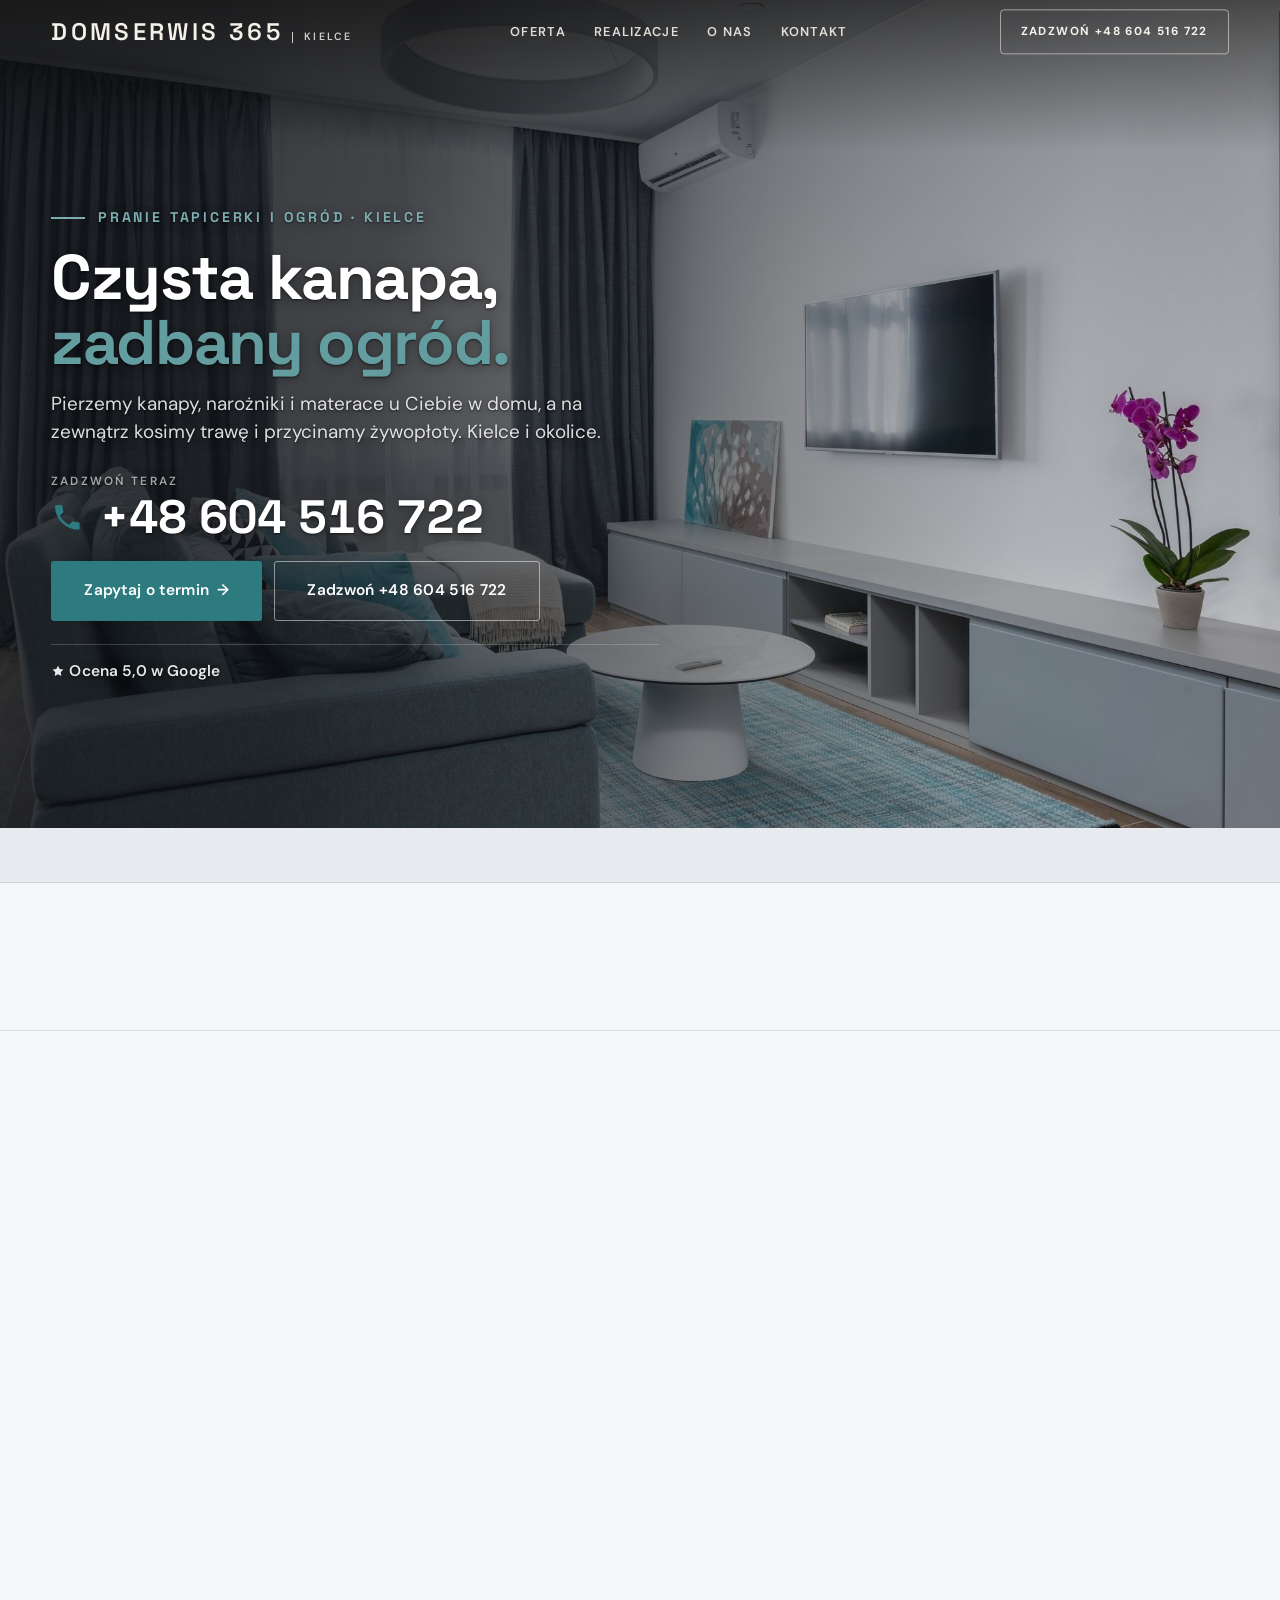
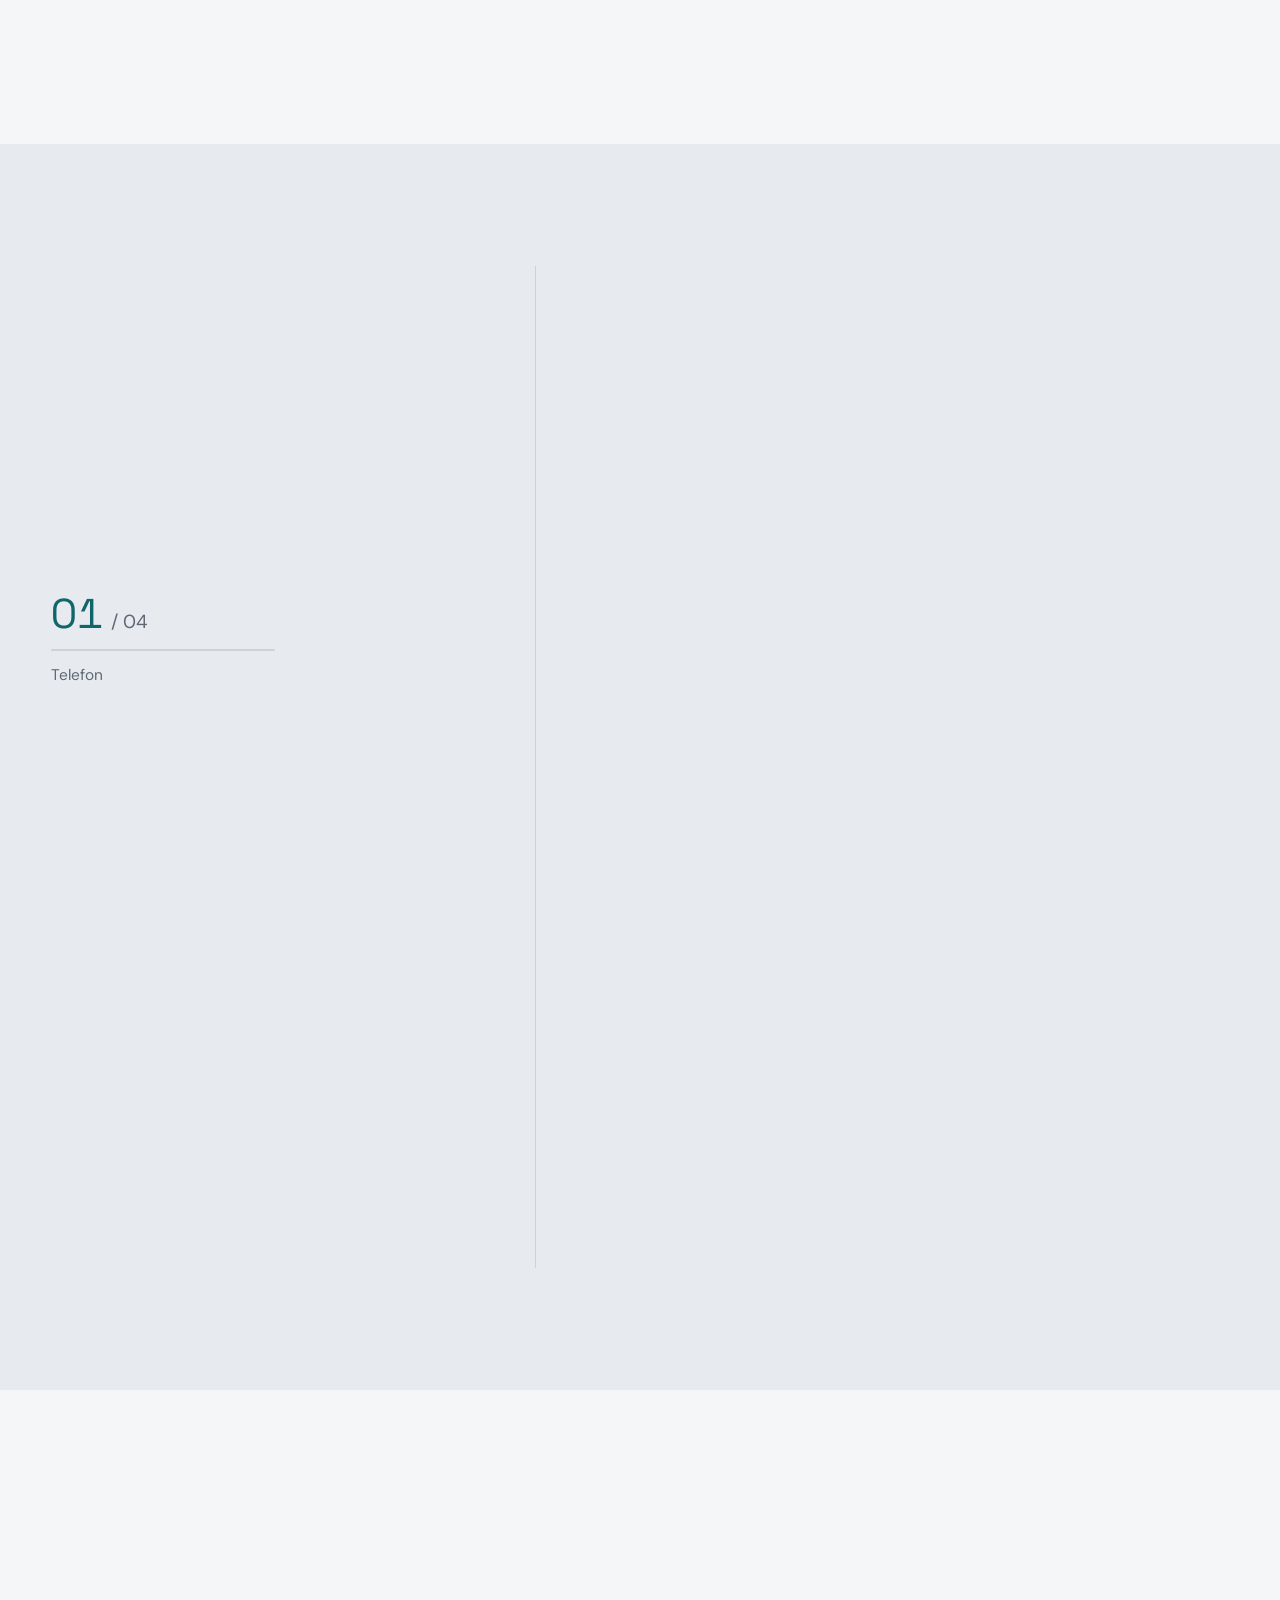
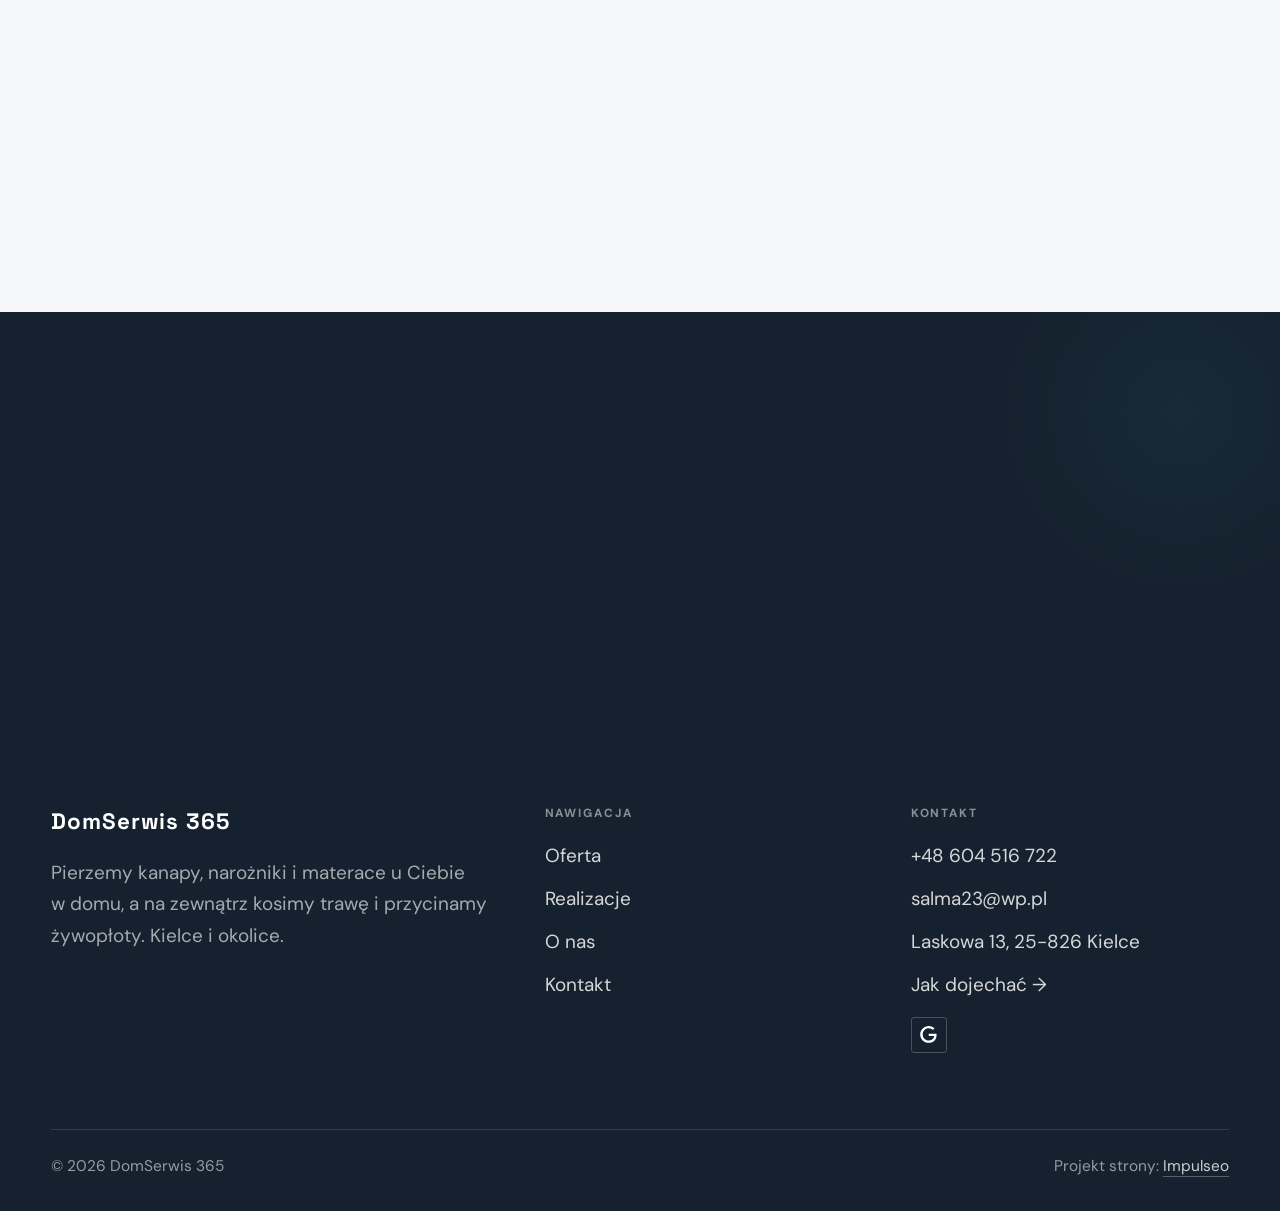
==== index.html @ 8bbe3ed2 "Strona demo: domserwis-365" ====
<!DOCTYPE html>
<html lang="pl">
<head>
<meta charset="UTF-8">
<meta name="viewport" content="width=device-width, initial-scale=1.0">
<title>DomSerwis 365 - Pranie tapicerki i prace w ogrodzie · Kielce</title>
<meta name="description" content="DomSerwis 365 - pranie kanap, narożników i materacy u klienta oraz prace w ogrodzie: koszenie, przycinanie żywopłotów i krzewów. Kielce i okolice. Zadzwoń: 604 516 722.">
<link rel="canonical" href="https://kris20032.github.io/domserwis-365/">
<meta name="robots" content="noindex, nofollow">
<meta property="og:type" content="website">
<meta property="og:locale" content="pl_PL">
<meta property="og:site_name" content="DomSerwis 365">
<meta property="og:title" content="DomSerwis 365 - Pranie tapicerki i prace w ogrodzie · Kielce">
<meta property="og:description" content="DomSerwis 365 - pranie kanap, narożników i materacy u klienta oraz prace w ogrodzie: koszenie, przycinanie żywopłotów i krzewów. Kielce i okolice. Zadzwoń: 604 516 722.">
<meta property="og:url" content="https://kris20032.github.io/domserwis-365/">
<meta property="og:image" content="https://kris20032.github.io/domserwis-365/img/og.jpg">
<meta property="og:image:width" content="1200">
<meta property="og:image:height" content="630">
<meta name="twitter:card" content="summary_large_image">
<script type="application/ld+json">{"@context": "https://schema.org", "@type": "LocalBusiness", "name": "DomSerwis 365", "url": "https://kris20032.github.io/domserwis-365/", "telephone": "+48604516722", "image": "https://kris20032.github.io/domserwis-365/img/og.jpg", "areaServed": "Kielce", "sameAs": ["https://maps.google.com/?cid=12738530790801094435&g_mp=Cidnb29nbGUubWFwcy5wbGFjZXMudjEuUGxhY2VzLlNlYXJjaFRleHQQAhgEIAA"]}</script>
<link rel="preconnect" href="https://fonts.googleapis.com">
<link rel="preconnect" href="https://fonts.gstatic.com" crossorigin>
<link href="https://fonts.googleapis.com/css2?family=Space+Grotesk:wght@500;600;700&family=DM+Sans:opsz,wght@9..40,400;9..40,500;9..40,600&display=swap" rel="stylesheet">
<link rel="stylesheet" href="assets/styles.css?v=c9c92ebf">
</head>
<body>

<header class="nav">
  <div class="wrap nav-inner">
    <a class="brand" href="index.html"><span class="name">DomSerwis 365</span><span class="sub">Kielce</span></a>
    <nav class="nav-links">
      <a href="oferta.html">Oferta</a>
      <a href="realizacje.html">Realizacje</a>
      <a href="o-nas.html">O nas</a>
      <a href="kontakt.html">Kontakt</a>
      <a href="tel:+48604516722" class="btn btn-accent">Zadzwoń +48 604 516 722</a>
    </nav>
    <button class="nav-toggle" aria-label="Menu"><span></span><span></span><span></span></button>
  </div>
</header>

<main>
<section class="hero-fach">
  <img class="hf-photo" src="img/hero.jpg" fetchpriority="high" data-rotate="img/g1.jpg|img/g2.jpg" alt="DomSerwis 365" width="1814" height="1178">
  <div class="hf-panel">
    <div class="hf-inner">
      <span class="hf-kicker">Pranie tapicerki i ogród · Kielce</span>
      <h1 class="hf-title">Czysta kanapa, <em>zadbany ogród.</em></h1>
      <p class="hf-lead">Pierzemy kanapy, narożniki i materace u Ciebie w domu, a na zewnątrz kosimy trawę i przycinamy żywopłoty. Kielce i okolice.</p>
      <a class="hf-phone" href="tel:+48604516722"><span class="hf-phone-lab">Zadzwoń teraz</span><span class="hf-phone-num"><svg class="ico-tel" width="16" height="16" viewBox="0 0 24 24" fill="none" aria-hidden="true"><path d="M6.6 10.8a15.5 15.5 0 0 0 6.6 6.6l2.2-2.2a1 1 0 0 1 1-.24 11.4 11.4 0 0 0 3.6.58 1 1 0 0 1 1 1V20a1 1 0 0 1-1 1A17 17 0 0 1 3 4a1 1 0 0 1 1-1h3.5a1 1 0 0 1 1 1c0 1.25.2 2.46.58 3.6a1 1 0 0 1-.25 1l-2.23 2.2Z" fill="currentColor"/></svg> +48 604 516 722</span></a>
      <div class="hf-actions">
        <a href="kontakt.html" class="btn btn-accent">Zapytaj o termin <span class="arr">→</span></a>
        <a href="tel:+48604516722" class="btn btn-ghost hf-ghost">Zadzwoń +48 604 516 722</a>
      </div>
      <div class="hf-trust"><svg class="ico-star" width="14" height="14" viewBox="0 0 24 24" style="vertical-align:-2px" aria-hidden="true"><path d="M12 2.8l2.85 5.8 6.4.93-4.63 4.5 1.1 6.37L12 17.4l-5.72 3 1.1-6.37-4.63-4.5 6.4-.93L12 2.8Z" fill="currentColor"/></svg> Ocena 5,0 w Google</div>
    </div>
  </div>
</section>
<section class="fach-promise">
  <div class="wrap">
    <ul class="fp-row reveal"><li>Dojazd: Kielce i okolice</li><li>Cena przed pracą</li><li>Tapicerka i ogród</li></ul>
  </div>
</section>
<section class="opinie-mini" aria-label="Opinie klientów">
  <div class="wrap">
    <div class="om-row">
      <div class="om-item reveal"><blockquote>„Kanapa wyczyszczona dokładnie - a zadanie nie było łatwe, bo naszemu psiakowi przydarzyło sie kilka wpadek…”</blockquote><span class="om-autor">Justyna Burkiewicz</span></div>
      <div class="om-item reveal"><blockquote>„Polecam usługi ogrodnicze Pana Mateusza.”</blockquote><span class="om-autor">Danuta Stępniewska</span></div>
    </div>
  </div>
</section>
<section class="gateways-band">
  <div class="wrap">
    <div class="gateways">
      <a href="oferta.html" class="gateway reveal"><img src="img/g3.jpg" alt="Kanapy i narożniki" loading="lazy" width="1840" height="1218" decoding="async"><span class="g-ttl">Kanapy i narożniki</span></a>
      <a href="oferta.html" class="gateway reveal"><img src="img/g4.jpg" alt="Koszenie trawy" loading="lazy" width="1880" height="1253" decoding="async"><span class="g-ttl">Koszenie trawy</span></a>
      <a href="oferta.html" class="gateway reveal"><img src="img/g5.jpg" alt="Materace" loading="lazy" width="1880" height="1255" decoding="async"><span class="g-ttl">Materace</span></a>
    </div>
  </div>
</section>
<section class="proces proces-os fachowcy">
  <div class="wrap proc-grid">
    <div class="proc-side">
      <div class="head reveal">
        <span class="eyebrow">Jak pracujemy</span>
        <h2>Wiesz, na czym stoisz - na każdym etapie</h2>
        <p>Od pierwszego telefonu do odbioru roboty - krok po kroku.</p>
      </div>
      <div class="proc-count" aria-hidden="true"><span class="pc-cur">01</span><span class="pc-all">/ 04</span></div>
      <div class="proc-bar" aria-hidden="true"><i></i></div>
      <p class="proc-now" aria-hidden="true">Telefon</p>
    </div>
    <ol class="proces-line">
      <li class="reveal"><span class="pno">01</span><h3>Telefon</h3><p>Mówisz, co trzeba uprać albo jaki jest ogród. Pytamy o rozmiar i stan.</p></li>
      <li class="reveal"><span class="pno">02</span><h3>Cena i termin</h3><p>Podajemy cenę przed pracą i umawiamy dzień, który Ci pasuje.</p></li>
      <li class="reveal"><span class="pno">03</span><h3>Praca na miejscu</h3><p>Przyjeżdżamy ze sprzętem. Nic nie trzeba wynosić ani przygotowywać.</p></li>
      <li class="reveal"><span class="pno">04</span><h3>Odbiór</h3><p>Sprawdzasz efekt razem z nami. Jak coś trzeba poprawić, poprawiamy od razu.</p></li>
    </ol>
  </div>
</section>
<section>
  <div class="wrap">
    <div class="head reveal">
      <span class="eyebrow">Realizacje</span>
      <h2>Tapicerka i ogród</h2>
      <p>Tak wygląda to, czym się zajmujemy: czyste meble w domu i zadbana zieleń przed domem.</p>
    </div>
    <div class="gallery">
      <div class="tile t-two3 reveal"><img src="img/g6.jpg" alt="DomSerwis 365" loading="lazy" width="1776" height="1122" decoding="async"></div>
      <div class="tile t-third reveal"><img src="img/g7.jpg" alt="DomSerwis 365" loading="lazy" width="1880" height="1253" decoding="async"></div>
      <div class="tile t-third reveal"><img src="img/g8.jpg" alt="DomSerwis 365" loading="lazy" width="1880" height="1253" decoding="async"></div>
      <div class="tile t-third reveal"><img src="img/g9.jpg" alt="DomSerwis 365" loading="lazy" width="1880" height="1253" decoding="async"></div>
      <div class="tile t-third reveal"><img src="img/g10.jpg" alt="DomSerwis 365" loading="lazy" width="1880" height="1253" decoding="async"></div>
    </div>
    <div style="margin-top:var(--space-7)" class="reveal"><a href="realizacje.html" class="btn btn-accent">Pełna galeria <span class="arr">→</span></a></div>
  </div>
</section>
<section class="fach-uslugi">
  <div class="wrap">
    <div class="head reveal">
      <span class="eyebrow">Oferta</span>
      <h2>W domu i wokół domu</h2>
      <p>Zakres prac, jaki robimy najczęściej - pełny opis i wycenę znajdziesz niżej.</p>
    </div>
    <ul class="fu-list">
      <li class="fu-row reveal"><div class="fu-name">Kanapy i narożniki</div><div class="fu-desc">Pranie na miejscu, w Twoim salonie. Siedziska odzyskują kolor, a materiał przestaje być szary i lepki w dotyku.</div><a class="fu-cta" href="kontakt.html">Wycena <span class="arr">→</span></a></li>
      <li class="fu-row reveal"><div class="fu-name">Koszenie trawy</div><div class="fu-desc">Trawnik przy domu albo zarośnięta działka. Jednorazowo albo regularnie przez cały sezon.</div><a class="fu-cta" href="kontakt.html">Wycena <span class="arr">→</span></a></li>
      <li class="fu-row reveal"><div class="fu-name">Materace</div><div class="fu-desc">Kurz, pot i plamy schodzą razem z brudem z głębi materaca. Mówimy, ile potrwa schnięcie, zanim zaczniemy.</div><a class="fu-cta" href="kontakt.html">Wycena <span class="arr">→</span></a></li>
      <li class="fu-row reveal"><div class="fu-name">Żywopłoty i krzewy</div><div class="fu-desc">Przycinanie żywopłotów i krzewów na równo. Ścięte gałęzie zbieramy z trawnika.</div><a class="fu-cta" href="kontakt.html">Wycena <span class="arr">→</span></a></li>
      <li class="fu-row reveal"><div class="fu-name">Plamy i zapachy po zwierzętach</div><div class="fu-desc">Pies albo kot zrobił swoje na sofie? Takie zlecenia znamy.</div><a class="fu-cta" href="kontakt.html">Wycena <span class="arr">→</span></a></li>
      <li class="fu-row reveal"><div class="fu-name">Fotele i krzesła</div><div class="fu-desc">Fotele, krzesła z jadalni i pufy. Komplet robimy za jednym przyjazdem.</div><a class="fu-cta" href="kontakt.html">Wycena <span class="arr">→</span></a></li>
    </ul>
    <div style="margin-top:var(--space-7)" class="reveal"><a href="oferta.html" class="btn btn-ghost">Pełna oferta <span class="arr">→</span></a></div>
  </div>
</section>
<section class="stopklatka" aria-hidden="true">
  <div class="stk-bg" style="background-image:url(img/g12.jpg)"></div>
</section>
<section class="opinie">
  <div class="wrap">
    <div class="head center reveal">
      <span class="eyebrow">Opinie</span>
      <h2>Co mówią klienci</h2>
    </div>
    <p class="op-meta reveal"><span class="g-badge"><svg class="gb-ico" viewBox="0 0 24 24" width="18" height="18" aria-hidden="true"><path fill="#4285F4" d="M22.56 12.25c0-.78-.07-1.53-.2-2.25H12v4.26h5.92c-.26 1.37-1.04 2.53-2.21 3.31v2.77h3.57c2.08-1.92 3.28-4.74 3.28-8.09z"/><path fill="#34A853" d="M12 23c2.97 0 5.46-.98 7.28-2.66l-3.57-2.77c-.98.66-2.23 1.06-3.71 1.06-2.86 0-5.29-1.93-6.16-4.53H2.18v2.84C3.99 20.53 7.7 23 12 23z"/><path fill="#FBBC05" d="M5.84 14.09c-.22-.66-.35-1.36-.35-2.09s.13-1.43.35-2.09V7.07H2.18C1.43 8.55 1 10.22 1 12s.43 3.45 1.18 4.93l2.85-2.22.81-.62z"/><path fill="#EA4335" d="M12 5.38c1.62 0 3.06.56 4.21 1.64l3.15-3.15C17.45 2.09 14.97 1 12 1 7.7 1 3.99 3.47 2.18 7.07l3.66 2.84c.87-2.6 3.3-4.53 6.16-4.53z"/></svg><b class="gb-ocena">5,0</b><svg class="gb-stars" viewBox="0 0 90 18" width="74" height="14.8" aria-hidden="true"><g fill="currentColor" opacity=".26"><path transform="translate(0,0)" d="M9 1.6l2.2 4.46 4.92.72-3.56 3.47.84 4.9L9 12.74l-4.4 2.31.84-4.9L1.88 6.68l4.92-.72L9 1.6Z"/><path transform="translate(18,0)" d="M9 1.6l2.2 4.46 4.92.72-3.56 3.47.84 4.9L9 12.74l-4.4 2.31.84-4.9L1.88 6.68l4.92-.72L9 1.6Z"/><path transform="translate(36,0)" d="M9 1.6l2.2 4.46 4.92.72-3.56 3.47.84 4.9L9 12.74l-4.4 2.31.84-4.9L1.88 6.68l4.92-.72L9 1.6Z"/><path transform="translate(54,0)" d="M9 1.6l2.2 4.46 4.92.72-3.56 3.47.84 4.9L9 12.74l-4.4 2.31.84-4.9L1.88 6.68l4.92-.72L9 1.6Z"/><path transform="translate(72,0)" d="M9 1.6l2.2 4.46 4.92.72-3.56 3.47.84 4.9L9 12.74l-4.4 2.31.84-4.9L1.88 6.68l4.92-.72L9 1.6Z"/></g><clipPath id="gs1000"><rect x="0" y="0" width="90.0" height="18"/></clipPath><g fill="#FBBC04" clip-path="url(#gs1000)"><path transform="translate(0,0)" d="M9 1.6l2.2 4.46 4.92.72-3.56 3.47.84 4.9L9 12.74l-4.4 2.31.84-4.9L1.88 6.68l4.92-.72L9 1.6Z"/><path transform="translate(18,0)" d="M9 1.6l2.2 4.46 4.92.72-3.56 3.47.84 4.9L9 12.74l-4.4 2.31.84-4.9L1.88 6.68l4.92-.72L9 1.6Z"/><path transform="translate(36,0)" d="M9 1.6l2.2 4.46 4.92.72-3.56 3.47.84 4.9L9 12.74l-4.4 2.31.84-4.9L1.88 6.68l4.92-.72L9 1.6Z"/><path transform="translate(54,0)" d="M9 1.6l2.2 4.46 4.92.72-3.56 3.47.84 4.9L9 12.74l-4.4 2.31.84-4.9L1.88 6.68l4.92-.72L9 1.6Z"/><path transform="translate(72,0)" d="M9 1.6l2.2 4.46 4.92.72-3.56 3.47.84 4.9L9 12.74l-4.4 2.31.84-4.9L1.88 6.68l4.92-.72L9 1.6Z"/></g></svg><span class="gb-txt">w Google</span></span></p>
    <p class="op-meta reveal"><a class="op-google" href="https://maps.google.com/?cid=12738530790801094435&amp;g_mp=Cidnb29nbGUubWFwcy5wbGFjZXMudjEuUGxhY2VzLlNlYXJjaFRleHQQAhgEIAA" target="_blank" rel="noopener"><svg class="op-g-ico" viewBox="0 0 24 24" width="17" height="17" aria-hidden="true"><path fill="#4285F4" d="M22.56 12.25c0-.78-.07-1.53-.2-2.25H12v4.26h5.92c-.26 1.37-1.04 2.53-2.21 3.31v2.77h3.57c2.08-1.92 3.28-4.74 3.28-8.09z"/><path fill="#34A853" d="M12 23c2.97 0 5.46-.98 7.28-2.66l-3.57-2.77c-.98.66-2.23 1.06-3.71 1.06-2.86 0-5.29-1.93-6.16-4.53H2.18v2.84C3.99 20.53 7.7 23 12 23z"/><path fill="#FBBC05" d="M5.84 14.09c-.22-.66-.35-1.36-.35-2.09s.13-1.43.35-2.09V7.07H2.18C1.43 8.55 1 10.22 1 12s.43 3.45 1.18 4.93l2.85-2.22.81-.62z"/><path fill="#EA4335" d="M12 5.38c1.62 0 3.06.56 4.21 1.64l3.15-3.15C17.45 2.09 14.97 1 12 1 7.7 1 3.99 3.47 2.18 7.07l3.66 2.84c.87-2.6 3.3-4.53 6.16-4.53z"/></svg><span>Zobacz opinie w Google</span><span class="arr">→</span></a></p>
    <div class="opinie-grid">
      <figure class="op-card reveal"><span class="op-star"><svg class="ico-star" width="14" height="14" viewBox="0 0 24 24" style="vertical-align:-2px" aria-hidden="true"><path d="M12 2.8l2.85 5.8 6.4.93-4.63 4.5 1.1 6.37L12 17.4l-5.72 3 1.1-6.37-4.63-4.5 6.4-.93L12 2.8Z" fill="currentColor"/></svg><svg class="ico-star" width="14" height="14" viewBox="0 0 24 24" style="vertical-align:-2px" aria-hidden="true"><path d="M12 2.8l2.85 5.8 6.4.93-4.63 4.5 1.1 6.37L12 17.4l-5.72 3 1.1-6.37-4.63-4.5 6.4-.93L12 2.8Z" fill="currentColor"/></svg><svg class="ico-star" width="14" height="14" viewBox="0 0 24 24" style="vertical-align:-2px" aria-hidden="true"><path d="M12 2.8l2.85 5.8 6.4.93-4.63 4.5 1.1 6.37L12 17.4l-5.72 3 1.1-6.37-4.63-4.5 6.4-.93L12 2.8Z" fill="currentColor"/></svg><svg class="ico-star" width="14" height="14" viewBox="0 0 24 24" style="vertical-align:-2px" aria-hidden="true"><path d="M12 2.8l2.85 5.8 6.4.93-4.63 4.5 1.1 6.37L12 17.4l-5.72 3 1.1-6.37-4.63-4.5 6.4-.93L12 2.8Z" fill="currentColor"/></svg><svg class="ico-star" width="14" height="14" viewBox="0 0 24 24" style="vertical-align:-2px" aria-hidden="true"><path d="M12 2.8l2.85 5.8 6.4.93-4.63 4.5 1.1 6.37L12 17.4l-5.72 3 1.1-6.37-4.63-4.5 6.4-.93L12 2.8Z" fill="currentColor"/></svg></span><blockquote>Kanapa wyczyszczona dokładnie - a zadanie nie było łatwe, bo naszemu psiakowi przydarzyło sie kilka wpadek (aka obsikał sofę :D).</blockquote><span class="op-autor">Justyna Burkiewicz</span></figure>
      <figure class="op-card reveal"><span class="op-star"><svg class="ico-star" width="14" height="14" viewBox="0 0 24 24" style="vertical-align:-2px" aria-hidden="true"><path d="M12 2.8l2.85 5.8 6.4.93-4.63 4.5 1.1 6.37L12 17.4l-5.72 3 1.1-6.37-4.63-4.5 6.4-.93L12 2.8Z" fill="currentColor"/></svg><svg class="ico-star" width="14" height="14" viewBox="0 0 24 24" style="vertical-align:-2px" aria-hidden="true"><path d="M12 2.8l2.85 5.8 6.4.93-4.63 4.5 1.1 6.37L12 17.4l-5.72 3 1.1-6.37-4.63-4.5 6.4-.93L12 2.8Z" fill="currentColor"/></svg><svg class="ico-star" width="14" height="14" viewBox="0 0 24 24" style="vertical-align:-2px" aria-hidden="true"><path d="M12 2.8l2.85 5.8 6.4.93-4.63 4.5 1.1 6.37L12 17.4l-5.72 3 1.1-6.37-4.63-4.5 6.4-.93L12 2.8Z" fill="currentColor"/></svg><svg class="ico-star" width="14" height="14" viewBox="0 0 24 24" style="vertical-align:-2px" aria-hidden="true"><path d="M12 2.8l2.85 5.8 6.4.93-4.63 4.5 1.1 6.37L12 17.4l-5.72 3 1.1-6.37-4.63-4.5 6.4-.93L12 2.8Z" fill="currentColor"/></svg><svg class="ico-star" width="14" height="14" viewBox="0 0 24 24" style="vertical-align:-2px" aria-hidden="true"><path d="M12 2.8l2.85 5.8 6.4.93-4.63 4.5 1.1 6.37L12 17.4l-5.72 3 1.1-6.37-4.63-4.5 6.4-.93L12 2.8Z" fill="currentColor"/></svg></span><blockquote>Polecam usługi ogrodnicze Pana Mateusza. Dobrze wykonana praca za przystepną cenę.</blockquote><span class="op-autor">Danuta Stępniewska</span></figure>
    </div>
  </div>
</section>
<section class="cta">
  <div class="wrap">
    <div class="reveal">
      <span class="eyebrow">Współpraca</span>
      <h2>Potrzebujesz fachowca? Wycenimy za darmo.</h2>
      <p>Odezwij się - umówimy oględziny i usłyszysz konkretną kwotę. Za darmo.</p>
    </div>
    <div class="cta-actions reveal">
      <a href="kontakt.html" class="btn btn-light">Zapytaj o termin <span class="arr">→</span></a>
      <a href="tel:+48604516722" class="btn btn-ghost btn-ghost-cta">+48 604 516 722</a>
    </div>
  </div>
</section>
</main>

<footer>
  <div class="wrap">
    <div class="foot-grid">
      <div class="foot-brand">
        <div class="name">DomSerwis 365</div>
        <p>Pierzemy kanapy, narożniki i materace u Ciebie w domu, a na zewnątrz kosimy trawę i przycinamy żywopłoty. Kielce i okolice.</p>
      </div>
      <div class="foot-col">
        <h4>Nawigacja</h4>
        <a href="oferta.html">Oferta</a>
        <a href="realizacje.html">Realizacje</a>
        <a href="o-nas.html">O nas</a>
        <a href="kontakt.html">Kontakt</a>
      </div>
      <div class="foot-col">
        <h4>Kontakt</h4>
        <a href="tel:+48604516722">+48 604 516 722</a>
        <a href="mailto:salma23@wp.pl">salma23@wp.pl</a>
        <p>Laskowa 13, 25-826 Kielce</p>
        <a href="https://maps.google.com/?cid=12738530790801094435&g_mp=Cidnb29nbGUubWFwcy5wbGFjZXMudjEuUGxhY2VzLlNlYXJjaFRleHQQAhgEIAA" target="_blank" rel="noopener">Jak dojechać →</a>
      <div class="foot-soc">
        <a class="soc" href="https://maps.google.com/?cid=12738530790801094435&g_mp=Cidnb29nbGUubWFwcy5wbGFjZXMudjEuUGxhY2VzLlNlYXJjaFRleHQQAhgEIAA" target="_blank" rel="noopener" aria-label="Google - DomSerwis 365"><svg viewBox="0 0 24 24" aria-hidden="true" focusable="false"><path d="M12.48 10.92v3.28h7.84c-.24 1.84-.853 3.187-1.787 4.133-1.147 1.147-2.933 2.4-6.053 2.4-4.827 0-8.6-3.893-8.6-8.72s3.773-8.72 8.6-8.72c2.6 0 4.507 1.027 5.907 2.347l2.307-2.307C18.747 1.44 16.133 0 12.48 0 5.867 0 .307 5.387.307 12s5.56 12 12.173 12c3.573 0 6.267-1.173 8.373-3.36 2.16-2.16 2.84-5.213 2.84-7.667 0-.76-.053-1.467-.173-2.053H12.48z" fill="currentColor"/></svg></a>
      </div>
      </div>
    </div>
    <div class="foot-bot">
      <span>© 2026 DomSerwis 365</span>
      <span>Projekt strony: <a class="foot-credit" href="https://impulseo.pl" target="_blank" rel="noopener">Impulseo</a></span>
    </div>
  </div>
</footer>
<div class="sticky-call"><a class="sc-call" href="tel:+48604516722"><svg class="ico-tel" width="16" height="16" viewBox="0 0 24 24" fill="none" aria-hidden="true"><path d="M6.6 10.8a15.5 15.5 0 0 0 6.6 6.6l2.2-2.2a1 1 0 0 1 1-.24 11.4 11.4 0 0 0 3.6.58 1 1 0 0 1 1 1V20a1 1 0 0 1-1 1A17 17 0 0 1 3 4a1 1 0 0 1 1-1h3.5a1 1 0 0 1 1 1c0 1.25.2 2.46.58 3.6a1 1 0 0 1-.25 1l-2.23 2.2Z" fill="currentColor"/></svg> Zadzwoń</a><a class="sc-quote" href="kontakt.html">Zapytaj o termin</a></div>
<div class="demo-wazne" data-do="2026-11-19" data-cykl="3" hidden><svg class="dw-ico" width="13" height="13" viewBox="0 0 24 24" fill="none" aria-hidden="true"><circle cx="12" cy="12" r="8.6" stroke="currentColor" stroke-width="1.8"/><path d="M12 7.2V12l3.3 2" stroke="currentColor" stroke-width="1.8" stroke-linecap="round"/></svg><span class="dw-txt"></span></div>

<script src="assets/main.js"></script>
</body>
</html>
---- assets/styles.css ----
/* ============================================================
   STOLBASZ — premium, architektoniczny B2B fit-out
   Jasna paleta, zero brązu. System wg premium-web-craft.
   Projekt strony: Impulseo (impulseo.pl)
   ============================================================ */

:root{
  /* PALETA — jasna, architektoniczna, chłodna */
  --paper:#F4F6F8;          /* główne tło */
  --paper-2:#E7EBEF;        /* sekcje alternatywne (chłodny jasny szary) */
  --paper-3:#E7EBEF;        /* delikatne wypełnienia */
  --ink:#15212E;            /* tekst główny — chłodny grafit */
  --ink-soft:#243443;       /* nagłówki drugorzędne */
  --muted:#6B7785;          /* tekst poboczny */
  --line:rgba(21,33,46,.12);/* hairline */
  --accent:#E8A317;         /* stonowany petrol-slate — jedyny akcent */
  --accent-d:#C9870C;
  --accent-soft:rgba(232,163,23,.10);
  --dark:#15212E;           /* sekcje ciemne (stopka/CTA) */

  /* HOVER ZDJĘĆ — JEDEN standard dla całego silnika (decyzja K. 04.08.2026, artefakt z wariantami).
     AKTUALNE (K.+Szymon 09.08.2026, wybór z artefaktu 6 wariantów): zoom 1.05 przy 1.4s -
     przy tak długim czasie mocniejszy kadr NIE skacze, tylko „oddycha". Poprzedni standard
     (1.02 / .55s z 04.08) odbierany jako dynamiczny i szybki.
     Spoczynek lekko przygaszony, ale TYLKO tam, gdzie jest mysz (@media hover:hover) —
     na telefonie zdjęcia zostają w pełnej jasności. */
  --img-zoom:1.05;                   /* K.+Szymon 09.08: wariant F z artefaktu porównawczego */
  --img-rest:brightness(.95) saturate(.99);
  --img-hot:brightness(1.06) saturate(1.05);
  --img-dur:1.4s;                    /* K.+Szymon 09.08 (wariant F): powoli = elegancko */
  --img-ease:cubic-bezier(.16,.84,.44,1);  /* miękki ogon, efekt „oddychania" */

  /* ODSTĘPY — skala 4/8 */
  --space-1:4px; --space-2:8px; --space-3:12px; --space-4:16px; --space-5:24px;
  --space-6:32px; --space-7:48px; --space-8:64px; --space-9:96px; --space-10:128px;

  /* TYPOGRAFIA — fluid clamp() (skala podbita 16.07.2026: większe, czytelniejsze litery — uwaga Adama) */
  --text-sm:clamp(.9rem,.87rem + .12vw,1rem);
  --text-base:clamp(1.08rem,1.04rem + .18vw,1.2rem);
  --text-lg:clamp(1.24rem,1.15rem + .34vw,1.44rem);
  --text-h3:clamp(1.34rem,1.22rem + .55vw,1.66rem);
  --text-h2:clamp(2.1rem,1.66rem + 2.1vw,3.1rem);
  --text-h1:clamp(2.9rem,2.1rem + 4vw,5.1rem);

  /* PROMIENIE — architektoniczne, raczej ostre */
  --r-sm:3px; --r-md:6px; --r-lg:10px;

  /* RUCH */
  --ease:cubic-bezier(.25,.46,.45,.94); --dur:.24s;

  /* CIENIE — miękkie, warstwowe */
  --sh-sm:0 1px 2px rgba(16,24,32,.04), 0 2px 8px rgba(16,24,32,.05);
  --sh-md:0 2px 6px rgba(16,24,32,.05), 0 12px 28px -8px rgba(16,24,32,.12);
  --sh-lg:0 6px 14px rgba(16,24,32,.07), 0 26px 56px -18px rgba(16,24,32,.22);

  --hairline:1px solid var(--line);

  --font-display:'Space Grotesk','Inter',sans-serif;
  --font-body:'DM Sans','Inter',sans-serif;
}

*{box-sizing:border-box;margin:0;padding:0}
html{scroll-behavior:smooth}
body{
  font-family:var(--font-body);
  font-size:var(--text-base);
  line-height:1.65;
  color:var(--ink);
  background:var(--paper);
  -webkit-font-smoothing:antialiased;
  text-rendering:optimizeLegibility;
}
img{max-width:100%;height:auto;display:block}  /* height:auto = width/height z atrybutów trzyma proporcje (TOP#12) */
a{color:inherit;text-decoration:none}

.wrap{width:min(92%,1180px);margin-inline:auto}
section{padding-block:clamp(52px,6.5vw,96px)}

h1,h2,h3{font-family:var(--font-display);font-weight:700;line-height:1.08;letter-spacing:-.02em;color:var(--ink)}
h1{font-size:var(--text-h1);letter-spacing:-.035em}
h2{font-size:var(--text-h2);letter-spacing:-.025em}
h3{font-size:var(--text-h3)}
/* MIARA — długość wiersza. WCAG 2.2 SC 1.4.8: max 80 znaków; Butterick: 45–90.
   68ch daje realnie 72–78 znaków polskiego tekstu, czyli z zapasem pod granicą.
   Wcześniej limit miał TYLKO <p> — <li>, <blockquote> i <dd> nie miały żadnego,
   i to jedyny powód, dla którego 23 bloki na dwóch oddanych stronach jadą po
   83–106 znaków w wierszu (pomiar 07.08.2026, bramka `miara`).
   ⚠️ Listy i definicje ograniczamy TYLKO bez klasy: `ul`/`ol` z klasą to u nas
   układ (siatki kafli, menu), a nie tekst ciągły — tam miarę wyznacza układ. */
/* 60ch, nie 68ch (K. 10.08): po zmianie fontów na węższe kroje (DM Sans i spółka)
   w 68ch mieściło się ~90 znaków - bramka pikselowa słusznie zgłaszała przekroczenie
   granicy 80. Pomiar na żywej przeglądarce: 60ch = 90 znaków, 53ch = ~78 znaków, czyli normę WCAG 1.4.8. */
:root{ --miara:53ch }
p{max-width:min(100%,var(--miara))}
blockquote,
ul:not([class])>li, ol:not([class])>li,
dl:not([class])>dd{max-width:min(100%,var(--miara))}

/* ⚠️ Świadomie BEZ wyjątku `.tile p,.card p,.svc p{max-width:none}`, choć nasuwa się sam:
   te akapity BYŁY już ograniczone (stare `p{max-width:65ch}`), więc „wyjątek" nie odblokowałby
   niczego nowego — tylko ROZLUŹNIŁ stan sprzed zmiany na wszystkich demach naraz.
   `figcaption` żadna z reguł wyżej nie dotyczy, więc też nie potrzebuje zwolnienia. */

/* ŁAMANIE. `balance` wyrównuje długości wierszy w nagłówku, `pretty` pilnuje ostatniego
   wiersza akapitu, żeby nie został w nim jeden wyraz. Obsługiwane od Chrome 117 /
   Safari 17.5; starsze przeglądarki po prostu ignorują tę własność.
   `text-wrap:pretty` nie występowało dotąd ANI RAZ w silniku ani w repo klientów. */
h1,h2,h3,.lead,.lede{text-wrap:balance}
p,li,blockquote,dd{text-wrap:pretty}

.eyebrow{
  font-family:var(--font-body);
  font-size:var(--text-sm);
  font-weight:600;
  letter-spacing:.18em;
  text-transform:uppercase;
  color:var(--accent);
  display:inline-flex;align-items:center;gap:var(--space-3);
}
/* flex:none + margin-top = kreska trzyma się PIERWSZEJ linii. Wcześniej align-items:center
   centrowało ją względem całego bloku i przy zawinięciu (długi kicker typu
   „…WNĘTRZ · LESZNO · OD 2019") druga linia lądowała z brzydkim wcięciem. */
.eyebrow{align-items:flex-start}
.eyebrow>*,.eyebrow{text-wrap:balance}   /* dlugi kicker lamal sie na sierote typu samo „2019" w drugiej linii */
.eyebrow::before{content:"";width:28px;height:1px;background:var(--accent);display:inline-block;flex:none;margin-top:.62em}

.muted{color:var(--muted)}
.lead{font-size:var(--text-lg);line-height:1.55;color:var(--ink-soft);max-width:50ch}

/* ---------- BUTTONS ---------- */
.btn{
  display:inline-flex;align-items:center;gap:var(--space-2);
  font-weight:600;font-size:var(--text-sm);letter-spacing:.02em;
  padding:var(--space-4) var(--space-6);
  border-radius:var(--r-sm);
  transition:transform var(--dur) var(--ease),box-shadow var(--dur) var(--ease),background var(--dur) var(--ease);
  cursor:pointer;border:1px solid transparent;
}
.btn-accent{background:var(--accent);color:#fff;box-shadow:var(--sh-sm)}
.btn-accent:hover{background:var(--accent-d);transform:translateY(-2px);box-shadow:var(--sh-md)}
.btn-accent:active{transform:translateY(0);box-shadow:var(--sh-sm)}
.btn-ghost{background:transparent;color:var(--ink);border-color:var(--line)}
.btn-ghost:hover{border-color:var(--accent);color:var(--accent);transform:translateY(-2px)}
.btn-light{background:#fff;color:var(--ink);box-shadow:var(--sh-sm)}
.btn-light:hover{transform:translateY(-2px);box-shadow:var(--sh-md)}
.btn .arr{transition:transform var(--dur) var(--ease)}
.btn:hover .arr{transform:translateX(4px)}

/* ---------- NAV ---------- */
.nav{
  position:sticky;top:0;z-index:50;
  background:color-mix(in srgb,var(--paper) 88%,transparent);
  backdrop-filter:saturate(140%) blur(10px);
  border-bottom:var(--hairline);
}
.nav-inner{display:flex;align-items:center;justify-content:space-between;gap:var(--space-5);height:72px}
/* ANTY-NACHODZENIE (K. 05.08.2026): długa nazwa firmy + przycisk z pełnym numerem nie mieściły się w pasku
   i flex ściskał linki PONIŻEJ ich treści - "Kontakt" wchodził na ramkę "Zadzwoń +48 ...". Teraz ustępuje
   nazwa marki (skrót wielokropkiem), a menu i przycisk nigdy się nie kurczą ani nie zachodzą na siebie. */
.brand{display:flex;flex-direction:column;line-height:1;min-width:0;flex:0 1 auto}
.brand .name{font-family:var(--font-display);font-weight:800;font-size:1.35rem;letter-spacing:.04em;white-space:nowrap;overflow:hidden;text-overflow:ellipsis}
.brand .sub{font-size:.62rem;letter-spacing:.34em;text-transform:uppercase;color:var(--muted);margin-top:5px;white-space:nowrap;overflow:hidden;text-overflow:ellipsis}
.nav-links{display:flex;align-items:center;gap:var(--space-6);flex:0 0 auto}
.nav-links a{font-size:var(--text-sm);font-weight:500;color:var(--ink-soft);position:relative;padding-block:4px;white-space:nowrap;transition:color var(--dur) var(--ease)}
.nav-links a::after{content:"";position:absolute;left:0;bottom:0;width:0;height:1.5px;background:var(--accent);transition:width var(--dur) var(--ease)}
.nav-links a:hover,.nav-links a.active{color:var(--ink)}
.nav-links a:hover::after,.nav-links a.active::after{width:100%}
.nav-links .btn{padding:var(--space-2) var(--space-5)}
/* przyciski w nav: właściwy kolor (przebij .nav-links a) + bez podkreślenia */
.nav-links a.btn-accent{color:#fff}
.nav-links a.btn-ghost,.nav-links a.btn-light{color:var(--ink)}
/* CTA w pasku: NIE podkreślenie spod linków menu, ale ten sam przelatujący błysk,
   co na wszystkich innych przyciskach (zgłoszenie K. 13.08.2026 - „na hero jest efekt
   światła przechodzącego przez przycisk, na navbarze go nie ma, a mają być identyczne").
   Reguła `.nav-links a::after` jest silniejsza od `.btn::after`, więc trzeba jej
   geometrię wyzerować i wpisać połysk z nazwy - samo `display:none` gasiło efekt. */
.nav-links a.btn::after{
  display:block;content:"";position:absolute;inset:0;z-index:-1;pointer-events:none;
  width:auto;height:auto;border-radius:inherit;   /* kasuje geometrię podkreślenia (width:0;height:1.5px) */
  background:linear-gradient(100deg,transparent 32%,rgba(255,255,255,.20) 50%,transparent 68%);
  translate:-120% 0}
@media (prefers-reduced-motion:no-preference){
  .nav-links a.btn:hover::after{translate:120% 0;transition:translate .75s var(--mt-ease,cubic-bezier(.16,.84,.44,1))}
}
.nav-toggle{display:none;background:none;border:none;cursor:pointer;flex-direction:column;gap:5px;padding:8px}
.nav-toggle span{width:24px;height:2px;background:var(--ink);transition:var(--dur)}
/* Ciasny zakres MIĘDZY menu mobilnym a pełnym pulpitem: zbijamy odstępy i nazwę marki,
   żeby wszystko zmieściło się naturalnie, zanim w ogóle dojdzie do skracania wielokropkiem. */
@media(max-width:1280px) and (min-width:921px){
  .nav-links{gap:var(--space-4)}
  .nav-links .btn{padding:var(--space-2) var(--space-4)}
  .brand .name{font-size:1.15rem}
}

/* ---------- HERO (split) ---------- */
.hero{position:relative;overflow:hidden;border-bottom:var(--hairline)}
.hero-grid{display:grid;grid-template-columns:1.05fr .95fr;gap:clamp(24px,4vw,60px);align-items:center;
  padding-block:clamp(36px,4.5vw,64px)}
.hero-copy .eyebrow{margin-bottom:var(--space-5)}
.hero-copy h1{margin-bottom:var(--space-5)}
.hero-copy .lead{margin-bottom:var(--space-7)}
.hero-actions{display:flex;flex-wrap:wrap;gap:var(--space-4)}
.hero-art{position:relative;aspect-ratio:4/3;border-radius:var(--r-lg);overflow:hidden;box-shadow:var(--sh-lg)}
.hero-art img{width:100%;height:100%;object-fit:cover}
.hero-art::after{content:"";position:absolute;inset:0;background:linear-gradient(180deg,transparent 55%,rgba(18,24,28,.28))}
.hero-badge{position:absolute;left:var(--space-5);bottom:var(--space-5);z-index:2;
  background:rgba(252,252,251,.94);backdrop-filter:blur(4px);
  border-radius:var(--r-md);padding:var(--space-4) var(--space-5);box-shadow:var(--sh-md);max-width:78%}
.hero-badge strong{display:block;font-family:var(--font-display);font-size:1rem;letter-spacing:-.01em}
.hero-badge span{font-size:var(--text-sm);color:var(--muted)}

/* ---------- HERO duży / kinowy (strona główna) ---------- */
.hero-cine{position:relative;min-height:clamp(560px,82vh,840px);min-height:clamp(560px,82svh,840px);display:flex;align-items:center;overflow:hidden;border-bottom:var(--hairline)}
.hero-cine>img{position:absolute;inset:0;width:100%;height:100%;object-fit:cover;z-index:0}
.hero-cine::after{content:"";position:absolute;inset:0;z-index:1;
  background:linear-gradient(95deg,rgba(13,18,23,.86) 0%,rgba(13,18,23,.64) 32%,rgba(13,18,23,.24) 62%,rgba(13,18,23,.04) 100%)}
.hero-cine .wrap{position:relative;z-index:2;padding-block:var(--space-8)}
.hero-cine .hero-copy{max-width:660px}
.hero-cine .eyebrow{color:#fff;margin-bottom:var(--space-5)}
.hero-cine .eyebrow::before{background:#fff}
.hero-cine h1{color:#fff;margin-bottom:var(--space-5);font-size:clamp(2.9rem,2rem + 4.4vw,5.2rem);text-wrap:balance}
.hero-cine .lead{color:rgba(255,255,255,.92);max-width:48ch;margin-bottom:var(--space-7)}
.hero-cine .hero-actions{display:flex;flex-wrap:wrap;gap:var(--space-4)}
/* NISKIE OKNO (laptop z dokiem i paskami przeglądarki ma ~700-780 px wysokości widoku):
   H1 do 5.2rem + długi lead nie mieściły się i przyciski wypadały POD krawędź ekranu -
   klient widział stronę bez ani jednego CTA. Skalujemy w dół, zamiast przycinać treść. */
@media(min-width:821px) and (max-height:820px){
  .hero-cine{min-height:clamp(520px,94svh,780px)}
  .hero-cine .wrap{padding-block:var(--space-6)}
  .hero-cine h1{font-size:clamp(2.2rem,1.5rem + 2.6vw,3.6rem);margin-bottom:var(--space-4)}
  .hero-cine .eyebrow{margin-bottom:var(--space-4)}
  .hero-cine .lead{margin-bottom:var(--space-5);max-width:44ch}
}
@media(max-width:680px){
  .hero-cine{min-height:clamp(520px,76vh,640px);min-height:clamp(520px,76svh,640px);align-items:flex-end}
  .hero-cine::after{background:linear-gradient(0deg,rgba(13,18,23,.9) 6%,rgba(13,18,23,.45) 55%,rgba(13,18,23,.25) 100%)}
  .hero-cine .wrap{padding-bottom:var(--space-9)}
  /* TELEFON (~90% oglądających): lead potrafił zająć 8 linii i zepchnąć CTA poza pierwszy ekran.
     Zwężamy interlinię i skalę - treści nie ucinamy, bo to ona sprzedaje. */
  .hero-cine .lead{font-size:.98rem;line-height:1.5;margin-bottom:var(--space-5)}
  .hero-cine .eyebrow{font-size:.72rem;letter-spacing:.13em;margin-bottom:var(--space-4)}
  .hero-cine .eyebrow::before{width:20px}
  .hero-cine h1{margin-bottom:var(--space-4)}
}

/* full-bleed hero variant (podstrony) */
.pagehead{position:relative;min-height:46vh;min-height:46svh;display:flex;align-items:flex-end;overflow:hidden;border-bottom:var(--hairline)}
.pagehead img{position:absolute;inset:0;width:100%;height:100%;object-fit:cover}
/* 10.08.2026 (decyzja K.): mocniejsze przyciemnienie + cień pod tekstem. Bramka mierzyła na
   nagłówkach podstron 3,38-3,43:1 przy wymaganych 4,5 — jasne zdjęcie (hala, śnieg, niebo)
   podchodziło pod biały tekst. Zdjęcia klientów są różne, więc kontrast musi dawać WARSTWA,
   a nie szczęśliwy dobór kadru. */
.pagehead::after{content:"";position:absolute;inset:0;background:linear-gradient(180deg,rgba(18,24,28,.40),rgba(18,24,28,.76))}
.pagehead .wrap{position:relative;z-index:2;padding-block:var(--space-9);color:#fff}
.pagehead h1{color:#fff;max-width:18ch;text-shadow:0 2px 16px rgba(0,0,0,.55)}
.pagehead .eyebrow{color:#fff}
.pagehead .eyebrow::before{background:#fff}
.pagehead p{color:rgba(255,255,255,.92);margin-top:var(--space-4);max-width:54ch;text-shadow:0 1px 12px rgba(0,0,0,.5)}

/* ---------- STRIP (pasek skrótów / liczby) ---------- */
.strip{background:var(--dark);color:#fff}
/* PASEK HASEŁ — standard 04.08.2026 (decyzja K.): 5 haseł w JEDNYM rzędzie, tekst WYŚRODKOWANY,
   węższe marginesy boczne niż reszta strony (pasek ma iść szerzej), równe wysokości kolumn. */
.strip .wrap{width:min(96%,1440px);display:grid;grid-template-columns:repeat(5,1fr);
  gap:var(--space-5);padding-block:var(--space-7);align-items:stretch}
.strip .item .k{font-family:var(--font-display);font-size:clamp(1.05rem,.82rem + .85vw,1.55rem);
  font-weight:800;letter-spacing:-.02em;color:#fff;line-height:1.18;text-wrap:balance}
.strip .item .v{font-size:var(--text-sm);color:rgba(255,255,255,.66);margin-top:var(--space-2);line-height:1.4}
.strip .item{border-left:2px solid var(--accent);padding-inline:var(--space-4);
  text-align:center;display:flex;flex-direction:column;justify-content:center}
/* liczba kolumn = liczba haseł, żeby ostatnie nie zostawało samo w drugim rzędzie.
   Klasę n-N nadaje multipage.py; domyślnie (bez klasy) pasek jest 5-kolumnowy. */
.strip.n-2 .wrap{grid-template-columns:repeat(2,1fr)}
.strip.n-3 .wrap{grid-template-columns:repeat(3,1fr)}
.strip.n-4 .wrap{grid-template-columns:repeat(4,1fr);gap:var(--space-6)}
.strip.n-4 .item .k{font-size:clamp(1.3rem,1rem + 1.1vw,2rem)}
.strip.n-6 .wrap{grid-template-columns:repeat(6,1fr);gap:var(--space-4)}
.strip.n-6 .item .k{font-size:clamp(.98rem,.8rem + .7vw,1.35rem)}
/* równe łamanie: zamiast "długa linia + jedno słowo" obie linie zbliżonej długości */
.strip .item .k{text-wrap:balance}

/* ---------- SECTION HEAD ---------- */
.head{max-width:48rem;margin-bottom:var(--space-8)}
.head.center{margin-inline:auto;text-align:center}
.head .eyebrow{margin-bottom:var(--space-4)}
.head h2{margin-bottom:var(--space-4)}
.head p{color:var(--muted);font-size:var(--text-lg);line-height:1.55}
.head.center p{margin-inline:auto}

/* ---------- INTRO SPLIT ---------- */
.split{display:grid;grid-template-columns:.92fr 1.08fr;gap:clamp(28px,5vw,80px);align-items:center}
.split.rev{grid-template-columns:1.08fr .92fr}
.split.rev .split-art{order:-1}
.split-art{position:relative;aspect-ratio:5/4;border-radius:var(--r-lg);overflow:hidden;box-shadow:var(--sh-lg)}
.split-art img{width:100%;height:100%;object-fit:cover}
.split-copy h2{margin-bottom:var(--space-5)}
.split-copy p+p{margin-top:var(--space-4)}
.split-copy .btn{margin-top:var(--space-6)}

/* ---------- SERVICES (zakres) ---------- */
.svc-grid{display:grid;grid-template-columns:repeat(auto-fit,minmax(280px,1fr));gap:var(--space-5)}
.svc{background:#fff;border:var(--hairline);border-radius:var(--r-md);padding:var(--space-7) var(--space-6);
  transition:transform var(--dur) var(--ease),box-shadow var(--dur) var(--ease),border-color var(--dur) var(--ease);
  position:relative;overflow:hidden}
.svc::before{content:"";position:absolute;left:0;top:0;width:3px;height:0;background:var(--accent);transition:height var(--dur) var(--ease)}
.svc:hover{transform:translateY(-4px);box-shadow:var(--sh-md);border-color:transparent}
.svc:hover::before{height:100%}
.svc .ic{font-family:var(--font-display);font-size:.8rem;font-weight:700;letter-spacing:.12em;color:var(--accent);margin-bottom:var(--space-4)}
.svc h3{margin-bottom:var(--space-3);font-size:1.22rem}
.svc p{color:var(--muted);font-size:var(--text-base);line-height:1.6}

/* big detailed service rows */
.svc-row{display:grid;grid-template-columns:.8fr 1.2fr;gap:clamp(20px,4vw,60px);align-items:center;padding-block:var(--space-8)}
.svc-row+.svc-row{border-top:var(--hairline)}
.svc-row.rev{grid-template-columns:1.2fr .8fr}
/* Naprzemienny układ wierszy oferty: co drugi wiersz ma zdjęcie po PRAWEJ.
   Było `order:-1` — martwy kod, bo zdjęcie i tak jest pierwszym dzieckiem w HTML,
   więc wszystkie wiersze wyglądały identycznie (zdjęcie zawsze z lewej), a `rev`
   zmieniało tylko szerokość kolumn. Znalezione 29.07.2026 przy różnicowaniu kierunków
   animacji (pomiar pozycji: art.mid 390/502 przy row.mid 756 — zawsze lewa strona). */
.svc-row.rev .svc-row-art{order:2}
.svc-row-art{aspect-ratio:4/3;border-radius:var(--r-md);overflow:hidden;box-shadow:var(--sh-md)}
.svc-row-art img{width:100%;height:100%;object-fit:cover}
.svc-row h3{font-size:1.5rem;margin-bottom:var(--space-4)}
.svc-row .num{font-family:var(--font-display);font-size:.85rem;font-weight:700;letter-spacing:.14em;color:var(--accent);display:block;margin-bottom:var(--space-3)}
.svc-row ul{list-style:none;margin-top:var(--space-4);display:flex;flex-direction:column;gap:var(--space-2)}
.svc-row li{position:relative;padding-left:var(--space-5);color:var(--muted);font-size:var(--text-base)}
.svc-row li::before{content:"";position:absolute;left:0;top:.62em;width:8px;height:1px;background:var(--accent)}

/* ---------- GALLERY (realizacje) ---------- */
.gallery{display:grid;grid-template-columns:repeat(12,1fr);gap:var(--space-4);grid-auto-rows:200px}
/* GALERIA MASONRY — pionowe zdjęcia (portrety beauty/wellness) bez przycinania: kolumny, height auto */
.gallery-masonry{column-count:3;column-gap:var(--space-4)}
@media(max-width:900px){.gallery-masonry{column-count:2}}
@media(max-width:560px){.gallery-masonry{column-count:1}}
.gallery-masonry .m-tile{break-inside:avoid;margin:0 0 var(--space-4);padding:0;position:relative;overflow:hidden;border-radius:var(--r-md);border:1px solid var(--line)}
.gallery-masonry .m-tile img{width:100%;height:auto;display:block}
.gallery-masonry .m-tile .cap{position:absolute;left:0;right:0;bottom:0;padding:var(--space-4);color:#fff;background:linear-gradient(0deg,rgba(0,0,0,.55),transparent);font-size:var(--text-sm)}
.gallery-masonry .m-tile .cap small{display:block;font-weight:400;opacity:.78;letter-spacing:.04em;text-transform:uppercase;font-size:.66rem;margin-top:3px}
.tile{position:relative;overflow:hidden;border-radius:var(--r-md);box-shadow:var(--sh-sm);
  transition:transform var(--dur) var(--ease),box-shadow var(--dur) var(--ease)}
.tile img{width:100%;height:100%;object-fit:cover;
  transition:transform var(--img-dur) var(--img-ease),filter var(--img-dur) var(--img-ease)}
.tile:hover{box-shadow:var(--sh-md)}
.tile .cap{position:absolute;left:0;right:0;bottom:0;padding:var(--space-5) var(--space-4) var(--space-4);
  /* mocniejszy spad + cien pod tekstem: na JASNYCH zdjeciach klienta (biale fronty, sciany)
     slaby gradient dawal kontrast ~1.5:1 zamiast wymaganych 3.6:1 (bramka wygladu, 10.08.2026) */
  background:linear-gradient(transparent 10%,rgba(18,24,28,.55) 40%,rgba(18,24,28,.88) 68%,rgba(18,24,28,.99));color:#fff;
  text-shadow:0 1px 2px rgba(0,0,0,.85),0 2px 10px rgba(0,0,0,.55);
  font-size:var(--text-sm);font-weight:600;letter-spacing:.01em;
  opacity:0;transform:translateY(8px);transition:var(--dur) var(--ease)}
.tile:hover .cap{opacity:1;transform:translateY(0)}
.tile .cap small{display:block;font-weight:400;opacity:.78;letter-spacing:.04em;text-transform:uppercase;font-size:.66rem;margin-top:3px}
/* bento spans */
.t-wide{grid-column:span 6}
.t-tall{grid-column:span 6;grid-row:span 2}
.t-std{grid-column:span 6}
.t-third{grid-column:span 4}
.t-two3{grid-column:span 8}

/* ---------- TRUST / WIARYGODNOŚĆ ---------- */
.trust{background:var(--paper-2)}
.trust-grid{display:grid;grid-template-columns:repeat(auto-fit,minmax(240px,1fr));gap:var(--space-5);margin-top:var(--space-7)}
.trust-card{background:#fff;border-radius:var(--r-md);padding:var(--space-7) var(--space-6);box-shadow:var(--sh-sm);border-top:3px solid var(--accent)}
.trust-card .big{font-family:var(--font-display);font-size:clamp(1.8rem,1.3rem + 1.6vw,2.6rem);font-weight:800;letter-spacing:-.02em;color:var(--ink);line-height:1}
.trust-card h3{font-size:1.12rem;margin:var(--space-3) 0 var(--space-2)}
.trust-card p{color:var(--muted);font-size:var(--text-base);line-height:1.55}

/* ---------- CTA band ---------- */
.cta{background:var(--dark);color:#fff;position:relative;overflow:hidden}
/* telefon w CTA: na ciemnym tle biały (domyślnie), rodziny z JASNYM tłem CTA
   nadpisują to u siebie - wcześniej kolor siedział w stylu inline i wygrywał z rodziną. */
.cta .btn-ghost-cta{color:#fff;border-color:rgba(255,255,255,.3)}
.cta .wrap{display:grid;grid-template-columns:1.4fr .6fr;gap:var(--space-7);align-items:center;position:relative;z-index:2}
.cta h2{color:#fff;max-width:20ch}
.cta p{color:rgba(255,255,255,.74);margin-top:var(--space-4)}
.cta-actions{display:flex;flex-direction:column;gap:var(--space-3);align-items:flex-start}
.cta::before{content:"";position:absolute;right:-80px;top:-80px;width:360px;height:360px;border-radius:50%;
  background:radial-gradient(circle,var(--accent-soft),transparent 70%)}

/* ---------- CONTACT ---------- */
.contact-grid{display:grid;grid-template-columns:.85fr 1.15fr;gap:clamp(28px,4vw,56px);align-items:start}
.info-list{display:flex;flex-direction:column;gap:var(--space-2)}
.info-row{display:flex;gap:var(--space-4);align-items:flex-start;padding-block:var(--space-4);border-bottom:var(--hairline)}
.info-row .ic{flex:none;width:42px;height:42px;display:grid;place-items:center;border-radius:50%;
  background:var(--accent-soft);color:var(--accent);font-size:1.05rem}
.info-row .lbl{font-size:.72rem;letter-spacing:.14em;text-transform:uppercase;color:var(--muted)}
.info-row .val{font-weight:600;font-size:var(--text-base);margin-top:2px}
.info-row a.val:hover{color:var(--accent)}
.map{border:none;border-radius:var(--r-lg);box-shadow:var(--sh-md);width:100%;height:100%;min-height:380px;filter:grayscale(.2) contrast(1.02)}
.form{background:#fff;border:var(--hairline);border-radius:var(--r-lg);padding:clamp(24px,3vw,40px);box-shadow:var(--sh-sm)}
.form .fld{margin-bottom:var(--space-5)}
.form label{display:block;font-size:var(--text-sm);font-weight:600;margin-bottom:var(--space-2)}
.form input,.form textarea{width:100%;font-family:inherit;font-size:var(--text-base);color:var(--ink);
  padding:var(--space-4);border:var(--hairline);border-radius:var(--r-sm);background:var(--paper);transition:border-color var(--dur)}
.form input:focus,.form textarea:focus{outline:none;border-color:var(--accent);background:#fff}
.form textarea{resize:vertical;min-height:120px}
.form .note{font-size:var(--text-sm);color:var(--muted);margin-top:var(--space-3)}

/* ---------- FOOTER ---------- */
footer{background:var(--dark);color:#fff;padding-block:var(--space-9) var(--space-6)}
.foot-grid{display:grid;grid-template-columns:1.4fr 1fr 1fr;gap:var(--space-7);margin-bottom:var(--space-8)}
.foot-brand .name{font-family:var(--font-display);font-weight:800;font-size:1.4rem;letter-spacing:.04em}
.foot-brand p{color:rgba(255,255,255,.62);margin-top:var(--space-4);font-size:var(--text-base);max-width:38ch}
.foot-col h4{font-size:.74rem;letter-spacing:.16em;text-transform:uppercase;color:rgba(255,255,255,.5);margin-bottom:var(--space-4)}
.foot-col a,.foot-col p{display:block;color:rgba(255,255,255,.82);font-size:var(--text-base);margin-bottom:var(--space-3)}
.foot-col a:hover{color:#fff}
.foot-bot{border-top:1px solid rgba(255,255,255,.12);padding-top:var(--space-5);display:flex;justify-content:space-between;flex-wrap:wrap;gap:var(--space-3);
  font-size:var(--text-sm);color:rgba(255,255,255,.55)}
.foot-bot a:hover{color:#fff}
/* Podpis w stopce = klikalny link do impulseo.pl (31.07.2026). Ma być WIDOCZNIE klikalny,
   ale nie krzyczeć - stąd sam kolor jaśniejszy + delikatne podkreślenie na najeździe. */
.foot-bot a.foot-credit{color:rgba(255,255,255,.78);text-decoration:none;border-bottom:1px solid rgba(255,255,255,.28)}
.foot-bot a.foot-credit:hover{color:#fff;border-bottom-color:#fff}

/* ---------- REVEAL ---------- */
.reveal{opacity:0;transform:translateY(22px);transition:opacity .6s var(--ease),transform .6s var(--ease)}
.reveal.in{opacity:1;transform:none}

/* ---------- RESPONSIVE ---------- */
@media(max-width:920px){
  .hero-grid,.split,.split.rev,.svc-row,.svc-row.rev,.cta .wrap,.contact-grid,.foot-grid{grid-template-columns:1fr}
  .split.rev .split-art,.svc-row.rev .svc-row-art{order:0}
  .hero-art{aspect-ratio:16/10;max-height:420px}
  .strip .wrap,.strip.n-2 .wrap,.strip.n-3 .wrap,.strip.n-4 .wrap,.strip.n-6 .wrap{grid-template-columns:repeat(2,1fr);gap:var(--space-6)}
  .strip .item .k,.strip.n-6 .item .k{font-size:clamp(1.3rem,1.1rem + 1vw,2rem)}
  .gallery{grid-auto-rows:180px}
  .t-wide,.t-tall,.t-std,.t-third,.t-two3{grid-column:span 6}
  .t-tall{grid-row:span 1}
  .cta-actions{flex-direction:row;flex-wrap:wrap}
  .foot-grid{gap:var(--space-6)}
}
@media(max-width:680px){
  .nav-links{position:fixed;inset:72px 0 auto 0;background:var(--paper);flex-direction:column;align-items:stretch;
    gap:0;padding:var(--space-4) 6%;border-bottom:var(--hairline);box-shadow:var(--sh-md);
    transform:translateY(-120%);transition:transform var(--dur) var(--ease)}
  .nav-links.open{transform:translateY(0)}
  .nav-links a{padding-block:var(--space-4);border-bottom:var(--hairline)}
  .nav-links .btn{margin-top:var(--space-3);justify-content:center}
  .nav-toggle{display:flex}
  .strip .wrap,.strip.n-2 .wrap,.strip.n-3 .wrap,.strip.n-4 .wrap,.strip.n-6 .wrap{grid-template-columns:1fr}
  .gallery{grid-template-columns:repeat(6,1fr)}
  .foot-grid{grid-template-columns:1fr}
}
@media(prefers-reduced-motion:reduce){
  /* audyt 09.08 TOP#14: samo skrócenie duration przy animacji INFINITE = stroboskop
     (pętla .01ms miga ekranem); iteration-count:1 gasi pętlę naprawdę. Pseudoelementy
     też - tła hero (gastro/studio) animują ::before/img, blanket na * ich nie łapał. */
  *,*::before,*::after{animation-duration:.01ms!important;animation-iteration-count:1!important;animation-delay:0s!important;transition:none!important}
  .reveal{opacity:1!important;transform:none!important}
  html{scroll-behavior:auto}
}

/* ============================================================
   PREMIUM LAYER — destylat deep-researchu branż (anty-AI, spokój).
   Zmienne STOLBASZ (--accent/--ink/--paper/--line/--dark). Ruch ledwo
   zauważalny, krzywa cubic-bezier(.16,.84,.44,1); prefers-reduced-motion
   pokryte blanketem wyżej. Karty hairline zamiast cieni = #1 sygnał „nie-AI".
   ============================================================ */

/* więcej oddechu między sekcjami (liderzy: 110-130px) */
section{padding-block:clamp(64px,8vw,128px)}

/* 1) Aksamitny reveal — dłuższa, miękka krzywa zamiast „skoku" */
.reveal{transition:opacity .9s cubic-bezier(.16,.84,.44,1),transform .9s cubic-bezier(.16,.84,.44,1);will-change:opacity,transform}
/* stagger TYLKO w galerii (tam pozycja = porządek dzieci) */
.gallery .reveal:nth-child(2){transition-delay:.07s}
.gallery .reveal:nth-child(3){transition-delay:.14s}
.gallery .reveal:nth-child(4){transition-delay:.21s}
.gallery .reveal:nth-child(5){transition-delay:.28s}
.gallery .reveal:nth-child(6){transition-delay:.35s}

/* 2) Hero STATYCZNY na .hero-cine — Ken Burns CAŁKIEM WYŁĄCZONY 26.06 (3. zgłoszenie Szymona).
   GENEZA: animowanie scale na <img> hero z teksturami (cegły/framugi) re-samplinguje obraz
   klatka po klatce → na części ekranów drobne drganie/shimmer = „heroshot się trzęsie".
   translateY usunięto wcześniej, scale-only + will-change/GPU NIE wystarczyły do GWARANCJI gładkości.
   Krzysztof zażądał pewności („make sure, że błąd się nie pojawi") > efekt. Zero animacji = 0% drgania.
   Delikatny zoom zostaje TYLKO w pełnoekranowych hero gastro/studio (hg-bg/hs-bg — tło, inny
   mechanizm, chwalone, nigdy nie zgłaszane). NIE wracać do KB na .hero-cine bez realnego testu
   na sprzęcie klienta — to ryzyko regresji „trzęsienia”. */
/* BEZPIECZNY "wow" na hero = jednorazowy FADE-IN (opacity), nie zoom.
   opacity nie dotyka bitmapy → gładkie na KAŻDYM zdjęciu/ekranie/GPU, zero ryzyka migotania.
   Geometryczny ruch (scale/translate) na .hero-cine jest ZAKAZANY (bramka pilnuje). */
@keyframes heroFade{from{opacity:0}to{opacity:1}}
.hero-cine>img{transform:none;animation:heroFade 1.1s ease-out both}

/* 3) Akcentowy hairline pod nagłówkiem sekcji, który „rysuje się" przy wejściu */
.head h2{position:relative;padding-bottom:18px}
.head h2::after{content:"";position:absolute;left:0;bottom:0;height:1px;width:0;background:var(--accent);transition:width 1s cubic-bezier(.16,.84,.44,1) .15s}
.head.center h2::after{left:50%;transform:translateX(-50%)}
.head.reveal.in h2::after,.head.center.reveal.in h2::after{width:54px}

/* 4) Karty HAIRLINE zamiast cieni/zaokrągleń (najmocniejszy anty-AI detal) */
.svc{background:transparent;border:1px solid var(--line);border-radius:var(--r-sm);box-shadow:none}
.svc:hover{box-shadow:none;border-color:var(--accent);transform:translateY(-3px)}
.trust-card{background:transparent;box-shadow:none;border:1px solid var(--line);border-top:2px solid var(--accent);border-radius:var(--r-sm)}
.tile{box-shadow:none;border-radius:var(--r-sm)}
.tile:hover{box-shadow:none}

/* 5) Sticky-nav kondensuje się po przewinięciu (sygnał dopracowania) */
.nav{transition:box-shadow .4s ease,background .4s ease}
.nav.is-stuck{box-shadow:0 1px 0 var(--line),0 14px 30px -24px rgba(0,0,0,.45)}
.nav-inner{transition:height .35s var(--ease)}
.nav.is-stuck .nav-inner{height:60px}

/* 6) MANIFESTO — pełnoekranowy cytat-bohater (zastępuje generyczne „Dlaczego my") */
.manifesto{background:var(--paper-2);text-align:center}
.manifesto .wrap{max-width:60rem}
.manifesto p{font-family:var(--font-display);font-style:italic;font-size:clamp(1.6rem,1rem + 2.4vw,2.8rem);line-height:1.32;color:var(--ink-soft);margin-inline:auto;max-width:26ch;position:relative;padding-top:var(--space-8)}
.manifesto p::before{content:"";position:absolute;top:0;left:50%;transform:translateX(-50%);width:54px;height:1px;background:var(--accent)}
.manifesto p span{color:var(--accent);font-style:italic}

/* 7) GATEWAYS — 3 duże bramy-zdjęcia (zamiast paska menu usług) */
.gateways{display:grid;grid-template-columns:repeat(3,1fr);gap:var(--space-4)}
.gateway{position:relative;aspect-ratio:3/4;overflow:hidden;border-radius:var(--r-sm);display:block}
.gateway img{width:100%;height:100%;object-fit:cover;
  transition:transform var(--img-dur) var(--img-ease),filter var(--img-dur) var(--img-ease)}
.gateway::after{content:"";position:absolute;inset:0;background:linear-gradient(180deg,transparent 38%,rgba(18,24,28,.74))}
/* ===== HOVER ZDJĘĆ — jedno miejsce dla WSZYSTKICH kafli ze zdjęciem (K. 04.08.2026) ===== */
@media(hover:hover){
  .tile img,.gateway img,.m-tile img{filter:var(--img-rest)}
  .tile:hover img,
  .gateway:hover img,
  .m-tile:hover img{transform:scale(var(--img-zoom));filter:var(--img-hot)}
}
.m-tile img{transition:transform var(--img-dur) var(--img-ease),filter var(--img-dur) var(--img-ease)}
.gateway .g-ttl{position:absolute;left:0;right:0;bottom:0;z-index:2;padding:var(--space-6) var(--space-5);color:#fff;font-family:var(--font-display);font-size:1.45rem;letter-spacing:-.01em;line-height:1.15}
.gateway .g-ttl small{display:block;font-family:var(--font-body);font-size:var(--text-sm);font-weight:400;opacity:.82;letter-spacing:.03em;margin-top:5px}
@media(max-width:760px){.gateways{grid-template-columns:1fr}.gateway{aspect-ratio:16/10}}

/* 8) LOGO klienta w nagłówku (gdy podane --logo) */
/* 52px domyślnie (feedback Bartka 06.07.2026: 40px ginęło, uwaga padła 3x; ~56px sprawdzone na żywym demie anna-borowiec-makeup) */
.brand-logo{height:64px;width:auto;max-width:300px;object-fit:contain;display:block}
.nav.is-stuck .brand-logo{height:52px}
@media(max-width:680px){.brand-logo{height:46px;max-width:210px}}


/* === RWD: nagłówki na wąskich ekranach (dodane 17.07.2026 razem z fixem clamp) ===
   Po przywróceniu działania clamp() dolna granica --text-h1 (2.9rem) rozpychała
   dokument przy długich polskich słowach na telefonach. Tu ją zjeżdżamy. */
@media (max-width:560px){
  :root{
    --text-h1:clamp(1.9rem, 1.15rem + 4.4vw, 2.7rem);
    --text-h2:clamp(1.5rem, 1rem + 3vw, 2.1rem);
  }
  .hero-cine h1{font-size:clamp(1.9rem, 1.15rem + 4.4vw, 2.7rem)}
  h1,h2{overflow-wrap:break-word}
}

/* GODZINY (godziny_grid z briefu) — dzień po lewej, godziny po prawej. Wcześniej BRAK stylu
   powodował sklejenie "Poniedziałek-Piątek8:00-20:00" (dodane 2026-07-21). Neutralne dla dem bez grafiku. */
.godz{display:flex;flex-direction:column;gap:2px;max-width:440px;margin-top:8px}
.godz-row{display:flex;justify-content:space-between;align-items:baseline;gap:24px;padding:10px 0;border-bottom:1px solid var(--line)}
.godz-row:last-child{border-bottom:0}
.godz-row b{font-weight:600;color:var(--ink)}
.godz-row span{color:var(--muted);white-space:nowrap}

/* === FAQ (lekcja 08.08.2026) ===
   Sekcja faq_klinika() trafia NIE tylko do rodziny „klinika" (multipage.py: także układ FACHOWCY),
   a style leżały wyłącznie w families/klinika.css — u hydraulika/dekarza FAQ renderowało się jako
   goła lista <details> z domyślnym trójkącikiem przeglądarki (wpadka: demo Instalatorstwo Gała).
   Dlatego baza. Rodzina może to nadpisać na wierzchu. */
.faq-list{max-width:48rem;margin:var(--space-8) auto 0;display:flex;flex-direction:column;gap:var(--space-3)}
.faq-item{border:1px solid var(--line);border-radius:var(--r-md);background:var(--paper);padding:var(--space-4) var(--space-5)}
.faq-item summary{font-family:var(--font-display);font-weight:600;color:var(--ink);cursor:pointer;list-style:none;display:flex;justify-content:space-between;gap:1rem}
.faq-item summary::-webkit-details-marker{display:none}
.faq-item summary::after{content:"+";color:var(--accent-d);font-weight:700;font-size:1.2rem;line-height:1}
.faq-item[open] summary::after{content:"-"}
.faq-item p{color:var(--ink-soft);font-size:var(--text-base);line-height:1.6;margin:var(--space-3) 0 0}

/* === LICZBA OPINII PRZY SEKCJI OPINII (08.08.2026, wzorzec irismeble.pl, decyzja K.) ===
   Trzy cytaty bez kontekstu czyta się jak „firma ma trzy opinie". Ta linijka mówi wprost,
   ile ich jest naprawdę - dane i tak przychodzą z reconu i szły dotąd wyłącznie do hero.
   Baza, nie rodzina: sekcja opinii renderuje się we WSZYSTKICH układach, a style opinii
   leżą per rodzina - bez tego u części rodzin linijka byłaby gołym tekstem (ta sama pułapka
   co z FAQ wyżej). Rodzina może nadpisać na wierzchu. */
.op-meta{
  text-align:center;margin:calc(var(--space-3) * -1) 0 var(--space-6);
  color:var(--muted);font-size:var(--text-base);letter-spacing:.01em;
}
.op-meta .ico-star{color:var(--accent-d);margin-right:2px}

/* --- licznik ważności DEMA (pomysł K. 09.08) - tylko wersje pokazowe --- */
.demo-wazne{position:fixed;top:calc(var(--nav-h, 64px) + 14px);right:14px;z-index:95;
  display:inline-flex;align-items:center;gap:.45em;
  background:rgba(21,25,28,.82);color:#fff;font-size:.72rem;font-weight:600;letter-spacing:.01em;
  padding:.42em .8em .42em .62em;border-radius:999px;backdrop-filter:saturate(140%) blur(8px);
  border:1px solid rgba(255,255,255,.14);box-shadow:0 10px 24px -14px rgba(0,0,0,.6);
  pointer-events:none;
  /* NIE pokazuje się przy wejściu (K. 09.08) - wjeżdża dopiero po zejściu z hero */
  opacity:0;transform:translateY(-10px);
  transition:opacity .7s var(--ease),transform .7s var(--ease)}
.demo-wazne.is-on{opacity:1;transform:none}
.demo-wazne .dw-ico{flex:none;opacity:.85}
.demo-wazne b{font-weight:700;font-variant-numeric:tabular-nums;color:#FFD9A3}
.demo-wazne .dw-zeg{font-variant-numeric:tabular-nums;font-feature-settings:"tnum";
  opacity:.72;margin-left:.15em;letter-spacing:.01em}
.demo-wazne.is-pilne{background:rgba(150,32,28,.9);border-color:rgba(255,255,255,.2)}
.demo-wazne .dw-pilne{color:#FFE0DE}
@media(max-width:820px){.demo-wazne{top:auto;bottom:70px;right:10px}}

/* --- pasek mini-opinii pod hero (audyt 09.08 TOP#27) - tylko przy realnych recenzjach --- */
.opinie-mini{padding-block:0;border-bottom:var(--hairline)}
.opinie-mini .om-row{display:grid;grid-template-columns:repeat(3,1fr);gap:var(--space-6);padding-block:var(--space-5)}
.opinie-mini .om-item blockquote{font-size:var(--text-sm);color:var(--ink-soft);line-height:1.5;margin:0}
.opinie-mini .om-autor{display:block;margin-top:var(--space-2);font-size:.78rem;font-weight:600;color:var(--muted);letter-spacing:.04em}
@media(max-width:820px){.opinie-mini .om-row{grid-template-columns:1fr;gap:var(--space-4)}
  .opinie-mini .om-item:nth-child(n+3){display:none}}

/* --- AKCENT-TEKST (audyt 09.08 TOP#11/12, decyzja K.) ---------------------------
   Kolor firmowy jest jasny, dopóki nie musi być literą. --accent zostaje żywy
   (kreski, przyciski, pasek haseł); litera akcentowa na JASNYM tle bierze
   --accent-text (dokleja palette_auto; domyślnie accent-d). Tylko color -
   border/background/pseudo zostają żywe. Ciemna sekcja CTA = wyjątek. */
:root{--accent-text:var(--accent-d)}
.eyebrow, .svc .ic, .svc-row .num, .info-row .ic, .info-row a.val:hover,
.manifesto p span, .faq-item summary::after, .op-meta .ico-star, .op-star,
.fu-cta, .obszar-list li:hover, .btn-ghost:hover, .nav.nav-solid .brand .sub,
.proces-os .pc-cur, .os-on .proces-os .proces-line > li.os-done .pno { color:var(--accent-text) }
.cta .eyebrow { color:var(--accent) }

/* --- dostępność (audyt 09.08 TOP#23, podzbiór bezpieczny) --- */
html{scroll-padding-top:84px}                       /* kotwice nie chowają się pod sticky-nav */
:focus-visible{outline:2px solid var(--accent-text);outline-offset:2px}  /* widoczny fokus tylko z klawiatury */
main{display:block}

/* --- kafelek „Zobacz opinie w Google" (K. 09.08) - znak marki zamiast gołego linku --- */
.op-meta{text-align:center;max-width:none;margin-inline:auto}
.op-google{display:inline-flex;align-items:center;gap:.6em;
  padding:.62em 1.15em;border:1px solid var(--line);border-radius:999px;
  background:var(--paper);color:var(--ink);font-size:var(--text-sm);font-weight:600;
  transition:border-color var(--dur) var(--ease),box-shadow var(--dur) var(--ease),transform var(--dur) var(--ease)}
.op-google .op-g-ico{flex:none}                        /* oficjalny 4-kolorowy znak Google */
.op-google .arr{transition:transform var(--dur) var(--ease)}
.op-google:hover{border-color:var(--accent);box-shadow:var(--sh-sm);transform:translateY(-1px)}
.op-google:hover .arr{transform:translateX(3px)}

/* ============================================================
   HOVER KART I KAFLI - JEDEN STANDARD DLA WSZYSTKICH RODZIN (K. 10.08:
   „każde demo ma wyglądać tak premium"). Wcześniej premium-hover miała tylko
   rodzina fachowców (.fu-row), reszta rodzin renderowała karty bez reakcji.
   Zasada ta sama: reakcja NATYCHMIAST (0s), gaśnięcie łagodne; ledwie widoczne
   tło, kreska akcentu z lewej, strzałka rusza. Zero cieni-poduszek.
   ⛔ Świadomie POMIJAMY kafle ze zdjęciem (.tile/.gateway/.m-tile) - tam działa
   już zoom 1.05/1.4s i dokładanie ramek by go zabiło.
   ============================================================ */
.card, .svc, .gateway-txt, .menu-cat, .prod-card, .pak-card, .faq-item, .obj-tile{
  position:relative;transition:background .22s ease-out,border-color .22s ease-out}
.card::before, .menu-cat::before, .prod-card::before, .pak-card::before{
  content:"";position:absolute;left:0;top:0;bottom:0;width:3px;background:var(--accent);
  transform:scaleY(0);transform-origin:top;transition:transform .09s ease-out;border-radius:2px}
@media(hover:hover){
  .card:hover, .svc:hover, .menu-cat:hover, .prod-card:hover, .pak-card:hover{
    background:color-mix(in srgb,var(--accent) 9%,transparent);
    border-color:color-mix(in srgb,var(--accent) 45%,var(--line));
    transition-duration:0s}
  .card:hover::before, .menu-cat:hover::before,
  .prod-card:hover::before, .pak-card:hover::before{transform:scaleY(1)}
  .card:hover .arr, .svc:hover .arr, .menu-cat:hover .arr{transform:translateX(.3rem)}
}
.card .arr, .svc .arr, .menu-cat .arr{display:inline-block;transition:transform .1s ease-out}

/* ============================================================
   PLAKIETKA OPINII GOOGLE (K. 13.08.2026, wzór od Marcelego)
   Jedna forma we WSZYSTKICH układach hero (hg/hk/hs/ha/hd/tb/kt) zamiast
   gołego tekstu „★ Ocena 4,4 w Google · 7 opinii". Cudza ocena to najmocniejszy
   dowód zaufania na stronie - ma wyglądać jak odznaka, nie jak podpis.
   Tło i obwódka liczone z KOLORU TEKSTU, więc ta sama plakietka działa na
   ciemnym zdjęciu (biały napis → jasna mgiełka) i na jasnej sekcji (ciemny
   napis → delikatny szary). Zero osobnych wariantów do utrzymania.
   ============================================================ */
.g-badge{
  display:inline-flex;align-items:center;gap:.62em;
  padding:.52em 1em;border-radius:999px;
  background:color-mix(in srgb,currentColor 8%,transparent);
  border:1px solid color-mix(in srgb,currentColor 20%,transparent);
  -webkit-backdrop-filter:blur(6px);backdrop-filter:blur(6px);
  font-size:.98rem;line-height:1;font-weight:500;letter-spacing:.01em;
  white-space:nowrap;vertical-align:middle;max-width:100%}
.g-badge .gb-ico,.g-badge .gb-stars{flex:none}
.g-badge .gb-ocena{font-weight:700;font-size:1.08em;letter-spacing:.01em}
.g-badge .gb-txt{opacity:.92}
@media(max-width:560px){
  .g-badge{gap:.45em;padding:.45em .8em;font-size:.86rem}
  .g-badge .gb-stars{width:62px;height:12.4px}
  .g-badge .gb-ico{width:16px;height:16px}
}

/* === rodzina: fachowcy === */
/* ============================================================
   RODZINA: FACHOWCY (hydraulik/elektryk/remont/brukarstwo/ogrodzenia)
   Doklejane NA WIERZCH base.css. Dziedziczy paletę/fonty skórki (trade/elektryk).
   Filozofia: telefon-bohater + zaufanie + „bezpłatna wycena". Spokój, nie krzyk.
   (count-up i podwójny iframe mapy świadomie pominięte - krytyka blueprintu.)
   ============================================================ */

/* --- PROCES - oś „jak pracujemy" (podpis rodziny, czego nie ma w meblach) --- */
.proces{background:var(--paper-2)}
.proces-line{list-style:none;display:grid;grid-template-columns:repeat(4,1fr);gap:var(--space-5);position:relative;margin:0;padding:0}
.proces-line li{position:relative;padding-top:var(--space-7)}
.proces-line li::before{content:"";position:absolute;top:14px;left:0;right:0;height:1px;background:var(--line)}
.proces-line li:last-child::before{right:50%}
.proces-line li:first-child::before{left:50%}
.proces-line li::after{content:"";position:absolute;top:9px;left:calc(50% - 6px);width:11px;height:11px;border-radius:50%;background:var(--accent);box-shadow:0 0 0 4px var(--paper-2)}
.proces-line .pno{font-family:var(--font-display);font-weight:800;font-size:1.5rem;color:var(--accent);letter-spacing:-.02em;display:block;margin-bottom:var(--space-3);text-align:center}
.proces-line h3{font-size:1.1rem;margin-bottom:var(--space-2);text-align:center}
.proces-line p{color:var(--muted);font-size:var(--text-sm);line-height:1.5;text-align:center;max-width:26ch;margin-inline:auto}
@media(max-width:820px){
  .proces-line{grid-template-columns:1fr;gap:0}
  .proces-line li{padding:var(--space-5) 0 var(--space-5) var(--space-7)}
  .proces-line li::before{left:5px;right:auto;top:0;bottom:0;width:1px;height:auto}
  .proces-line li:first-child::before,.proces-line li:last-child::before{left:5px;right:auto}
  .proces-line li::after{top:var(--space-6);left:0}
  .proces-line .pno,.proces-line h3,.proces-line p{text-align:left;margin-inline:0}
}

/* --- OBSZAR DZIAŁANIA - lokalność (chipy z REALNEGO miasta, bez drugiego iframe) --- */
.obszar .head{text-align:center;margin-inline:auto}
.obszar .head .eyebrow{justify-content:center}
.obszar-list{list-style:none;display:flex;flex-wrap:wrap;justify-content:center;gap:var(--space-3);margin:0;padding:0;max-width:60rem;margin-inline:auto}
.obszar-list li{border:1px solid var(--line);border-radius:999px;padding:var(--space-2) var(--space-5);
  font-size:var(--text-sm);font-weight:600;color:var(--ink-soft);transition:border-color .24s var(--ease),color .24s var(--ease)}
.obszar-list li:hover{border-color:var(--accent);color:var(--accent)}
.obszar-list li.is-home{background:var(--accent);border-color:var(--accent);color:#fff}

/* --- STICKY-CALL - dolny pasek mobile (najważniejszy konwerter tej rodziny) --- */
.sticky-call{display:none}
@media(max-width:820px){
  .sticky-call{display:grid;grid-template-columns:1fr 1fr;gap:1px;position:fixed;left:0;right:0;bottom:0;z-index:90;
    background:var(--line);box-shadow:0 -6px 20px -10px rgba(0,0,0,.4);padding-bottom:env(safe-area-inset-bottom,0px);transition:transform .25s ease,opacity .25s ease}
  .sticky-call.schowany{transform:translateY(110%);opacity:0;pointer-events:none}
  .sticky-call a{padding:15px 8px;text-align:center;font-weight:700;font-size:.95rem;letter-spacing:.01em}
  .sc-call{background:var(--accent);color:#fff}
  .sc-quote{background:var(--paper);color:var(--ink)}
  body{padding-bottom:calc(64px + env(safe-area-inset-bottom,0px))}
}

/* --- Blok „Awaria? Dzwoń” (opcjonalny, hydraulik/elektryk) --- */
.awaria{background:var(--dark);color:#fff}
.awaria .wrap{display:flex;flex-wrap:wrap;align-items:center;justify-content:space-between;gap:var(--space-5);padding-block:var(--space-7)}
.awaria h3{color:#fff;font-size:clamp(1.3rem,1rem + 1.2vw,1.8rem)}
.awaria p{color:rgba(255,255,255,.72);margin-top:var(--space-2)}
.awaria .btn-accent{white-space:nowrap}

/* === CERTYFIKATY / CZYM PRACUJEMY (gated: renderuje sie tylko gdy brief poda certy/marki/gwarancja) - mocny lever dla dekarzy === */
.auto-marki .marki-list{display:flex;flex-wrap:wrap;justify-content:center;gap:clamp(.8rem,2.5vw,1.6rem);list-style:none;margin:var(--space-7) 0 0;padding:0}
.auto-marki .marki-list li{font-family:var(--font-display);text-transform:uppercase;letter-spacing:.12em;font-weight:600;
  font-size:clamp(.82rem,1.5vw,1rem);color:var(--ink-soft);padding:.5rem 1rem;border:1px solid var(--line);border-radius:var(--r-sm)}
.marki-gwar{text-align:center;color:var(--muted);font-size:var(--text-sm);margin-top:var(--space-6)}

/* ============================================================
   FAZA 3 - OSOBNY UKŁAD FACHOWCY (research wf_e4ed63db + krytyka z policzonym WCAG). Doklejane na wierzch.
   Tożsamość: ZAUFANIE + DUŻY TELEFON + DOWÓD. Dwublok hero (zdjęcie | lity panel), bezpośrednio, solidnie.
   ============================================================ */

/* --- P0 KONTRAST: bursztyn jako TEKST na jasnym = 2.0 FAIL (policzone). Naprawy (bursztyn->ciemny tekst / ink). --- */
.btn-accent{color:#14171c}                                  /* bursztyn + ciemny tekst = 8.28 PASS */
.sticky-call .sc-call{color:#14171c}                        /* sticky bursztyn + ciemny tekst */
.obszar-list li.is-home{background:var(--ink);border-color:var(--ink);color:#fff}  /* było bursztyn+biel 2.17 -> ink+biel 16.29 */
.proces-line .pno{color:var(--ink-soft)}                    /* numery procesu: było bursztyn 2.0 -> ink-soft (czytelne); kropka osi zostaje bursztyn (grafika) */

/* --- Ikona telefonu (uzywana w hero hf-phone-num; nav styluje silnik NAV NOBU) --- */
.ico-tel{vertical-align:-2px;margin-right:.3em}

/* === HERO FACHOWCY — WARIANT A „PEŁNY EKRAN" (wybór K. 27.07.2026; zastąpił dwublok 46%/54%).
   Powód zmiany: stary dwublok nie dobijał do końca ekranu (zostawał pusty pas nad promise-bar),
   zdjęcie było ucięte w wąski pasek, a dowód (ocena/gwarancja) siedział dopiero niżej w trust-bar.
   Teraz: zdjęcie na pełny ekran + gradient od lewej (tekst czytelny NIE przez wycięty panel,
   tylko przez policzony overlay), gigant-telefon, dowód w pierwszym ekranie.
   Zdjęcie zostaje PIERWSZYM dzieckiem sekcji (blur-guard + mobilny fallback). STATYCZNE, bez Ken Burns.
   Poprzednia wersja: fachowcy.css.bak-20260727-201952-przed-heroA === */
.hero-fach{position:relative;isolation:isolate;display:flex;align-items:center;
  min-height:clamp(560px,92vh,900px);min-height:clamp(560px,92svh,900px)}
.hf-photo{position:absolute;inset:0;width:100%;height:100%;object-fit:cover;display:block;
  background:var(--dark);z-index:-2}                          /* EAGER, bez animacji (zero janku) */
/* Gradient trzyma ciemno DO ~62% szerokości, bo dotąd sięga najdłuższa linia tekstu (.hf-inner 46rem).
   Wcześniejsza wersja jaśniała już od 34% i końcówki linii lądowały na jasnym tle. */
/* 08.08.2026 (lekcja 2026-08-08-010, K.: „czemu hero jest takie ciemne?"): zasłona rozjaśniona.
   Poprzednio 0.95→0.26 przykrywało CAŁY kadr i zdjęcie było ledwo widoczne — a lekcja 2026-08-06-004
   mówi wprost: „nigdy pełne przyciemnienie zdjęcia, zabija kadr". Teraz ciemno tylko POD TEKSTEM
   (lewa część, gdzie stoi .hf-inner), prawa strona prawie odsłonięta. Czytelność napisów dokłada
   text-shadow niżej — cień zamiast koca na całym zdjęciu. */
.hero-fach::after{content:"";position:absolute;inset:0;z-index:-1;
  background:linear-gradient(102deg,rgba(14,17,21,.86) 0%,rgba(14,17,21,.78) 30%,rgba(14,17,21,.52) 55%,rgba(14,17,21,.2) 78%,rgba(14,17,21,.06) 100%)}
/* Cień pod napisami hero — pozwala trzymać zasłonę lekką, a tekst nadal czytelny na jaśniejszym kadrze. */
.hf-kicker,.hf-title,.hf-lead,.hf-phone,.hf-trust{text-shadow:0 1px 2px rgba(0,0,0,.55),0 2px 12px rgba(0,0,0,.35)}
.hf-panel{width:min(92%,1180px);margin-inline:auto;color:#fff;   /* ta sama miara co .wrap w base.css */
  padding:clamp(6.5rem,13vh,9rem) 0 clamp(2.6rem,6vh,3.6rem)}
.hf-inner{max-width:46rem}
/* Akcent SKÓRKI rozjaśniony do czytelności na ciemnym tle. NIE hardkodować bursztynu:
   każda skórka ma swój akcent (elektryk=niebieski, dach=czerwony...), a stały kolor rozjeżdżał
   się z przyciskami. Pierwsza deklaracja = fallback dla przeglądarek bez color-mix.
   Dwa poziomy, bo WCAG stawia różne progi: --accent-lit dla MAŁEGO tekstu (kicker, próg 4.5:1;
   62% daje 7.5 na tle hero), --accent-strong dla DUŻEGO (akcent w H1, próg 3:1; 74% daje 6.1
   i jest wyraźnie widoczny - przy 62% ginął i wyglądał po prostu na biały). Policzone, nie na oko. */
.hero-fach{--accent-lit:rgba(255,255,255,.92);--accent-strong:rgba(255,255,255,.96)}
@supports (color:color-mix(in srgb,red,#fff)){
  .hero-fach{--accent-lit:color-mix(in srgb,var(--accent) 62%,#fff);
             --accent-strong:color-mix(in srgb,var(--accent) 74%,#fff)}
}
.hf-kicker{font-family:var(--font-display);font-weight:700;text-transform:uppercase;letter-spacing:.2em;
  font-size:clamp(.74rem,1.4vw,.88rem);color:var(--accent-lit);display:flex;align-items:center;gap:.8rem}
.hf-kicker::before{content:"";width:34px;height:2px;background:var(--accent-lit);flex:none}
.hf-title{color:#fff;font-family:var(--font-display);font-weight:800;line-height:1.02;letter-spacing:-.022em;
  font-size:clamp(2.3rem,1.6rem + 3.2vw,4.3rem);margin:var(--space-4) 0 var(--space-4);text-wrap:balance}
.hf-title em{font-style:normal;color:var(--accent-strong)}        /* druga część H1 = akcent skórki, rozjaśniony */
.hf-lead{color:rgba(255,255,255,.86);font-size:clamp(1rem,.96rem + .3vw,1.18rem);line-height:1.6;max-width:38rem}
.hf-phone{display:inline-flex;flex-direction:column;gap:.2rem;margin:var(--space-6) 0 var(--space-5);width:fit-content}
.hf-phone-lab{font-size:.74rem;text-transform:uppercase;letter-spacing:.18em;color:rgba(255,255,255,.62);font-weight:600}
.hf-phone-num{font-family:var(--font-display);font-weight:800;color:#fff;font-variant-numeric:tabular-nums;white-space:nowrap;
  font-size:clamp(2rem,1.5rem + 2.4vw,3.05rem);line-height:1;display:inline-flex;align-items:center}
.hf-phone-num .ico-tel{width:.7em;height:.7em;color:var(--accent);margin-right:.35em}   /* ikona bursztyn, cyfry białe */
.hf-phone:hover .hf-phone-num{color:var(--accent-lit)}
.hf-actions{display:flex;flex-wrap:wrap;gap:var(--space-3)}
.hf-ghost{color:#fff;border-color:rgba(255,255,255,.5)}
.hf-trust{margin-top:var(--space-6);padding-top:var(--space-4);border-top:1px solid rgba(255,255,255,.18);
  color:rgba(255,255,255,.9);font-weight:600;font-size:var(--text-sm);letter-spacing:.01em;max-width:38rem}
@media(max-width:820px){
  .hero-fach{min-height:clamp(520px,88svh,760px)}
  /* 08.08.2026: na telefonie było .72→.95, czyli zdjęcia praktycznie nie było widać. Teraz góra kadru
     zostaje odsłonięta, ciemnieje dopiero pod tekstem (tekst na telefonie stoi na dole). */
  .hero-fach::after{background:linear-gradient(178deg,rgba(14,17,21,.28) 0%,rgba(14,17,21,.6) 55%,rgba(14,17,21,.86) 100%)}
  .hf-panel{padding-top:clamp(5.5rem,16vh,7rem)}
  .hf-lead{font-size:1rem}
}
@media(prefers-reduced-motion:reduce){.hero-fach *{animation:none!important}}

/* === PROMISE BAR: zawsze-obecna sygnatura usługowa (anty recon-collapse) === */
.fach-promise{background:var(--paper-2);border-bottom:var(--hairline);padding-block:0}
.fach-promise .wrap{padding-block:var(--space-4)}
.fp-row{list-style:none;margin:0;padding:0;display:flex;flex-wrap:wrap;justify-content:center;align-items:center;gap:clamp(.6rem,2.4vw,2rem)}
.fp-row li{font-family:var(--font-display);font-weight:700;text-transform:uppercase;letter-spacing:.08em;
  font-size:clamp(.72rem,1.3vw,.85rem);color:var(--ink-soft);display:flex;align-items:center}
.fp-row li:not(:last-child)::after{content:"";width:6px;height:6px;border-radius:50%;background:var(--accent);margin-left:clamp(.6rem,2.4vw,2rem)}

/* === TRUST BAR (gated): jasne pasmo, cyfry INK (NIE bursztyn=2.0 FAIL), bursztyn jako kreska pod liczbą === */
.trust-bar{background:var(--paper);border-bottom:var(--hairline)}
.trust-bar .wrap{display:flex;flex-wrap:wrap;align-items:center;justify-content:center;gap:clamp(1rem,3vw,2.6rem);padding-block:var(--space-7)}
.tb-stats{display:flex;flex-wrap:wrap;gap:clamp(1rem,3vw,2.6rem)}
.tb-stat{display:flex;flex-direction:column;align-items:center;text-align:center;padding-bottom:var(--space-2);border-bottom:3px solid var(--accent)}
.tb-num{font-family:var(--font-display);font-weight:800;font-size:clamp(2rem,3vw,2.8rem);line-height:1;color:var(--ink);font-variant-numeric:tabular-nums}
.tb-lab{font-size:.74rem;text-transform:uppercase;letter-spacing:.08em;color:var(--muted);margin-top:.3rem}
.tb-google{font-weight:700;color:var(--ink);font-size:var(--text-base);background:var(--paper-2);border:var(--hairline);border-radius:999px;padding:.5rem 1.1rem;font-variant-numeric:tabular-nums}
.tb-seal{font-family:var(--font-display);font-weight:700;text-transform:uppercase;letter-spacing:.06em;font-size:.85rem;
  color:var(--ink);border:1px solid var(--accent);border-radius:var(--r-sm);padding:.5rem 1rem}

/* === LISTA USŁUG (zamiast bram-nastrojowych): konkret "co + zakres + wycena" === */
.fach-uslugi .fu-list{list-style:none;margin:var(--space-8) 0 0;padding:0;display:flex;flex-direction:column}
.fu-row{display:grid;grid-template-columns:minmax(11rem,1fr) 2fr auto;gap:clamp(1rem,3vw,2.5rem);align-items:center;
  padding-block:var(--space-5);border-top:1px solid var(--line)}
.fu-row:last-child{border-bottom:1px solid var(--line)}
.fu-name{font-family:var(--font-display);font-weight:700;font-size:1.15rem;color:var(--ink)}
.fu-desc{color:var(--muted);font-size:var(--text-sm);line-height:1.55}
.fu-cta{font-weight:700;font-size:var(--text-sm);color:var(--accent-text);white-space:nowrap}
.fu-cta .arr{display:inline-block;transition:transform .1s ease-out}

/* HOVER WIERSZA USŁUGI (K. 09.08: „żeby więcej się działo, ale nie do przesady").
   Cały wiersz jest linkiem, więc reaguje CAŁY: ledwo widoczne rozjaśnienie tła, nazwa
   przesuwa się o włos w stronę czytania, kreska akcentu wjeżdża z lewej, strzałka rusza.
   Zero cieni i ramek - premium to spokojny ruch, nie podświetlony kafel. */
/* reakcja NATYCHMIASTOWA (K. 09.08: „mniejsze opóźnienie") - kursor jest na wierszu,
   więc podświetlenie ma nadążać za palcem; powolne tempo zostaje dla ZDJĘĆ, nie dla UI */
/* Podświetlenie zapala się NATYCHMIAST (0s) i gaśnie łagodnie (.22s) - klasyczny chwyt
   z dobrych interfejsów: reakcja ma wyprzedzać oko, a znikanie nie może mrugać.
   Szybciej już się nie da - to jest zero. */
.fu-row{position:relative;transition:background .22s ease-out}
.fu-row::before{content:"";position:absolute;left:0;top:-1px;bottom:0;width:3px;
  background:var(--accent);transform:scaleY(0);transform-origin:top;
  transition:transform .09s ease-out}
.fu-row .fu-name{transition:transform .1s ease-out,color .1s ease-out}
@media(hover:hover){
  .fu-row:hover{background:color-mix(in srgb,var(--accent) 11%,transparent);transition-duration:0s}
  .fu-row:hover::before{transform:scaleY(1)}
  .fu-row:hover .fu-name{transform:translateX(.42rem)}
  .fu-row:hover .fu-cta{color:var(--accent-text)}
  .fu-row:hover .fu-cta .arr{transform:translateX(.3rem)}
}
.fu-row:focus-within{background:color-mix(in srgb,var(--accent) 11%,transparent)}
.fu-row:focus-within::before{transform:scaleY(1)}
@media(max-width:760px){.fu-row{grid-template-columns:1fr;gap:var(--space-2)}.fu-cta{justify-self:start}}

/* === OPINIE (gated): realne cytaty z reconu === */
.opinie-grid{display:grid;grid-template-columns:repeat(auto-fit,minmax(16rem,1fr));gap:var(--space-6);margin-top:var(--space-8)}
.op-card{margin:0;background:var(--paper);border:1px solid var(--line);border-radius:var(--r-md);padding:var(--space-6);display:flex;flex-direction:column;gap:var(--space-3)}
.op-star{color:var(--accent-d);letter-spacing:.1em;font-size:.95rem}
.op-card blockquote{margin:0;color:var(--ink-soft);font-size:var(--text-base);line-height:1.6}
.op-autor{font-family:var(--font-display);font-weight:700;color:var(--ink);font-size:.95rem}

/* === SUWAK PRZED/PO (kopia z auto.css - CSS nie dziedziczy się między rodzinami; krytyka 5b) === */
.auto-ba .ba-slider{position:relative;--ba-pos:50%;max-width:62rem;margin:var(--space-8) auto 0;aspect-ratio:16/9;
  overflow:hidden;border-radius:var(--r-sm);border:1px solid var(--line);touch-action:none;user-select:none;cursor:ew-resize}
.ba-slider img{position:absolute;inset:0;width:100%;height:100%;object-fit:cover;display:block}
.ba-before-wrap{position:absolute;inset:0;clip-path:inset(0 calc(100% - var(--ba-pos)) 0 0)}
.ba-lab{position:absolute;top:var(--space-4);z-index:3;font-family:var(--font-display);text-transform:uppercase;
  letter-spacing:.1em;font-size:.7rem;color:#fff;background:rgba(10,12,15,.6);padding:.3rem .6rem;border-radius:2px}
.ba-lab-l{left:var(--space-4)}
.ba-lab-r{right:var(--space-4)}
.ba-handle{position:absolute;top:0;bottom:0;left:var(--ba-pos);width:2px;background:var(--accent);transform:translateX(-1px);z-index:4;pointer-events:none}
.ba-handle span{position:absolute;top:50%;left:50%;transform:translate(-50%,-50%);width:38px;height:38px;border-radius:50%;
  background:var(--accent);box-shadow:0 2px 12px rgba(0,0,0,.4);display:flex;align-items:center;justify-content:center}
.ba-handle span::before,.ba-handle span::after{content:"";position:absolute;width:0;height:0;border-block:5px solid transparent}
.ba-handle span::before{left:9px;border-right:6px solid #14171c}
.ba-handle span::after{right:9px;border-left:6px solid #14171c}
.ba-podpis{text-align:center;color:var(--muted);font-size:var(--text-sm);margin-top:var(--space-5)}

/* ============================================================
   SEKCJA OBJAWÓW "Co się dzieje?" (audyt 09.08 TOP#31, klepnięta przez K.).
   Kafle-objawy pod paskiem obietnic; GATED na pack["objawy"].
   ZERO wypełnień kolorem - akcent tylko jako kreska i strzałka.
   Dół 0: odstęp do pasa zdjęć robi padding kolejnej sekcji.
   ============================================================ */
.objawy{padding-block:clamp(48px,6vw,80px) 0}
.objawy .obj-grid{display:grid;grid-template-columns:repeat(3,1fr);gap:var(--space-4)}
.obj-tile{display:flex;flex-direction:column;gap:var(--space-4);
  min-height:6.6rem;padding:var(--space-5);
  background:#fff;border:1px solid var(--line);border-radius:var(--r-md);
  color:var(--ink);text-decoration:none;
  transition:border-color var(--dur) var(--ease),box-shadow var(--dur) var(--ease),transform var(--dur) var(--ease)}
.obj-tile::before{content:"";width:22px;height:1px;background:var(--accent);flex:none;
  transition:width var(--dur) var(--ease)}
.ot-row{margin-top:auto;display:flex;align-items:flex-end;justify-content:space-between;gap:var(--space-4)}
.ot-name{font-family:var(--font-display);font-weight:700;font-size:1.08rem;line-height:1.25;
  letter-spacing:-.01em;text-wrap:balance}
.ot-arr{flex:none;color:var(--accent-text);font-size:1.05rem;line-height:1.25;
  transition:transform var(--dur) var(--ease)}
.obj-tile:hover{border-color:var(--accent);box-shadow:var(--sh-sm);transform:translateY(-2px)}
.obj-tile:hover::before{width:100%}   /* K. 09.08: kreska ma przejechać cały kafel, nie drgnąć */
.obj-tile:hover .ot-arr{transform:translateX(4px)}
.obj-tile:focus-visible{outline:2px solid var(--accent);outline-offset:3px}
@media(max-width:900px){
  .objawy .obj-grid{grid-template-columns:repeat(2,1fr)}
  .obj-tile{min-height:6.4rem}
}

/* === NAV NOBU (silnik): fachowcy === */
.nav{position:fixed;left:0;right:0;backdrop-filter:none;border-bottom:1px solid transparent;z-index:100;transition:transform .35s var(--ease),background .35s ease,box-shadow .35s ease}
.nav.nav-hidden{transform:translateY(-100%)}
.nav.is-stuck{background:transparent;box-shadow:none;border-bottom-color:transparent}
.nav.is-stuck .nav-inner{height:64px}
.nav .brand{flex-direction:row;align-items:baseline;gap:.6rem;line-height:1}
.nav .brand .name{font-family:var(--font-display);font-weight:600;font-size:1.5rem;text-transform:uppercase;letter-spacing:.14em}
.nav .brand .sub{margin-top:0;padding-left:.65rem;border-left:1px solid currentColor;font-size:.66rem;font-weight:600;letter-spacing:.22em;text-transform:uppercase}
.nav .nav-links a{font-size:.8rem;font-weight:600;text-transform:uppercase;letter-spacing:.1em;padding-block:6px}
.nav .nav-links a::after{height:1px}
.nav .nav-links a.btn-accent{font-size:.73rem;font-weight:700;text-transform:uppercase;letter-spacing:.12em;padding:.5rem 1.1rem;border-radius:4px;box-shadow:none}
.nav .nav-links a.btn-accent{background:var(--accent);border:1px solid var(--accent);color:#14171c}
.nav .nav-links a.btn-accent:hover{background:var(--accent);border-color:var(--accent);color:#14171c;filter:brightness(1.07)}
.nav{background:transparent}
.nav::after{content:"";position:absolute;left:0;right:0;top:0;height:150px;z-index:-1;pointer-events:none;transition:opacity .35s ease;background:linear-gradient(180deg,rgba(8,6,4,.55) 0%,rgba(8,6,4,0) 100%)}
.nav.nav-solid::after{opacity:0}
.nav .brand .name{color:#f5f1ea}
.nav .brand .sub{color:rgba(245,241,234,.82)}
.nav .nav-links a:not(.btn-accent){color:rgba(245,241,234,.9)}
.nav .nav-links a:not(.btn-accent):hover,.nav .nav-links a.active:not(.btn-accent){color:#fff}
.nav .nav-links a:not(.btn-accent)::after{background:#fff}
.nav .nav-toggle span{background:#f5f1ea}
.nav.nav-solid{background:color-mix(in srgb,var(--paper) 94%,transparent);backdrop-filter:saturate(140%) blur(10px);border-bottom:var(--hairline)}
.nav.nav-solid .brand .name{color:var(--ink)}
.nav.nav-solid .brand .sub{color:var(--accent-d)}
.nav.nav-solid .nav-links a:not(.btn-accent){color:var(--ink-soft)}
.nav.nav-solid .nav-links a:not(.btn-accent):hover,.nav.nav-solid .nav-links a.active:not(.btn-accent){color:var(--ink)}
.nav.nav-solid .nav-links a:not(.btn-accent)::after{background:var(--accent-d)}
.nav.nav-solid .nav-toggle span{background:var(--ink)}
.nav.nav-solid.nav-hidden{background:transparent;box-shadow:none;border-bottom-color:transparent}
@media(min-width:681px){
.nav .nav-inner{position:relative;height:64px}
.nav .nav-links{flex:1;justify-content:center;gap:clamp(1rem,2.2vw,1.9rem);padding-right:15.5rem}
.nav .nav-links a.btn-accent{position:absolute;right:0;top:50%;transform:translateY(-50%);--klocek-stoi:translateY(-50%);margin:0}
.nav:not(.nav-solid) .nav-links a.btn-accent{background:transparent;border-color:rgba(245,241,234,.55);color:#f5f1ea}
.nav:not(.nav-solid) .nav-links a.btn-accent:hover{background:var(--accent);border-color:var(--accent);color:#14171c;transform:translateY(-50%)}
}
@media(max-width:680px){
.nav .nav-links:not(.open){transform:translateY(-160%);visibility:hidden}
.nav .nav-links.open{visibility:visible}
.nav .brand .name{font-size:1.12rem;letter-spacing:.1em;line-height:1.15}
.nav .brand .sub{display:none}
.nav .brand{min-width:0;overflow:hidden;padding-right:.6rem}
.nav .nav-links{background:var(--paper)}
.nav .nav-links a:not(.btn-accent){color:var(--ink-soft)}
.nav .nav-links a:not(.btn-accent):hover,.nav .nav-links a.active:not(.btn-accent){color:var(--ink)}
}
@media(max-width:430px){
.nav .brand .name{font-size:.95rem;letter-spacing:.06em}
}

/* === WARSTWA PREMIUM (silnik, 08.08.2026) === */
/* ============================================================
   OŚ PROCESU „PREMIUM" + OKNO NA NIERUCHOME TŁO + ODZNAKI + POWRÓT NA GÓRĘ
   (08.08.2026 — wdrożenie decyzji K. z warsztatu ruchu II)

   ⚠️ TEN PLIK JEST DOKLEJANY **PO** PLIKU RODZINY.
   Powód: strukturę `.proces-line` stylują cztery rodziny (fachowcy, dom, klinika,
   studio) jako poziomy rząd kart. Nowy układ musi je nadpisać, a base.css ładuje
   się PRZED rodziną, więc tam by przegrał. Kolejność w multipage.py:
       base.css → rodzina → TEN PLIK → motion.css → hero-fit.css

   ZASADA BEZPIECZEŃSTWA (jak w całej warstwie ruchu):
   stany „ukryte" nadaje WYŁĄCZNIE JavaScript przez klasę na <html>. Bez skryptu
   albo przy jego błędzie strona wygląda jak przed tą zmianą — nigdy pusty ekran.
   ============================================================ */

/* ---------------- 1) OŚ PROCESU ---------------- */
.proces-os .proc-grid{
  display:grid;grid-template-columns:34% 1fr;gap:var(--space-8);align-items:start;
}
.proces-os .proc-side{position:sticky;top:calc(72px + var(--space-6))}
.proces-os .proc-side .head{text-align:left;margin:0}
.proces-os .proc-side .head h2{margin-bottom:var(--space-3)}
.proces-os .proc-side .head p{margin:0}

.proces-os .proc-count{display:flex;align-items:baseline;gap:var(--space-2);margin-top:var(--space-6)}
.proces-os .pc-cur{
  font-family:var(--font-display);font-size:2.6rem;line-height:1;color:var(--accent-d);
  font-variant-numeric:tabular-nums;
}
.proces-os .pc-all{font-size:var(--text-base);color:var(--muted);font-variant-numeric:tabular-nums}
.proces-os .proc-bar{
  height:2px;background:var(--line);border-radius:2px;overflow:hidden;
  max-width:14rem;margin-top:var(--space-3);
}
.proces-os .proc-bar > i{display:block;height:100%;width:0;background:var(--accent-d)}
.proces-os .proc-now{
  color:var(--muted);font-size:var(--text-sm);margin:var(--space-3) 0 0;min-height:2.4em;
}

/* ⚠️ TWARDY RESET OZDOBNIKÓW RODZINY (naprawa po teście 08.08.2026, demo hydraulika)
   Rodziny nie tylko układają kroki w rząd — DORYSOWUJĄ do nich własną grafikę:
   fachowcy.css ma poziomą kreskę (li::before), kropkę na osi (li::after), środkowanie
   tekstu i `.pno` jako wielki numer nad tytułem. Po nałożeniu pionowej osi zostawało
   z tego pobojowisko: numery w kółkach po lewej, a tytuły wyśrodkowane po prawej
   z wiszącymi kropkami i liniami.
   Nadpisujemy z `!important`, bo to jedyny sposób, żeby ta warstwa wygrała z CZTEREMA
   rodzinami naraz (fachowcy, dom, klinika, studio), a każda dorysowuje coś innego.
   Zasięg jest wąski — wyłącznie wnętrze `.proces-os`. */
.proces-os .proces-line > li::before,
.proces-os .proces-line > li::after{content:none !important;display:none !important}
.proces-os .proces-line > li{padding:0 !important;position:relative}
.proces-os .proces-line > li .pno,
.proces-os .proces-line > li h3,
.proces-os .proces-line > li p{text-align:left !important;margin-inline:0 !important;max-width:min(100%,var(--miara)) !important}
.proces-os .proces-line > li .pno{
  font-family:var(--font-body,inherit) !important;font-weight:500 !important;
  font-size:var(--text-sm) !important;letter-spacing:0 !important;margin-bottom:0 !important;
}

/* lista: z poziomego rzędu rodziny na pionową oś */
/* DROGA PRZEWIJANIA NA KROK (K. 09.08: „przy scrollu mega szybko przeskakuje").
   NIE spowalniamy animacji - podświetlenie musi trzymać się palca, inaczej strona
   sprawia wrażenie zacinającej się. Zamiast tego każdy krok dostaje własny kawałek
   ekranu do przewinięcia: 4 kroki x ~34vh = ~1,4 ekranu zamiast jednego machnięcia.
   Tylko duży ekran - na telefonie sticky-kolumna i tak jest wyłączona, a rozciąganie
   sekcji zamieniłoby ją w tunel. */
.proces-os .proces-line{
  display:flex;flex-direction:column;gap:var(--space-5);
  position:relative;margin:0;padding:0;list-style:none;counter-reset:none;
  grid-template-columns:none;
}
.proces-os .proces-line:before{
  content:"";position:absolute;left:1.19rem;top:1.2rem;bottom:1.2rem;width:1px;background:var(--line);
}
/* nakładka: ta sama linia, ale w kolorze akcentu, dociągnięta do aktywnego kroku.
   Wysokość ustawia skrypt (--os-fill) - oś POKAZUJE postęp zamiast tylko podświetlać kropkę. */
.proces-os .proces-line:after{
  content:"";position:absolute;left:1.19rem;top:1.2rem;width:1px;background:var(--accent);
  height:var(--os-fill, 0%);transition:height .7s cubic-bezier(.16,.84,.44,1);
  opacity:.85;pointer-events:none;
}
.proces-os .proces-line > li{
  display:grid;grid-template-columns:2.4rem 1fr;gap:var(--space-4);align-items:start;
  background:none;border:0;padding:0;margin:0;box-shadow:none;
}
.proces-os .proces-line > li .pno{
  grid-row:1 / span 3;width:2.4rem;height:2.4rem;border-radius:50%;
  display:flex;align-items:center;justify-content:center;
  background:var(--paper);border:1px solid var(--line);color:var(--muted);
  font-size:var(--text-sm);font-variant-numeric:tabular-nums;position:relative;z-index:1;
  top:auto;left:auto;right:auto;bottom:auto;transform:none;
}
.proces-os .proces-line > li h3,
.proces-os .proces-line > li p{grid-column:2;margin:0}
.proces-os .proces-line > li h3{margin-bottom:var(--space-2)}
.proces-os .proces-line > li p{color:var(--ink-soft);max-width:min(100%,var(--miara))}

/* karta kroku — tło i ramka na kolumnie treści, nie na całym <li> */
.proces-os .proces-line > li h3,
.proces-os .proces-line > li p{padding-left:0}
.proces-os .proces-line > li > h3{
  padding-top:.15rem;
}

/* ---- stany sterowane skryptem (klasa .os-on na <html>) ---- */
.os-on .proces-os .proces-line > li{
  opacity:.3;
  transition:opacity .8s cubic-bezier(.16,.84,.44,1);
}
/* krok przeczytany zostaje czytelny, ale ustępuje aktywnemu - hierarchia zamiast migotania */
.os-on .proces-os .proces-line > li.os-seen{opacity:.62}
.os-on .proces-os .proces-line > li.os-live{opacity:1}
.os-on .proces-os .proces-line > li h3,
.os-on .proces-os .proces-line > li p{
  transform:translateX(var(--os-dx, 1.4rem));
  transition:transform .65s cubic-bezier(.16,.84,.44,1);
}
.os-on .proces-os .proces-line > li.os-seen{opacity:1}
.os-on .proces-os .proces-line > li.os-seen h3,
.os-on .proces-os .proces-line > li.os-seen p{transform:translateX(0)}
.os-on .proces-os .proces-line > li.os-live .pno{
  background:var(--accent-d);border-color:var(--accent-d);color:var(--paper);
  transition:background .45s ease,color .45s ease,border-color .45s ease;
}
.os-on .proces-os .proces-line > li.os-done .pno{border-color:var(--accent-d);color:var(--accent-d)}
.os-on .proces-os .proc-bar > i{transition:width .45s cubic-bezier(.16,.84,.44,1)}

@media (min-width:901px){
  /* Droga przewijania na krok - ale treść ZAWSZE razem z numerem (błąd 09.08: kropka
     przyklejona do środka ekranu odrywała się od swojego nagłówka = chaos).
     Zapas robimy padding-bottom pod treścią, nie rozpychaniem wiersza. */
  .proces-os .proces-line{gap:0}
  .proces-os .proces-line > li{padding-bottom:clamp(150px, 26vh, 280px) !important}
  .proces-os .proces-line > li:last-child{padding-bottom:0 !important}
}
@media (max-width:900px){
  .proces-os .proc-grid{grid-template-columns:1fr;gap:var(--space-6)}
  .proces-os .proc-side{position:static}          /* przyklejony tytuł zjadałby górę ekranu */
  .proces-os .proc-count{margin-top:var(--space-4)}
  .proces-os .proc-now{display:none}
  .os-on .proces-os .proces-line > li h3,
  .os-on .proces-os .proces-line > li p{transform:none}   /* wjazd z boków tylko na dużym ekranie */
}
@media (prefers-reduced-motion:reduce){
  .os-on .proces-os .proces-line > li{opacity:1}
  .os-on .proces-os .proces-line > li h3,
  .os-on .proces-os .proces-line > li p{transform:none}
}

/* ---------------- 2) OKNO NA NIERUCHOME TŁO ----------------
   `clip-path` na sekcji tworzy kontekst przycinający, więc dziecko `position:fixed`
   przykleja się do OKNA PRZEGLĄDARKI, ale rysuje się wyłącznie w obrębie sekcji.
   ⛔ NIE `background-attachment:fixed` (tak robi irismeble.pl) — to nie działa na iOS,
   a dema oglądane są głównie na telefonie. */
.stopklatka{
  position:relative;height:min(78vh,620px);overflow:hidden;
  clip-path:inset(0);            /* to jest cały mechanizm — nie usuwać */
  background:var(--ink);
  margin:var(--space-10) 0;
}
.stopklatka .stk-bg{
  position:fixed;inset:0;background-size:cover;background-position:center;
  will-change:transform;
}
.stopklatka .stk-cap{
  position:absolute;left:0;right:0;bottom:0;margin:0;
  padding:var(--space-6) var(--space-6) var(--space-5);
  color:#fff;font-family:var(--font-display);font-size:var(--text-lg);
  background:linear-gradient(0deg,rgba(0,0,0,.55),transparent);
}
/* Telefon: pełna wysokość okna wyglądałaby jak przypadkowa pusta przerwa między sekcjami. */
@media (max-width:700px){ .stopklatka{height:52vh;margin:var(--space-8) 0} }
/* Bezpiecznik: gdy ktoś kiedyś doda transform na przodku sekcji, przyszpilenie się gubi
   i zdjęcie „ucieka". Wtedy lepiej mieć zwykłe, nieruchome tło niż rozjechany kadr. */
@supports not (clip-path: inset(0)){
  .stopklatka .stk-bg{position:absolute}
}

/* ---------------- 3) ODZNAKI / WYRÓŻNIENIA ---------------- */
.odznaki{padding:var(--space-9) 0}
.odznaki .odz-row{
  list-style:none;margin:0;padding:0;
  display:flex;flex-wrap:wrap;justify-content:center;align-items:center;
  gap:var(--space-8) var(--space-10);
}
.odznaki .odz img{
  display:block;height:5.2rem;width:auto;max-width:11rem;object-fit:contain;
}
/* ⛔ Bez wyblakłego szarego filtra, jaki ma irismeble.pl — odznaka to najmocniejszy
   dowód, jaki firma ma; przygaszona marnuje się (decyzja K. 08.08.2026). */
@media (max-width:700px){
  .odznaki{padding:var(--space-7) 0}
  .odznaki .odz-row{gap:var(--space-6)}
  .odznaki .odz img{height:4rem}
}

/* ---------------- 4) IKONY SPOŁECZNOŚCIOWE W STOPCE ---------------- */
.foot-soc{display:flex;gap:var(--space-3);margin-top:var(--space-4)}
.foot-soc .soc{
  width:2.25rem;height:2.25rem;border-radius:var(--r-sm);
  display:inline-flex;align-items:center;justify-content:center;
  border:1px solid rgba(255,255,255,.22);color:inherit;
  transition:border-color .2s ease,transform .2s ease,background .2s ease;
}
.foot-soc .soc svg{width:1.05rem;height:1.05rem;display:block}
.foot-soc .soc:hover{border-color:var(--accent);background:rgba(255,255,255,.06);transform:translateY(-1px)}
.foot-soc .soc:focus-visible{outline:2px solid var(--accent);outline-offset:2px}

/* ---------------- 5) POWRÓT NA GÓRĘ ---------------- */
.to-top{
  position:fixed;right:var(--space-5);bottom:var(--space-5);z-index:40;
  width:2.75rem;height:2.75rem;border-radius:var(--r-sm);
  display:flex;align-items:center;justify-content:center;
  background:var(--paper);color:var(--ink);border:1px solid var(--line);
  box-shadow:0 4px 16px rgba(0,0,0,.14);cursor:pointer;
  opacity:0;visibility:hidden;transform:translateY(6px);
  transition:opacity .25s ease,transform .25s ease,visibility .25s;
}
.to-top.show{opacity:1;visibility:visible;transform:translateY(0)}
.to-top svg{width:1.1rem;height:1.1rem}
.to-top:hover{border-color:var(--accent)}
.to-top:focus-visible{outline:2px solid var(--accent);outline-offset:2px}
/* Nie wolno zasłonić przyklejonego paska „Zadzwoń" na telefonie — tam siada wyżej. */
@media (max-width:680px){
  body:has(.sticky-call) .to-top,
  body:has(.sticky-reserve) .to-top{bottom:calc(var(--space-5) + 4.5rem)}
}

/* ---------------- 6) NAZWA FIRMY NA PIERWSZYM EKRANIE ----------------
   Wariant „nazwa ustępuje miejsca" (wybór K. z warsztatu ruchu II):
   nazwa wchodzi duża, po chwili siada do swojego rozmiaru i robi miejsce
   nagłówkowi sprzedażowemu. Marka i sprzedaż mieszczą się w jednym ekranie.

   Rozmiar zależy od DŁUGOŚCI nazwy (klasę wylicza multipage.py: bm-l / bm-m / bm-s),
   a nazwy dłuższe niż 30 znaków nie dostają tej sekcji wcale — patrz brandmark().
   Skalowanie dotyczy TEKSTU, nie zdjęcia: zakaz ruchu geometrycznego na .hero-cine>img
   (shimmer na teksturach) pozostaje nienaruszony. */
.hero-cine .brandmark{
  display:block;line-height:.95;margin:0 0 var(--space-4);
  font-family:var(--font-display);font-weight:600;color:#fff;
  text-shadow:0 2px 30px rgba(0,0,0,.38);
  letter-spacing:.14em;
}
.hero-cine .brandmark .bm-line{display:block;overflow:hidden}
.hero-cine .brandmark .bm-line > span{display:block}
.hero-cine .brandmark.bm-l{font-size:clamp(2.4rem,7.4vw,5.2rem)}
.hero-cine .brandmark.bm-m{font-size:clamp(1.9rem,5.2vw,3.6rem);letter-spacing:.1em}
.hero-cine .brandmark.bm-s{font-size:clamp(1.5rem,3.6vw,2.4rem);letter-spacing:.07em}
/* Bardzo wąskie ekrany: nazwa musi się złamać, a nie wyjechać poza kadr. */
.hero-cine .brandmark{overflow-wrap:anywhere}

/* stany startowe nadaje TYLKO skrypt (klasa .bm-on na <html>) */
.bm-on .hero-cine .brandmark{opacity:0;transform:scale(1.42);transform-origin:left center}
.bm-on .hero-cine .hero-copy .eyebrow,
.bm-on .hero-cine .hero-copy h1,
.bm-on .hero-cine .hero-copy .lead,
.bm-on .hero-cine .hero-copy .hero-actions{opacity:0}
.bm-on .hero-cine .brandmark.bm-in{
  opacity:1;transform:scale(1);
  transition:opacity .6s ease, transform 1s cubic-bezier(.16,.84,.44,1) .38s;
}
.bm-on .hero-cine .brandmark.bm-in ~ .eyebrow{opacity:1;transition:opacity .6s ease .9s}
.bm-on .hero-cine .brandmark.bm-in ~ h1{opacity:1;transition:opacity .6s ease 1s}
.bm-on .hero-cine .brandmark.bm-in ~ .lead{opacity:1;transition:opacity .6s ease 1.1s}
.bm-on .hero-cine .brandmark.bm-in ~ .hero-actions{opacity:1;transition:opacity .6s ease 1.2s}
@media (prefers-reduced-motion:reduce){
  .bm-on .hero-cine .brandmark{opacity:1;transform:none}
  .bm-on .hero-cine .hero-copy > *{opacity:1 !important;transition:none !important}
}

/* ============================================================
   1b) MECHANIKA PREMIUM DLA RODZIN Z WŁASNYM KSZTAŁTEM PROCESU
   (10.08.2026 — zgłoszenie K. po demie Patris: „czemu nie ma tego procesu,
   który ustaliliśmy w weekend?")

   Rodziny AUTO (poziomy rząd kart) i DOM (wiersze katalogowe) mają kształty
   dobrane celowo, żeby dema nie wyglądały jak rodzeństwo — więc nie przerabiamy
   ich na pionową oś. Dostają za to to samo, co robi oś premium: licznik kroków,
   pasek postępu, nazwę aktywnego etapu i zapalanie kroków przy przewijaniu.
   Sterowanie: `.os-mech` + `[data-os-steps]` w proces-os.js (tryb poziomy).

   Bezpiecznik bez zmian: stan „przygaszony" wchodzi WYŁĄCZNIE z klasą `.os-on`,
   którą nadaje JS. Bez skryptu sekcja wygląda dokładnie jak przed tą zmianą.
   ============================================================ */
.os-mech .proc-count{display:flex;align-items:baseline;gap:var(--space-2);margin-top:var(--space-5)}
.os-mech .pc-cur{
  font-family:var(--font-display);font-size:2.1rem;line-height:1;color:var(--accent-d);
  font-variant-numeric:tabular-nums;
}
.os-mech .pc-all{font-size:var(--text-base);color:var(--muted);font-variant-numeric:tabular-nums}
.os-mech .proc-bar{
  height:2px;background:var(--line);border-radius:2px;overflow:hidden;
  max-width:14rem;margin-top:var(--space-3);
}
.os-mech .proc-bar > i{display:block;height:100%;width:0;background:var(--accent-d);
  transition:width .5s cubic-bezier(.16,.84,.44,1)}
.os-mech .proc-now{color:var(--muted);font-size:var(--text-sm);margin:var(--space-3) 0 0;min-height:1.6em}

/* kroki: wjazd i przygaszenie tych jeszcze nieobejrzanych — bez ruszania siatki */
.os-on .os-mech [data-os-steps] > li{
  opacity:.45;transform:translateY(1rem);
  transition:opacity .55s cubic-bezier(.16,.84,.44,1),transform .55s cubic-bezier(.16,.84,.44,1);
  transition-delay:calc(var(--os-i,0) * 90ms);   /* kaskada: karty zapalają się po kolei */
}
.os-on .os-mech [data-os-steps] > li.os-seen{opacity:1;transform:none}
.os-on .os-mech [data-os-steps] > li.os-live .ap-no,
.os-on .os-mech [data-os-steps] > li.os-live .dp-no{color:var(--accent-d)}

/* SYGNATURA: kreska nad krokiem dopełnia się akcentem, gdy krok wchodzi na ekran.
   Obie rodziny mają ją już w swoim arkuszu (auto 42%, dom 38%) — tu tylko ożywa. */
.os-on .os-mech [data-os-steps] > li::before{
  transition:width .6s cubic-bezier(.16,.84,.44,1);
}
.os-on .os-mech [data-os-steps] > li.os-seen::before{width:100%}

@media (prefers-reduced-motion: reduce){
  .os-on .os-mech [data-os-steps] > li{opacity:1;transform:none;transition:none}
  .os-on .os-mech [data-os-steps] > li::before{transition:none}
  .os-mech .proc-bar > i{transition:none}
}


/* === MOTION LAYER v2 (silnik) === */
/* ============================================================
   MOTION LAYER v2 — warstwa RUCHU wspólna dla wszystkich rodzin (2026-07-26)
   ------------------------------------------------------------
   PO CO: dema były technicznie poprawne, ale statyczne („za mało efektowne",
   K. 26.07). Ta warstwa dokłada to, co dziś odróżnia stronę premium od
   porządnej: maskowane wejście nagłówków, zdjęcia odsłaniane kurtyną + zoom-out,
   parallax sterowany scrollem (CSS scroll-driven, zero JS w pętli scrolla),
   płynne przejścia MIĘDZY podstronami (View Transitions), stagger siatek.

   ZASADY BEZPIECZEŃSTWA (wynikają z realnych wpadek — NIE łamać):
   1. ⛔ ZERO ruchu geometrycznego na `.hero-cine>img` — skalowanie teksturowanej
      bitmapy = shimmer („heroshot się trzęsie", 3x Szymon). Hero rusza się TYLKO
      tekstem i tylko raz. Bramka predeploy tego pilnuje.
   2. Stan początkowy (ukrycie) ustawia ZAWSZE JavaScript przez klasę `.mt-on`
      na <html>. Bez JS / przy błędzie JS strona wygląda dokładnie jak przed tą
      warstwą — nigdy pusty ekran (wpadka Zmalovane 29.06).
   3. Używamy osobnych właściwości `scale:` / `translate:` zamiast `transform:` —
      dzięki temu wejście NIE kasuje istniejących hoverów (które jadą na transform).
   4. Każdy efekt „drogi" (parallax) tylko desktop + tylko gdy przeglądarka umie
      scroll-driven animations. Mobile dostaje sam fade/mask (bateria, jank).
   5. prefers-reduced-motion wyłącza wszystko (blanket w base.css + własne guardy).
   ============================================================ */

:root{
  --mt-ease:cubic-bezier(.16,.84,.44,1);
  --mt-step:70ms;          /* odstęp między kolejnymi elementami siatki */
}

/* ---------- 1) STAGGER — kolejne elementy siatki wchodzą po sobie ----------
   JS ustawia --i (numer w grupie). Podbita specyficzność (:nth-child(n)) bije
   sztywne delaye galerii z base.css, nie ruszając tamtego pliku. */
.reveal{transition-delay:calc(var(--i,0) * var(--mt-step))}
.gallery .reveal:nth-child(n),
.gateways .reveal:nth-child(n),
.svc-grid .reveal:nth-child(n){transition-delay:calc(var(--i,0) * var(--mt-step))}

/* dłuższy, bardziej „aksamitny" dojazd + delikatny zoom-out całej karty */
.mt-on .reveal{transition-duration:1s,1s}

/* ---------- 2) NAGŁÓWKI — wjazd linia po linii zza maski ----------
   JS dzieli tekst na realne linie (po pomiarze) i owija w .mt-line>i.
   Efekt „szuflady": litery wjeżdżają z dołu, obcięte krawędzią linii. */
/* 27.07.2026: zapas .08em był za mały - JS mierzy linie ZANIM doładuje się webfont, więc po
   podmianie fontu tekst rośnie i maska ucina dolną część linii (na telefonie widać było ucięte
   „pomiaru po montaż." nachodzące na akapit). Większy zapas + maska znika po wjeździe,
   bo wtedy nie jest już do niczego potrzebna. */
.mt-lines .mt-line{display:block;overflow:hidden;padding-bottom:.2em;margin-bottom:-.2em}
.mt-lines.mt-in .mt-line{animation:mt-unmask 0s linear 1.4s forwards}
@keyframes mt-unmask{to{overflow:visible}}
.mt-lines .mt-line > i{
  display:block;font-style:inherit;
  translate:0 108%;
  transition:translate 1.05s var(--mt-ease) var(--mt-d,0s);
}
.mt-lines.mt-in .mt-line > i{translate:0 0}

/* wariant awaryjny (nagłówek ma zagnieżdżony markup → nie dzielimy na linie) */
.mt-fade{opacity:0;translate:0 18px;transition:opacity .9s var(--mt-ease) var(--mt-d,0s),translate .9s var(--mt-ease) var(--mt-d,0s)}
.mt-fade.mt-in{opacity:1;translate:0 0}

/* ---------- 3) ZDJĘCIA — odsłanianie „kurtyną" + zoom-out do naturalnej skali ----
   clip-path jedzie od dołu do góry, jednocześnie obraz schodzi z 1.10 do 1.
   Uwaga: `scale:` (nie transform) → hover .tile:hover img{transform:scale(var(--img-zoom))}
   nadal działa i nie kłóci się z wejściem (standard hoveru: base.css, K. 04.08.2026). */
.mt-on .mt-ph > img,
.mt-on .mt-ph > picture > img{
  clip-path:inset(0 0 100% 0);
  scale:1.10;
  transition:clip-path 1.15s var(--mt-ease) var(--mt-d,0s),
             scale 1.6s var(--mt-ease) var(--mt-d,0s),
             /* BEZ tych dwóch linii deklaracja kasowała przejście hovera z base.css
                i powiększenie skakało NATYCHMIAST (znalezione 09.08 przez K. na żywym
                demie: w artefakcie płynnie, na stronie nie - różnicą była ta warstwa). */
             transform var(--img-dur) var(--img-ease),
             filter var(--img-dur) var(--img-ease);
}
.mt-on .mt-ph.in > img,
.mt-on .in .mt-ph > img,
.mt-on .mt-ph.mt-in > img,
.mt-on .mt-ph.in > picture > img,
.mt-on .in .mt-ph > picture > img{clip-path:inset(0 0 0 0);scale:1}

/* ---------- 3b) KIERUNEK KURTYNY — RÓŻNICOWANY (29.07.2026, pomysł K.) ----------
   Było: KAŻDE zdjęcie na stronie odsłaniało się identycznie, z góry w dół. Przy 15 zdjęciach
   ten sam ruch 15 razy czyta się jak szablon.

   Research (Emil Kowalski „The Magic of Clip Path" + praktyka scroll-reveal):
   reveal ma być ODSŁONIĘCIEM treści, nie ozdobą — więc kierunek nie może być losowy.
   Losowanie przy każdym wejściu sprawia, że ta sama sekcja zachowuje się inaczej po powrocie
   i strona robi się nerwowa. Dlatego kierunek wynika Z UKŁADU (deterministycznie):

   • zdjęcie OBOK TEKSTU (split/oferta)  → kurtyna pozioma, jedzie OD STRONY TEKSTU ku zdjęciu:
     oko już tam wędruje, więc ruch kontynuuje czytanie zamiast z nim walczyć;
   • KAFLE W SIATCE  → lustrzanie: lewa kolumna odsłania się od lewej, prawa od prawej,
     środek pionowo. Siatka „otwiera się" na zewnątrz, zamiast 6 razy powtórzyć ten sam gest;
   • pojedyncze zdjęcie w treści → pionowo (zgodnie z kierunkiem przewijania).

   Jedna scena = jeden spójny system, nigdy 4 różne kierunki obok siebie.
   Technicznie: tylko clip-path + scale (kompozytor, bez layoutu), ten sam czas i easing
   co dotąd — zmienia się WYŁĄCZNIE oś. */
.mt-on .mt-ph[data-dir="right"] > img,
.mt-on .mt-ph[data-dir="right"] > picture > img{clip-path:inset(0 100% 0 0)}   /* widać najpierw lewą krawędź */
.mt-on .mt-ph[data-dir="left"] > img,
.mt-on .mt-ph[data-dir="left"] > picture > img{clip-path:inset(0 0 0 100%)}    /* widać najpierw prawą krawędź */
.mt-on .mt-ph[data-dir="up"] > img,
.mt-on .mt-ph[data-dir="up"] > picture > img{clip-path:inset(100% 0 0 0)}      /* wychodzi z dołu do góry */
.mt-on .mt-ph[data-dir] .in > img,
.mt-on .mt-ph[data-dir].in > img,
.mt-on .in .mt-ph[data-dir] > img,
.mt-on .mt-ph[data-dir].mt-in > img,
.mt-on .mt-ph[data-dir].in > picture > img,
.mt-on .in .mt-ph[data-dir] > picture > img{clip-path:inset(0 0 0 0)}
/* dryf skali w OSI kurtyny — obraz „dojeżdża" w tę samą stronę, w którą się odsłania.
   Bez tego pozioma kurtyna przy pionowym zoomie wygląda jak dwa niezgrane ruchy. */
.mt-on .mt-ph[data-dir="right"] > img{transform-origin:left center}
.mt-on .mt-ph[data-dir="left"] > img{transform-origin:right center}
.mt-on .mt-ph[data-dir="up"] > img{transform-origin:center bottom}

/* podpis kafla — delikatnie widoczny od razu, pełny na hover (mniej „martwych" kafli) */
.mt-on .tile .cap{opacity:.001}
.mt-on .tile.in .cap{opacity:.9;translate:0 0;transform:none}
.mt-on .tile.in:hover .cap{opacity:1}

/* ---------- 4) PARALLAX — sterowany scrollem, natywnym CSS (bez JS) ----------
   animation-timeline:view() = przeglądarka sama liczy postęp elementu w oknie.
   Zero listenerów scrolla → zero janku. Desktop only, tylko gdy wspierane. */
@supports (animation-timeline: view()){
  @media (prefers-reduced-motion:no-preference) and (min-width:900px){
    /* 🔴 NAZWANA OŚ JEST KONIECZNA (zmierzone 22.08.2026 na demie meble-wieczorek).
       `animation-timeline: view()` bierze NAJBLIŻSZY kontener przewijania przodka SUBIEKTU.
       Subiektem jest tutaj <img>, a jego najbliższym przodkiem jest `.mt-para` z
       `overflow:hidden` — czyli sam jest kontenerem przewijania i NIGDY się nie przewija.
       Skutek: postęp animacji stał zamrożony na 49,99% niezależnie od pozycji strony,
       więc parallax kafli NIE DZIAŁAŁ w żadnym demie od 26.07.2026 (widać było tylko
       stałe przesunięcie o -7%, które braliśmy za „delikatny ruch").
       Nazwana oś zakłada się na `.mt-para`, a JEJ kontenerem przewijania jest już dokument.
       ⚠️ Ta sama pułapka dotyczy KAŻDEGO `view()` wewnątrz `overflow:hidden` — zanim
       dodasz nową animację na osi przewijania, zmierz `getAnimations()[0].currentTime`. */
    .mt-para{overflow:hidden;view-timeline-name:--mt-para-okno}
    .mt-para > img{
      height:114%;
      position:relative;top:-7%;
      animation:mtPara linear both;
      animation-timeline:--mt-para-okno;
      animation-range:cover 0% cover 100%;
      will-change:translate;
    }
    @keyframes mtPara{from{translate:0 -4.5%}to{translate:0 4.5%}}

    /* sekcje wchodzą z lekkim „oddechem" — zanika przy wyjeździe z ekranu */
    .mt-breathe{
      animation:mtBreathe linear both;
      animation-timeline:view();
      animation-range:entry 0% entry 70%;
    }
    @keyframes mtBreathe{from{opacity:.35}to{opacity:1}}
  }
}

/* ---------- 4b) ŻYWY NAGŁÓWEK — przenikanie kadrów ----------
   Warstwy leżą DOKŁADNIE na zdjęciu hero i różnią się tylko przezroczystością.
   ⛔ Żadnego scale/translate — to skalowanie bitmapy dawało migotanie na teksturach.
   Warstwy wstawia JS; bez niego nic się nie dzieje i nagłówek jest statyczny jak dotąd. */
.mt-hero-layer{
  position:absolute;inset:0;width:100%;height:100%;
  object-fit:cover;object-position:inherit;
  opacity:0;transition:opacity 1.6s ease-in-out;
  pointer-events:none;z-index:1;
}
/* ⚠️ KONIECZNE: warstwa jest zwykłym <img> wewnątrz hero, więc łapie ją reguła
   `.hero-cine > img{animation:heroFade both}` z base.css. Animacja CSS ma pierwszeństwo przed
   zwykłymi deklaracjami — trzymała przezroczystość na klatce startowej i przenikanie nie działało.
   Zdejmujemy JEDYNIE to jednorazowe pojawienie się (heroFade), celowo BEZ !important, żeby
   rodziny z delikatnym zoomem tła (gastro/auto/dom/studio) mogły go warstwie przekazać. */
.hero-cine > img.mt-hero-layer{animation:none}
.mt-hero-layer.mt-show{opacity:1}
/* gdy pokazujemy kadr z rotacji, oryginalne zdjęcie zostaje pod spodem (nigdy nie znika
   całkowicie — gdyby warstwa nie doszła, pod spodem zawsze jest pełne zdjęcie) */
img[data-rotate].mt-under{opacity:1}
/* treść nagłówka musi zostać NAD warstwami */
.hero-cine > .wrap,.hero-cine .hero-copy,
.hg-copy,.ha-copy,.hd-copy,.hs-copy,.hf-copy,.hk-copy,.hero-spa .wrap{position:relative;z-index:3}
/* 🔴 FIX 31.07.2026 (zgłoszenie K. na demie M4M): przy zmianie kadru ZNIKAŁ napis w nagłówku.
   Powód: warstwa rotacji miała z-index:1, czyli leżała NAD przyciemnieniem (z-index:-1) i - w
   rodzinie „fachowcy" - nad panelem z tekstem (.hf-panel nie miał własnego z-index, więc szedł
   normalnym flow). Efekt: kadr się pojawiał i zasłaniał tytuł, kadr znikał i tytuł wracał.
   Naprawa jest dwustronna, żeby nie zależeć od jednej reguły:
   1) warstwa ląduje DOKŁADNIE tam, gdzie zdjęcie tła danej rodziny (z-index:-2),
   2) wszystkie kontenery treści nagłówka dostają twardy z-index:3.
   Skutek: zmieniają się WYŁĄCZNIE zdjęcia w tle, napis stoi nieruchomo cały czas.
   (hero-cine nie ruszamy - tam img ma z-index:0, a ::after/wrap leżą wyżej i działało dobrze.) */
.hero-fach > img.mt-hero-layer,.hero-gastro > img.mt-hero-layer,.hero-auto > img.mt-hero-layer,
.hero-dom > img.mt-hero-layer,.hero-studio > img.mt-hero-layer{z-index:-2}
.hf-panel,.hf-inner,.hd-panel,.hk-panel,.ha-inner,.hs-inner,.hg-inner{position:relative;z-index:3}
@media(prefers-reduced-motion:reduce){
  .mt-hero-layer{display:none}
}

/* ---------- 5) PRZEJŚCIA MIĘDZY PODSTRONAMI (View Transitions) ----------
   Klik w menu przestaje być białym mignięciem — strony przenikają, a pasek
   nawigacji zostaje w miejscu (nazwany element). Przeglądarki bez wsparcia
   nawigują normalnie — zero ryzyka. */
@view-transition{navigation:auto}
@media (prefers-reduced-motion:no-preference){
  ::view-transition-old(root){animation:mtVtOut .26s ease both}
  ::view-transition-new(root){animation:mtVtIn .42s var(--mt-ease) both}
  @keyframes mtVtOut{from{opacity:1}to{opacity:0}}
  @keyframes mtVtIn{from{opacity:0}to{opacity:1}}
}
.nav{view-transition-name:mt-nav}
footer{view-transition-name:mt-foot}

/* ---------- 6) PASEK POSTĘPU CZYTANIA — 2px w kolorze marki ----------
   Też scroll-driven (bez JS). Wstawiany przez JS tylko gdy przeglądarka umie. */
.mt-progress{
  position:fixed;top:0;left:0;z-index:60;
  height:2px;width:100%;
  background:var(--accent);
  transform-origin:0 50%;
  scale:0 1;
  pointer-events:none;
}
@supports (animation-timeline: scroll()){
  .mt-progress{animation:mtProg linear both;animation-timeline:scroll(root block)}
  @keyframes mtProg{from{scale:0 1}to{scale:1 1}}
}

/* ---------- 7) PRZYCISKI — przelot światła + magnes (JS) ----------
   Nakładka jest przezroczysta i przelotowa → NIE zmienia kontrastu tekstu
   (kontrasty WCAG policzone dla wszystkich rodzin zostają w mocy). */
.btn{position:relative;overflow:hidden;isolation:isolate}
.btn::after{
  content:"";position:absolute;inset:0;z-index:-1;pointer-events:none;
  background:linear-gradient(100deg,transparent 32%,rgba(255,255,255,.20) 50%,transparent 68%);
  translate:-120% 0;
}
@media (prefers-reduced-motion:no-preference){
  .btn:hover::after{translate:120% 0;transition:translate .75s var(--mt-ease)}
}
.btn{transition:transform var(--dur) var(--ease),box-shadow var(--dur) var(--ease),
               background var(--dur) var(--ease),translate .25s ease-out}

/* ---------- 8) LINKI NAWIGACJI / LISTY — mikro-detale ---------- */
.mt-on .svc,.mt-on .trust-card{transition:transform .5s var(--mt-ease),border-color .35s ease,box-shadow .35s ease}
.mt-on .svc:hover{transform:translateY(-4px)}

/* kotwice nie chowają się pod przyklejonym paskiem */
:target,[id]{scroll-margin-top:96px}

/* ---------- 9) LICZBY (count-up) ---------- */
.mt-num{font-variant-numeric:tabular-nums}

/* ---------- 9b) ZWALNIANIE WARSTW GPU (27.07 — zgłoszenie „zamula na komputerze") ----------
   `.reveal{will-change:opacity,transform}` z base.css każe przeglądarce trzymać dla KAŻDEGO
   pojawiającego się elementu osobną warstwę w pamięci karty graficznej. Deklaracja jest stała —
   warstwa nigdy nie jest zwalniana, więc na typowej podstronie wisi ich ~26 przy ~157 elementach.
   Na komputerze ze zintegrowaną grafiką to realny koszt (pamięć + praca kompozytora).
   Element, który już wjechał, nie będzie się więcej animował → warstwa jest zbędna.
   ⚠️ KLUCZOWE: NIE wolno tego wiązać z klasą `.in` — ona pojawia się w chwili STARTU przejścia,
   więc zdjęlibyśmy warstwę dokładnie wtedy, gdy jest potrzebna. Klasę `mt-settled` dokłada JS
   dopiero po `transitionend`, czyli gdy ruch faktycznie się skończył. Brak JS = zostaje jak było. */
.reveal.mt-settled{will-change:auto}
.mt-settled > img,.mt-settled > picture > img{will-change:auto}

/* ---------- 10) WYŁĄCZNIK GLOBALNY ----------
   Gdy user woli mniej ruchu — zdejmujemy wszystko, łącznie ze scroll-driven
   (blanket z base.css nie obejmuje animation-timeline). */
@media (prefers-reduced-motion:reduce){
  .mt-lines .mt-line > i{translate:0 0}
  .mt-fade{opacity:1;translate:0 0}
  .mt-on .mt-ph > img,.mt-on .mt-ph > picture > img{clip-path:none;scale:1}
  .mt-para > img{animation:none;height:100%;top:0}
  .mt-breathe{animation:none}
  .mt-progress{display:none}
  .mt-on .tile .cap{opacity:0}
}


/* === JEDNA ANIMACJA NA KLOCKACH (silnik, 13.08.2026) === */
/* ============================================================
   JEDNA ANIMACJA NA WSZYSTKICH KLOCKACH — silnik dem
   Wdrożone 13.08.2026 (decyzja K.), wzorzec przeniesiony z dema
   Stolarstwo Drewniok, gdzie powstał pod trzema zgłoszeniami z rzędu.

   PO CO TEN PLIK ISTNIEJE
   Agata zgłosiła trzy razy to samo: „tylko przycisk w prawym górnym rogu ma
   tę animację, wszystkie klocki mają mieć taką samą". Dwie pierwsze poprawki
   nie trafiły, bo porównywałem WYGLĄD PO najechaniu (kolor, obwódka, cień) —
   a te się zgadzały. Różniła się ANIMACJA, czyli droga do tego wyglądu.
   Pomiar na przeglądarce pokazał, że na jednej stronie żyły naraz:
     • przyciski w hero      0,72 s + przelot światła
     • karty                 0,35 s + podskok o 4 px, bez światła
     • CTA w pasku górnym    0,24 s, bez światła (bo `.nav-links a::after`
                             to podkreślenie linków menu i bije `.btn::after`)
     • numer telefonu        0 s (skok koloru)
   Świeże demo prosto z silnika miało 7 różnych reakcji na 14 klockach.
   Oko tego nie zsumuje — dlatego pilnuje tego bramka `hover_diag.mjs`.

   ZASADA
   Klocek STOI W MIEJSCU i się podświetla — jednym tempem, z tym samym
   przelotem światła. Nic nie podskakuje, nic nie wyjeżdża.

   ⛔ ŚWIADOMIE POZA WZORCEM: kafle ze zdjęciem (.tile/.gateway/.m-tile).
      Tam działa powolny zoom 1,05 / 1,4 s (standard z 09.08) — to kadr,
      nie klocek, i dokładanie mu ramek zabiłoby efekt.

   ⚠️ KOLEJNOŚĆ: plik MUSI być doklejany PO motion.css, bo to warstwa ruchu
      dokłada kartom podskok i własne tempo (`.mt-on .svc` i pokrewne).
      Wpięty w multipage.py zaraz za blokiem MOTION LAYER.
   ============================================================ */

:root{
  --cta-dur:.72s;                              /* było ~0,25 s — stąd wrażenie „szarpania" */
  --cta-ease:cubic-bezier(.16,.84,.44,1);
  --reveal-dur:1s;                             /* czas ODSŁANIANIA przy przewijaniu (warstwa ruchu) */
}

/* ---------- 1) JEDNO TEMPO ----------
   Każdy klocek dostaje ten sam czas i tę samą krzywą. Selektory z `.mt-on`
   i `.nav .nav-links` są tu nie przez przypadek: te dwa miejsca miały własne,
   mocniejsze reguły tempa i to one wyłamywały się z reszty.

   ⚠️ `opacity` i `transform` MUSZĄ zostać na liście, choć hover ich nie rusza.
   Pisząc `transition` nadpisujemy CAŁĄ listę własności — a te dwie odpowiadają
   za ODSŁANIANIE karty przy przewijaniu (`.reveal`). Pierwsza wersja tego pliku
   ich nie miała i karty zaczęły wskakiwać skokowo, zamiast się wyłaniać
   (wykryte pomiarem tego samego dnia: transition-property bez opacity). */
.btn,
.card,.svc,.menu-cat,.prod-card,.pak-card,.faq-item,.obj-tile,
.gateway-txt,.trust-card,.op-google,
.sticky-reserve a,
.nav .nav-links a.btn,
.mt-on .svc,.mt-on .trust-card,.mt-on .card,
.mt-on .menu-cat,.mt-on .prod-card,.mt-on .pak-card{
  transition:box-shadow var(--cta-dur) var(--cta-ease),
             border-color var(--cta-dur) var(--cta-ease),
             filter var(--cta-dur) var(--cta-ease),
             background var(--cta-dur) var(--cta-ease),
             color var(--cta-dur) var(--cta-ease),
             opacity var(--reveal-dur) var(--cta-ease),
             transform var(--reveal-dur) var(--cta-ease)}

/* Warstwa ruchu ustawia `.mt-on .reveal{transition-duration:1s,1s}` — specyficzność 0,2,0,
   czyli WIĘCEJ niż selektor klasy klocka. Skutkiem był hover trwający 1 s zamiast 0,72 s
   na każdym klocku, który jest odsłaniany przy przewijaniu (czyli na większości kart).
   Powtarzamy tu czasy w tej samej kolejności co lista własności wyżej. */
.mt-on .card,.mt-on .svc,.mt-on .menu-cat,.mt-on .prod-card,.mt-on .pak-card,
.mt-on .faq-item,.mt-on .obj-tile,.mt-on .gateway-txt,.mt-on .trust-card,
.mt-on .op-google,.mt-on .btn{
  transition-duration:var(--cta-dur),var(--cta-dur),var(--cta-dur),var(--cta-dur),
                      var(--cta-dur),var(--reveal-dur),var(--reveal-dur)}
/* numer telefonu w wierszu kontaktowym zmieniał kolor natychmiast (0 s) —
   jedyne miejsce, gdzie coś jeszcze „strzelało" */
.info-row a.val{transition:color var(--cta-dur) var(--cta-ease)}

/* ---------- 2) NIC SIĘ NIE RUSZA ----------
   Podskok kart dokładała warstwa ruchu (`.mt-on .svc:hover`), unoszenie
   przycisków — base.css (`translateY(-2px)`). Oba gasimy w jednym miejscu. */
.btn:hover,.btn:focus-visible,
.card:hover,.svc:hover,.menu-cat:hover,.prod-card:hover,.pak-card:hover,
.faq-item:hover,.obj-tile:hover,.gateway-txt:hover,.trust-card:hover,
.op-google:hover,.op-google:focus-visible,
.sticky-reserve a:hover,
.mt-on .svc:hover{transform:var(--klocek-stoi,none);translate:0 0}
/* strzałki i kreska z lewej krawędzi karty też stoją — każde z nich było
   osobną, drugą animacją na tym samym klocku */
.btn:hover .arr,.btn:focus-visible .arr,
.card:hover .arr,.svc:hover .arr,.menu-cat:hover .arr,
.op-google:hover .arr,.gateway-txt:hover .arr,
.sticky-reserve a:hover .ico-tel{transform:none}
.card:hover::before,.menu-cat:hover::before,
.prod-card:hover::before,.pak-card:hover::before{transform:scaleY(0)}
.svc:hover::before{height:0}

/* ---------- 3) JEDEN STAN PODŚWIETLENIA ----------
   Wypełnienie ciemnym wariantem akcentu + biały napis + pierścień + cień.
   `--accent-d` jest z definicji CIEMNY, więc to nie jest „jaskrawa
   płaszczyzna" z zakazu K. z 05.08 — biały tekst na nim ma pełny kontrast. */
@media(hover:hover){
  .btn:hover,.btn:focus-visible,
  .btn-on-dark:hover,.btn-on-dark:focus-visible,
  .cta .btn:hover,.cta .btn:focus-visible,
  .nav .nav-links a.btn:hover,.nav .nav-links a.btn:focus-visible,
  .nav .nav-links a.btn-accent:hover,.nav .nav-links a.btn-accent:focus-visible,
  .sticky-reserve a:hover,.sticky-reserve a:focus-visible,
  .card:hover,.svc:hover,.menu-cat:hover,.prod-card:hover,.pak-card:hover,
  .faq-item:hover,.obj-tile:hover,.gateway-txt:hover,.trust-card:hover,
  .op-google:hover,.op-google:focus-visible{
    background:var(--accent-d);
    border-color:var(--accent-d);
    color:#fff;
    filter:brightness(1.1);
    box-shadow:0 0 0 3px var(--accent-soft),0 8px 20px -14px rgba(0,0,0,.5)}
  /* cała treść klocka idzie za kolorem napisu — inaczej ciemny tekst zostaje
     na ciemnym tle i karta robi się nieczytelna */
  .btn:hover .arr,.btn:focus-visible .arr,
  .sticky-reserve a:hover .ico-tel,
  .card:hover *,.svc:hover *,.menu-cat:hover *,.prod-card:hover *,
  .pak-card:hover *,.faq-item:hover *,.obj-tile:hover *,
  .gateway-txt:hover *,.trust-card:hover *,.op-google:hover *{
    color:#fff;border-color:rgba(255,255,255,.35)}
  /* znak Google jest 4-kolorowy z definicji — jego NIE przemalowujemy */
  .op-google:hover .op-g-ico *,
  .g-badge .gb-ico *{color:inherit}
}
/* spoczynek klocka obrysowanego na ciemnym zdjęciu */
.btn-on-dark{color:#fff;border-color:rgba(255,255,255,.45)}

/* ---------- 3b) TEN SAM PUNKT WYJŚCIA, NIE TYLKO TEN SAM CEL ----------
   Warstwa nawigacji (NAV NOBU) dawała CTA w pasku ciemniejszy wariant akcentu
   JUŻ W SPOCZYNKU. Skutek: przy najechaniu wszystkie inne przyciski zmieniały
   kolor z `--accent` na `--accent-d`, a ten jedynie jaśniał — czyli znowu
   „inna animacja", tyle że tym razem schowana w stanie wyjściowym, nie w hoverze.
   Wyrównujemy start: pasek zaczyna tam, gdzie reszta. */
.nav .nav-links a.btn-accent{background:var(--accent);border-color:var(--accent)}
/* Wariant „outline": na ciemnym hero CTA w pasku jest przezroczysty z białą obwódką
   (to świadome — inaczej zniknąłby na zdjęciu). Jego hover wypełniał się jednak
   JAŚNIEJSZYM `--accent`, gdy cała reszta klocków jedzie na `--accent-d`. Spoczynek
   zostaje bez zmian, wyrównujemy tylko kolor docelowy. Selektor musi mieć 0,4,1,
   bo tyle ma reguła nawigacji, którą przebijamy. */
.nav:not(.nav-solid) .nav-links a.btn-accent:hover,
.nav:not(.nav-solid) .nav-links a.btn-accent:focus-visible{
  background:var(--accent-d);border-color:var(--accent-d)}

/* ---------- 4) TEN SAM PRZELOT ŚWIATŁA ----------
   Motion layer dawał go tylko `.btn`. Karty go nie miały, a CTA w pasku miał
   go WYGASZONY, bo `.nav-links a::after` (podkreślenie linków menu) jest
   silniejsze od `.btn::after` — trzeba wyzerować jego geometrię i wpisać
   połysk z nazwy. Samo `display:none` gasiło efekt (tak było do 13.08). */
.nav .nav-links a.btn::after{
  display:block;content:"";position:absolute;inset:0;z-index:-1;pointer-events:none;
  width:auto;height:auto;border-radius:inherit;   /* kasuje width:0;height:1.5px podkreślenia */
  background:linear-gradient(100deg,transparent 32%,rgba(255,255,255,.20) 50%,transparent 68%);
  translate:-120% 0}
.card,.svc,.menu-cat,.prod-card,.pak-card,.trust-card,.gateway-txt,
.faq-item,.obj-tile,.op-google{
  position:relative;overflow:hidden;isolation:isolate}
.card::after,.svc::after,.menu-cat::after,.prod-card::after,.pak-card::after,
.trust-card::after,.gateway-txt::after,.obj-tile::after,.op-google::after{
  content:"";position:absolute;inset:0;z-index:-1;pointer-events:none;
  background:linear-gradient(100deg,transparent 32%,rgba(255,255,255,.20) 50%,transparent 68%);
  translate:-120% 0}
@media (prefers-reduced-motion:no-preference){
  .nav .nav-links a.btn:hover::after,
  .card:hover::after,.svc:hover::after,.menu-cat:hover::after,
  .prod-card:hover::after,.pak-card:hover::after,.trust-card:hover::after,
  .gateway-txt:hover::after,.obj-tile:hover::after,.op-google:hover::after{
    translate:120% 0;transition:translate .75s var(--mt-ease,cubic-bezier(.16,.84,.44,1))}
}

/* ---------- 4b) KARTY ZE ZDJĘCIEM W RODZINACH ----------
   `.doc` (wellness, klinika), `.dom-card` (dom), `.artist` (studio) to karty
   z fotografią w środku. Należą do standardu KAFLA ZE ZDJĘCIEM (powolny zoom
   1,05 / 1,4 s z 09.08), więc świadomie NIE dostają wypełnienia akcentem —
   zalanie kolorem zabiłoby zdjęcie, po które ta karta w ogóle istnieje.
   Ale PODSKOK już nie: unoszenie o 3-5 px to ta sama trzecia animacja, którą
   usunęliśmy wszędzie indziej, i nie jest częścią standardu kafla. */
.doc:hover,.dom-card:hover,.artist:hover{transform:var(--klocek-stoi,none);translate:0 0}

/* ---------- 5) DROBIAZG, KTÓRY WRACAŁ ----------
   CTA w pasku brał 4 px odstępu z reguły dla linków menu (bije `.btn`
   specyficznością) i napis kleił się do krawędzi — lekcja 2026-08-06-012. */
.nav .nav-links a.btn{padding:12px 20px}


/* === HERO-FIT (29.07.2026) — hero DOPASOWUJE SIĘ do wysokości okna =========================
   Zgłoszenie K. 29.07: na jego laptopie przyciski CTA w hero były ucięte dolną krawędzią
   (Modern House). Pomiar headless (1512x879 → realny widok 792 px): dolna krawędź CTA
   wypadała 123 px POD ekranem. Nawet przy maksymalnym oknie (982) było -20 px.

   DLACZEGO POPRZEDNI FIX NIE DZIAŁAŁ: 27.07 dołożyliśmy @media(max-height:820px) — próg.
   Widok K. ma ~792-895 px, czyli TUŻ NAD progiem → reguła w ogóle się nie włączała.
   Progi są kruche: każdy inny laptop/dok/pasek zakładek przesuwa granicę.

   ROZWIĄZANIE: zero progów. Każdy rozmiar, który decyduje o wysokości hero (typografia,
   odstępy, padding), dostaje `min(dotychczasowa-wartość, X svh)` — czyli na wysokim ekranie
   nic się nie zmienia, a im niższe okno, tym płynniej mniejsze. Treści NIE ucinamy.

   Doklejane na SAM KONIEC styles.css (po motion) → wygrywa kaskadę, nie rusza reguł w miejscu.
   Weryfikacja: tools-retrofit/measure_fold.py (mierzy zapas pod CTA dla 720/800/879/982). */

/* ---------- HERO KINOWY (strona główna, rodziny „editorial") ---------- */
.hero-cine .wrap{padding-block:min(var(--space-8),4svh)}
.hero-cine .eyebrow{margin-bottom:min(var(--space-5),2svh)}
.hero-cine h1{font-size:min(clamp(2.9rem,2rem + 4.4vw,5.2rem),7.6svh);
  margin-bottom:min(var(--space-5),2.4svh)}
.hero-cine .lead{font-size:min(1.125rem,2.3svh);line-height:1.55;
  margin-bottom:min(var(--space-7),3.2svh)}

/* ---------- HERO FACHOWCY — wariant A (pełny ekran) ---------- */
.hf-panel{padding-top:min(clamp(6.5rem,13vh,9rem),11svh);
  padding-bottom:min(clamp(2.6rem,6vh,3.6rem),4svh)}
.hf-title{font-size:min(clamp(2.3rem,1.6rem + 3.2vw,4.3rem),7svh);
  margin-top:min(var(--space-4),1.8svh);margin-bottom:min(var(--space-4),1.8svh)}
.hf-lead{font-size:min(1.18rem,2.3svh);line-height:1.5}
.hf-phone{margin-top:min(var(--space-6),2.8svh);margin-bottom:min(var(--space-5),2.2svh)}
.hf-phone-num{font-size:min(clamp(2rem,1.5rem + 2.4vw,3.05rem),5.2svh)}
.hf-trust{margin-top:min(var(--space-6),2.6svh);padding-top:min(var(--space-4),1.6svh)}

/* Telefon: tam liczy się czytelność, nie upychanie — skalowanie wysokością wyłączone,
   bo przy 844 px wysokości ekranu svh-limity zaczęłyby zmniejszać tekst bez potrzeby. */
@media(max-width:680px){
  .hero-cine h1{font-size:clamp(1.9rem,1.15rem + 4.4vw,2.7rem)}
  .hero-cine .lead{font-size:.98rem}
  .hf-title{font-size:clamp(2.1rem,1.6rem + 3.2vw,3rem)}
  .hf-lead{font-size:1rem}
  .hf-phone-num{font-size:clamp(1.9rem,1.5rem + 2.4vw,2.5rem)}
}
/* === /HERO-FIT === */

/* ---------- ZNAK FIRMOWY W HERO (08.08.2026) ----------
   Musi być TUTAJ, a nie tylko w proces-os.css: ten plik doklejamy na samym końcu i tylko on
   wiąże rozmiary z wysokością okna. Pomiar na demie ADIVER: hero z nazwą urosło do 1087 px
   przy oknie 893 px i przycisk wypadł pod krawędź — czyli wróciła wpadka, dla której hero-fit
   w ogóle powstał. `min(..., Xsvh)` sprawia, że na niskim ekranie nazwa maleje razem z resztą.
   Nazwa NIE ŁAMIE SIĘ na dwie linie (to zjadało kolejne 80 px) — przy dłuższych po prostu maleje. */
.hero-cine .brandmark{
  margin-bottom:min(var(--space-5),2.6svh);
  white-space:nowrap;
}
/* Rozmiar CELOWO mniejszy od nagłówka. Pierwsza wersja dała 62 px przy nagłówku 60 px —
   dwa napisy tej samej wagi jeden nad drugim, więc oko nie wiedziało, co czytać najpierw.
   Znak firmowy ma się przedstawiać, a sprzedawać ma nagłówek pod nim. */
.hero-cine .brandmark.bm-l{font-size:min(clamp(1.7rem,1.1rem + 2.2vw,2.7rem),5svh)}
.hero-cine .brandmark.bm-m{font-size:min(clamp(1.45rem,1rem + 1.7vw,2.2rem),4.2svh)}
.hero-cine .brandmark.bm-s{font-size:min(clamp(1.2rem,.9rem + 1.2vw,1.7rem),3.4svh)}
/* Wąski telefon: nazwa ma prawo się złamać, ale wtedy jest już mała. */
@media (max-width:560px){
  .hero-cine .brandmark{white-space:normal;overflow-wrap:anywhere}
}


/* === szary tekst dociągnięty do czytelności (WCAG 4.5 na wszystkich tłach) === */
:root{--muted:#5F6976;}

/* === akcent-tekst: --accent zostaje żywy (#E8A317, 2.00:1 na #F4F6F8), litera na jasnym tle bierze #845907 === */
:root{--accent-text:#845907;}
.btn-accent{color:#14171c}
.nav .nav-links a.btn-accent{color:#14171c}
.btn-accent[data-accent-d],.cta-d .btn-accent{color:#14171c}

/* === rozróżnienie palety: morski głęboki (odtworzona z rejestru) ===
   Blokada powtórzeń (13.08.2026): ten sam odcień nie idzie do kolejnych
   klientów pod rząd. Wybór zapisany w palety-uzyte.json, więc przebudowa
   tego dema odtworzy DOKŁADNIE ten kolor. */
:root{--accent:#2D7A7F;--accent-d:#10666B;--accent-soft:rgba(45,122,127,.10);--gold:#2D7A7F;}
.btn-accent{color:#fff}
.nav .nav-links a.btn-accent{color:#fff}
.btn-accent[data-accent-d],.cta-d .btn-accent{color:#fff}
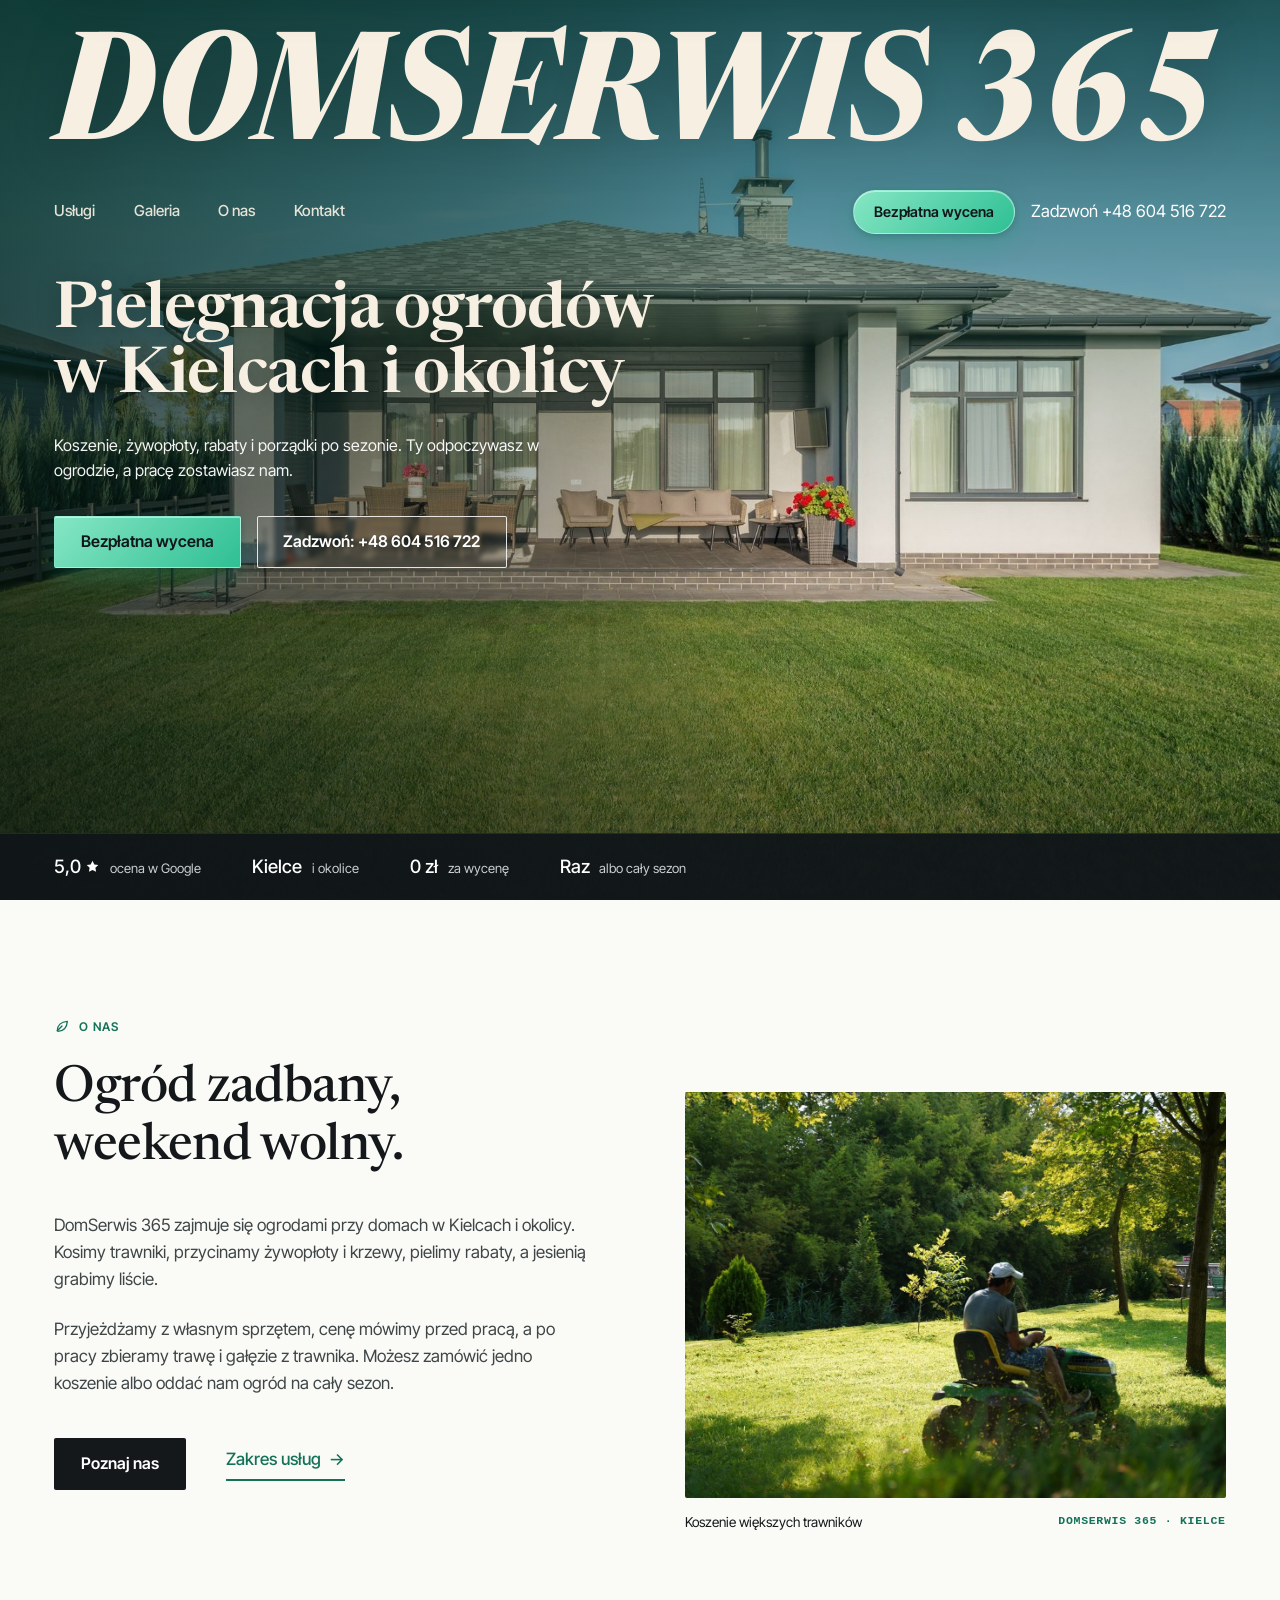
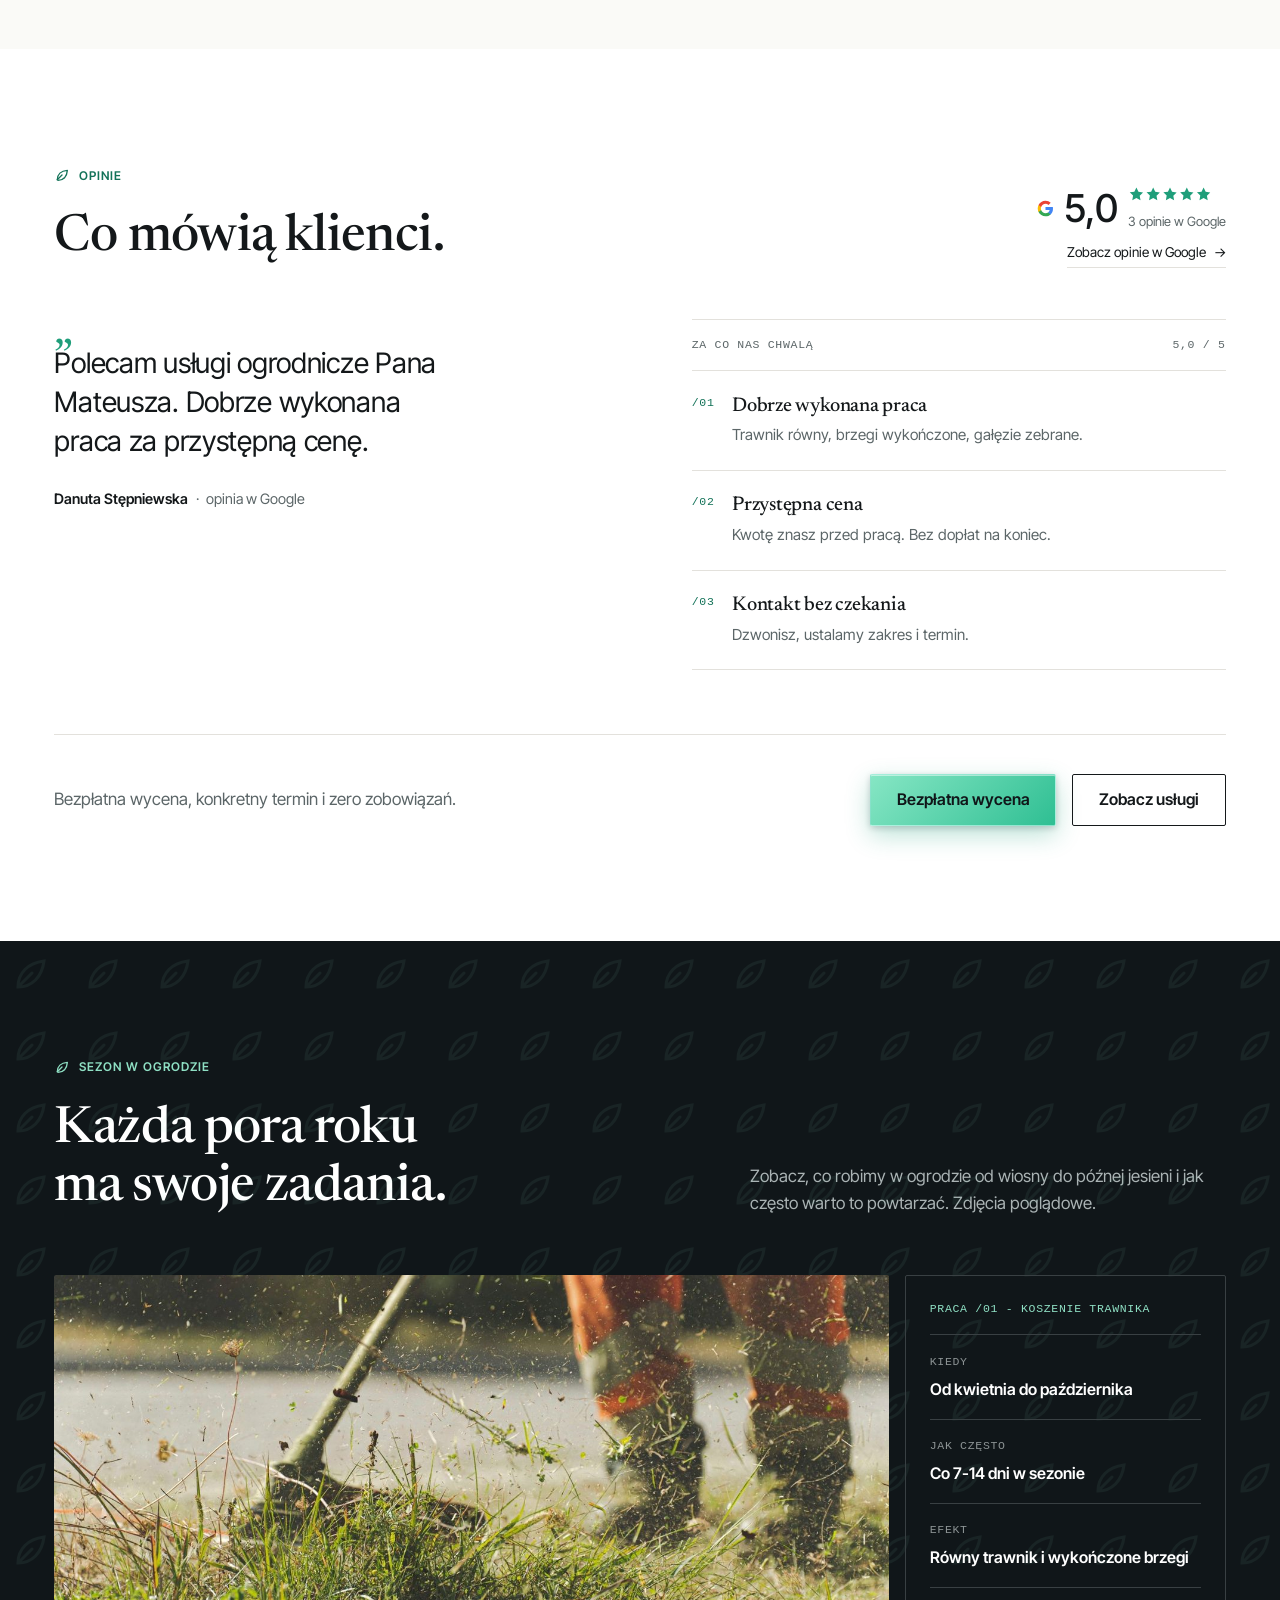
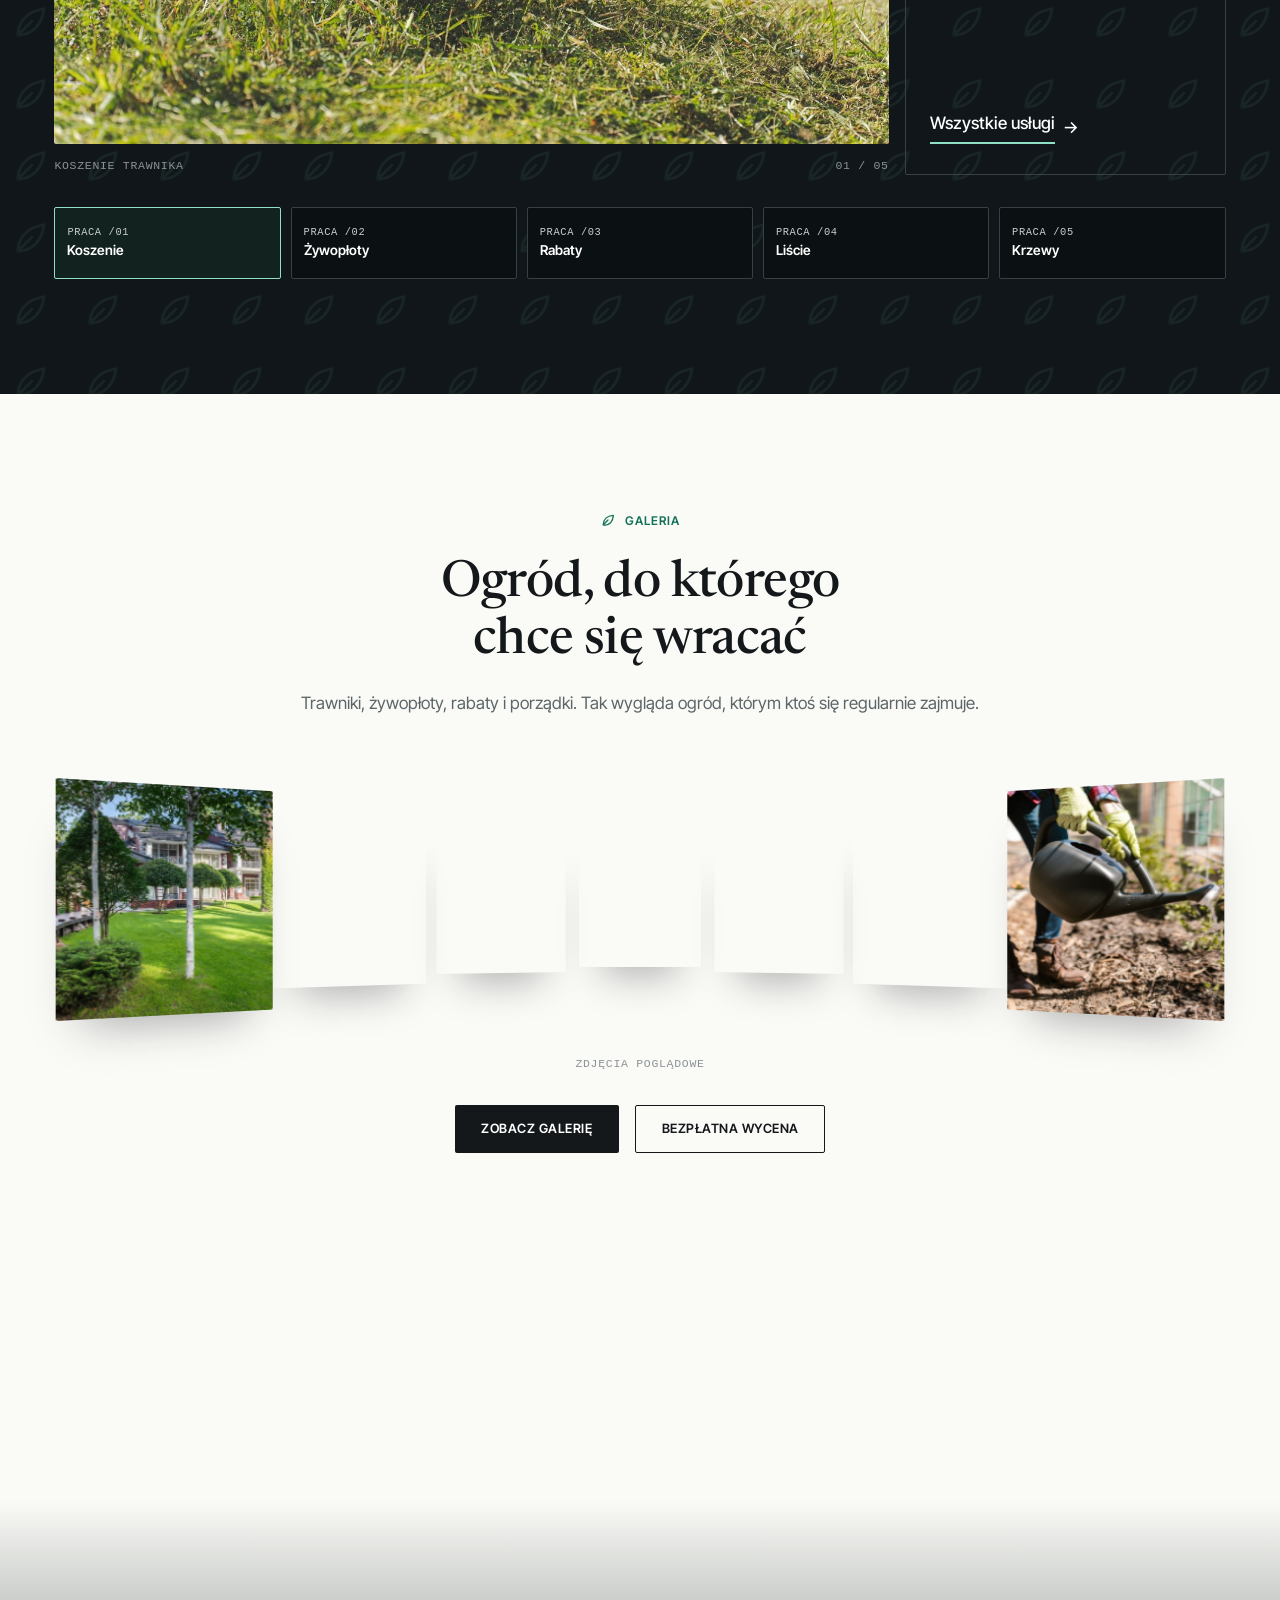
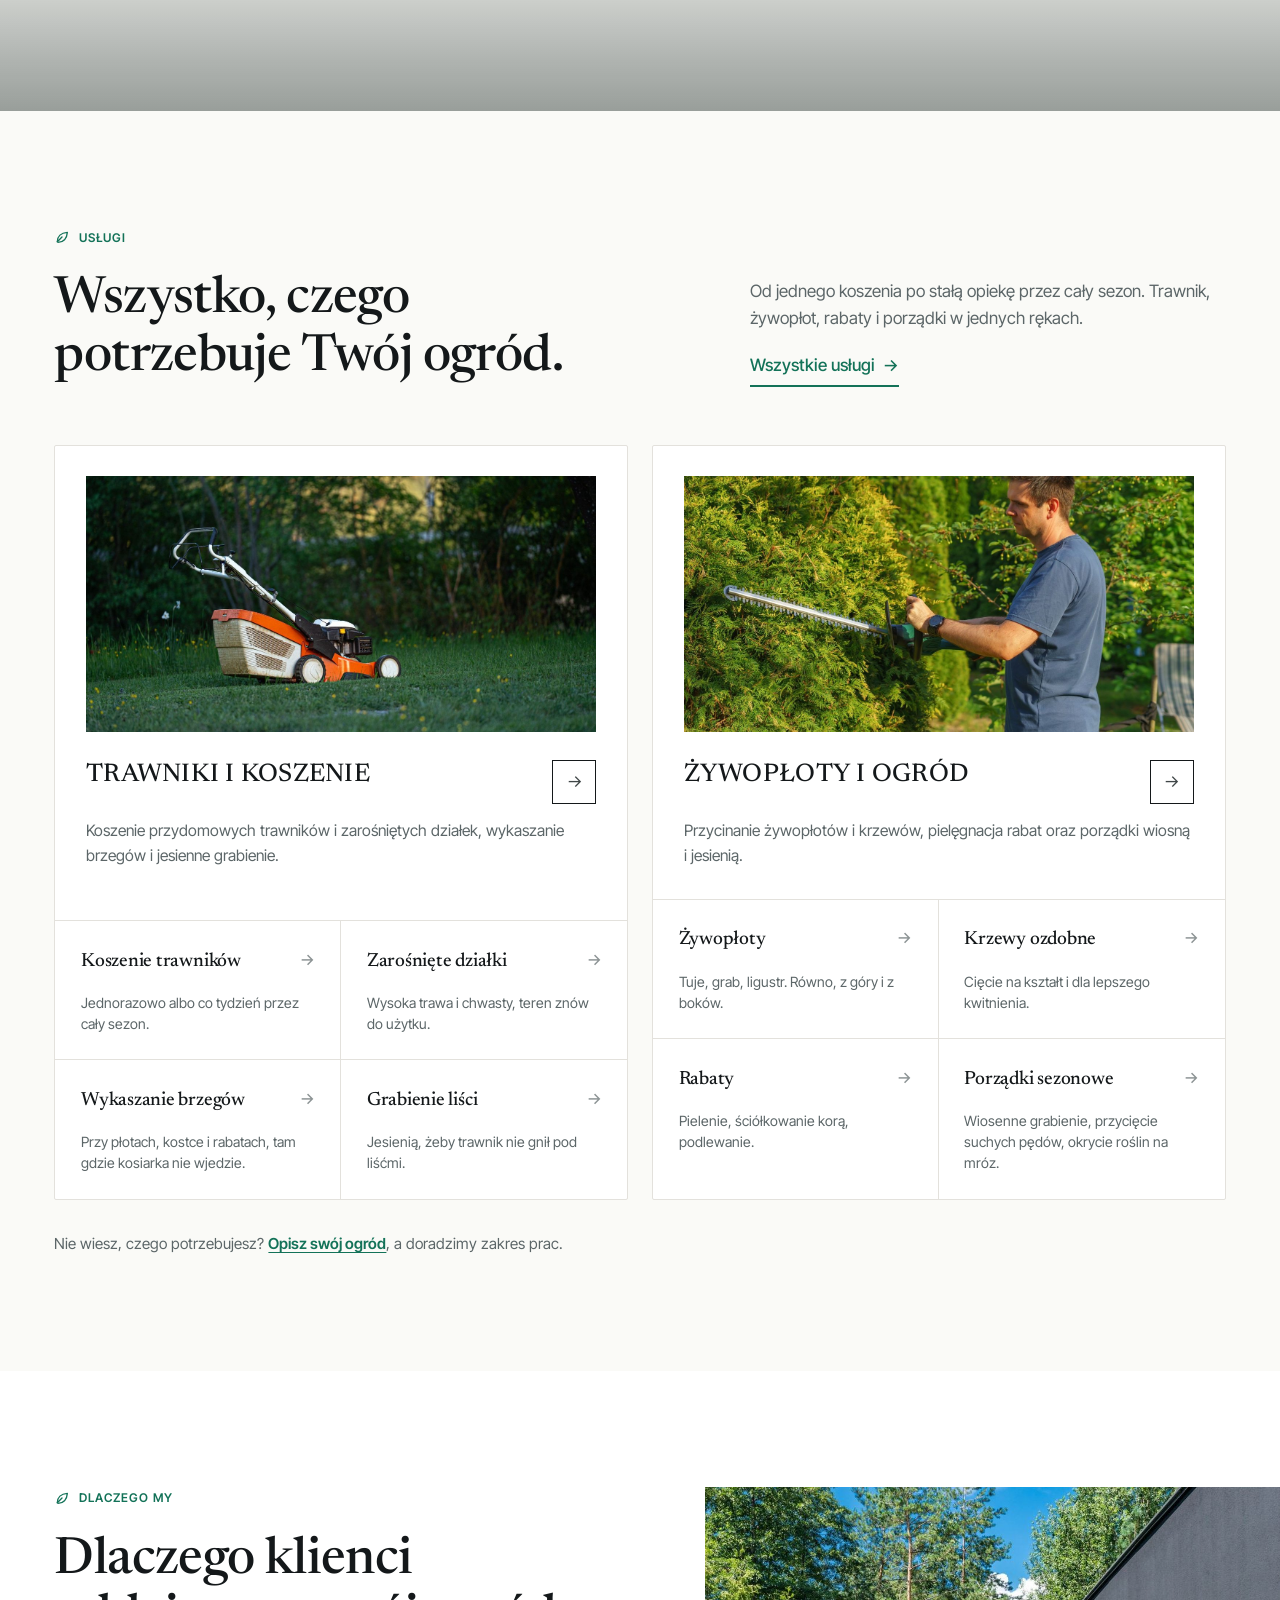
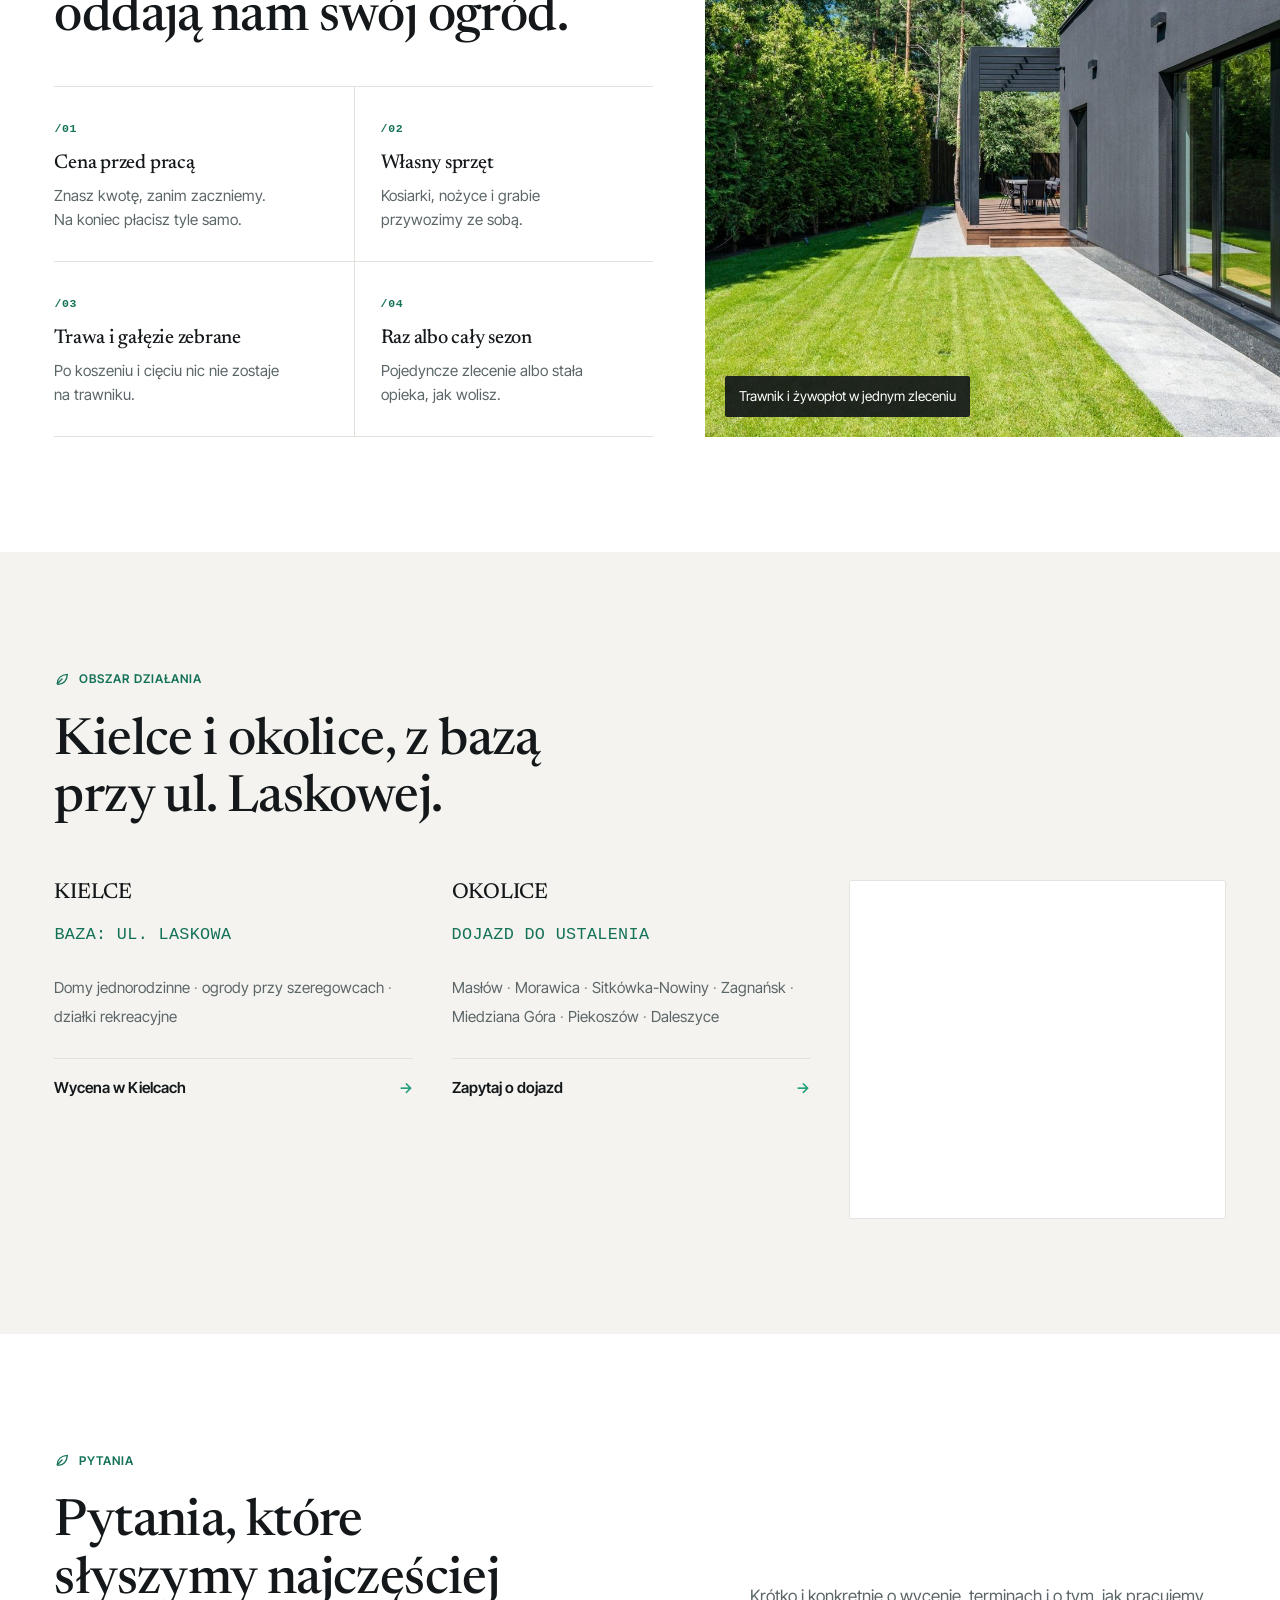
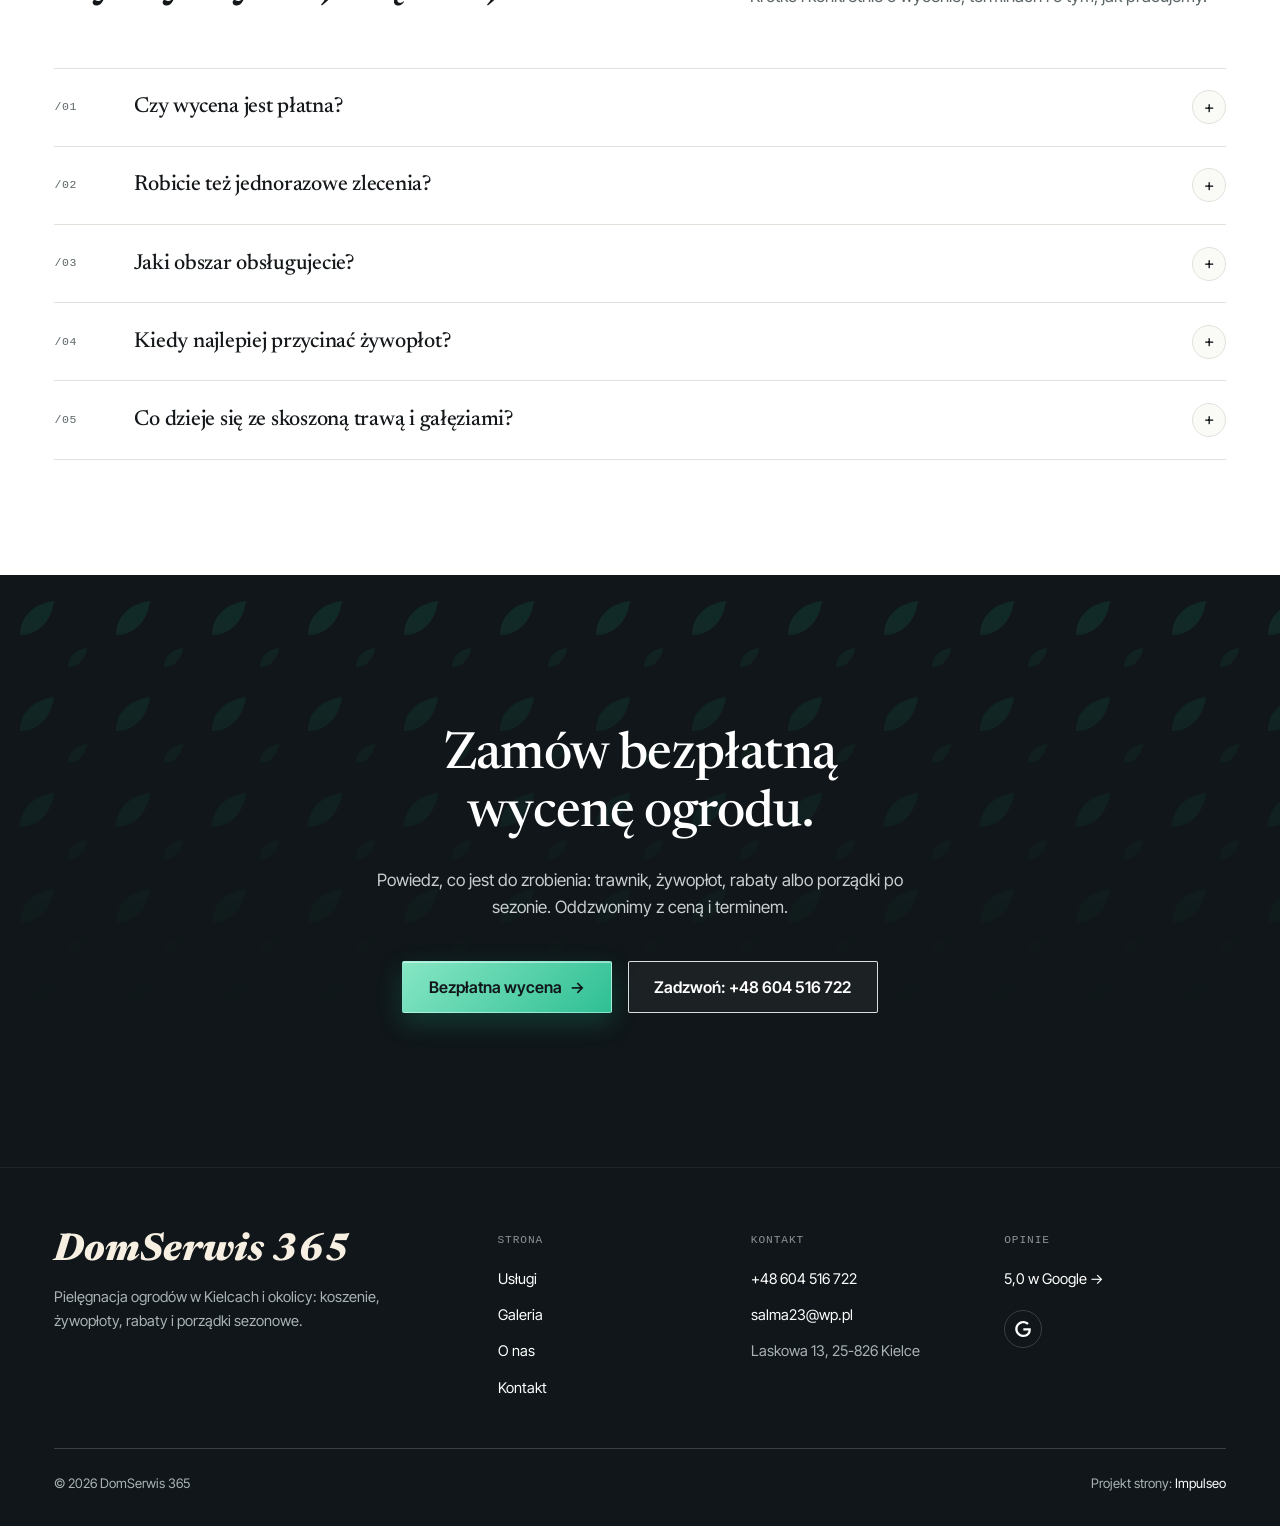
==== commit 27e90253: "[claude-edit][cmt:9bafcc78-ddf8-45a7-b27e-87520785b340] Demo przebudowane w stylu swellroofing.com p" ====
--- a/index.html
+++ b/index.html
@@ -3,202 +3,277 @@
 <head>
 <meta charset="UTF-8">
 <meta name="viewport" content="width=device-width, initial-scale=1.0">
-<title>DomSerwis 365 - Pranie tapicerki i prace w ogrodzie · Kielce</title>
-<meta name="description" content="DomSerwis 365 - pranie kanap, narożników i materacy u klienta oraz prace w ogrodzie: koszenie, przycinanie żywopłotów i krzewów. Kielce i okolice. Zadzwoń: 604 516 722.">
-<link rel="canonical" href="https://kris20032.github.io/domserwis-365/">
+<title>DomSerwis 365 - Pielęgnacja ogrodów · Kielce</title>
+<meta name="description" content="DomSerwis 365 - pielęgnacja ogrodów w Kielcach i okolicy: koszenie trawników, przycinanie żywopłotów i krzewów, rabaty, porządki sezonowe. Bezpłatna wycena: 604 516 722.">
+<link rel="canonical" href="https://impulseo-pl.github.io/domserwis-365/">
 <meta name="robots" content="noindex, nofollow">
+<meta name="theme-color" content="#101619">
 <meta property="og:type" content="website">
 <meta property="og:locale" content="pl_PL">
 <meta property="og:site_name" content="DomSerwis 365">
-<meta property="og:title" content="DomSerwis 365 - Pranie tapicerki i prace w ogrodzie · Kielce">
-<meta property="og:description" content="DomSerwis 365 - pranie kanap, narożników i materacy u klienta oraz prace w ogrodzie: koszenie, przycinanie żywopłotów i krzewów. Kielce i okolice. Zadzwoń: 604 516 722.">
-<meta property="og:url" content="https://kris20032.github.io/domserwis-365/">
-<meta property="og:image" content="https://kris20032.github.io/domserwis-365/img/og.jpg">
+<meta property="og:title" content="DomSerwis 365 - Pielęgnacja ogrodów · Kielce">
+<meta property="og:description" content="DomSerwis 365 - pielęgnacja ogrodów w Kielcach i okolicy: koszenie trawników, przycinanie żywopłotów i krzewów, rabaty, porządki sezonowe. Bezpłatna wycena: 604 516 722.">
+<meta property="og:url" content="https://impulseo-pl.github.io/domserwis-365/">
+<meta property="og:image" content="https://impulseo-pl.github.io/domserwis-365/img/og.jpg">
 <meta property="og:image:width" content="1200">
 <meta property="og:image:height" content="630">
 <meta name="twitter:card" content="summary_large_image">
-<script type="application/ld+json">{"@context": "https://schema.org", "@type": "LocalBusiness", "name": "DomSerwis 365", "url": "https://kris20032.github.io/domserwis-365/", "telephone": "+48604516722", "image": "https://kris20032.github.io/domserwis-365/img/og.jpg", "areaServed": "Kielce", "sameAs": ["https://maps.google.com/?cid=12738530790801094435&g_mp=Cidnb29nbGUubWFwcy5wbGFjZXMudjEuUGxhY2VzLlNlYXJjaFRleHQQAhgEIAA"]}</script>
+<script type="application/ld+json">{"@context":"https://schema.org","@type":"LocalBusiness","name":"DomSerwis 365","url":"https://impulseo-pl.github.io/domserwis-365/","telephone":"+48604516722","email":"salma23@wp.pl","image":"https://impulseo-pl.github.io/domserwis-365/img/og.jpg","address":{"@type":"PostalAddress","streetAddress":"Laskowa 13","postalCode":"25-826","addressLocality":"Kielce","addressCountry":"PL"},"areaServed":"Kielce","aggregateRating":{"@type":"AggregateRating","ratingValue":"5","reviewCount":"3"},"sameAs":["https://maps.google.com/?cid=12738530790801094435"]}</script>
 <link rel="preconnect" href="https://fonts.googleapis.com">
 <link rel="preconnect" href="https://fonts.gstatic.com" crossorigin>
-<link href="https://fonts.googleapis.com/css2?family=Space+Grotesk:wght@500;600;700&family=DM+Sans:opsz,wght@9..40,400;9..40,500;9..40,600&display=swap" rel="stylesheet">
-<link rel="stylesheet" href="assets/styles.css?v=c9c92ebf">
+<link href="https://fonts.googleapis.com/css2?family=Inter+Tight:wght@400;500;600;700&amp;family=Newsreader:ital,opsz,wght@0,6..72,400..800;1,6..72,400..800&amp;display=swap" rel="stylesheet">
+<link rel="stylesheet" href="assets/styles.css?v=sw1">
 </head>
 <body>
-
-<header class="nav">
-  <div class="wrap nav-inner">
-    <a class="brand" href="index.html"><span class="name">DomSerwis 365</span><span class="sub">Kielce</span></a>
-    <nav class="nav-links">
-      <a href="oferta.html">Oferta</a>
-      <a href="realizacje.html">Realizacje</a>
-      <a href="o-nas.html">O nas</a>
-      <a href="kontakt.html">Kontakt</a>
-      <a href="tel:+48604516722" class="btn btn-accent">Zadzwoń +48 604 516 722</a>
-    </nav>
-    <button class="nav-toggle" aria-label="Menu"><span></span><span></span><span></span></button>
+<header class="float-nav" aria-label="Nawigacja">
+  <a class="brand" href="index.html">DomSerwis 365</a>
+  <nav class="links"><a href="oferta.html">Usługi</a><a href="realizacje.html">Galeria</a><a href="o-nas.html">O nas</a><a href="kontakt.html">Kontakt</a></nav>
+  <div class="right">
+    <a class="phone" href="tel:+48604516722">+48 604 516 722</a>
+    <a class="btn btn-accent btn-pill" href="kontakt.html">Bezpłatna wycena</a>
+    <button class="menu-btn" type="button" data-menu-open aria-label="Otwórz menu">Menu</button>
   </div>
 </header>
+<div class="mobile-menu" role="dialog" aria-label="Menu">
+  <div class="mm-top"><span class="mm-title">DomSerwis 365</span><button class="menu-btn" style="display:inline-flex" type="button" data-menu-close>Zamknij</button></div>
+  <nav><a href="index.html">Start <span class="arr">→</span></a><a href="oferta.html">Usługi <span class="arr">→</span></a><a href="realizacje.html">Galeria <span class="arr">→</span></a><a href="o-nas.html">O nas <span class="arr">→</span></a><a href="kontakt.html">Kontakt <span class="arr">→</span></a></nav>
+  <div class="mm-cta"><a class="btn btn-accent" href="kontakt.html">Bezpłatna wycena</a><a class="btn btn-outline-light" href="tel:+48604516722">Zadzwoń +48 604 516 722</a></div>
+</div>
 
 <main>
-<section class="hero-fach">
-  <img class="hf-photo" src="img/hero.jpg" fetchpriority="high" data-rotate="img/g1.jpg|img/g2.jpg" alt="DomSerwis 365" width="1814" height="1178">
-  <div class="hf-panel">
-    <div class="hf-inner">
-      <span class="hf-kicker">Pranie tapicerki i ogród · Kielce</span>
-      <h1 class="hf-title">Czysta kanapa, <em>zadbany ogród.</em></h1>
-      <p class="hf-lead">Pierzemy kanapy, narożniki i materace u Ciebie w domu, a na zewnątrz kosimy trawę i przycinamy żywopłoty. Kielce i okolice.</p>
-      <a class="hf-phone" href="tel:+48604516722"><span class="hf-phone-lab">Zadzwoń teraz</span><span class="hf-phone-num"><svg class="ico-tel" width="16" height="16" viewBox="0 0 24 24" fill="none" aria-hidden="true"><path d="M6.6 10.8a15.5 15.5 0 0 0 6.6 6.6l2.2-2.2a1 1 0 0 1 1-.24 11.4 11.4 0 0 0 3.6.58 1 1 0 0 1 1 1V20a1 1 0 0 1-1 1A17 17 0 0 1 3 4a1 1 0 0 1 1-1h3.5a1 1 0 0 1 1 1c0 1.25.2 2.46.58 3.6a1 1 0 0 1-.25 1l-2.23 2.2Z" fill="currentColor"/></svg> +48 604 516 722</span></a>
-      <div class="hf-actions">
-        <a href="kontakt.html" class="btn btn-accent">Zapytaj o termin <span class="arr">→</span></a>
-        <a href="tel:+48604516722" class="btn btn-ghost hf-ghost">Zadzwoń +48 604 516 722</a>
-      </div>
-      <div class="hf-trust"><svg class="ico-star" width="14" height="14" viewBox="0 0 24 24" style="vertical-align:-2px" aria-hidden="true"><path d="M12 2.8l2.85 5.8 6.4.93-4.63 4.5 1.1 6.37L12 17.4l-5.72 3 1.1-6.37-4.63-4.5 6.4-.93L12 2.8Z" fill="currentColor"/></svg> Ocena 5,0 w Google</div>
-    </div>
-  </div>
-</section>
-<section class="fach-promise">
-  <div class="wrap">
-    <ul class="fp-row reveal"><li>Dojazd: Kielce i okolice</li><li>Cena przed pracą</li><li>Tapicerka i ogród</li></ul>
-  </div>
-</section>
-<section class="opinie-mini" aria-label="Opinie klientów">
-  <div class="wrap">
-    <div class="om-row">
-      <div class="om-item reveal"><blockquote>„Kanapa wyczyszczona dokładnie - a zadanie nie było łatwe, bo naszemu psiakowi przydarzyło sie kilka wpadek…”</blockquote><span class="om-autor">Justyna Burkiewicz</span></div>
-      <div class="om-item reveal"><blockquote>„Polecam usługi ogrodnicze Pana Mateusza.”</blockquote><span class="om-autor">Danuta Stępniewska</span></div>
-    </div>
-  </div>
-</section>
-<section class="gateways-band">
-  <div class="wrap">
-    <div class="gateways">
-      <a href="oferta.html" class="gateway reveal"><img src="img/g3.jpg" alt="Kanapy i narożniki" loading="lazy" width="1840" height="1218" decoding="async"><span class="g-ttl">Kanapy i narożniki</span></a>
-      <a href="oferta.html" class="gateway reveal"><img src="img/g4.jpg" alt="Koszenie trawy" loading="lazy" width="1880" height="1253" decoding="async"><span class="g-ttl">Koszenie trawy</span></a>
-      <a href="oferta.html" class="gateway reveal"><img src="img/g5.jpg" alt="Materace" loading="lazy" width="1880" height="1255" decoding="async"><span class="g-ttl">Materace</span></a>
-    </div>
-  </div>
-</section>
-<section class="proces proces-os fachowcy">
-  <div class="wrap proc-grid">
-    <div class="proc-side">
-      <div class="head reveal">
-        <span class="eyebrow">Jak pracujemy</span>
-        <h2>Wiesz, na czym stoisz - na każdym etapie</h2>
-        <p>Od pierwszego telefonu do odbioru roboty - krok po kroku.</p>
-      </div>
-      <div class="proc-count" aria-hidden="true"><span class="pc-cur">01</span><span class="pc-all">/ 04</span></div>
-      <div class="proc-bar" aria-hidden="true"><i></i></div>
-      <p class="proc-now" aria-hidden="true">Telefon</p>
-    </div>
-    <ol class="proces-line">
-      <li class="reveal"><span class="pno">01</span><h3>Telefon</h3><p>Mówisz, co trzeba uprać albo jaki jest ogród. Pytamy o rozmiar i stan.</p></li>
-      <li class="reveal"><span class="pno">02</span><h3>Cena i termin</h3><p>Podajemy cenę przed pracą i umawiamy dzień, który Ci pasuje.</p></li>
-      <li class="reveal"><span class="pno">03</span><h3>Praca na miejscu</h3><p>Przyjeżdżamy ze sprzętem. Nic nie trzeba wynosić ani przygotowywać.</p></li>
-      <li class="reveal"><span class="pno">04</span><h3>Odbiór</h3><p>Sprawdzasz efekt razem z nami. Jak coś trzeba poprawić, poprawiamy od razu.</p></li>
-    </ol>
-  </div>
-</section>
-<section>
-  <div class="wrap">
-    <div class="head reveal">
-      <span class="eyebrow">Realizacje</span>
-      <h2>Tapicerka i ogród</h2>
-      <p>Tak wygląda to, czym się zajmujemy: czyste meble w domu i zadbana zieleń przed domem.</p>
-    </div>
-    <div class="gallery">
-      <div class="tile t-two3 reveal"><img src="img/g6.jpg" alt="DomSerwis 365" loading="lazy" width="1776" height="1122" decoding="async"></div>
-      <div class="tile t-third reveal"><img src="img/g7.jpg" alt="DomSerwis 365" loading="lazy" width="1880" height="1253" decoding="async"></div>
-      <div class="tile t-third reveal"><img src="img/g8.jpg" alt="DomSerwis 365" loading="lazy" width="1880" height="1253" decoding="async"></div>
-      <div class="tile t-third reveal"><img src="img/g9.jpg" alt="DomSerwis 365" loading="lazy" width="1880" height="1253" decoding="async"></div>
-      <div class="tile t-third reveal"><img src="img/g10.jpg" alt="DomSerwis 365" loading="lazy" width="1880" height="1253" decoding="async"></div>
-    </div>
-    <div style="margin-top:var(--space-7)" class="reveal"><a href="realizacje.html" class="btn btn-accent">Pełna galeria <span class="arr">→</span></a></div>
-  </div>
-</section>
-<section class="fach-uslugi">
-  <div class="wrap">
-    <div class="head reveal">
-      <span class="eyebrow">Oferta</span>
-      <h2>W domu i wokół domu</h2>
-      <p>Zakres prac, jaki robimy najczęściej - pełny opis i wycenę znajdziesz niżej.</p>
-    </div>
-    <ul class="fu-list">
-      <li class="fu-row reveal"><div class="fu-name">Kanapy i narożniki</div><div class="fu-desc">Pranie na miejscu, w Twoim salonie. Siedziska odzyskują kolor, a materiał przestaje być szary i lepki w dotyku.</div><a class="fu-cta" href="kontakt.html">Wycena <span class="arr">→</span></a></li>
-      <li class="fu-row reveal"><div class="fu-name">Koszenie trawy</div><div class="fu-desc">Trawnik przy domu albo zarośnięta działka. Jednorazowo albo regularnie przez cały sezon.</div><a class="fu-cta" href="kontakt.html">Wycena <span class="arr">→</span></a></li>
-      <li class="fu-row reveal"><div class="fu-name">Materace</div><div class="fu-desc">Kurz, pot i plamy schodzą razem z brudem z głębi materaca. Mówimy, ile potrwa schnięcie, zanim zaczniemy.</div><a class="fu-cta" href="kontakt.html">Wycena <span class="arr">→</span></a></li>
-      <li class="fu-row reveal"><div class="fu-name">Żywopłoty i krzewy</div><div class="fu-desc">Przycinanie żywopłotów i krzewów na równo. Ścięte gałęzie zbieramy z trawnika.</div><a class="fu-cta" href="kontakt.html">Wycena <span class="arr">→</span></a></li>
-      <li class="fu-row reveal"><div class="fu-name">Plamy i zapachy po zwierzętach</div><div class="fu-desc">Pies albo kot zrobił swoje na sofie? Takie zlecenia znamy.</div><a class="fu-cta" href="kontakt.html">Wycena <span class="arr">→</span></a></li>
-      <li class="fu-row reveal"><div class="fu-name">Fotele i krzesła</div><div class="fu-desc">Fotele, krzesła z jadalni i pufy. Komplet robimy za jednym przyjazdem.</div><a class="fu-cta" href="kontakt.html">Wycena <span class="arr">→</span></a></li>
+<section class="hero" aria-labelledby="hero-title">
+  <img class="hero-bg" src="img/hero.jpg" alt="Zadbany trawnik i ogród przy domu" width="1880" height="1278" fetchpriority="high">
+  <a class="hero-word" href="index.html" aria-label="DomSerwis 365 - strona główna">
+    <svg viewBox="0 0 1000 118" role="img" aria-hidden="true"><text x="2" y="100" font-size="128" textLength="994" lengthAdjust="spacingAndGlyphs">DOMSERWIS 365</text></svg>
+  </a>
+  <div class="hero-nav">
+    <nav class="links" aria-label="Główna"><a href="oferta.html">Usługi</a><a href="realizacje.html">Galeria</a><a href="o-nas.html">O nas</a><a href="kontakt.html">Kontakt</a></nav>
+    <div class="right">
+      <a class="btn btn-accent btn-pill" href="kontakt.html">Bezpłatna wycena</a>
+      <a class="phone" href="tel:+48604516722">Zadzwoń +48 604 516 722</a>
+      <button class="menu-btn" type="button" data-menu-open aria-label="Otwórz menu">Menu</button>
+    </div>
+  </div>
+  <div class="hero-body">
+    <div class="hero-copy">
+      <h1 id="hero-title">Pielęgnacja ogrodów w Kielcach i okolicy</h1>
+      <p class="hero-lead">Koszenie, żywopłoty, rabaty i porządki po sezonie. Ty odpoczywasz w ogrodzie, a pracę zostawiasz nam.</p>
+      <div class="hero-actions">
+        <a class="btn btn-accent" href="kontakt.html">Bezpłatna wycena</a>
+        <a class="btn btn-outline-light" href="tel:+48604516722">Zadzwoń: +48 604 516 722</a>
+      </div>
+    </div>
+  </div>
+  <div class="trust-strip">
+    <ul>
+      <li><b>5,0 <svg class="star" viewBox="0 0 24 24" aria-hidden="true"><path d="M12 2.8l2.85 5.8 6.4.93-4.63 4.5 1.1 6.37L12 17.4l-5.72 3 1.1-6.37-4.63-4.5 6.4-.93L12 2.8Z" fill="currentColor"/></svg></b>ocena w Google</li>
+      <li><b>Kielce</b>i okolice</li>
+      <li><b>0 zł</b>za wycenę</li>
+      <li><b>Raz</b>albo cały sezon</li>
     </ul>
-    <div style="margin-top:var(--space-7)" class="reveal"><a href="oferta.html" class="btn btn-ghost">Pełna oferta <span class="arr">→</span></a></div>
-  </div>
-</section>
-<section class="stopklatka" aria-hidden="true">
-  <div class="stk-bg" style="background-image:url(img/g12.jpg)"></div>
-</section>
-<section class="opinie">
-  <div class="wrap">
-    <div class="head center reveal">
-      <span class="eyebrow">Opinie</span>
-      <h2>Co mówią klienci</h2>
-    </div>
-    <p class="op-meta reveal"><span class="g-badge"><svg class="gb-ico" viewBox="0 0 24 24" width="18" height="18" aria-hidden="true"><path fill="#4285F4" d="M22.56 12.25c0-.78-.07-1.53-.2-2.25H12v4.26h5.92c-.26 1.37-1.04 2.53-2.21 3.31v2.77h3.57c2.08-1.92 3.28-4.74 3.28-8.09z"/><path fill="#34A853" d="M12 23c2.97 0 5.46-.98 7.28-2.66l-3.57-2.77c-.98.66-2.23 1.06-3.71 1.06-2.86 0-5.29-1.93-6.16-4.53H2.18v2.84C3.99 20.53 7.7 23 12 23z"/><path fill="#FBBC05" d="M5.84 14.09c-.22-.66-.35-1.36-.35-2.09s.13-1.43.35-2.09V7.07H2.18C1.43 8.55 1 10.22 1 12s.43 3.45 1.18 4.93l2.85-2.22.81-.62z"/><path fill="#EA4335" d="M12 5.38c1.62 0 3.06.56 4.21 1.64l3.15-3.15C17.45 2.09 14.97 1 12 1 7.7 1 3.99 3.47 2.18 7.07l3.66 2.84c.87-2.6 3.3-4.53 6.16-4.53z"/></svg><b class="gb-ocena">5,0</b><svg class="gb-stars" viewBox="0 0 90 18" width="74" height="14.8" aria-hidden="true"><g fill="currentColor" opacity=".26"><path transform="translate(0,0)" d="M9 1.6l2.2 4.46 4.92.72-3.56 3.47.84 4.9L9 12.74l-4.4 2.31.84-4.9L1.88 6.68l4.92-.72L9 1.6Z"/><path transform="translate(18,0)" d="M9 1.6l2.2 4.46 4.92.72-3.56 3.47.84 4.9L9 12.74l-4.4 2.31.84-4.9L1.88 6.68l4.92-.72L9 1.6Z"/><path transform="translate(36,0)" d="M9 1.6l2.2 4.46 4.92.72-3.56 3.47.84 4.9L9 12.74l-4.4 2.31.84-4.9L1.88 6.68l4.92-.72L9 1.6Z"/><path transform="translate(54,0)" d="M9 1.6l2.2 4.46 4.92.72-3.56 3.47.84 4.9L9 12.74l-4.4 2.31.84-4.9L1.88 6.68l4.92-.72L9 1.6Z"/><path transform="translate(72,0)" d="M9 1.6l2.2 4.46 4.92.72-3.56 3.47.84 4.9L9 12.74l-4.4 2.31.84-4.9L1.88 6.68l4.92-.72L9 1.6Z"/></g><clipPath id="gs1000"><rect x="0" y="0" width="90.0" height="18"/></clipPath><g fill="#FBBC04" clip-path="url(#gs1000)"><path transform="translate(0,0)" d="M9 1.6l2.2 4.46 4.92.72-3.56 3.47.84 4.9L9 12.74l-4.4 2.31.84-4.9L1.88 6.68l4.92-.72L9 1.6Z"/><path transform="translate(18,0)" d="M9 1.6l2.2 4.46 4.92.72-3.56 3.47.84 4.9L9 12.74l-4.4 2.31.84-4.9L1.88 6.68l4.92-.72L9 1.6Z"/><path transform="translate(36,0)" d="M9 1.6l2.2 4.46 4.92.72-3.56 3.47.84 4.9L9 12.74l-4.4 2.31.84-4.9L1.88 6.68l4.92-.72L9 1.6Z"/><path transform="translate(54,0)" d="M9 1.6l2.2 4.46 4.92.72-3.56 3.47.84 4.9L9 12.74l-4.4 2.31.84-4.9L1.88 6.68l4.92-.72L9 1.6Z"/><path transform="translate(72,0)" d="M9 1.6l2.2 4.46 4.92.72-3.56 3.47.84 4.9L9 12.74l-4.4 2.31.84-4.9L1.88 6.68l4.92-.72L9 1.6Z"/></g></svg><span class="gb-txt">w Google</span></span></p>
-    <p class="op-meta reveal"><a class="op-google" href="https://maps.google.com/?cid=12738530790801094435&amp;g_mp=Cidnb29nbGUubWFwcy5wbGFjZXMudjEuUGxhY2VzLlNlYXJjaFRleHQQAhgEIAA" target="_blank" rel="noopener"><svg class="op-g-ico" viewBox="0 0 24 24" width="17" height="17" aria-hidden="true"><path fill="#4285F4" d="M22.56 12.25c0-.78-.07-1.53-.2-2.25H12v4.26h5.92c-.26 1.37-1.04 2.53-2.21 3.31v2.77h3.57c2.08-1.92 3.28-4.74 3.28-8.09z"/><path fill="#34A853" d="M12 23c2.97 0 5.46-.98 7.28-2.66l-3.57-2.77c-.98.66-2.23 1.06-3.71 1.06-2.86 0-5.29-1.93-6.16-4.53H2.18v2.84C3.99 20.53 7.7 23 12 23z"/><path fill="#FBBC05" d="M5.84 14.09c-.22-.66-.35-1.36-.35-2.09s.13-1.43.35-2.09V7.07H2.18C1.43 8.55 1 10.22 1 12s.43 3.45 1.18 4.93l2.85-2.22.81-.62z"/><path fill="#EA4335" d="M12 5.38c1.62 0 3.06.56 4.21 1.64l3.15-3.15C17.45 2.09 14.97 1 12 1 7.7 1 3.99 3.47 2.18 7.07l3.66 2.84c.87-2.6 3.3-4.53 6.16-4.53z"/></svg><span>Zobacz opinie w Google</span><span class="arr">→</span></a></p>
+  </div>
+</section>
+
+<section id="o-nas" class="sec bg-paper">
+  <div class="wrap about-grid">
+    <div class="reveal">
+      <span class="eyebrow"><svg viewBox="0 0 24 24" aria-hidden="true"><path d="M5 19c0-8 5.5-13.5 15-14-.6 9.4-6 15-14 15" fill="none" stroke="currentColor" stroke-width="2" stroke-linecap="round" stroke-linejoin="round"/><path d="M5 19l7-7" fill="none" stroke="currentColor" stroke-width="2" stroke-linecap="round"/></svg>O nas</span>
+      <h2>Ogród zadbany, weekend wolny.</h2>
+      <div class="about-text">
+        <p>DomSerwis 365 zajmuje się ogrodami przy domach w Kielcach i okolicy. Kosimy trawniki, przycinamy żywopłoty i krzewy, pielimy rabaty, a jesienią grabimy liście.</p>
+        <p>Przyjeżdżamy z własnym sprzętem, cenę mówimy przed pracą, a po pracy zbieramy trawę i gałęzie z trawnika. Możesz zamówić jedno koszenie albo oddać nam ogród na cały sezon.</p>
+      </div>
+      <div class="about-actions">
+        <a class="btn btn-dark" href="o-nas.html">Poznaj nas</a>
+        <a class="link-arrow" href="oferta.html">Zakres usług <span class="arr">→</span></a>
+      </div>
+    </div>
+    <figure class="photo-fig reveal">
+      <img src="img/about.jpg" alt="Koszenie dużego trawnika traktorkiem" width="1400" height="933" loading="lazy" decoding="async">
+      <figcaption><span>Koszenie większych trawników</span><span class="mono">DomSerwis 365 · Kielce</span></figcaption>
+    </figure>
+  </div>
+</section>
+
+<section class="opinie" aria-labelledby="op-title">
+  <div class="wrap">
+    <div class="op-top reveal">
+      <div><span class="eyebrow"><svg viewBox="0 0 24 24" aria-hidden="true"><path d="M5 19c0-8 5.5-13.5 15-14-.6 9.4-6 15-14 15" fill="none" stroke="currentColor" stroke-width="2" stroke-linecap="round" stroke-linejoin="round"/><path d="M5 19l7-7" fill="none" stroke="currentColor" stroke-width="2" stroke-linecap="round"/></svg>Opinie</span><h2 id="op-title">Co mówią klienci.</h2></div>
+      <p class="op-meta"><span class="g-badge"><svg viewBox="0 0 24 24" width="17" height="17" aria-hidden="true"><path fill="#4285F4" d="M22.56 12.25c0-.78-.07-1.53-.2-2.25H12v4.26h5.92c-.26 1.37-1.04 2.53-2.21 3.31v2.77h3.57c2.08-1.92 3.28-4.74 3.28-8.09z"/><path fill="#34A853" d="M12 23c2.97 0 5.46-.98 7.28-2.66l-3.57-2.77c-.98.66-2.23 1.06-3.71 1.06-2.86 0-5.29-1.93-6.16-4.53H2.18v2.84C3.99 20.53 7.7 23 12 23z"/><path fill="#FBBC05" d="M5.84 14.09c-.22-.66-.35-1.36-.35-2.09s.13-1.43.35-2.09V7.07H2.18C1.43 8.55 1 10.22 1 12s.43 3.45 1.18 4.93l2.85-2.22.81-.62z"/><path fill="#EA4335" d="M12 5.38c1.62 0 3.06.56 4.21 1.64l3.15-3.15C17.45 2.09 14.97 1 12 1 7.7 1 3.99 3.47 2.18 7.07l3.66 2.84c.87-2.6 3.3-4.53 6.16-4.53z"/></svg><b class="gb-ocena">5,0</b><span><svg class="gb-stars" viewBox="0 0 90 18" width="84" height="17" aria-hidden="true"><g fill="currentColor"><path transform="translate(0,0)" d="M9 1.6l2.2 4.46 4.92.72-3.56 3.47.84 4.9L9 12.74l-4.4 2.31.84-4.9L1.88 6.68l4.92-.72L9 1.6Z"/><path transform="translate(18,0)" d="M9 1.6l2.2 4.46 4.92.72-3.56 3.47.84 4.9L9 12.74l-4.4 2.31.84-4.9L1.88 6.68l4.92-.72L9 1.6Z"/><path transform="translate(36,0)" d="M9 1.6l2.2 4.46 4.92.72-3.56 3.47.84 4.9L9 12.74l-4.4 2.31.84-4.9L1.88 6.68l4.92-.72L9 1.6Z"/><path transform="translate(54,0)" d="M9 1.6l2.2 4.46 4.92.72-3.56 3.47.84 4.9L9 12.74l-4.4 2.31.84-4.9L1.88 6.68l4.92-.72L9 1.6Z"/><path transform="translate(72,0)" d="M9 1.6l2.2 4.46 4.92.72-3.56 3.47.84 4.9L9 12.74l-4.4 2.31.84-4.9L1.88 6.68l4.92-.72L9 1.6Z"/></g></svg><span class="gb-txt">3 opinie w Google</span></span></span>
+        <a class="op-google" href="https://maps.google.com/?cid=12738530790801094435&amp;g_mp=Cidnb29nbGUubWFwcy5wbGFjZXMudjEuUGxhY2VzLlNlYXJjaFRleHQQAhgEIAA" target="_blank" rel="noopener">Zobacz opinie w Google <span class="arr">→</span></a></p>
+    </div>
     <div class="opinie-grid">
-      <figure class="op-card reveal"><span class="op-star"><svg class="ico-star" width="14" height="14" viewBox="0 0 24 24" style="vertical-align:-2px" aria-hidden="true"><path d="M12 2.8l2.85 5.8 6.4.93-4.63 4.5 1.1 6.37L12 17.4l-5.72 3 1.1-6.37-4.63-4.5 6.4-.93L12 2.8Z" fill="currentColor"/></svg><svg class="ico-star" width="14" height="14" viewBox="0 0 24 24" style="vertical-align:-2px" aria-hidden="true"><path d="M12 2.8l2.85 5.8 6.4.93-4.63 4.5 1.1 6.37L12 17.4l-5.72 3 1.1-6.37-4.63-4.5 6.4-.93L12 2.8Z" fill="currentColor"/></svg><svg class="ico-star" width="14" height="14" viewBox="0 0 24 24" style="vertical-align:-2px" aria-hidden="true"><path d="M12 2.8l2.85 5.8 6.4.93-4.63 4.5 1.1 6.37L12 17.4l-5.72 3 1.1-6.37-4.63-4.5 6.4-.93L12 2.8Z" fill="currentColor"/></svg><svg class="ico-star" width="14" height="14" viewBox="0 0 24 24" style="vertical-align:-2px" aria-hidden="true"><path d="M12 2.8l2.85 5.8 6.4.93-4.63 4.5 1.1 6.37L12 17.4l-5.72 3 1.1-6.37-4.63-4.5 6.4-.93L12 2.8Z" fill="currentColor"/></svg><svg class="ico-star" width="14" height="14" viewBox="0 0 24 24" style="vertical-align:-2px" aria-hidden="true"><path d="M12 2.8l2.85 5.8 6.4.93-4.63 4.5 1.1 6.37L12 17.4l-5.72 3 1.1-6.37-4.63-4.5 6.4-.93L12 2.8Z" fill="currentColor"/></svg></span><blockquote>Kanapa wyczyszczona dokładnie - a zadanie nie było łatwe, bo naszemu psiakowi przydarzyło sie kilka wpadek (aka obsikał sofę :D).</blockquote><span class="op-autor">Justyna Burkiewicz</span></figure>
-      <figure class="op-card reveal"><span class="op-star"><svg class="ico-star" width="14" height="14" viewBox="0 0 24 24" style="vertical-align:-2px" aria-hidden="true"><path d="M12 2.8l2.85 5.8 6.4.93-4.63 4.5 1.1 6.37L12 17.4l-5.72 3 1.1-6.37-4.63-4.5 6.4-.93L12 2.8Z" fill="currentColor"/></svg><svg class="ico-star" width="14" height="14" viewBox="0 0 24 24" style="vertical-align:-2px" aria-hidden="true"><path d="M12 2.8l2.85 5.8 6.4.93-4.63 4.5 1.1 6.37L12 17.4l-5.72 3 1.1-6.37-4.63-4.5 6.4-.93L12 2.8Z" fill="currentColor"/></svg><svg class="ico-star" width="14" height="14" viewBox="0 0 24 24" style="vertical-align:-2px" aria-hidden="true"><path d="M12 2.8l2.85 5.8 6.4.93-4.63 4.5 1.1 6.37L12 17.4l-5.72 3 1.1-6.37-4.63-4.5 6.4-.93L12 2.8Z" fill="currentColor"/></svg><svg class="ico-star" width="14" height="14" viewBox="0 0 24 24" style="vertical-align:-2px" aria-hidden="true"><path d="M12 2.8l2.85 5.8 6.4.93-4.63 4.5 1.1 6.37L12 17.4l-5.72 3 1.1-6.37-4.63-4.5 6.4-.93L12 2.8Z" fill="currentColor"/></svg><svg class="ico-star" width="14" height="14" viewBox="0 0 24 24" style="vertical-align:-2px" aria-hidden="true"><path d="M12 2.8l2.85 5.8 6.4.93-4.63 4.5 1.1 6.37L12 17.4l-5.72 3 1.1-6.37-4.63-4.5 6.4-.93L12 2.8Z" fill="currentColor"/></svg></span><blockquote>Polecam usługi ogrodnicze Pana Mateusza. Dobrze wykonana praca za przystepną cenę.</blockquote><span class="op-autor">Danuta Stępniewska</span></figure>
-    </div>
-  </div>
-</section>
+      <figure class="op-card big reveal">
+        <span class="q" aria-hidden="true">„</span>
+        <blockquote>Polecam usługi ogrodnicze Pana Mateusza. Dobrze wykonana praca za przystępną cenę.</blockquote>
+        <figcaption class="op-autor"><b>Danuta Stępniewska</b><span>·</span><span>opinia w Google</span></figcaption>
+      </figure>
+      <div class="op-side reveal">
+        <div class="mono"><span>Za co nas chwalą</span><span>5,0 / 5</span></div>
+        <div class="op-point"><span class="mono">/01</span><div><h3>Dobrze wykonana praca</h3><p>Trawnik równy, brzegi wykończone, gałęzie zebrane.</p></div></div>
+        <div class="op-point"><span class="mono">/02</span><div><h3>Przystępna cena</h3><p>Kwotę znasz przed pracą. Bez dopłat na koniec.</p></div></div>
+        <div class="op-point"><span class="mono">/03</span><div><h3>Kontakt bez czekania</h3><p>Dzwonisz, ustalamy zakres i termin.</p></div></div>
+      </div>
+    </div>
+    <div class="mid-cta reveal">
+      <p>Bezpłatna wycena, konkretny termin i zero zobowiązań.</p>
+      <div class="acts"><a class="btn btn-accent" href="kontakt.html">Bezpłatna wycena</a><a class="btn btn-outline" href="oferta.html">Zobacz usługi</a></div>
+    </div>
+  </div>
+</section>
+
+<section class="sec on-dark season" data-season>
+  <div class="wrap">
+    <div class="sec-head reveal">
+      <div><span class="eyebrow light"><svg viewBox="0 0 24 24" aria-hidden="true"><path d="M5 19c0-8 5.5-13.5 15-14-.6 9.4-6 15-14 15" fill="none" stroke="currentColor" stroke-width="2" stroke-linecap="round" stroke-linejoin="round"/><path d="M5 19l7-7" fill="none" stroke="currentColor" stroke-width="2" stroke-linecap="round"/></svg>Sezon w ogrodzie</span><h2>Każda pora roku ma swoje zadania.</h2></div>
+      <p class="side">Zobacz, co robimy w ogrodzie od wiosny do późnej jesieni i jak często warto to powtarzać. Zdjęcia poglądowe.</p>
+    </div>
+    <div class="season-grid reveal">
+      <div>
+        <div class="stage"><img class="on" src="img/tab-koszenie.jpg" alt="Koszenie trawnika" loading="lazy" width="1400" height="933" decoding="async"><img src="img/tab-zywoploty.jpg" alt="Przycinanie żywopłotu" loading="lazy" width="1400" height="933" decoding="async"><img src="img/tab-rabaty.jpg" alt="Pielęgnacja rabat" loading="lazy" width="1400" height="933" decoding="async"><img src="img/tab-liscie.jpg" alt="Jesienne grabienie" loading="lazy" width="1400" height="933" decoding="async"><img src="img/tab-krzewy.jpg" alt="Cięcie krzewów" loading="lazy" width="1400" height="933" decoding="async"></div>
+        <div class="stage-cap mono"><span data-cap>Koszenie trawnika</span><span data-count>01 / 05</span></div>
+      </div>
+      <div class="info">
+        <div data-panel>
+          <div class="ttl mono">Praca /01 - Koszenie trawnika</div>
+          <dl><dt class="mono">Kiedy</dt><dd>Od kwietnia do października</dd><dt class="mono">Jak często</dt><dd>Co 7-14 dni w sezonie</dd><dt class="mono">Efekt</dt><dd>Równy trawnik i wykończone brzegi</dd></dl>
+        </div><div data-panel hidden>
+          <div class="ttl mono">Praca /02 - Przycinanie żywopłotu</div>
+          <dl><dt class="mono">Kiedy</dt><dd>Maj-czerwiec i koniec lata</dd><dt class="mono">Jak często</dt><dd>1-2 razy w roku</dd><dt class="mono">Efekt</dt><dd>Równa linia z góry i z boków</dd></dl>
+        </div><div data-panel hidden>
+          <div class="ttl mono">Praca /03 - Pielęgnacja rabat</div>
+          <dl><dt class="mono">Kiedy</dt><dd>Od wiosny do jesieni</dd><dt class="mono">Jak często</dt><dd>Raz w miesiącu lub częściej</dd><dt class="mono">Efekt</dt><dd>Czyste rabaty, świeża kora</dd></dl>
+        </div><div data-panel hidden>
+          <div class="ttl mono">Praca /04 - Jesienne grabienie</div>
+          <dl><dt class="mono">Kiedy</dt><dd>Październik-listopad</dd><dt class="mono">Jak często</dt><dd>1-3 razy jesienią</dd><dt class="mono">Efekt</dt><dd>Trawnik bez liści przed zimą</dd></dl>
+        </div><div data-panel hidden>
+          <div class="ttl mono">Praca /05 - Cięcie krzewów</div>
+          <dl><dt class="mono">Kiedy</dt><dd>Zależnie od gatunku</dd><dt class="mono">Jak często</dt><dd>Raz w roku</dd><dt class="mono">Efekt</dt><dd>Zdrowy kształt i lepsze kwitnienie</dd></dl>
+        </div>
+        <a class="link-arrow" href="oferta.html"><span>Wszystkie usługi</span> <span class="arr">→</span></a>
+      </div>
+      <div class="thumbs" role="group" aria-label="Wybierz pracę"><button class="thumb on" type="button" data-cap="Koszenie trawnika" aria-pressed="true"><span><small>PRACA /01</small><b>Koszenie</b></span></button><button class="thumb" type="button" data-cap="Przycinanie żywopłotu" aria-pressed="false"><span><small>PRACA /02</small><b>Żywopłoty</b></span></button><button class="thumb" type="button" data-cap="Pielęgnacja rabat" aria-pressed="false"><span><small>PRACA /03</small><b>Rabaty</b></span></button><button class="thumb" type="button" data-cap="Jesienne grabienie" aria-pressed="false"><span><small>PRACA /04</small><b>Liście</b></span></button><button class="thumb" type="button" data-cap="Cięcie krzewów" aria-pressed="false"><span><small>PRACA /05</small><b>Krzewy</b></span></button></div>
+    </div>
+  </div>
+</section>
+
+<section class="ribbon">
+  <div class="wrap center-head reveal">
+    <span class="eyebrow"><svg viewBox="0 0 24 24" aria-hidden="true"><path d="M5 19c0-8 5.5-13.5 15-14-.6 9.4-6 15-14 15" fill="none" stroke="currentColor" stroke-width="2" stroke-linecap="round" stroke-linejoin="round"/><path d="M5 19l7-7" fill="none" stroke="currentColor" stroke-width="2" stroke-linecap="round"/></svg>Galeria</span>
+    <h2>Ogród, do którego chce się wracać</h2>
+    <p>Trawniki, żywopłoty, rabaty i porządki. Tak wygląda ogród, którym ktoś się regularnie zajmuje.</p>
+  </div>
+  <div class="ribbon-track reveal" aria-label="Zdjęcia ogrodów"><figure class="rc"><img src="img/r1.jpg" alt="Zadbany ogród przy domu" loading="lazy" width="1400" height="933" decoding="async"></figure><figure class="rc"><img src="img/r2.jpg" alt="Trawnik przed tarasem" loading="lazy" width="1400" height="933" decoding="async"></figure><figure class="rc"><img src="img/r3.jpg" alt="Grabienie liści jesienią" loading="lazy" width="1400" height="933" decoding="async"></figure><figure class="rc"><img src="img/r4.jpg" alt="Ogród przy domu w lesie" loading="lazy" width="1400" height="933" decoding="async"></figure><figure class="rc"><img src="img/r5.jpg" alt="Sadzenie drzewka" loading="lazy" width="1400" height="933" decoding="async"></figure><figure class="rc"><img src="img/r6.jpg" alt="Przycinanie żywopłotu nożycami" loading="lazy" width="1400" height="933" decoding="async"></figure><figure class="rc"><img src="img/r7.jpg" alt="Podlewanie rabaty" loading="lazy" width="1400" height="933" decoding="async"></figure></div>
+  <p class="ribbon-note mono">Zdjęcia poglądowe</p>
+  <div class="wrap acts"><a class="btn btn-dark" href="realizacje.html">Zobacz galerię</a><a class="btn btn-outline" href="kontakt.html">Bezpłatna wycena</a></div>
+</section>
+
+<section class="stopklatka" aria-hidden="true"><div class="stk-bg" style="background-image:url(img/pas.jpg)"></div></section>
+
+<section class="sec bg-paper">
+  <div class="wrap">
+    <div class="sec-head reveal">
+      <div><span class="eyebrow"><svg viewBox="0 0 24 24" aria-hidden="true"><path d="M5 19c0-8 5.5-13.5 15-14-.6 9.4-6 15-14 15" fill="none" stroke="currentColor" stroke-width="2" stroke-linecap="round" stroke-linejoin="round"/><path d="M5 19l7-7" fill="none" stroke="currentColor" stroke-width="2" stroke-linecap="round"/></svg>Usługi</span><h2>Wszystko, czego potrzebuje Twój ogród.</h2></div>
+      <div class="side"><p>Od jednego koszenia po stałą opiekę przez cały sezon. Trawnik, żywopłot, rabaty i porządki w jednych rękach.</p><a class="link-arrow" href="oferta.html">Wszystkie usługi <span class="arr">→</span></a></div>
+    </div>
+    <div class="svc-grid">
+      <article class="svc reveal">
+        <div class="svc-top">
+          <img src="img/usl-koszenie.jpg" alt="Kosiarka na trawniku" width="1400" height="933" loading="lazy" decoding="async">
+          <div class="svc-title"><h3>Trawniki i koszenie</h3><a class="box" href="oferta.html" aria-label="Trawniki i koszenie - szczegóły">→</a></div>
+          <p>Koszenie przydomowych trawników i zarośniętych działek, wykaszanie brzegów i jesienne grabienie.</p>
+        </div>
+        <div class="svc-list"><a href="oferta.html"><h4>Koszenie trawników<span>→</span></h4><p>Jednorazowo albo co tydzień przez cały sezon.</p></a><a href="oferta.html"><h4>Zarośnięte działki<span>→</span></h4><p>Wysoka trawa i chwasty, teren znów do użytku.</p></a><a href="oferta.html"><h4>Wykaszanie brzegów<span>→</span></h4><p>Przy płotach, kostce i rabatach, tam gdzie kosiarka nie wjedzie.</p></a><a href="oferta.html"><h4>Grabienie liści<span>→</span></h4><p>Jesienią, żeby trawnik nie gnił pod liśćmi.</p></a></div>
+      </article>
+      <article class="svc reveal">
+        <div class="svc-top">
+          <img src="img/usl-zywoploty.jpg" alt="Przycinanie żywopłotu z tui" width="1400" height="933" loading="lazy" decoding="async">
+          <div class="svc-title"><h3>Żywopłoty i ogród</h3><a class="box" href="oferta.html" aria-label="Żywopłoty i ogród - szczegóły">→</a></div>
+          <p>Przycinanie żywopłotów i krzewów, pielęgnacja rabat oraz porządki wiosną i jesienią.</p>
+        </div>
+        <div class="svc-list"><a href="oferta.html"><h4>Żywopłoty<span>→</span></h4><p>Tuje, grab, ligustr. Równo, z góry i z boków.</p></a><a href="oferta.html"><h4>Krzewy ozdobne<span>→</span></h4><p>Cięcie na kształt i dla lepszego kwitnienia.</p></a><a href="oferta.html"><h4>Rabaty<span>→</span></h4><p>Pielenie, ściółkowanie korą, podlewanie.</p></a><a href="oferta.html"><h4>Porządki sezonowe<span>→</span></h4><p>Wiosenne grabienie, przycięcie suchych pędów, okrycie roślin na mróz.</p></a></div>
+      </article>
+    </div>
+    <p class="svc-foot reveal">Nie wiesz, czego potrzebujesz? <a href="kontakt.html">Opisz swój ogród</a>, a doradzimy zakres prac.</p>
+  </div>
+</section>
+
+<section class="sec bg-white" style="overflow:clip">
+  <div class="wrap why-grid">
+    <div class="reveal">
+      <span class="eyebrow"><svg viewBox="0 0 24 24" aria-hidden="true"><path d="M5 19c0-8 5.5-13.5 15-14-.6 9.4-6 15-14 15" fill="none" stroke="currentColor" stroke-width="2" stroke-linecap="round" stroke-linejoin="round"/><path d="M5 19l7-7" fill="none" stroke="currentColor" stroke-width="2" stroke-linecap="round"/></svg>Dlaczego my</span>
+      <h2>Dlaczego klienci oddają nam swój ogród.</h2>
+      <div class="why-list">
+        <div><span class="mono">/01</span><h3>Cena przed pracą</h3><p>Znasz kwotę, zanim zaczniemy. Na koniec płacisz tyle samo.</p></div>
+        <div><span class="mono">/02</span><h3>Własny sprzęt</h3><p>Kosiarki, nożyce i grabie przywozimy ze sobą.</p></div>
+        <div><span class="mono">/03</span><h3>Trawa i gałęzie zebrane</h3><p>Po koszeniu i cięciu nic nie zostaje na trawniku.</p></div>
+        <div><span class="mono">/04</span><h3>Raz albo cały sezon</h3><p>Pojedyncze zlecenie albo stała opieka, jak wolisz.</p></div>
+      </div>
+    </div>
+    <figure class="why-photo reveal">
+      <img src="img/why.jpg" alt="Równo skoszony trawnik przy żywopłocie z tui" width="1400" height="935" loading="lazy" decoding="async">
+      <figcaption>Trawnik i żywopłot w jednym zleceniu</figcaption>
+    </figure>
+  </div>
+</section>
+
+<section class="sec bg-sunken">
+  <div class="wrap">
+    <div class="reveal"><span class="eyebrow"><svg viewBox="0 0 24 24" aria-hidden="true"><path d="M5 19c0-8 5.5-13.5 15-14-.6 9.4-6 15-14 15" fill="none" stroke="currentColor" stroke-width="2" stroke-linecap="round" stroke-linejoin="round"/><path d="M5 19l7-7" fill="none" stroke="currentColor" stroke-width="2" stroke-linecap="round"/></svg>Obszar działania</span><h2 style="max-width:22ch;margin-bottom:clamp(2.5rem,4vw,3.5rem)">Kielce i okolice, z bazą przy ul. Laskowej.</h2></div>
+    <div class="area-grid">
+      <div class="area-col reveal">
+        <h3>Kielce</h3>
+        <span class="tel">Baza: ul. Laskowa</span>
+        <p class="places"><span>Domy jednorodzinne</span><span>ogrody przy szeregowcach</span><span>działki rekreacyjne</span></p>
+        <a class="go" href="kontakt.html">Wycena w Kielcach <span class="arr">→</span></a>
+      </div>
+      <div class="area-col reveal">
+        <h3>Okolice</h3>
+        <span class="tel">Dojazd do ustalenia</span>
+        <p class="places"><span>Masłów</span><span>Morawica</span><span>Sitkówka-Nowiny</span><span>Zagnańsk</span><span>Miedziana Góra</span><span>Piekoszów</span><span>Daleszyce</span></p>
+        <a class="go" href="kontakt.html">Zapytaj o dojazd <span class="arr">→</span></a>
+      </div>
+      <iframe class="map reveal" title="DomSerwis 365 - Kielce" src="https://maps.google.com/maps?q=50.8378272%2C20.5356446&amp;z=11&amp;output=embed" loading="lazy" referrerpolicy="no-referrer-when-downgrade"></iframe>
+    </div>
+  </div>
+</section>
+
+<section class="sec bg-white">
+  <div class="wrap">
+    <div class="sec-head reveal">
+      <div><span class="eyebrow"><svg viewBox="0 0 24 24" aria-hidden="true"><path d="M5 19c0-8 5.5-13.5 15-14-.6 9.4-6 15-14 15" fill="none" stroke="currentColor" stroke-width="2" stroke-linecap="round" stroke-linejoin="round"/><path d="M5 19l7-7" fill="none" stroke="currentColor" stroke-width="2" stroke-linecap="round"/></svg>Pytania</span><h2>Pytania, które słyszymy najczęściej</h2></div>
+      <p class="side">Krótko i konkretnie o wycenie, terminach i o tym, jak pracujemy.</p>
+    </div>
+    <div class="faq-list"><details class="reveal"><summary><span class="mono">/01</span><h3>Czy wycena jest płatna?</h3><span class="pl" aria-hidden="true">+</span></summary><p class="ans">Nie. Mówisz, co jest do zrobienia, a my podajemy cenę przed rozpoczęciem pracy. Przy większym ogrodzie umawiamy się na oględziny na miejscu.</p></details><details class="reveal"><summary><span class="mono">/02</span><h3>Robicie też jednorazowe zlecenia?</h3><span class="pl" aria-hidden="true">+</span></summary><p class="ans">Tak. Możemy przyjechać raz, na przykład przed rodzinną imprezą albo po zimie, albo zająć się ogrodem regularnie przez cały sezon.</p></details><details class="reveal"><summary><span class="mono">/03</span><h3>Jaki obszar obsługujecie?</h3><span class="pl" aria-hidden="true">+</span></summary><p class="ans">Kielce i okoliczne miejscowości. Jeśli mieszkasz dalej, zadzwoń. Ustalimy, czy dojazd ma sens.</p></details><details class="reveal"><summary><span class="mono">/04</span><h3>Kiedy najlepiej przycinać żywopłot?</h3><span class="pl" aria-hidden="true">+</span></summary><p class="ans">Najczęściej dwa razy w roku: na przełomie maja i czerwca oraz pod koniec lata. Dokładny termin zależy od gatunku, podpowiemy go przy wycenie.</p></details><details class="reveal"><summary><span class="mono">/05</span><h3>Co dzieje się ze skoszoną trawą i gałęziami?</h3><span class="pl" aria-hidden="true">+</span></summary><p class="ans">Zbieramy je z trawnika i rabat. Jak chcesz, zostawiamy je w umówionym miejscu na kompost.</p></details></div>
+  </div>
+</section>
+
 <section class="cta">
-  <div class="wrap">
-    <div class="reveal">
-      <span class="eyebrow">Współpraca</span>
-      <h2>Potrzebujesz fachowca? Wycenimy za darmo.</h2>
-      <p>Odezwij się - umówimy oględziny i usłyszysz konkretną kwotę. Za darmo.</p>
-    </div>
-    <div class="cta-actions reveal">
-      <a href="kontakt.html" class="btn btn-light">Zapytaj o termin <span class="arr">→</span></a>
-      <a href="tel:+48604516722" class="btn btn-ghost btn-ghost-cta">+48 604 516 722</a>
-    </div>
-  </div>
-</section>
+  <div class="wrap reveal">
+    <h2>Zamów bezpłatną wycenę ogrodu.</h2>
+    <p>Powiedz, co jest do zrobienia: trawnik, żywopłot, rabaty albo porządki po sezonie. Oddzwonimy z ceną i terminem.</p>
+    <div class="acts"><a class="btn btn-accent" href="kontakt.html">Bezpłatna wycena <span class="arr">→</span></a><a class="btn btn-outline-light" href="tel:+48604516722">Zadzwoń: +48 604 516 722</a></div>
+  </div>
+</section>
+
 </main>
-
 <footer>
   <div class="wrap">
     <div class="foot-grid">
       <div class="foot-brand">
         <div class="name">DomSerwis 365</div>
-        <p>Pierzemy kanapy, narożniki i materace u Ciebie w domu, a na zewnątrz kosimy trawę i przycinamy żywopłoty. Kielce i okolice.</p>
-      </div>
-      <div class="foot-col">
-        <h4>Nawigacja</h4>
-        <a href="oferta.html">Oferta</a>
-        <a href="realizacje.html">Realizacje</a>
-        <a href="o-nas.html">O nas</a>
-        <a href="kontakt.html">Kontakt</a>
-      </div>
-      <div class="foot-col">
-        <h4>Kontakt</h4>
-        <a href="tel:+48604516722">+48 604 516 722</a>
-        <a href="mailto:salma23@wp.pl">salma23@wp.pl</a>
-        <p>Laskowa 13, 25-826 Kielce</p>
-        <a href="https://maps.google.com/?cid=12738530790801094435&g_mp=Cidnb29nbGUubWFwcy5wbGFjZXMudjEuUGxhY2VzLlNlYXJjaFRleHQQAhgEIAA" target="_blank" rel="noopener">Jak dojechać →</a>
-      <div class="foot-soc">
-        <a class="soc" href="https://maps.google.com/?cid=12738530790801094435&g_mp=Cidnb29nbGUubWFwcy5wbGFjZXMudjEuUGxhY2VzLlNlYXJjaFRleHQQAhgEIAA" target="_blank" rel="noopener" aria-label="Google - DomSerwis 365"><svg viewBox="0 0 24 24" aria-hidden="true" focusable="false"><path d="M12.48 10.92v3.28h7.84c-.24 1.84-.853 3.187-1.787 4.133-1.147 1.147-2.933 2.4-6.053 2.4-4.827 0-8.6-3.893-8.6-8.72s3.773-8.72 8.6-8.72c2.6 0 4.507 1.027 5.907 2.347l2.307-2.307C18.747 1.44 16.133 0 12.48 0 5.867 0 .307 5.387.307 12s5.56 12 12.173 12c3.573 0 6.267-1.173 8.373-3.36 2.16-2.16 2.84-5.213 2.84-7.667 0-.76-.053-1.467-.173-2.053H12.48z" fill="currentColor"/></svg></a>
-      </div>
-      </div>
-    </div>
-    <div class="foot-bot">
-      <span>© 2026 DomSerwis 365</span>
-      <span>Projekt strony: <a class="foot-credit" href="https://impulseo.pl" target="_blank" rel="noopener">Impulseo</a></span>
-    </div>
+        <p>Pielęgnacja ogrodów w Kielcach i okolicy: koszenie, żywopłoty, rabaty i porządki sezonowe.</p>
+      </div>
+      <div class="foot-col"><h4>Strona</h4><a href="oferta.html">Usługi</a><a href="realizacje.html">Galeria</a><a href="o-nas.html">O nas</a><a href="kontakt.html">Kontakt</a></div>
+      <div class="foot-col"><h4>Kontakt</h4><a href="tel:+48604516722">+48 604 516 722</a><a href="mailto:salma23@wp.pl">salma23@wp.pl</a><span>Laskowa 13, 25-826 Kielce</span></div>
+      <div class="foot-col"><h4>Opinie</h4><a href="https://maps.google.com/?cid=12738530790801094435&amp;g_mp=Cidnb29nbGUubWFwcy5wbGFjZXMudjEuUGxhY2VzLlNlYXJjaFRleHQQAhgEIAA" target="_blank" rel="noopener">5,0 w Google <span class="arr">→</span></a>
+        <div class="foot-soc"><a class="soc" href="https://maps.google.com/?cid=12738530790801094435&amp;g_mp=Cidnb29nbGUubWFwcy5wbGFjZXMudjEuUGxhY2VzLlNlYXJjaFRleHQQAhgEIAA" target="_blank" rel="noopener" aria-label="Google - DomSerwis 365"><svg viewBox="0 0 24 24" aria-hidden="true" focusable="false"><path d="M12.48 10.92v3.28h7.84c-.24 1.84-.853 3.187-1.787 4.133-1.147 1.147-2.933 2.4-6.053 2.4-4.827 0-8.6-3.893-8.6-8.72s3.773-8.72 8.6-8.72c2.6 0 4.507 1.027 5.907 2.347l2.307-2.307C18.747 1.44 16.133 0 12.48 0 5.867 0 .307 5.387.307 12s5.56 12 12.173 12c3.573 0 6.267-1.173 8.373-3.36 2.16-2.16 2.84-5.213 2.84-7.667 0-.76-.053-1.467-.173-2.053H12.48z" fill="currentColor"/></svg></a></div></div>
+    </div>
+    <div class="foot-bot"><span>© 2026 DomSerwis 365</span><span>Projekt strony: <a class="foot-credit" href="https://impulseo.pl" target="_blank" rel="noopener">Impulseo</a></span></div>
   </div>
 </footer>
-<div class="sticky-call"><a class="sc-call" href="tel:+48604516722"><svg class="ico-tel" width="16" height="16" viewBox="0 0 24 24" fill="none" aria-hidden="true"><path d="M6.6 10.8a15.5 15.5 0 0 0 6.6 6.6l2.2-2.2a1 1 0 0 1 1-.24 11.4 11.4 0 0 0 3.6.58 1 1 0 0 1 1 1V20a1 1 0 0 1-1 1A17 17 0 0 1 3 4a1 1 0 0 1 1-1h3.5a1 1 0 0 1 1 1c0 1.25.2 2.46.58 3.6a1 1 0 0 1-.25 1l-2.23 2.2Z" fill="currentColor"/></svg> Zadzwoń</a><a class="sc-quote" href="kontakt.html">Zapytaj o termin</a></div>
+<div class="sticky-call"><a class="sc-call" href="tel:+48604516722"><svg width="16" height="16" viewBox="0 0 24 24" fill="none" aria-hidden="true"><path d="M6.6 10.8a15.5 15.5 0 0 0 6.6 6.6l2.2-2.2a1 1 0 0 1 1-.24 11.4 11.4 0 0 0 3.6.58 1 1 0 0 1 1 1V20a1 1 0 0 1-1 1A17 17 0 0 1 3 4a1 1 0 0 1 1-1h3.5a1 1 0 0 1 1 1c0 1.25.2 2.46.58 3.6a1 1 0 0 1-.25 1l-2.23 2.2Z" fill="currentColor"/></svg> Zadzwoń</a><a class="sc-quote" href="kontakt.html">Bezpłatna wycena</a></div>
 <div class="demo-wazne" data-do="2026-11-19" data-cykl="3" hidden><svg class="dw-ico" width="13" height="13" viewBox="0 0 24 24" fill="none" aria-hidden="true"><circle cx="12" cy="12" r="8.6" stroke="currentColor" stroke-width="1.8"/><path d="M12 7.2V12l3.3 2" stroke="currentColor" stroke-width="1.8" stroke-linecap="round"/></svg><span class="dw-txt"></span></div>
-
 <script src="assets/main.js"></script>
 </body>
 </html>
--- a/assets/styles.css
+++ b/assets/styles.css
@@ -1,1858 +1,433 @@
-/* ============================================================
-   STOLBASZ — premium, architektoniczny B2B fit-out
-   Jasna paleta, zero brązu. System wg premium-web-craft.
-   Projekt strony: Impulseo (impulseo.pl)
-   ============================================================ */
-
+/* DomSerwis 365 - demo w stylu "editorial contractor": papier + atrament + zielony akcent,
+   szeryfowe nagłówki (Newsreader), bezszeryfowy tekst (Inter Tight), etykiety mono. */
 :root{
-  /* PALETA — jasna, architektoniczna, chłodna */
-  --paper:#F4F6F8;          /* główne tło */
-  --paper-2:#E7EBEF;        /* sekcje alternatywne (chłodny jasny szary) */
-  --paper-3:#E7EBEF;        /* delikatne wypełnienia */
-  --ink:#15212E;            /* tekst główny — chłodny grafit */
-  --ink-soft:#243443;       /* nagłówki drugorzędne */
-  --muted:#6B7785;          /* tekst poboczny */
-  --line:rgba(21,33,46,.12);/* hairline */
-  --accent:#E8A317;         /* stonowany petrol-slate — jedyny akcent */
-  --accent-d:#C9870C;
-  --accent-soft:rgba(232,163,23,.10);
-  --dark:#15212E;           /* sekcje ciemne (stopka/CTA) */
-
-  /* HOVER ZDJĘĆ — JEDEN standard dla całego silnika (decyzja K. 04.08.2026, artefakt z wariantami).
-     AKTUALNE (K.+Szymon 09.08.2026, wybór z artefaktu 6 wariantów): zoom 1.05 przy 1.4s -
-     przy tak długim czasie mocniejszy kadr NIE skacze, tylko „oddycha". Poprzedni standard
-     (1.02 / .55s z 04.08) odbierany jako dynamiczny i szybki.
-     Spoczynek lekko przygaszony, ale TYLKO tam, gdzie jest mysz (@media hover:hover) —
-     na telefonie zdjęcia zostają w pełnej jasności. */
-  --img-zoom:1.05;                   /* K.+Szymon 09.08: wariant F z artefaktu porównawczego */
-  --img-rest:brightness(.95) saturate(.99);
-  --img-hot:brightness(1.06) saturate(1.05);
-  --img-dur:1.4s;                    /* K.+Szymon 09.08 (wariant F): powoli = elegancko */
-  --img-ease:cubic-bezier(.16,.84,.44,1);  /* miękki ogon, efekt „oddychania" */
-
-  /* ODSTĘPY — skala 4/8 */
-  --space-1:4px; --space-2:8px; --space-3:12px; --space-4:16px; --space-5:24px;
-  --space-6:32px; --space-7:48px; --space-8:64px; --space-9:96px; --space-10:128px;
-
-  /* TYPOGRAFIA — fluid clamp() (skala podbita 16.07.2026: większe, czytelniejsze litery — uwaga Adama) */
-  --text-sm:clamp(.9rem,.87rem + .12vw,1rem);
-  --text-base:clamp(1.08rem,1.04rem + .18vw,1.2rem);
-  --text-lg:clamp(1.24rem,1.15rem + .34vw,1.44rem);
-  --text-h3:clamp(1.34rem,1.22rem + .55vw,1.66rem);
-  --text-h2:clamp(2.1rem,1.66rem + 2.1vw,3.1rem);
-  --text-h1:clamp(2.9rem,2.1rem + 4vw,5.1rem);
-
-  /* PROMIENIE — architektoniczne, raczej ostre */
-  --r-sm:3px; --r-md:6px; --r-lg:10px;
-
-  /* RUCH */
-  --ease:cubic-bezier(.25,.46,.45,.94); --dur:.24s;
-
-  /* CIENIE — miękkie, warstwowe */
-  --sh-sm:0 1px 2px rgba(16,24,32,.04), 0 2px 8px rgba(16,24,32,.05);
-  --sh-md:0 2px 6px rgba(16,24,32,.05), 0 12px 28px -8px rgba(16,24,32,.12);
-  --sh-lg:0 6px 14px rgba(16,24,32,.07), 0 26px 56px -18px rgba(16,24,32,.22);
-
-  --hairline:1px solid var(--line);
-
-  --font-display:'Space Grotesk','Inter',sans-serif;
-  --font-body:'DM Sans','Inter',sans-serif;
+  --ink:#14181a;--ink-deep:#101619;--ink-panel:#151b1d;--ink-body:#3f4647;
+  --slate:#5c6668;--slate-soft:#8c9394;--rule-dark:#394043;
+  --paper:#fafaf7;--paper-sunken:#f4f3ef;--hairline:#e3e1dc;--white:#fff;--cream:#f6efe2;
+  --accent:#1f9e7a;--accent-d:#157a5f;--accent-text:#137258;--accent-soft:#e6f3ee;
+  --btn-grad:linear-gradient(135deg,#86e6c4,#2fbf93);
+  --btn-shadow:inset 0 1px 0 #ffffff7a,0 2px 6px #0417192e,0 9px 24px #1f9e7a4d;
+  --glass:linear-gradient(135deg,#0f2a22d6 0%,#07170fc4 58%,#0b1f18cc 100%);
+  --glass-shadow:0 1px 0 #ffffff24 inset,0 2px 8px #0417191f,0 16px 40px #04171929;
+  --f-display:"Newsreader",Georgia,serif;
+  --f-sans:"Inter Tight",system-ui,-apple-system,"Segoe UI",sans-serif;
+  --f-mono:ui-monospace,SFMono-Regular,Menlo,Consolas,monospace;
+  --container:1340px;--gutter:clamp(1.25rem,4.25vw,4.75rem);
+  --section:clamp(5rem,9vw,9rem);
+  --r-sm:2px;--r-lg:12px;
+  --shadow-e1:0 1px 2px #14181a0d,0 2px 8px #14181a0a;
+  --shadow-e2:0 4px 10px #14181a0f,0 14px 32px #14181a14;
+  --ease:cubic-bezier(.23,1,.32,1);--ease-reveal:cubic-bezier(.16,1,.3,1);
+  --nav-h:68px;
 }
-
-*{box-sizing:border-box;margin:0;padding:0}
-html{scroll-behavior:smooth}
-body{
-  font-family:var(--font-body);
-  font-size:var(--text-base);
-  line-height:1.65;
-  color:var(--ink);
-  background:var(--paper);
-  -webkit-font-smoothing:antialiased;
-  text-rendering:optimizeLegibility;
-}
-img{max-width:100%;height:auto;display:block}  /* height:auto = width/height z atrybutów trzyma proporcje (TOP#12) */
+*,*::before,*::after{box-sizing:border-box}
+html{-webkit-text-size-adjust:100%;scroll-behavior:smooth}
+body{margin:0;background:var(--paper);color:var(--ink-body);font-family:var(--f-sans);
+  font-size:clamp(1.0625rem,.9vw,1.125rem);line-height:1.6;-webkit-font-smoothing:antialiased;
+  text-rendering:optimizeLegibility}
+img{max-width:100%;display:block}
 a{color:inherit;text-decoration:none}
-
-.wrap{width:min(92%,1180px);margin-inline:auto}
-section{padding-block:clamp(52px,6.5vw,96px)}
-
-h1,h2,h3{font-family:var(--font-display);font-weight:700;line-height:1.08;letter-spacing:-.02em;color:var(--ink)}
-h1{font-size:var(--text-h1);letter-spacing:-.035em}
-h2{font-size:var(--text-h2);letter-spacing:-.025em}
-h3{font-size:var(--text-h3)}
-/* MIARA — długość wiersza. WCAG 2.2 SC 1.4.8: max 80 znaków; Butterick: 45–90.
-   68ch daje realnie 72–78 znaków polskiego tekstu, czyli z zapasem pod granicą.
-   Wcześniej limit miał TYLKO <p> — <li>, <blockquote> i <dd> nie miały żadnego,
-   i to jedyny powód, dla którego 23 bloki na dwóch oddanych stronach jadą po
-   83–106 znaków w wierszu (pomiar 07.08.2026, bramka `miara`).
-   ⚠️ Listy i definicje ograniczamy TYLKO bez klasy: `ul`/`ol` z klasą to u nas
-   układ (siatki kafli, menu), a nie tekst ciągły — tam miarę wyznacza układ. */
-/* 60ch, nie 68ch (K. 10.08): po zmianie fontów na węższe kroje (DM Sans i spółka)
-   w 68ch mieściło się ~90 znaków - bramka pikselowa słusznie zgłaszała przekroczenie
-   granicy 80. Pomiar na żywej przeglądarce: 60ch = 90 znaków, 53ch = ~78 znaków, czyli normę WCAG 1.4.8. */
-:root{ --miara:53ch }
-p{max-width:min(100%,var(--miara))}
-blockquote,
-ul:not([class])>li, ol:not([class])>li,
-dl:not([class])>dd{max-width:min(100%,var(--miara))}
-
-/* ⚠️ Świadomie BEZ wyjątku `.tile p,.card p,.svc p{max-width:none}`, choć nasuwa się sam:
-   te akapity BYŁY już ograniczone (stare `p{max-width:65ch}`), więc „wyjątek" nie odblokowałby
-   niczego nowego — tylko ROZLUŹNIŁ stan sprzed zmiany na wszystkich demach naraz.
-   `figcaption` żadna z reguł wyżej nie dotyczy, więc też nie potrzebuje zwolnienia. */
-
-/* ŁAMANIE. `balance` wyrównuje długości wierszy w nagłówku, `pretty` pilnuje ostatniego
-   wiersza akapitu, żeby nie został w nim jeden wyraz. Obsługiwane od Chrome 117 /
-   Safari 17.5; starsze przeglądarki po prostu ignorują tę własność.
-   `text-wrap:pretty` nie występowało dotąd ANI RAZ w silniku ani w repo klientów. */
-h1,h2,h3,.lead,.lede{text-wrap:balance}
-p,li,blockquote,dd{text-wrap:pretty}
-
-.eyebrow{
-  font-family:var(--font-body);
-  font-size:var(--text-sm);
-  font-weight:600;
-  letter-spacing:.18em;
-  text-transform:uppercase;
-  color:var(--accent);
-  display:inline-flex;align-items:center;gap:var(--space-3);
-}
-/* flex:none + margin-top = kreska trzyma się PIERWSZEJ linii. Wcześniej align-items:center
-   centrowało ją względem całego bloku i przy zawinięciu (długi kicker typu
-   „…WNĘTRZ · LESZNO · OD 2019") druga linia lądowała z brzydkim wcięciem. */
-.eyebrow{align-items:flex-start}
-.eyebrow>*,.eyebrow{text-wrap:balance}   /* dlugi kicker lamal sie na sierote typu samo „2019" w drugiej linii */
-.eyebrow::before{content:"";width:28px;height:1px;background:var(--accent);display:inline-block;flex:none;margin-top:.62em}
-
-.muted{color:var(--muted)}
-.lead{font-size:var(--text-lg);line-height:1.55;color:var(--ink-soft);max-width:50ch}
-
-/* ---------- BUTTONS ---------- */
-.btn{
-  display:inline-flex;align-items:center;gap:var(--space-2);
-  font-weight:600;font-size:var(--text-sm);letter-spacing:.02em;
-  padding:var(--space-4) var(--space-6);
-  border-radius:var(--r-sm);
-  transition:transform var(--dur) var(--ease),box-shadow var(--dur) var(--ease),background var(--dur) var(--ease);
-  cursor:pointer;border:1px solid transparent;
-}
-.btn-accent{background:var(--accent);color:#fff;box-shadow:var(--sh-sm)}
-.btn-accent:hover{background:var(--accent-d);transform:translateY(-2px);box-shadow:var(--sh-md)}
-.btn-accent:active{transform:translateY(0);box-shadow:var(--sh-sm)}
-.btn-ghost{background:transparent;color:var(--ink);border-color:var(--line)}
-.btn-ghost:hover{border-color:var(--accent);color:var(--accent);transform:translateY(-2px)}
-.btn-light{background:#fff;color:var(--ink);box-shadow:var(--sh-sm)}
-.btn-light:hover{transform:translateY(-2px);box-shadow:var(--sh-md)}
-.btn .arr{transition:transform var(--dur) var(--ease)}
-.btn:hover .arr{transform:translateX(4px)}
-
-/* ---------- NAV ---------- */
-.nav{
-  position:sticky;top:0;z-index:50;
-  background:color-mix(in srgb,var(--paper) 88%,transparent);
-  backdrop-filter:saturate(140%) blur(10px);
-  border-bottom:var(--hairline);
-}
-.nav-inner{display:flex;align-items:center;justify-content:space-between;gap:var(--space-5);height:72px}
-/* ANTY-NACHODZENIE (K. 05.08.2026): długa nazwa firmy + przycisk z pełnym numerem nie mieściły się w pasku
-   i flex ściskał linki PONIŻEJ ich treści - "Kontakt" wchodził na ramkę "Zadzwoń +48 ...". Teraz ustępuje
-   nazwa marki (skrót wielokropkiem), a menu i przycisk nigdy się nie kurczą ani nie zachodzą na siebie. */
-.brand{display:flex;flex-direction:column;line-height:1;min-width:0;flex:0 1 auto}
-.brand .name{font-family:var(--font-display);font-weight:800;font-size:1.35rem;letter-spacing:.04em;white-space:nowrap;overflow:hidden;text-overflow:ellipsis}
-.brand .sub{font-size:.62rem;letter-spacing:.34em;text-transform:uppercase;color:var(--muted);margin-top:5px;white-space:nowrap;overflow:hidden;text-overflow:ellipsis}
-.nav-links{display:flex;align-items:center;gap:var(--space-6);flex:0 0 auto}
-.nav-links a{font-size:var(--text-sm);font-weight:500;color:var(--ink-soft);position:relative;padding-block:4px;white-space:nowrap;transition:color var(--dur) var(--ease)}
-.nav-links a::after{content:"";position:absolute;left:0;bottom:0;width:0;height:1.5px;background:var(--accent);transition:width var(--dur) var(--ease)}
-.nav-links a:hover,.nav-links a.active{color:var(--ink)}
-.nav-links a:hover::after,.nav-links a.active::after{width:100%}
-.nav-links .btn{padding:var(--space-2) var(--space-5)}
-/* przyciski w nav: właściwy kolor (przebij .nav-links a) + bez podkreślenia */
-.nav-links a.btn-accent{color:#fff}
-.nav-links a.btn-ghost,.nav-links a.btn-light{color:var(--ink)}
-/* CTA w pasku: NIE podkreślenie spod linków menu, ale ten sam przelatujący błysk,
-   co na wszystkich innych przyciskach (zgłoszenie K. 13.08.2026 - „na hero jest efekt
-   światła przechodzącego przez przycisk, na navbarze go nie ma, a mają być identyczne").
-   Reguła `.nav-links a::after` jest silniejsza od `.btn::after`, więc trzeba jej
-   geometrię wyzerować i wpisać połysk z nazwy - samo `display:none` gasiło efekt. */
-.nav-links a.btn::after{
-  display:block;content:"";position:absolute;inset:0;z-index:-1;pointer-events:none;
-  width:auto;height:auto;border-radius:inherit;   /* kasuje geometrię podkreślenia (width:0;height:1.5px) */
-  background:linear-gradient(100deg,transparent 32%,rgba(255,255,255,.20) 50%,transparent 68%);
-  translate:-120% 0}
-@media (prefers-reduced-motion:no-preference){
-  .nav-links a.btn:hover::after{translate:120% 0;transition:translate .75s var(--mt-ease,cubic-bezier(.16,.84,.44,1))}
-}
-.nav-toggle{display:none;background:none;border:none;cursor:pointer;flex-direction:column;gap:5px;padding:8px}
-.nav-toggle span{width:24px;height:2px;background:var(--ink);transition:var(--dur)}
-/* Ciasny zakres MIĘDZY menu mobilnym a pełnym pulpitem: zbijamy odstępy i nazwę marki,
-   żeby wszystko zmieściło się naturalnie, zanim w ogóle dojdzie do skracania wielokropkiem. */
-@media(max-width:1280px) and (min-width:921px){
-  .nav-links{gap:var(--space-4)}
-  .nav-links .btn{padding:var(--space-2) var(--space-4)}
-  .brand .name{font-size:1.15rem}
-}
-
-/* ---------- HERO (split) ---------- */
-.hero{position:relative;overflow:hidden;border-bottom:var(--hairline)}
-.hero-grid{display:grid;grid-template-columns:1.05fr .95fr;gap:clamp(24px,4vw,60px);align-items:center;
-  padding-block:clamp(36px,4.5vw,64px)}
-.hero-copy .eyebrow{margin-bottom:var(--space-5)}
-.hero-copy h1{margin-bottom:var(--space-5)}
-.hero-copy .lead{margin-bottom:var(--space-7)}
-.hero-actions{display:flex;flex-wrap:wrap;gap:var(--space-4)}
-.hero-art{position:relative;aspect-ratio:4/3;border-radius:var(--r-lg);overflow:hidden;box-shadow:var(--sh-lg)}
-.hero-art img{width:100%;height:100%;object-fit:cover}
-.hero-art::after{content:"";position:absolute;inset:0;background:linear-gradient(180deg,transparent 55%,rgba(18,24,28,.28))}
-.hero-badge{position:absolute;left:var(--space-5);bottom:var(--space-5);z-index:2;
-  background:rgba(252,252,251,.94);backdrop-filter:blur(4px);
-  border-radius:var(--r-md);padding:var(--space-4) var(--space-5);box-shadow:var(--sh-md);max-width:78%}
-.hero-badge strong{display:block;font-family:var(--font-display);font-size:1rem;letter-spacing:-.01em}
-.hero-badge span{font-size:var(--text-sm);color:var(--muted)}
-
-/* ---------- HERO duży / kinowy (strona główna) ---------- */
-.hero-cine{position:relative;min-height:clamp(560px,82vh,840px);min-height:clamp(560px,82svh,840px);display:flex;align-items:center;overflow:hidden;border-bottom:var(--hairline)}
-.hero-cine>img{position:absolute;inset:0;width:100%;height:100%;object-fit:cover;z-index:0}
-.hero-cine::after{content:"";position:absolute;inset:0;z-index:1;
-  background:linear-gradient(95deg,rgba(13,18,23,.86) 0%,rgba(13,18,23,.64) 32%,rgba(13,18,23,.24) 62%,rgba(13,18,23,.04) 100%)}
-.hero-cine .wrap{position:relative;z-index:2;padding-block:var(--space-8)}
-.hero-cine .hero-copy{max-width:660px}
-.hero-cine .eyebrow{color:#fff;margin-bottom:var(--space-5)}
-.hero-cine .eyebrow::before{background:#fff}
-.hero-cine h1{color:#fff;margin-bottom:var(--space-5);font-size:clamp(2.9rem,2rem + 4.4vw,5.2rem);text-wrap:balance}
-.hero-cine .lead{color:rgba(255,255,255,.92);max-width:48ch;margin-bottom:var(--space-7)}
-.hero-cine .hero-actions{display:flex;flex-wrap:wrap;gap:var(--space-4)}
-/* NISKIE OKNO (laptop z dokiem i paskami przeglądarki ma ~700-780 px wysokości widoku):
-   H1 do 5.2rem + długi lead nie mieściły się i przyciski wypadały POD krawędź ekranu -
-   klient widział stronę bez ani jednego CTA. Skalujemy w dół, zamiast przycinać treść. */
-@media(min-width:821px) and (max-height:820px){
-  .hero-cine{min-height:clamp(520px,94svh,780px)}
-  .hero-cine .wrap{padding-block:var(--space-6)}
-  .hero-cine h1{font-size:clamp(2.2rem,1.5rem + 2.6vw,3.6rem);margin-bottom:var(--space-4)}
-  .hero-cine .eyebrow{margin-bottom:var(--space-4)}
-  .hero-cine .lead{margin-bottom:var(--space-5);max-width:44ch}
-}
-@media(max-width:680px){
-  .hero-cine{min-height:clamp(520px,76vh,640px);min-height:clamp(520px,76svh,640px);align-items:flex-end}
-  .hero-cine::after{background:linear-gradient(0deg,rgba(13,18,23,.9) 6%,rgba(13,18,23,.45) 55%,rgba(13,18,23,.25) 100%)}
-  .hero-cine .wrap{padding-bottom:var(--space-9)}
-  /* TELEFON (~90% oglądających): lead potrafił zająć 8 linii i zepchnąć CTA poza pierwszy ekran.
-     Zwężamy interlinię i skalę - treści nie ucinamy, bo to ona sprzedaje. */
-  .hero-cine .lead{font-size:.98rem;line-height:1.5;margin-bottom:var(--space-5)}
-  .hero-cine .eyebrow{font-size:.72rem;letter-spacing:.13em;margin-bottom:var(--space-4)}
-  .hero-cine .eyebrow::before{width:20px}
-  .hero-cine h1{margin-bottom:var(--space-4)}
-}
-
-/* full-bleed hero variant (podstrony) */
-.pagehead{position:relative;min-height:46vh;min-height:46svh;display:flex;align-items:flex-end;overflow:hidden;border-bottom:var(--hairline)}
-.pagehead img{position:absolute;inset:0;width:100%;height:100%;object-fit:cover}
-/* 10.08.2026 (decyzja K.): mocniejsze przyciemnienie + cień pod tekstem. Bramka mierzyła na
-   nagłówkach podstron 3,38-3,43:1 przy wymaganych 4,5 — jasne zdjęcie (hala, śnieg, niebo)
-   podchodziło pod biały tekst. Zdjęcia klientów są różne, więc kontrast musi dawać WARSTWA,
-   a nie szczęśliwy dobór kadru. */
-.pagehead::after{content:"";position:absolute;inset:0;background:linear-gradient(180deg,rgba(18,24,28,.40),rgba(18,24,28,.76))}
-.pagehead .wrap{position:relative;z-index:2;padding-block:var(--space-9);color:#fff}
-.pagehead h1{color:#fff;max-width:18ch;text-shadow:0 2px 16px rgba(0,0,0,.55)}
-.pagehead .eyebrow{color:#fff}
-.pagehead .eyebrow::before{background:#fff}
-.pagehead p{color:rgba(255,255,255,.92);margin-top:var(--space-4);max-width:54ch;text-shadow:0 1px 12px rgba(0,0,0,.5)}
-
-/* ---------- STRIP (pasek skrótów / liczby) ---------- */
-.strip{background:var(--dark);color:#fff}
-/* PASEK HASEŁ — standard 04.08.2026 (decyzja K.): 5 haseł w JEDNYM rzędzie, tekst WYŚRODKOWANY,
-   węższe marginesy boczne niż reszta strony (pasek ma iść szerzej), równe wysokości kolumn. */
-.strip .wrap{width:min(96%,1440px);display:grid;grid-template-columns:repeat(5,1fr);
-  gap:var(--space-5);padding-block:var(--space-7);align-items:stretch}
-.strip .item .k{font-family:var(--font-display);font-size:clamp(1.05rem,.82rem + .85vw,1.55rem);
-  font-weight:800;letter-spacing:-.02em;color:#fff;line-height:1.18;text-wrap:balance}
-.strip .item .v{font-size:var(--text-sm);color:rgba(255,255,255,.66);margin-top:var(--space-2);line-height:1.4}
-.strip .item{border-left:2px solid var(--accent);padding-inline:var(--space-4);
-  text-align:center;display:flex;flex-direction:column;justify-content:center}
-/* liczba kolumn = liczba haseł, żeby ostatnie nie zostawało samo w drugim rzędzie.
-   Klasę n-N nadaje multipage.py; domyślnie (bez klasy) pasek jest 5-kolumnowy. */
-.strip.n-2 .wrap{grid-template-columns:repeat(2,1fr)}
-.strip.n-3 .wrap{grid-template-columns:repeat(3,1fr)}
-.strip.n-4 .wrap{grid-template-columns:repeat(4,1fr);gap:var(--space-6)}
-.strip.n-4 .item .k{font-size:clamp(1.3rem,1rem + 1.1vw,2rem)}
-.strip.n-6 .wrap{grid-template-columns:repeat(6,1fr);gap:var(--space-4)}
-.strip.n-6 .item .k{font-size:clamp(.98rem,.8rem + .7vw,1.35rem)}
-/* równe łamanie: zamiast "długa linia + jedno słowo" obie linie zbliżonej długości */
-.strip .item .k{text-wrap:balance}
-
-/* ---------- SECTION HEAD ---------- */
-.head{max-width:48rem;margin-bottom:var(--space-8)}
-.head.center{margin-inline:auto;text-align:center}
-.head .eyebrow{margin-bottom:var(--space-4)}
-.head h2{margin-bottom:var(--space-4)}
-.head p{color:var(--muted);font-size:var(--text-lg);line-height:1.55}
-.head.center p{margin-inline:auto}
-
-/* ---------- INTRO SPLIT ---------- */
-.split{display:grid;grid-template-columns:.92fr 1.08fr;gap:clamp(28px,5vw,80px);align-items:center}
-.split.rev{grid-template-columns:1.08fr .92fr}
-.split.rev .split-art{order:-1}
-.split-art{position:relative;aspect-ratio:5/4;border-radius:var(--r-lg);overflow:hidden;box-shadow:var(--sh-lg)}
-.split-art img{width:100%;height:100%;object-fit:cover}
-.split-copy h2{margin-bottom:var(--space-5)}
-.split-copy p+p{margin-top:var(--space-4)}
-.split-copy .btn{margin-top:var(--space-6)}
-
-/* ---------- SERVICES (zakres) ---------- */
-.svc-grid{display:grid;grid-template-columns:repeat(auto-fit,minmax(280px,1fr));gap:var(--space-5)}
-.svc{background:#fff;border:var(--hairline);border-radius:var(--r-md);padding:var(--space-7) var(--space-6);
-  transition:transform var(--dur) var(--ease),box-shadow var(--dur) var(--ease),border-color var(--dur) var(--ease);
-  position:relative;overflow:hidden}
-.svc::before{content:"";position:absolute;left:0;top:0;width:3px;height:0;background:var(--accent);transition:height var(--dur) var(--ease)}
-.svc:hover{transform:translateY(-4px);box-shadow:var(--sh-md);border-color:transparent}
-.svc:hover::before{height:100%}
-.svc .ic{font-family:var(--font-display);font-size:.8rem;font-weight:700;letter-spacing:.12em;color:var(--accent);margin-bottom:var(--space-4)}
-.svc h3{margin-bottom:var(--space-3);font-size:1.22rem}
-.svc p{color:var(--muted);font-size:var(--text-base);line-height:1.6}
-
-/* big detailed service rows */
-.svc-row{display:grid;grid-template-columns:.8fr 1.2fr;gap:clamp(20px,4vw,60px);align-items:center;padding-block:var(--space-8)}
-.svc-row+.svc-row{border-top:var(--hairline)}
-.svc-row.rev{grid-template-columns:1.2fr .8fr}
-/* Naprzemienny układ wierszy oferty: co drugi wiersz ma zdjęcie po PRAWEJ.
-   Było `order:-1` — martwy kod, bo zdjęcie i tak jest pierwszym dzieckiem w HTML,
-   więc wszystkie wiersze wyglądały identycznie (zdjęcie zawsze z lewej), a `rev`
-   zmieniało tylko szerokość kolumn. Znalezione 29.07.2026 przy różnicowaniu kierunków
-   animacji (pomiar pozycji: art.mid 390/502 przy row.mid 756 — zawsze lewa strona). */
-.svc-row.rev .svc-row-art{order:2}
-.svc-row-art{aspect-ratio:4/3;border-radius:var(--r-md);overflow:hidden;box-shadow:var(--sh-md)}
-.svc-row-art img{width:100%;height:100%;object-fit:cover}
-.svc-row h3{font-size:1.5rem;margin-bottom:var(--space-4)}
-.svc-row .num{font-family:var(--font-display);font-size:.85rem;font-weight:700;letter-spacing:.14em;color:var(--accent);display:block;margin-bottom:var(--space-3)}
-.svc-row ul{list-style:none;margin-top:var(--space-4);display:flex;flex-direction:column;gap:var(--space-2)}
-.svc-row li{position:relative;padding-left:var(--space-5);color:var(--muted);font-size:var(--text-base)}
-.svc-row li::before{content:"";position:absolute;left:0;top:.62em;width:8px;height:1px;background:var(--accent)}
-
-/* ---------- GALLERY (realizacje) ---------- */
-.gallery{display:grid;grid-template-columns:repeat(12,1fr);gap:var(--space-4);grid-auto-rows:200px}
-/* GALERIA MASONRY — pionowe zdjęcia (portrety beauty/wellness) bez przycinania: kolumny, height auto */
-.gallery-masonry{column-count:3;column-gap:var(--space-4)}
-@media(max-width:900px){.gallery-masonry{column-count:2}}
-@media(max-width:560px){.gallery-masonry{column-count:1}}
-.gallery-masonry .m-tile{break-inside:avoid;margin:0 0 var(--space-4);padding:0;position:relative;overflow:hidden;border-radius:var(--r-md);border:1px solid var(--line)}
-.gallery-masonry .m-tile img{width:100%;height:auto;display:block}
-.gallery-masonry .m-tile .cap{position:absolute;left:0;right:0;bottom:0;padding:var(--space-4);color:#fff;background:linear-gradient(0deg,rgba(0,0,0,.55),transparent);font-size:var(--text-sm)}
-.gallery-masonry .m-tile .cap small{display:block;font-weight:400;opacity:.78;letter-spacing:.04em;text-transform:uppercase;font-size:.66rem;margin-top:3px}
-.tile{position:relative;overflow:hidden;border-radius:var(--r-md);box-shadow:var(--sh-sm);
-  transition:transform var(--dur) var(--ease),box-shadow var(--dur) var(--ease)}
-.tile img{width:100%;height:100%;object-fit:cover;
-  transition:transform var(--img-dur) var(--img-ease),filter var(--img-dur) var(--img-ease)}
-.tile:hover{box-shadow:var(--sh-md)}
-.tile .cap{position:absolute;left:0;right:0;bottom:0;padding:var(--space-5) var(--space-4) var(--space-4);
-  /* mocniejszy spad + cien pod tekstem: na JASNYCH zdjeciach klienta (biale fronty, sciany)
-     slaby gradient dawal kontrast ~1.5:1 zamiast wymaganych 3.6:1 (bramka wygladu, 10.08.2026) */
-  background:linear-gradient(transparent 10%,rgba(18,24,28,.55) 40%,rgba(18,24,28,.88) 68%,rgba(18,24,28,.99));color:#fff;
-  text-shadow:0 1px 2px rgba(0,0,0,.85),0 2px 10px rgba(0,0,0,.55);
-  font-size:var(--text-sm);font-weight:600;letter-spacing:.01em;
-  opacity:0;transform:translateY(8px);transition:var(--dur) var(--ease)}
-.tile:hover .cap{opacity:1;transform:translateY(0)}
-.tile .cap small{display:block;font-weight:400;opacity:.78;letter-spacing:.04em;text-transform:uppercase;font-size:.66rem;margin-top:3px}
-/* bento spans */
-.t-wide{grid-column:span 6}
-.t-tall{grid-column:span 6;grid-row:span 2}
-.t-std{grid-column:span 6}
-.t-third{grid-column:span 4}
-.t-two3{grid-column:span 8}
-
-/* ---------- TRUST / WIARYGODNOŚĆ ---------- */
-.trust{background:var(--paper-2)}
-.trust-grid{display:grid;grid-template-columns:repeat(auto-fit,minmax(240px,1fr));gap:var(--space-5);margin-top:var(--space-7)}
-.trust-card{background:#fff;border-radius:var(--r-md);padding:var(--space-7) var(--space-6);box-shadow:var(--sh-sm);border-top:3px solid var(--accent)}
-.trust-card .big{font-family:var(--font-display);font-size:clamp(1.8rem,1.3rem + 1.6vw,2.6rem);font-weight:800;letter-spacing:-.02em;color:var(--ink);line-height:1}
-.trust-card h3{font-size:1.12rem;margin:var(--space-3) 0 var(--space-2)}
-.trust-card p{color:var(--muted);font-size:var(--text-base);line-height:1.55}
-
-/* ---------- CTA band ---------- */
-.cta{background:var(--dark);color:#fff;position:relative;overflow:hidden}
-/* telefon w CTA: na ciemnym tle biały (domyślnie), rodziny z JASNYM tłem CTA
-   nadpisują to u siebie - wcześniej kolor siedział w stylu inline i wygrywał z rodziną. */
-.cta .btn-ghost-cta{color:#fff;border-color:rgba(255,255,255,.3)}
-.cta .wrap{display:grid;grid-template-columns:1.4fr .6fr;gap:var(--space-7);align-items:center;position:relative;z-index:2}
-.cta h2{color:#fff;max-width:20ch}
-.cta p{color:rgba(255,255,255,.74);margin-top:var(--space-4)}
-.cta-actions{display:flex;flex-direction:column;gap:var(--space-3);align-items:flex-start}
-.cta::before{content:"";position:absolute;right:-80px;top:-80px;width:360px;height:360px;border-radius:50%;
-  background:radial-gradient(circle,var(--accent-soft),transparent 70%)}
-
-/* ---------- CONTACT ---------- */
-.contact-grid{display:grid;grid-template-columns:.85fr 1.15fr;gap:clamp(28px,4vw,56px);align-items:start}
-.info-list{display:flex;flex-direction:column;gap:var(--space-2)}
-.info-row{display:flex;gap:var(--space-4);align-items:flex-start;padding-block:var(--space-4);border-bottom:var(--hairline)}
-.info-row .ic{flex:none;width:42px;height:42px;display:grid;place-items:center;border-radius:50%;
-  background:var(--accent-soft);color:var(--accent);font-size:1.05rem}
-.info-row .lbl{font-size:.72rem;letter-spacing:.14em;text-transform:uppercase;color:var(--muted)}
-.info-row .val{font-weight:600;font-size:var(--text-base);margin-top:2px}
-.info-row a.val:hover{color:var(--accent)}
-.map{border:none;border-radius:var(--r-lg);box-shadow:var(--sh-md);width:100%;height:100%;min-height:380px;filter:grayscale(.2) contrast(1.02)}
-.form{background:#fff;border:var(--hairline);border-radius:var(--r-lg);padding:clamp(24px,3vw,40px);box-shadow:var(--sh-sm)}
-.form .fld{margin-bottom:var(--space-5)}
-.form label{display:block;font-size:var(--text-sm);font-weight:600;margin-bottom:var(--space-2)}
-.form input,.form textarea{width:100%;font-family:inherit;font-size:var(--text-base);color:var(--ink);
-  padding:var(--space-4);border:var(--hairline);border-radius:var(--r-sm);background:var(--paper);transition:border-color var(--dur)}
-.form input:focus,.form textarea:focus{outline:none;border-color:var(--accent);background:#fff}
-.form textarea{resize:vertical;min-height:120px}
-.form .note{font-size:var(--text-sm);color:var(--muted);margin-top:var(--space-3)}
-
-/* ---------- FOOTER ---------- */
-footer{background:var(--dark);color:#fff;padding-block:var(--space-9) var(--space-6)}
-.foot-grid{display:grid;grid-template-columns:1.4fr 1fr 1fr;gap:var(--space-7);margin-bottom:var(--space-8)}
-.foot-brand .name{font-family:var(--font-display);font-weight:800;font-size:1.4rem;letter-spacing:.04em}
-.foot-brand p{color:rgba(255,255,255,.62);margin-top:var(--space-4);font-size:var(--text-base);max-width:38ch}
-.foot-col h4{font-size:.74rem;letter-spacing:.16em;text-transform:uppercase;color:rgba(255,255,255,.5);margin-bottom:var(--space-4)}
-.foot-col a,.foot-col p{display:block;color:rgba(255,255,255,.82);font-size:var(--text-base);margin-bottom:var(--space-3)}
-.foot-col a:hover{color:#fff}
-.foot-bot{border-top:1px solid rgba(255,255,255,.12);padding-top:var(--space-5);display:flex;justify-content:space-between;flex-wrap:wrap;gap:var(--space-3);
-  font-size:var(--text-sm);color:rgba(255,255,255,.55)}
-.foot-bot a:hover{color:#fff}
-/* Podpis w stopce = klikalny link do impulseo.pl (31.07.2026). Ma być WIDOCZNIE klikalny,
-   ale nie krzyczeć - stąd sam kolor jaśniejszy + delikatne podkreślenie na najeździe. */
-.foot-bot a.foot-credit{color:rgba(255,255,255,.78);text-decoration:none;border-bottom:1px solid rgba(255,255,255,.28)}
-.foot-bot a.foot-credit:hover{color:#fff;border-bottom-color:#fff}
-
-/* ---------- REVEAL ---------- */
-.reveal{opacity:0;transform:translateY(22px);transition:opacity .6s var(--ease),transform .6s var(--ease)}
-.reveal.in{opacity:1;transform:none}
-
-/* ---------- RESPONSIVE ---------- */
-@media(max-width:920px){
-  .hero-grid,.split,.split.rev,.svc-row,.svc-row.rev,.cta .wrap,.contact-grid,.foot-grid{grid-template-columns:1fr}
-  .split.rev .split-art,.svc-row.rev .svc-row-art{order:0}
-  .hero-art{aspect-ratio:16/10;max-height:420px}
-  .strip .wrap,.strip.n-2 .wrap,.strip.n-3 .wrap,.strip.n-4 .wrap,.strip.n-6 .wrap{grid-template-columns:repeat(2,1fr);gap:var(--space-6)}
-  .strip .item .k,.strip.n-6 .item .k{font-size:clamp(1.3rem,1.1rem + 1vw,2rem)}
-  .gallery{grid-auto-rows:180px}
-  .t-wide,.t-tall,.t-std,.t-third,.t-two3{grid-column:span 6}
-  .t-tall{grid-row:span 1}
-  .cta-actions{flex-direction:row;flex-wrap:wrap}
-  .foot-grid{gap:var(--space-6)}
-}
-@media(max-width:680px){
-  .nav-links{position:fixed;inset:72px 0 auto 0;background:var(--paper);flex-direction:column;align-items:stretch;
-    gap:0;padding:var(--space-4) 6%;border-bottom:var(--hairline);box-shadow:var(--sh-md);
-    transform:translateY(-120%);transition:transform var(--dur) var(--ease)}
-  .nav-links.open{transform:translateY(0)}
-  .nav-links a{padding-block:var(--space-4);border-bottom:var(--hairline)}
-  .nav-links .btn{margin-top:var(--space-3);justify-content:center}
-  .nav-toggle{display:flex}
-  .strip .wrap,.strip.n-2 .wrap,.strip.n-3 .wrap,.strip.n-4 .wrap,.strip.n-6 .wrap{grid-template-columns:1fr}
-  .gallery{grid-template-columns:repeat(6,1fr)}
-  .foot-grid{grid-template-columns:1fr}
-}
-@media(prefers-reduced-motion:reduce){
-  /* audyt 09.08 TOP#14: samo skrócenie duration przy animacji INFINITE = stroboskop
-     (pętla .01ms miga ekranem); iteration-count:1 gasi pętlę naprawdę. Pseudoelementy
-     też - tła hero (gastro/studio) animują ::before/img, blanket na * ich nie łapał. */
-  *,*::before,*::after{animation-duration:.01ms!important;animation-iteration-count:1!important;animation-delay:0s!important;transition:none!important}
-  .reveal{opacity:1!important;transform:none!important}
-  html{scroll-behavior:auto}
-}
-
-/* ============================================================
-   PREMIUM LAYER — destylat deep-researchu branż (anty-AI, spokój).
-   Zmienne STOLBASZ (--accent/--ink/--paper/--line/--dark). Ruch ledwo
-   zauważalny, krzywa cubic-bezier(.16,.84,.44,1); prefers-reduced-motion
-   pokryte blanketem wyżej. Karty hairline zamiast cieni = #1 sygnał „nie-AI".
-   ============================================================ */
-
-/* więcej oddechu między sekcjami (liderzy: 110-130px) */
-section{padding-block:clamp(64px,8vw,128px)}
-
-/* 1) Aksamitny reveal — dłuższa, miękka krzywa zamiast „skoku" */
-.reveal{transition:opacity .9s cubic-bezier(.16,.84,.44,1),transform .9s cubic-bezier(.16,.84,.44,1);will-change:opacity,transform}
-/* stagger TYLKO w galerii (tam pozycja = porządek dzieci) */
-.gallery .reveal:nth-child(2){transition-delay:.07s}
-.gallery .reveal:nth-child(3){transition-delay:.14s}
-.gallery .reveal:nth-child(4){transition-delay:.21s}
-.gallery .reveal:nth-child(5){transition-delay:.28s}
-.gallery .reveal:nth-child(6){transition-delay:.35s}
-
-/* 2) Hero STATYCZNY na .hero-cine — Ken Burns CAŁKIEM WYŁĄCZONY 26.06 (3. zgłoszenie Szymona).
-   GENEZA: animowanie scale na <img> hero z teksturami (cegły/framugi) re-samplinguje obraz
-   klatka po klatce → na części ekranów drobne drganie/shimmer = „heroshot się trzęsie".
-   translateY usunięto wcześniej, scale-only + will-change/GPU NIE wystarczyły do GWARANCJI gładkości.
-   Krzysztof zażądał pewności („make sure, że błąd się nie pojawi") > efekt. Zero animacji = 0% drgania.
-   Delikatny zoom zostaje TYLKO w pełnoekranowych hero gastro/studio (hg-bg/hs-bg — tło, inny
-   mechanizm, chwalone, nigdy nie zgłaszane). NIE wracać do KB na .hero-cine bez realnego testu
-   na sprzęcie klienta — to ryzyko regresji „trzęsienia”. */
-/* BEZPIECZNY "wow" na hero = jednorazowy FADE-IN (opacity), nie zoom.
-   opacity nie dotyka bitmapy → gładkie na KAŻDYM zdjęciu/ekranie/GPU, zero ryzyka migotania.
-   Geometryczny ruch (scale/translate) na .hero-cine jest ZAKAZANY (bramka pilnuje). */
-@keyframes heroFade{from{opacity:0}to{opacity:1}}
-.hero-cine>img{transform:none;animation:heroFade 1.1s ease-out both}
-
-/* 3) Akcentowy hairline pod nagłówkiem sekcji, który „rysuje się" przy wejściu */
-.head h2{position:relative;padding-bottom:18px}
-.head h2::after{content:"";position:absolute;left:0;bottom:0;height:1px;width:0;background:var(--accent);transition:width 1s cubic-bezier(.16,.84,.44,1) .15s}
-.head.center h2::after{left:50%;transform:translateX(-50%)}
-.head.reveal.in h2::after,.head.center.reveal.in h2::after{width:54px}
-
-/* 4) Karty HAIRLINE zamiast cieni/zaokrągleń (najmocniejszy anty-AI detal) */
-.svc{background:transparent;border:1px solid var(--line);border-radius:var(--r-sm);box-shadow:none}
-.svc:hover{box-shadow:none;border-color:var(--accent);transform:translateY(-3px)}
-.trust-card{background:transparent;box-shadow:none;border:1px solid var(--line);border-top:2px solid var(--accent);border-radius:var(--r-sm)}
-.tile{box-shadow:none;border-radius:var(--r-sm)}
-.tile:hover{box-shadow:none}
-
-/* 5) Sticky-nav kondensuje się po przewinięciu (sygnał dopracowania) */
-.nav{transition:box-shadow .4s ease,background .4s ease}
-.nav.is-stuck{box-shadow:0 1px 0 var(--line),0 14px 30px -24px rgba(0,0,0,.45)}
-.nav-inner{transition:height .35s var(--ease)}
-.nav.is-stuck .nav-inner{height:60px}
-
-/* 6) MANIFESTO — pełnoekranowy cytat-bohater (zastępuje generyczne „Dlaczego my") */
-.manifesto{background:var(--paper-2);text-align:center}
-.manifesto .wrap{max-width:60rem}
-.manifesto p{font-family:var(--font-display);font-style:italic;font-size:clamp(1.6rem,1rem + 2.4vw,2.8rem);line-height:1.32;color:var(--ink-soft);margin-inline:auto;max-width:26ch;position:relative;padding-top:var(--space-8)}
-.manifesto p::before{content:"";position:absolute;top:0;left:50%;transform:translateX(-50%);width:54px;height:1px;background:var(--accent)}
-.manifesto p span{color:var(--accent);font-style:italic}
-
-/* 7) GATEWAYS — 3 duże bramy-zdjęcia (zamiast paska menu usług) */
-.gateways{display:grid;grid-template-columns:repeat(3,1fr);gap:var(--space-4)}
-.gateway{position:relative;aspect-ratio:3/4;overflow:hidden;border-radius:var(--r-sm);display:block}
-.gateway img{width:100%;height:100%;object-fit:cover;
-  transition:transform var(--img-dur) var(--img-ease),filter var(--img-dur) var(--img-ease)}
-.gateway::after{content:"";position:absolute;inset:0;background:linear-gradient(180deg,transparent 38%,rgba(18,24,28,.74))}
-/* ===== HOVER ZDJĘĆ — jedno miejsce dla WSZYSTKICH kafli ze zdjęciem (K. 04.08.2026) ===== */
-@media(hover:hover){
-  .tile img,.gateway img,.m-tile img{filter:var(--img-rest)}
-  .tile:hover img,
-  .gateway:hover img,
-  .m-tile:hover img{transform:scale(var(--img-zoom));filter:var(--img-hot)}
-}
-.m-tile img{transition:transform var(--img-dur) var(--img-ease),filter var(--img-dur) var(--img-ease)}
-.gateway .g-ttl{position:absolute;left:0;right:0;bottom:0;z-index:2;padding:var(--space-6) var(--space-5);color:#fff;font-family:var(--font-display);font-size:1.45rem;letter-spacing:-.01em;line-height:1.15}
-.gateway .g-ttl small{display:block;font-family:var(--font-body);font-size:var(--text-sm);font-weight:400;opacity:.82;letter-spacing:.03em;margin-top:5px}
-@media(max-width:760px){.gateways{grid-template-columns:1fr}.gateway{aspect-ratio:16/10}}
-
-/* 8) LOGO klienta w nagłówku (gdy podane --logo) */
-/* 52px domyślnie (feedback Bartka 06.07.2026: 40px ginęło, uwaga padła 3x; ~56px sprawdzone na żywym demie anna-borowiec-makeup) */
-.brand-logo{height:64px;width:auto;max-width:300px;object-fit:contain;display:block}
-.nav.is-stuck .brand-logo{height:52px}
-@media(max-width:680px){.brand-logo{height:46px;max-width:210px}}
-
-
-/* === RWD: nagłówki na wąskich ekranach (dodane 17.07.2026 razem z fixem clamp) ===
-   Po przywróceniu działania clamp() dolna granica --text-h1 (2.9rem) rozpychała
-   dokument przy długich polskich słowach na telefonach. Tu ją zjeżdżamy. */
-@media (max-width:560px){
-  :root{
-    --text-h1:clamp(1.9rem, 1.15rem + 4.4vw, 2.7rem);
-    --text-h2:clamp(1.5rem, 1rem + 3vw, 2.1rem);
-  }
-  .hero-cine h1{font-size:clamp(1.9rem, 1.15rem + 4.4vw, 2.7rem)}
-  h1,h2{overflow-wrap:break-word}
-}
-
-/* GODZINY (godziny_grid z briefu) — dzień po lewej, godziny po prawej. Wcześniej BRAK stylu
-   powodował sklejenie "Poniedziałek-Piątek8:00-20:00" (dodane 2026-07-21). Neutralne dla dem bez grafiku. */
-.godz{display:flex;flex-direction:column;gap:2px;max-width:440px;margin-top:8px}
-.godz-row{display:flex;justify-content:space-between;align-items:baseline;gap:24px;padding:10px 0;border-bottom:1px solid var(--line)}
-.godz-row:last-child{border-bottom:0}
-.godz-row b{font-weight:600;color:var(--ink)}
-.godz-row span{color:var(--muted);white-space:nowrap}
-
-/* === FAQ (lekcja 08.08.2026) ===
-   Sekcja faq_klinika() trafia NIE tylko do rodziny „klinika" (multipage.py: także układ FACHOWCY),
-   a style leżały wyłącznie w families/klinika.css — u hydraulika/dekarza FAQ renderowało się jako
-   goła lista <details> z domyślnym trójkącikiem przeglądarki (wpadka: demo Instalatorstwo Gała).
-   Dlatego baza. Rodzina może to nadpisać na wierzchu. */
-.faq-list{max-width:48rem;margin:var(--space-8) auto 0;display:flex;flex-direction:column;gap:var(--space-3)}
-.faq-item{border:1px solid var(--line);border-radius:var(--r-md);background:var(--paper);padding:var(--space-4) var(--space-5)}
-.faq-item summary{font-family:var(--font-display);font-weight:600;color:var(--ink);cursor:pointer;list-style:none;display:flex;justify-content:space-between;gap:1rem}
-.faq-item summary::-webkit-details-marker{display:none}
-.faq-item summary::after{content:"+";color:var(--accent-d);font-weight:700;font-size:1.2rem;line-height:1}
-.faq-item[open] summary::after{content:"-"}
-.faq-item p{color:var(--ink-soft);font-size:var(--text-base);line-height:1.6;margin:var(--space-3) 0 0}
-
-/* === LICZBA OPINII PRZY SEKCJI OPINII (08.08.2026, wzorzec irismeble.pl, decyzja K.) ===
-   Trzy cytaty bez kontekstu czyta się jak „firma ma trzy opinie". Ta linijka mówi wprost,
-   ile ich jest naprawdę - dane i tak przychodzą z reconu i szły dotąd wyłącznie do hero.
-   Baza, nie rodzina: sekcja opinii renderuje się we WSZYSTKICH układach, a style opinii
-   leżą per rodzina - bez tego u części rodzin linijka byłaby gołym tekstem (ta sama pułapka
-   co z FAQ wyżej). Rodzina może nadpisać na wierzchu. */
-.op-meta{
-  text-align:center;margin:calc(var(--space-3) * -1) 0 var(--space-6);
-  color:var(--muted);font-size:var(--text-base);letter-spacing:.01em;
-}
-.op-meta .ico-star{color:var(--accent-d);margin-right:2px}
-
-/* --- licznik ważności DEMA (pomysł K. 09.08) - tylko wersje pokazowe --- */
-.demo-wazne{position:fixed;top:calc(var(--nav-h, 64px) + 14px);right:14px;z-index:95;
-  display:inline-flex;align-items:center;gap:.45em;
-  background:rgba(21,25,28,.82);color:#fff;font-size:.72rem;font-weight:600;letter-spacing:.01em;
-  padding:.42em .8em .42em .62em;border-radius:999px;backdrop-filter:saturate(140%) blur(8px);
-  border:1px solid rgba(255,255,255,.14);box-shadow:0 10px 24px -14px rgba(0,0,0,.6);
-  pointer-events:none;
-  /* NIE pokazuje się przy wejściu (K. 09.08) - wjeżdża dopiero po zejściu z hero */
-  opacity:0;transform:translateY(-10px);
+h1,h2,h3,h4{font-family:var(--f-display);color:var(--ink);font-weight:500;margin:0;letter-spacing:-.012em}
+h2{font-size:clamp(2.15rem,4vw,3.925rem);line-height:1.12;max-width:20ch;text-wrap:balance}
+h3{font-size:clamp(1.3rem,1.8vw,1.75rem);line-height:1.2}
+p{margin:0}
+.wrap{width:min(100% - var(--gutter)*2,var(--container));margin-inline:auto}
+section{position:relative}
+
+/* --- etykieta nad nagłówkiem (liść + wersaliki) --- */
+.eyebrow{display:inline-flex;align-items:center;gap:.55rem;font-size:.75rem;font-weight:600;
+  letter-spacing:.08em;text-transform:uppercase;color:var(--accent-text);margin-bottom:1.6rem}
+.eyebrow svg{width:16px;height:16px;flex:none}
+.on-dark .eyebrow,.eyebrow.light{color:#8fe0c4}
+.mono{font-family:var(--f-mono);font-size:.72rem;letter-spacing:.06em;text-transform:uppercase}
+
+/* --- przyciski --- */
+.btn{display:inline-flex;align-items:center;justify-content:center;gap:.55rem;min-height:52px;
+  padding:0 1.6rem;font-family:var(--f-sans);font-weight:600;font-size:1rem;border-radius:var(--r-sm);
+  border:1.5px solid transparent;cursor:pointer;transition:transform .18s var(--ease),background .18s,color .18s,box-shadow .18s;white-space:nowrap}
+.btn:hover{transform:translateY(-1px)}
+.btn-accent{background:var(--btn-grad);color:var(--ink-deep);border-color:#d6fffc80;box-shadow:var(--btn-shadow)}
+.btn-dark{background:var(--ink);color:#fff}
+.btn-dark:hover{background:#000}
+.btn-outline{border-color:currentColor;color:var(--ink);background:transparent}
+.btn-outline-light{border-color:#ffffffd9;color:#fff;background:#ffffff0d;backdrop-filter:blur(2px)}
+.btn-outline-light:hover{background:#ffffff1f}
+.btn-pill{border-radius:700px;min-height:44px;padding:0 1.25rem;font-size:.9rem}
+.link-arrow{display:inline-flex;align-items:center;gap:.5rem;font-weight:500;color:var(--accent-text);
+  padding-bottom:.35rem;border-bottom:2px solid currentColor}
+.link-arrow .arr,.btn .arr{transition:transform .18s var(--ease)}
+.link-arrow:hover .arr,.btn:hover .arr{transform:translateX(3px)}
+
+/* ================= HERO ================= */
+.hero{position:relative;isolation:isolate;display:flex;flex-direction:column;
+  min-height:min(100svh,980px);overflow:clip;background:#123b30;color:var(--cream)}
+.hero-bg{position:absolute;inset:0;width:100%;height:100%;object-fit:cover;object-position:50% 70%;z-index:-2}
+.hero::before{content:"";position:absolute;inset:0;z-index:-1;
+  background:
+    linear-gradient(180deg,#0b3a2fc7 0%,#0e4a3a73 24%,#0e4a3a1f 46%,#06140f00 60%,#06140f80 100%),
+    linear-gradient(90deg,#06140fb3 0%,#06140f59 38%,#06140f00 62%)}
+.hero-word{display:block;width:calc(100% - var(--gutter)*2);margin:clamp(1rem,2.4vh,1.75rem) auto 0;
+  color:var(--cream);filter:drop-shadow(0 6px 24px #0000002e)}
+.hero-word svg{display:block;width:100%;height:auto;overflow:visible}
+.hero-word text{font-family:var(--f-display);font-style:italic;font-weight:800;fill:currentColor;letter-spacing:.01em;font-variant-numeric:lining-nums;font-feature-settings:"lnum"}
+.hero-nav{display:flex;align-items:center;justify-content:space-between;gap:2rem;
+  width:calc(100% - var(--gutter)*2);margin:clamp(.75rem,2.2vh,1.75rem) auto 0;min-height:64px}
+.hero-nav .links{display:flex;gap:clamp(1.25rem,3vw,3.25rem);font-size:.95rem;font-weight:500}
+.hero-nav .links a{opacity:.92;transition:opacity .15s}
+.hero-nav .links a:hover{opacity:1;text-decoration:underline;text-underline-offset:6px}
+.hero-nav .right{display:flex;align-items:center;gap:1rem;margin-left:auto}
+.hero-nav .phone{font-size:1.05rem;color:#fff;white-space:nowrap}
+.menu-btn{display:none;align-items:center;gap:.5rem;background:#ffffff14;border:1px solid #ffffff40;color:#fff;
+  border-radius:700px;padding:.55rem 1rem;font:600 .9rem var(--f-sans);cursor:pointer}
+.hero-body{flex:1;display:flex;align-items:flex-start;width:calc(100% - var(--gutter)*2);margin:0 auto;
+  padding:clamp(1rem,4vh,3rem) 0 clamp(2rem,5vh,3.5rem)}
+.hero-copy{max-width:44rem}
+.hero h1{color:var(--cream);font-weight:600;font-size:clamp(2.6rem,5vw,4.9rem);line-height:1.02;letter-spacing:-.012em;
+  text-shadow:0 2px 24px #00000040;text-wrap:balance}
+.hero-lead{margin-top:1.4rem;max-width:34rem;color:#fff;font-size:clamp(1rem,1.1vw,1.125rem);opacity:.95}
+.hero-actions{display:flex;flex-wrap:wrap;gap:1rem;margin-top:2rem}
+.trust-strip{background:#101619f2;color:#fff;border-top:1px solid #ffffff14}
+.trust-strip ul{list-style:none;margin:0 auto;padding:1.15rem 0;display:flex;flex-wrap:wrap;gap:1rem clamp(1.5rem,4vw,4.5rem);
+  width:calc(100% - var(--gutter)*2);align-items:center}
+.trust-strip li{display:flex;align-items:baseline;gap:.6rem;font-size:.82rem;color:#c9cfcf}
+.trust-strip b{font-size:1.15rem;font-weight:500;color:#fff}
+.trust-strip .star{color:#fff;width:15px;height:15px;vertical-align:-1px}
+
+/* --- pływający pasek nawigacji (pojawia się po zejściu z hero; na podstronach stale) --- */
+.float-nav{position:fixed;z-index:80;top:clamp(.5rem,1.35vw,1rem);left:50%;
+  width:min(100% - var(--gutter)*2,var(--container));height:var(--nav-h);
+  transform:translate(-50%,-140%);transition:transform .38s var(--ease);
+  display:flex;align-items:center;justify-content:space-between;gap:1.5rem;padding:0 .6rem 0 1.4rem;
+  background:var(--glass);box-shadow:var(--glass-shadow);border-radius:700px;color:#fff;
+  backdrop-filter:blur(8px) saturate(140%);-webkit-backdrop-filter:blur(8px) saturate(140%)}
+.float-nav.is-on,.page-inner .float-nav{transform:translate(-50%,0)}
+.float-nav .brand{font-family:var(--f-display);font-style:italic;font-weight:800;font-size:1.45rem;letter-spacing:.01em;
+  color:var(--cream);white-space:nowrap}
+.float-nav .links{display:flex;gap:clamp(1rem,2.4vw,2.5rem);font-size:.92rem;font-weight:500}
+.float-nav .links a{opacity:.88}
+.float-nav .links a:hover,.float-nav .links a[aria-current]{opacity:1;color:#8fe0c4}
+.float-nav .right{display:flex;align-items:center;gap:.9rem}
+.float-nav .phone{font-size:.95rem;white-space:nowrap}
+.mobile-menu{position:fixed;inset:0;z-index:120;background:var(--ink-deep);color:#fff;display:flex;flex-direction:column;
+  padding:1.25rem var(--gutter) 2rem;transform:translateY(-100%);transition:transform .45s var(--ease);visibility:hidden}
+.mobile-menu.open{transform:none;visibility:visible}
+.mobile-menu .mm-top{display:flex;justify-content:space-between;align-items:center}
+.mobile-menu .mm-title{font-family:var(--f-display);font-style:italic;font-weight:800;font-size:1.5rem;color:var(--cream)}
+.mobile-menu nav{display:flex;flex-direction:column;margin-top:2.5rem;border-top:1px solid var(--rule-dark)}
+.mobile-menu nav a{font-family:var(--f-display);font-size:1.9rem;padding:.85rem 0;border-bottom:1px solid var(--rule-dark);
+  display:flex;justify-content:space-between;align-items:center}
+.mobile-menu .mm-cta{margin-top:auto;display:grid;gap:.75rem}
+
+/* ================= SEKCJE ================= */
+.sec{padding:var(--section) 0}
+.bg-paper{background:var(--paper)}.bg-white{background:var(--white)}.bg-sunken{background:var(--paper-sunken)}
+.sec-head{display:grid;grid-template-columns:minmax(0,1.3fr) minmax(0,1fr);gap:2rem clamp(2rem,6vw,7rem);align-items:end;margin-bottom:clamp(2.5rem,4.5vw,4rem)}
+.sec-head .side{color:var(--slate);max-width:30rem}
+.sec-head .side .link-arrow{margin-top:1.25rem}
+.center-head{text-align:center;max-width:46rem;margin:0 auto clamp(2rem,4vw,3rem)}
+.center-head h2{margin-inline:auto}
+.center-head p{color:var(--slate);margin-top:1.25rem}
+
+/* --- O nas --- */
+.about-grid{display:grid;grid-template-columns:minmax(0,1fr) minmax(0,1fr);gap:clamp(2.5rem,7vw,8rem);align-items:start}
+.about-grid h2{margin-bottom:2.25rem;max-width:14ch}
+.about-text p+p{margin-top:1.4rem}
+.about-text{max-width:36rem}
+.about-actions{display:flex;flex-wrap:wrap;align-items:center;gap:1.25rem 2.5rem;margin-top:2.5rem}
+.photo-fig{margin:0}
+.photo-fig img{width:100%;height:auto;aspect-ratio:4/3;object-fit:cover;border-radius:var(--r-sm)}
+.photo-fig figcaption{display:flex;justify-content:space-between;gap:1rem;margin-top:.9rem;font-size:.85rem;color:var(--ink)}
+.photo-fig figcaption .mono{color:var(--accent-text);font-weight:600}
+.about-grid .photo-fig{margin-top:clamp(0rem,6vw,5.5rem)}
+
+/* --- Opinie --- */
+.opinie{background:var(--white);padding:var(--section) 0}
+.op-top{display:grid;grid-template-columns:minmax(0,1fr) auto;gap:2rem;align-items:end;margin-bottom:clamp(2.5rem,4vw,3.5rem)}
+.op-meta{display:flex;flex-direction:column;align-items:flex-end;gap:.6rem;margin:0}
+.g-badge{display:inline-flex;align-items:center;gap:.6rem}
+.g-badge .gb-ocena{font-family:var(--f-sans);font-size:2.4rem;font-weight:500;color:var(--ink);line-height:1}
+.g-badge .gb-stars{color:var(--accent)}
+.g-badge .gb-txt{display:block;font-size:.8rem;color:var(--slate)}
+.op-google{display:inline-flex;align-items:center;gap:.45rem;font-size:.85rem;color:var(--ink);border-bottom:1px solid var(--hairline);padding-bottom:.2rem}
+.op-google:hover{color:var(--accent-text)}
+.opinie-grid{display:grid;grid-template-columns:minmax(0,1.05fr) minmax(0,1fr);gap:clamp(2rem,6vw,7rem);align-items:start}
+.op-card{margin:0}
+.op-card.big .q{font-family:var(--f-display);font-size:3rem;line-height:.6;color:var(--accent);display:block;height:1.6rem}
+.op-card.big blockquote{margin:0;font-size:clamp(1.5rem,2.2vw,2rem);line-height:1.38;color:var(--ink);max-width:24ch;letter-spacing:-.01em}
+.op-autor{display:flex;flex-wrap:wrap;gap:.45rem;align-items:center;margin-top:1.6rem;font-size:.9rem;color:var(--slate)}
+.op-autor b{color:var(--ink);font-weight:600}
+.op-side{border-top:1px solid var(--hairline)}
+.op-side .mono{display:flex;justify-content:space-between;padding:1rem 0;color:var(--slate);border-bottom:1px solid var(--hairline)}
+.op-point{display:grid;grid-template-columns:auto 1fr;gap:1.1rem;padding:1.4rem 0;border-bottom:1px solid var(--hairline)}
+.op-point .mono{padding:0;border:0;color:var(--accent-text)}
+.op-point h3{font-size:1.25rem}
+.op-point p{color:var(--slate);font-size:.95rem;margin-top:.35rem}
+.mid-cta{display:flex;flex-wrap:wrap;align-items:center;justify-content:space-between;gap:1.5rem;
+  margin-top:clamp(3rem,5vw,4.5rem);padding-top:clamp(2rem,3vw,2.5rem);border-top:1px solid var(--hairline)}
+.mid-cta p{color:var(--slate);max-width:26rem}
+.mid-cta .acts{display:flex;flex-wrap:wrap;gap:1rem}
+
+/* --- Ciemna sekcja: sezon w ogrodzie (przełączane karty) --- */
+.on-dark{background:var(--ink-deep);color:#c9cfcf}
+.on-dark h2,.on-dark h3{color:#fff}
+.season{position:relative;overflow:clip}
+.season::before{content:"";position:absolute;inset:0;opacity:.07;pointer-events:none;
+  background-image:url("data:image/svg+xml,%3Csvg xmlns='http://www.w3.org/2000/svg' width='72' height='72' viewBox='0 0 72 72'%3E%3Cpath d='M18 46c0-14 10-24 26-26-2 16-12 26-26 26Zm0 0 14-14' fill='none' stroke='%238fe0c4' stroke-width='3' stroke-linecap='round'/%3E%3C/svg%3E");background-size:72px}
+.season .sec-head .side{color:#aab3b4}
+.season-grid{display:grid;grid-template-columns:minmax(0,2.6fr) minmax(0,1fr);gap:1rem;position:relative}
+.stage{position:relative;aspect-ratio:16/9;overflow:hidden;border-radius:var(--r-sm);background:#0b1012}
+.stage img{position:absolute;inset:0;width:100%;height:100%;object-fit:cover;opacity:0;transition:opacity .6s var(--ease)}
+.stage img.on{opacity:1}
+.stage .tag{position:absolute;left:1rem;top:1rem;background:#101619d9;color:#fff;padding:.45rem .7rem;border-radius:var(--r-sm)}
+.stage-cap{display:flex;justify-content:space-between;margin-top:.8rem;color:#8c9394}
+.info{border:1px solid var(--rule-dark);border-radius:var(--r-sm);padding:1.5rem;display:flex;flex-direction:column}
+.info .ttl{color:#8fe0c4;line-height:1.5;padding-bottom:1.1rem;border-bottom:1px solid var(--rule-dark)}
+.info dl{margin:0}
+.info dt{margin-top:1.1rem;color:#8c9394}
+.info dd{margin:.35rem 0 0;padding-bottom:1rem;border-bottom:1px solid var(--rule-dark);color:#fff;font-weight:600;font-size:1rem}
+.info .link-arrow{margin-top:auto;padding-top:1.5rem;color:#fff;border:0;align-self:flex-start}
+.info .link-arrow span:first-child{border-bottom:2px solid #8fe0c4;padding-bottom:.3rem}
+.thumbs{display:grid;grid-template-columns:repeat(5,minmax(0,1fr));gap:.6rem;margin-top:1rem;grid-column:1/-1}
+.thumb{position:relative;height:72px;border:1px solid var(--rule-dark);border-radius:var(--r-sm);overflow:hidden;cursor:pointer;
+  background:#0b1012;padding:0;text-align:left;color:#fff;font:inherit}
+.thumb img{position:absolute;inset:0;width:100%;height:100%;object-fit:cover;opacity:.45;transition:opacity .2s}
+.thumb span{position:relative;display:block;padding:.6rem .75rem;line-height:1.25}
+.thumb small{display:block;font-family:var(--f-mono);font-size:.65rem;color:#c9cfcf;letter-spacing:.06em}
+.thumb b{font-size:.85rem;font-weight:600}
+.thumb:hover{background:#151d20}
+.thumb.on{border-color:#8fe0c4;background:#12221e}
+.thumb.on img{opacity:.75}
+
+/* --- wstęga zdjęć w perspektywie --- */
+.ribbon{background:var(--paper);padding:var(--section) 0 clamp(4rem,7vw,6rem);overflow:clip}
+.ribbon .acts{display:flex;justify-content:center;flex-wrap:wrap;gap:1rem;margin-top:2rem}
+.ribbon .acts .btn{text-transform:uppercase;font-size:.8rem;letter-spacing:.04em;min-height:48px}
+.ribbon-track{display:flex;align-items:center;justify-content:center;gap:clamp(.5rem,1vw,1.25rem);
+  margin-top:clamp(2.5rem,4vw,3.5rem);perspective:900px;padding:1rem 0 2rem}
+.rc{flex:none;margin:0;border-radius:var(--r-sm);overflow:hidden;box-shadow:0 30px 40px -24px #14181a59;
+  transition:transform .6s var(--ease)}
+.rc img{width:100%;height:100%;object-fit:cover}
+.rc:nth-child(1){width:15vw;height:18vw;transform:rotateY(30deg)}
+.rc:nth-child(2){width:11.5vw;height:13.5vw;transform:rotateY(22deg)}
+.rc:nth-child(3){width:10vw;height:11.5vw;transform:rotateY(12deg)}
+.rc:nth-child(4){width:9.5vw;height:10.5vw;transform:none}
+.rc:nth-child(5){width:10vw;height:11.5vw;transform:rotateY(-12deg)}
+.rc:nth-child(6){width:11.5vw;height:13.5vw;transform:rotateY(-22deg)}
+.rc:nth-child(7){width:15vw;height:18vw;transform:rotateY(-30deg)}
+.ribbon-note{text-align:center;color:var(--slate-soft);margin-top:.5rem}
+
+/* --- okno na nieruchome zdjęcie --- */
+.stopklatka{height:clamp(320px,52vh,560px);clip-path:inset(0);position:relative}
+.stk-bg{position:fixed;inset:0;background-size:cover;background-position:center;z-index:-1}
+.stopklatka::after{content:"";position:absolute;inset:0;background:linear-gradient(180deg,#0000 55%,#06140f66)}
+
+/* --- usługi: dwie duże karty --- */
+.svc-grid{display:grid;grid-template-columns:repeat(2,minmax(0,1fr));gap:1.5rem}
+.svc{background:var(--white);border:1px solid var(--hairline);border-radius:var(--r-sm);display:flex;flex-direction:column;overflow:hidden}
+.svc-top{padding:clamp(1.25rem,2.4vw,2.25rem)}
+.svc-top img{width:100%;height:auto;aspect-ratio:2/1;object-fit:cover}
+.svc-title{display:flex;justify-content:space-between;align-items:flex-start;gap:1rem;margin-top:1.75rem}
+.svc-title h3{text-transform:uppercase;font-size:clamp(1.4rem,2vw,2rem);letter-spacing:.01em}
+.svc-title .box{flex:none;width:44px;height:44px;border:1.5px solid var(--ink);display:grid;place-items:center;transition:background .18s,color .18s}
+.svc:hover .svc-title .box{background:var(--ink);color:#fff}
+.svc-top p{color:var(--slate);margin-top:.9rem;max-width:34rem;font-size:.98rem}
+.svc-list{display:grid;grid-template-columns:repeat(2,minmax(0,1fr));border-top:1px solid var(--hairline);margin-top:auto}
+.svc-list a{padding:1.6rem clamp(1.25rem,2vw,2.25rem);border-bottom:1px solid var(--hairline);display:block;transition:background .18s}
+.svc-list a:nth-child(odd){border-right:1px solid var(--hairline)}
+.svc-list a:nth-last-child(-n+2){border-bottom:0}
+.svc-list a:hover{background:var(--paper)}
+.svc-list h4{display:flex;justify-content:space-between;gap:1rem;font-size:1.2rem;color:var(--ink)}
+.svc-list h4 span{color:var(--slate-soft);font-family:var(--f-sans);font-size:1rem}
+.svc-list p{color:var(--slate);font-size:.88rem;margin-top:.9rem;line-height:1.5}
+.svc-foot{margin-top:2rem;color:var(--slate);font-size:.95rem}
+.svc-foot a{color:var(--accent-text);font-weight:600;text-decoration:underline;text-underline-offset:3px}
+
+/* --- dlaczego my --- */
+.why-grid{display:grid;grid-template-columns:minmax(0,1.15fr) minmax(0,1fr);gap:clamp(2rem,4vw,4rem);align-items:stretch}
+.why-grid h2{margin-bottom:clamp(2rem,3vw,3rem)}
+.why-list{display:grid;grid-template-columns:repeat(2,minmax(0,1fr));border-top:1px solid var(--hairline);border-bottom:1px solid var(--hairline)}
+.why-list div{padding:1.6rem 1.6rem 1.8rem 0}
+.why-list div:nth-child(even){padding-left:1.6rem;border-left:1px solid var(--hairline)}
+.why-list div:nth-child(-n+2){border-bottom:1px solid var(--hairline)}
+.why-list .mono{color:var(--accent-text);font-weight:600}
+.why-list h3{font-size:1.25rem;margin-top:.7rem}
+.why-list p{color:var(--slate);font-size:.95rem;margin-top:.55rem;max-width:26ch}
+.why-photo{position:relative;margin:0 calc(var(--gutter)*-1) 0 0;min-height:420px}
+.why-photo img{position:absolute;inset:0;width:100%;height:100%;object-fit:cover}
+.why-photo figcaption{position:absolute;left:1.25rem;bottom:1.25rem;background:#101619e6;color:#fff;font-size:.85rem;padding:.6rem .9rem;border-radius:var(--r-sm)}
+
+/* --- obszar działania --- */
+.area-grid{display:grid;grid-template-columns:repeat(2,minmax(0,1fr)) minmax(0,1.05fr);gap:clamp(1.5rem,3vw,3rem);align-items:start}
+.area-col h3{text-transform:uppercase;font-size:clamp(1.3rem,1.7vw,1.7rem)}
+.area-col .tel{display:block;font-family:var(--f-mono);font-size:1.05rem;text-transform:uppercase;color:var(--accent-text);margin:1rem 0 1.6rem;letter-spacing:.02em}
+.area-col .places{color:var(--slate);font-size:.95rem;line-height:1.9}
+.area-col .places span::after{content:" · ";color:var(--slate-soft)}
+.area-col .places span:last-child::after{content:""}
+.area-col .go{display:flex;justify-content:space-between;align-items:center;margin-top:1.6rem;padding-top:1.1rem;border-top:1px solid var(--hairline);
+  font-weight:600;color:var(--ink);font-size:.95rem}
+.area-col .go .arr{color:var(--accent)}
+.map{width:100%;aspect-ratio:1/0.9;border:1px solid var(--hairline);border-radius:var(--r-sm);background:var(--white);filter:grayscale(.35) contrast(1.02)}
+
+/* --- FAQ --- */
+.faq-list{border-top:1px solid var(--hairline)}
+.faq-list details{border-bottom:1px solid var(--hairline)}
+.faq-list summary{list-style:none;cursor:pointer;display:grid;grid-template-columns:4.5rem 1fr auto;align-items:center;gap:.5rem;padding:1.35rem 0}
+.faq-list summary::-webkit-details-marker{display:none}
+.faq-list summary .mono{color:var(--slate)}
+.faq-list summary h3{font-size:clamp(1.15rem,1.7vw,1.6rem)}
+.faq-list summary .pl{width:34px;height:34px;border:1px solid var(--hairline);border-radius:50%;display:grid;place-items:center;color:var(--ink);
+  background:var(--paper);transition:transform .25s var(--ease)}
+.faq-list details[open] .pl{transform:rotate(45deg)}
+.faq-list .ans{padding:0 3rem 1.6rem 4.5rem;color:var(--slate);max-width:52rem}
+
+/* --- finałowe CTA --- */
+.cta{position:relative;isolation:isolate;background:var(--ink-deep);color:#c9cfcf;text-align:center;padding:clamp(7rem,12vw,11rem) 0;overflow:clip}
+.cta::before{content:"";position:absolute;inset:0;z-index:-1;opacity:.16;
+  background-image:url("data:image/svg+xml,%3Csvg xmlns='http://www.w3.org/2000/svg' width='96' height='96' viewBox='0 0 96 96'%3E%3Cg fill='%231f9e7a'%3E%3Cpath d='M20 60c0-18 13-31 34-34-3 21-16 34-34 34Z'/%3E%3Cpath d='M68 92c0-10 7-17 19-19-2 12-9 19-19 19Z' opacity='.7'/%3E%3C/g%3E%3C/svg%3E");background-size:96px;
+  -webkit-mask-image:linear-gradient(180deg,#000 0%,#0000 75%);mask-image:linear-gradient(180deg,#000 0%,#0000 75%)}
+.cta h2{color:#fff;margin:0 auto;max-width:18ch}
+.cta p{max-width:34rem;margin:1.5rem auto 0}
+.cta .acts{display:flex;flex-wrap:wrap;justify-content:center;gap:1rem;margin-top:2.5rem}
+
+/* --- stopka --- */
+footer{background:var(--ink-deep);color:#aab3b4;padding:clamp(3rem,5vw,4.5rem) 0 2rem;border-top:1px solid #ffffff10}
+.foot-grid{display:grid;grid-template-columns:minmax(0,1.3fr) repeat(3,minmax(0,.7fr));gap:2rem}
+.foot-brand .name{font-family:var(--f-display);font-style:italic;font-weight:800;font-size:2.4rem;color:var(--cream);line-height:1}
+.foot-brand p{margin-top:1rem;font-size:.92rem;max-width:22rem}
+.foot-col{display:flex;flex-direction:column;gap:.8rem;font-size:.92rem}
+.foot-col h4{font-family:var(--f-mono);font-size:.7rem;letter-spacing:.08em;text-transform:uppercase;color:#8c9394;font-weight:500;margin-bottom:.3rem}
+.foot-col a{color:#fff}
+.foot-col a:hover{color:#8fe0c4}
+.foot-soc{display:flex;gap:.6rem;margin-top:.4rem}
+.soc{width:38px;height:38px;border:1px solid var(--rule-dark);border-radius:50%;display:grid;place-items:center;color:#fff}
+.soc svg{width:16px;height:16px}
+.soc:hover{border-color:#8fe0c4;color:#8fe0c4}
+.foot-bot{display:flex;flex-wrap:wrap;justify-content:space-between;gap:1rem;margin-top:3rem;padding-top:1.5rem;border-top:1px solid var(--rule-dark);font-size:.82rem}
+.foot-credit{color:#fff}
+
+/* --- podstrony --- */
+.page-inner{padding-top:0}
+.pagehead{position:relative;isolation:isolate;min-height:clamp(420px,62vh,620px);min-height:clamp(420px,62svh,620px);display:flex;align-items:flex-end;color:#fff;overflow:clip;background:#123b30}
+.pagehead img{position:absolute;inset:0;width:100%;height:100%;object-fit:cover;z-index:-2}
+.pagehead::before{content:"";position:absolute;inset:0;z-index:-1;
+  background:linear-gradient(180deg,#0b2a22b3 0%,#0b2a2240 40%,#06140fcc 100%)}
+.pagehead .wrap{padding:9rem 0 clamp(3rem,6vw,5rem)}
+.pagehead h1{color:var(--cream);font-weight:600;font-size:clamp(2.6rem,5.2vw,5rem);line-height:1.02;max-width:16ch}
+.pagehead p{margin-top:1.25rem;max-width:36rem;color:#e9eeec;font-size:1.08rem}
+.pagehead .eyebrow{color:#8fe0c4}
+.crumbs{font-family:var(--f-mono);font-size:.7rem;letter-spacing:.08em;text-transform:uppercase;color:#cfe7de;margin-bottom:1.25rem}
+.crumbs a{text-decoration:underline;text-underline-offset:3px}
+
+.svc-rows{border-top:1px solid var(--hairline)}
+.svc-row{display:grid;grid-template-columns:5rem minmax(0,1fr) minmax(0,1.4fr) auto;gap:1.5rem;align-items:start;padding:2rem 0;border-bottom:1px solid var(--hairline)}
+.svc-row .mono{color:var(--accent-text);font-weight:600;padding-top:.5rem}
+.svc-row h3{font-size:clamp(1.4rem,2vw,1.9rem)}
+.svc-row p{color:var(--slate)}
+.svc-row .chips{display:flex;flex-wrap:wrap;gap:.45rem;margin-top:1rem}
+.svc-row .chips span{font-size:.78rem;border:1px solid var(--hairline);border-radius:700px;padding:.3rem .75rem;color:var(--ink);background:var(--white)}
+.svc-row .go{white-space:nowrap;padding-top:.4rem;color:var(--accent-text);font-weight:600}
+
+.masonry{columns:3 320px;column-gap:1rem}
+.masonry figure{margin:0 0 1rem;break-inside:avoid;border-radius:var(--r-sm);overflow:hidden;position:relative}
+.masonry img{width:100%;height:auto}
+.masonry figcaption{position:absolute;left:.75rem;bottom:.75rem;background:#101619d9;color:#fff;padding:.35rem .6rem;border-radius:var(--r-sm)}
+
+.contact-grid{display:grid;grid-template-columns:minmax(0,1fr) minmax(0,1.15fr);gap:clamp(2rem,6vw,6rem);align-items:start}
+.info-list{border-top:1px solid var(--hairline);margin-top:2rem}
+.info-row{display:grid;grid-template-columns:6.5rem 1fr;gap:1rem;padding:1.15rem 0;border-bottom:1px solid var(--hairline)}
+.info-row .mono{color:var(--slate);padding-top:.25rem}
+.info-row .val{color:var(--ink);font-weight:500}
+.info-row a.val{color:var(--accent-text)}
+.form{background:var(--white);border:1px solid var(--hairline);border-radius:var(--r-sm);padding:clamp(1.5rem,3vw,2.5rem);box-shadow:var(--shadow-e1)}
+.fld{margin-bottom:1.1rem}
+.fld label{display:block;font-family:var(--f-mono);font-size:.7rem;letter-spacing:.08em;text-transform:uppercase;color:var(--slate);margin-bottom:.45rem}
+.fld input,.fld textarea,.fld select{width:100%;font:inherit;font-size:1rem;color:var(--ink);background:var(--paper);border:1px solid var(--hairline);
+  border-radius:var(--r-sm);padding:.85rem 1rem;outline:none;transition:border-color .15s,box-shadow .15s}
+.fld textarea{min-height:140px;resize:vertical}
+.fld input:focus,.fld textarea:focus,.fld select:focus{border-color:var(--accent);box-shadow:0 0 0 3px #1f9e7a26}
+.form .note{font-size:.85rem;color:var(--slate);margin-top:1rem}
+
+/* --- animacje wejścia (tylko gdy działa JS) --- */
+.js .reveal{opacity:0;transform:translateY(18px);transition:opacity .76s var(--ease-reveal),transform .76s var(--ease-reveal)}
+.js .reveal.in{opacity:1;transform:none}
+@media (prefers-reduced-motion:reduce){.js .reveal{opacity:1;transform:none;transition:none}html{scroll-behavior:auto}}
+
+/* --- licznik ważności dema --- */
+.demo-wazne{position:fixed;top:calc(var(--nav-h) + 28px);right:14px;z-index:95;display:inline-flex;align-items:center;gap:.45em;
+  background:rgba(16,22,25,.86);color:#fff;font-size:.72rem;font-weight:600;letter-spacing:.01em;padding:.42em .8em .42em .62em;
+  border-radius:999px;backdrop-filter:saturate(140%) blur(8px);border:1px solid rgba(255,255,255,.14);
+  box-shadow:0 10px 24px -14px rgba(0,0,0,.6);pointer-events:none;opacity:0;transform:translateY(-10px);
   transition:opacity .7s var(--ease),transform .7s var(--ease)}
 .demo-wazne.is-on{opacity:1;transform:none}
 .demo-wazne .dw-ico{flex:none;opacity:.85}
-.demo-wazne b{font-weight:700;font-variant-numeric:tabular-nums;color:#FFD9A3}
-.demo-wazne .dw-zeg{font-variant-numeric:tabular-nums;font-feature-settings:"tnum";
-  opacity:.72;margin-left:.15em;letter-spacing:.01em}
-.demo-wazne.is-pilne{background:rgba(150,32,28,.9);border-color:rgba(255,255,255,.2)}
+.demo-wazne b{font-weight:700;font-variant-numeric:tabular-nums;color:#a9f0d6}
+.demo-wazne .dw-zeg{font-variant-numeric:tabular-nums;opacity:.72;margin-left:.15em}
+.demo-wazne.is-pilne{background:rgba(150,32,28,.9)}
 .demo-wazne .dw-pilne{color:#FFE0DE}
-@media(max-width:820px){.demo-wazne{top:auto;bottom:70px;right:10px}}
-
-/* --- pasek mini-opinii pod hero (audyt 09.08 TOP#27) - tylko przy realnych recenzjach --- */
-.opinie-mini{padding-block:0;border-bottom:var(--hairline)}
-.opinie-mini .om-row{display:grid;grid-template-columns:repeat(3,1fr);gap:var(--space-6);padding-block:var(--space-5)}
-.opinie-mini .om-item blockquote{font-size:var(--text-sm);color:var(--ink-soft);line-height:1.5;margin:0}
-.opinie-mini .om-autor{display:block;margin-top:var(--space-2);font-size:.78rem;font-weight:600;color:var(--muted);letter-spacing:.04em}
-@media(max-width:820px){.opinie-mini .om-row{grid-template-columns:1fr;gap:var(--space-4)}
-  .opinie-mini .om-item:nth-child(n+3){display:none}}
-
-/* --- AKCENT-TEKST (audyt 09.08 TOP#11/12, decyzja K.) ---------------------------
-   Kolor firmowy jest jasny, dopóki nie musi być literą. --accent zostaje żywy
-   (kreski, przyciski, pasek haseł); litera akcentowa na JASNYM tle bierze
-   --accent-text (dokleja palette_auto; domyślnie accent-d). Tylko color -
-   border/background/pseudo zostają żywe. Ciemna sekcja CTA = wyjątek. */
-:root{--accent-text:var(--accent-d)}
-.eyebrow, .svc .ic, .svc-row .num, .info-row .ic, .info-row a.val:hover,
-.manifesto p span, .faq-item summary::after, .op-meta .ico-star, .op-star,
-.fu-cta, .obszar-list li:hover, .btn-ghost:hover, .nav.nav-solid .brand .sub,
-.proces-os .pc-cur, .os-on .proces-os .proces-line > li.os-done .pno { color:var(--accent-text) }
-.cta .eyebrow { color:var(--accent) }
-
-/* --- dostępność (audyt 09.08 TOP#23, podzbiór bezpieczny) --- */
-html{scroll-padding-top:84px}                       /* kotwice nie chowają się pod sticky-nav */
-:focus-visible{outline:2px solid var(--accent-text);outline-offset:2px}  /* widoczny fokus tylko z klawiatury */
-main{display:block}
-
-/* --- kafelek „Zobacz opinie w Google" (K. 09.08) - znak marki zamiast gołego linku --- */
-.op-meta{text-align:center;max-width:none;margin-inline:auto}
-.op-google{display:inline-flex;align-items:center;gap:.6em;
-  padding:.62em 1.15em;border:1px solid var(--line);border-radius:999px;
-  background:var(--paper);color:var(--ink);font-size:var(--text-sm);font-weight:600;
-  transition:border-color var(--dur) var(--ease),box-shadow var(--dur) var(--ease),transform var(--dur) var(--ease)}
-.op-google .op-g-ico{flex:none}                        /* oficjalny 4-kolorowy znak Google */
-.op-google .arr{transition:transform var(--dur) var(--ease)}
-.op-google:hover{border-color:var(--accent);box-shadow:var(--sh-sm);transform:translateY(-1px)}
-.op-google:hover .arr{transform:translateX(3px)}
-
-/* ============================================================
-   HOVER KART I KAFLI - JEDEN STANDARD DLA WSZYSTKICH RODZIN (K. 10.08:
-   „każde demo ma wyglądać tak premium"). Wcześniej premium-hover miała tylko
-   rodzina fachowców (.fu-row), reszta rodzin renderowała karty bez reakcji.
-   Zasada ta sama: reakcja NATYCHMIAST (0s), gaśnięcie łagodne; ledwie widoczne
-   tło, kreska akcentu z lewej, strzałka rusza. Zero cieni-poduszek.
-   ⛔ Świadomie POMIJAMY kafle ze zdjęciem (.tile/.gateway/.m-tile) - tam działa
-   już zoom 1.05/1.4s i dokładanie ramek by go zabiło.
-   ============================================================ */
-.card, .svc, .gateway-txt, .menu-cat, .prod-card, .pak-card, .faq-item, .obj-tile{
-  position:relative;transition:background .22s ease-out,border-color .22s ease-out}
-.card::before, .menu-cat::before, .prod-card::before, .pak-card::before{
-  content:"";position:absolute;left:0;top:0;bottom:0;width:3px;background:var(--accent);
-  transform:scaleY(0);transform-origin:top;transition:transform .09s ease-out;border-radius:2px}
-@media(hover:hover){
-  .card:hover, .svc:hover, .menu-cat:hover, .prod-card:hover, .pak-card:hover{
-    background:color-mix(in srgb,var(--accent) 9%,transparent);
-    border-color:color-mix(in srgb,var(--accent) 45%,var(--line));
-    transition-duration:0s}
-  .card:hover::before, .menu-cat:hover::before,
-  .prod-card:hover::before, .pak-card:hover::before{transform:scaleY(1)}
-  .card:hover .arr, .svc:hover .arr, .menu-cat:hover .arr{transform:translateX(.3rem)}
-}
-.card .arr, .svc .arr, .menu-cat .arr{display:inline-block;transition:transform .1s ease-out}
-
-/* ============================================================
-   PLAKIETKA OPINII GOOGLE (K. 13.08.2026, wzór od Marcelego)
-   Jedna forma we WSZYSTKICH układach hero (hg/hk/hs/ha/hd/tb/kt) zamiast
-   gołego tekstu „★ Ocena 4,4 w Google · 7 opinii". Cudza ocena to najmocniejszy
-   dowód zaufania na stronie - ma wyglądać jak odznaka, nie jak podpis.
-   Tło i obwódka liczone z KOLORU TEKSTU, więc ta sama plakietka działa na
-   ciemnym zdjęciu (biały napis → jasna mgiełka) i na jasnej sekcji (ciemny
-   napis → delikatny szary). Zero osobnych wariantów do utrzymania.
-   ============================================================ */
-.g-badge{
-  display:inline-flex;align-items:center;gap:.62em;
-  padding:.52em 1em;border-radius:999px;
-  background:color-mix(in srgb,currentColor 8%,transparent);
-  border:1px solid color-mix(in srgb,currentColor 20%,transparent);
-  -webkit-backdrop-filter:blur(6px);backdrop-filter:blur(6px);
-  font-size:.98rem;line-height:1;font-weight:500;letter-spacing:.01em;
-  white-space:nowrap;vertical-align:middle;max-width:100%}
-.g-badge .gb-ico,.g-badge .gb-stars{flex:none}
-.g-badge .gb-ocena{font-weight:700;font-size:1.08em;letter-spacing:.01em}
-.g-badge .gb-txt{opacity:.92}
-@media(max-width:560px){
-  .g-badge{gap:.45em;padding:.45em .8em;font-size:.86rem}
-  .g-badge .gb-stars{width:62px;height:12.4px}
-  .g-badge .gb-ico{width:16px;height:16px}
-}
-
-/* === rodzina: fachowcy === */
-/* ============================================================
-   RODZINA: FACHOWCY (hydraulik/elektryk/remont/brukarstwo/ogrodzenia)
-   Doklejane NA WIERZCH base.css. Dziedziczy paletę/fonty skórki (trade/elektryk).
-   Filozofia: telefon-bohater + zaufanie + „bezpłatna wycena". Spokój, nie krzyk.
-   (count-up i podwójny iframe mapy świadomie pominięte - krytyka blueprintu.)
-   ============================================================ */
-
-/* --- PROCES - oś „jak pracujemy" (podpis rodziny, czego nie ma w meblach) --- */
-.proces{background:var(--paper-2)}
-.proces-line{list-style:none;display:grid;grid-template-columns:repeat(4,1fr);gap:var(--space-5);position:relative;margin:0;padding:0}
-.proces-line li{position:relative;padding-top:var(--space-7)}
-.proces-line li::before{content:"";position:absolute;top:14px;left:0;right:0;height:1px;background:var(--line)}
-.proces-line li:last-child::before{right:50%}
-.proces-line li:first-child::before{left:50%}
-.proces-line li::after{content:"";position:absolute;top:9px;left:calc(50% - 6px);width:11px;height:11px;border-radius:50%;background:var(--accent);box-shadow:0 0 0 4px var(--paper-2)}
-.proces-line .pno{font-family:var(--font-display);font-weight:800;font-size:1.5rem;color:var(--accent);letter-spacing:-.02em;display:block;margin-bottom:var(--space-3);text-align:center}
-.proces-line h3{font-size:1.1rem;margin-bottom:var(--space-2);text-align:center}
-.proces-line p{color:var(--muted);font-size:var(--text-sm);line-height:1.5;text-align:center;max-width:26ch;margin-inline:auto}
-@media(max-width:820px){
-  .proces-line{grid-template-columns:1fr;gap:0}
-  .proces-line li{padding:var(--space-5) 0 var(--space-5) var(--space-7)}
-  .proces-line li::before{left:5px;right:auto;top:0;bottom:0;width:1px;height:auto}
-  .proces-line li:first-child::before,.proces-line li:last-child::before{left:5px;right:auto}
-  .proces-line li::after{top:var(--space-6);left:0}
-  .proces-line .pno,.proces-line h3,.proces-line p{text-align:left;margin-inline:0}
-}
-
-/* --- OBSZAR DZIAŁANIA - lokalność (chipy z REALNEGO miasta, bez drugiego iframe) --- */
-.obszar .head{text-align:center;margin-inline:auto}
-.obszar .head .eyebrow{justify-content:center}
-.obszar-list{list-style:none;display:flex;flex-wrap:wrap;justify-content:center;gap:var(--space-3);margin:0;padding:0;max-width:60rem;margin-inline:auto}
-.obszar-list li{border:1px solid var(--line);border-radius:999px;padding:var(--space-2) var(--space-5);
-  font-size:var(--text-sm);font-weight:600;color:var(--ink-soft);transition:border-color .24s var(--ease),color .24s var(--ease)}
-.obszar-list li:hover{border-color:var(--accent);color:var(--accent)}
-.obszar-list li.is-home{background:var(--accent);border-color:var(--accent);color:#fff}
-
-/* --- STICKY-CALL - dolny pasek mobile (najważniejszy konwerter tej rodziny) --- */
+
+/* --- pasek kontaktu na telefonie --- */
 .sticky-call{display:none}
-@media(max-width:820px){
-  .sticky-call{display:grid;grid-template-columns:1fr 1fr;gap:1px;position:fixed;left:0;right:0;bottom:0;z-index:90;
-    background:var(--line);box-shadow:0 -6px 20px -10px rgba(0,0,0,.4);padding-bottom:env(safe-area-inset-bottom,0px);transition:transform .25s ease,opacity .25s ease}
-  .sticky-call.schowany{transform:translateY(110%);opacity:0;pointer-events:none}
-  .sticky-call a{padding:15px 8px;text-align:center;font-weight:700;font-size:.95rem;letter-spacing:.01em}
-  .sc-call{background:var(--accent);color:#fff}
-  .sc-quote{background:var(--paper);color:var(--ink)}
-  body{padding-bottom:calc(64px + env(safe-area-inset-bottom,0px))}
-}
-
-/* --- Blok „Awaria? Dzwoń” (opcjonalny, hydraulik/elektryk) --- */
-.awaria{background:var(--dark);color:#fff}
-.awaria .wrap{display:flex;flex-wrap:wrap;align-items:center;justify-content:space-between;gap:var(--space-5);padding-block:var(--space-7)}
-.awaria h3{color:#fff;font-size:clamp(1.3rem,1rem + 1.2vw,1.8rem)}
-.awaria p{color:rgba(255,255,255,.72);margin-top:var(--space-2)}
-.awaria .btn-accent{white-space:nowrap}
-
-/* === CERTYFIKATY / CZYM PRACUJEMY (gated: renderuje sie tylko gdy brief poda certy/marki/gwarancja) - mocny lever dla dekarzy === */
-.auto-marki .marki-list{display:flex;flex-wrap:wrap;justify-content:center;gap:clamp(.8rem,2.5vw,1.6rem);list-style:none;margin:var(--space-7) 0 0;padding:0}
-.auto-marki .marki-list li{font-family:var(--font-display);text-transform:uppercase;letter-spacing:.12em;font-weight:600;
-  font-size:clamp(.82rem,1.5vw,1rem);color:var(--ink-soft);padding:.5rem 1rem;border:1px solid var(--line);border-radius:var(--r-sm)}
-.marki-gwar{text-align:center;color:var(--muted);font-size:var(--text-sm);margin-top:var(--space-6)}
-
-/* ============================================================
-   FAZA 3 - OSOBNY UKŁAD FACHOWCY (research wf_e4ed63db + krytyka z policzonym WCAG). Doklejane na wierzch.
-   Tożsamość: ZAUFANIE + DUŻY TELEFON + DOWÓD. Dwublok hero (zdjęcie | lity panel), bezpośrednio, solidnie.
-   ============================================================ */
-
-/* --- P0 KONTRAST: bursztyn jako TEKST na jasnym = 2.0 FAIL (policzone). Naprawy (bursztyn->ciemny tekst / ink). --- */
-.btn-accent{color:#14171c}                                  /* bursztyn + ciemny tekst = 8.28 PASS */
-.sticky-call .sc-call{color:#14171c}                        /* sticky bursztyn + ciemny tekst */
-.obszar-list li.is-home{background:var(--ink);border-color:var(--ink);color:#fff}  /* było bursztyn+biel 2.17 -> ink+biel 16.29 */
-.proces-line .pno{color:var(--ink-soft)}                    /* numery procesu: było bursztyn 2.0 -> ink-soft (czytelne); kropka osi zostaje bursztyn (grafika) */
-
-/* --- Ikona telefonu (uzywana w hero hf-phone-num; nav styluje silnik NAV NOBU) --- */
-.ico-tel{vertical-align:-2px;margin-right:.3em}
-
-/* === HERO FACHOWCY — WARIANT A „PEŁNY EKRAN" (wybór K. 27.07.2026; zastąpił dwublok 46%/54%).
-   Powód zmiany: stary dwublok nie dobijał do końca ekranu (zostawał pusty pas nad promise-bar),
-   zdjęcie było ucięte w wąski pasek, a dowód (ocena/gwarancja) siedział dopiero niżej w trust-bar.
-   Teraz: zdjęcie na pełny ekran + gradient od lewej (tekst czytelny NIE przez wycięty panel,
-   tylko przez policzony overlay), gigant-telefon, dowód w pierwszym ekranie.
-   Zdjęcie zostaje PIERWSZYM dzieckiem sekcji (blur-guard + mobilny fallback). STATYCZNE, bez Ken Burns.
-   Poprzednia wersja: fachowcy.css.bak-20260727-201952-przed-heroA === */
-.hero-fach{position:relative;isolation:isolate;display:flex;align-items:center;
-  min-height:clamp(560px,92vh,900px);min-height:clamp(560px,92svh,900px)}
-.hf-photo{position:absolute;inset:0;width:100%;height:100%;object-fit:cover;display:block;
-  background:var(--dark);z-index:-2}                          /* EAGER, bez animacji (zero janku) */
-/* Gradient trzyma ciemno DO ~62% szerokości, bo dotąd sięga najdłuższa linia tekstu (.hf-inner 46rem).
-   Wcześniejsza wersja jaśniała już od 34% i końcówki linii lądowały na jasnym tle. */
-/* 08.08.2026 (lekcja 2026-08-08-010, K.: „czemu hero jest takie ciemne?"): zasłona rozjaśniona.
-   Poprzednio 0.95→0.26 przykrywało CAŁY kadr i zdjęcie było ledwo widoczne — a lekcja 2026-08-06-004
-   mówi wprost: „nigdy pełne przyciemnienie zdjęcia, zabija kadr". Teraz ciemno tylko POD TEKSTEM
-   (lewa część, gdzie stoi .hf-inner), prawa strona prawie odsłonięta. Czytelność napisów dokłada
-   text-shadow niżej — cień zamiast koca na całym zdjęciu. */
-.hero-fach::after{content:"";position:absolute;inset:0;z-index:-1;
-  background:linear-gradient(102deg,rgba(14,17,21,.86) 0%,rgba(14,17,21,.78) 30%,rgba(14,17,21,.52) 55%,rgba(14,17,21,.2) 78%,rgba(14,17,21,.06) 100%)}
-/* Cień pod napisami hero — pozwala trzymać zasłonę lekką, a tekst nadal czytelny na jaśniejszym kadrze. */
-.hf-kicker,.hf-title,.hf-lead,.hf-phone,.hf-trust{text-shadow:0 1px 2px rgba(0,0,0,.55),0 2px 12px rgba(0,0,0,.35)}
-.hf-panel{width:min(92%,1180px);margin-inline:auto;color:#fff;   /* ta sama miara co .wrap w base.css */
-  padding:clamp(6.5rem,13vh,9rem) 0 clamp(2.6rem,6vh,3.6rem)}
-.hf-inner{max-width:46rem}
-/* Akcent SKÓRKI rozjaśniony do czytelności na ciemnym tle. NIE hardkodować bursztynu:
-   każda skórka ma swój akcent (elektryk=niebieski, dach=czerwony...), a stały kolor rozjeżdżał
-   się z przyciskami. Pierwsza deklaracja = fallback dla przeglądarek bez color-mix.
-   Dwa poziomy, bo WCAG stawia różne progi: --accent-lit dla MAŁEGO tekstu (kicker, próg 4.5:1;
-   62% daje 7.5 na tle hero), --accent-strong dla DUŻEGO (akcent w H1, próg 3:1; 74% daje 6.1
-   i jest wyraźnie widoczny - przy 62% ginął i wyglądał po prostu na biały). Policzone, nie na oko. */
-.hero-fach{--accent-lit:rgba(255,255,255,.92);--accent-strong:rgba(255,255,255,.96)}
-@supports (color:color-mix(in srgb,red,#fff)){
-  .hero-fach{--accent-lit:color-mix(in srgb,var(--accent) 62%,#fff);
-             --accent-strong:color-mix(in srgb,var(--accent) 74%,#fff)}
-}
-.hf-kicker{font-family:var(--font-display);font-weight:700;text-transform:uppercase;letter-spacing:.2em;
-  font-size:clamp(.74rem,1.4vw,.88rem);color:var(--accent-lit);display:flex;align-items:center;gap:.8rem}
-.hf-kicker::before{content:"";width:34px;height:2px;background:var(--accent-lit);flex:none}
-.hf-title{color:#fff;font-family:var(--font-display);font-weight:800;line-height:1.02;letter-spacing:-.022em;
-  font-size:clamp(2.3rem,1.6rem + 3.2vw,4.3rem);margin:var(--space-4) 0 var(--space-4);text-wrap:balance}
-.hf-title em{font-style:normal;color:var(--accent-strong)}        /* druga część H1 = akcent skórki, rozjaśniony */
-.hf-lead{color:rgba(255,255,255,.86);font-size:clamp(1rem,.96rem + .3vw,1.18rem);line-height:1.6;max-width:38rem}
-.hf-phone{display:inline-flex;flex-direction:column;gap:.2rem;margin:var(--space-6) 0 var(--space-5);width:fit-content}
-.hf-phone-lab{font-size:.74rem;text-transform:uppercase;letter-spacing:.18em;color:rgba(255,255,255,.62);font-weight:600}
-.hf-phone-num{font-family:var(--font-display);font-weight:800;color:#fff;font-variant-numeric:tabular-nums;white-space:nowrap;
-  font-size:clamp(2rem,1.5rem + 2.4vw,3.05rem);line-height:1;display:inline-flex;align-items:center}
-.hf-phone-num .ico-tel{width:.7em;height:.7em;color:var(--accent);margin-right:.35em}   /* ikona bursztyn, cyfry białe */
-.hf-phone:hover .hf-phone-num{color:var(--accent-lit)}
-.hf-actions{display:flex;flex-wrap:wrap;gap:var(--space-3)}
-.hf-ghost{color:#fff;border-color:rgba(255,255,255,.5)}
-.hf-trust{margin-top:var(--space-6);padding-top:var(--space-4);border-top:1px solid rgba(255,255,255,.18);
-  color:rgba(255,255,255,.9);font-weight:600;font-size:var(--text-sm);letter-spacing:.01em;max-width:38rem}
-@media(max-width:820px){
-  .hero-fach{min-height:clamp(520px,88svh,760px)}
-  /* 08.08.2026: na telefonie było .72→.95, czyli zdjęcia praktycznie nie było widać. Teraz góra kadru
-     zostaje odsłonięta, ciemnieje dopiero pod tekstem (tekst na telefonie stoi na dole). */
-  .hero-fach::after{background:linear-gradient(178deg,rgba(14,17,21,.28) 0%,rgba(14,17,21,.6) 55%,rgba(14,17,21,.86) 100%)}
-  .hf-panel{padding-top:clamp(5.5rem,16vh,7rem)}
-  .hf-lead{font-size:1rem}
-}
-@media(prefers-reduced-motion:reduce){.hero-fach *{animation:none!important}}
-
-/* === PROMISE BAR: zawsze-obecna sygnatura usługowa (anty recon-collapse) === */
-.fach-promise{background:var(--paper-2);border-bottom:var(--hairline);padding-block:0}
-.fach-promise .wrap{padding-block:var(--space-4)}
-.fp-row{list-style:none;margin:0;padding:0;display:flex;flex-wrap:wrap;justify-content:center;align-items:center;gap:clamp(.6rem,2.4vw,2rem)}
-.fp-row li{font-family:var(--font-display);font-weight:700;text-transform:uppercase;letter-spacing:.08em;
-  font-size:clamp(.72rem,1.3vw,.85rem);color:var(--ink-soft);display:flex;align-items:center}
-.fp-row li:not(:last-child)::after{content:"";width:6px;height:6px;border-radius:50%;background:var(--accent);margin-left:clamp(.6rem,2.4vw,2rem)}
-
-/* === TRUST BAR (gated): jasne pasmo, cyfry INK (NIE bursztyn=2.0 FAIL), bursztyn jako kreska pod liczbą === */
-.trust-bar{background:var(--paper);border-bottom:var(--hairline)}
-.trust-bar .wrap{display:flex;flex-wrap:wrap;align-items:center;justify-content:center;gap:clamp(1rem,3vw,2.6rem);padding-block:var(--space-7)}
-.tb-stats{display:flex;flex-wrap:wrap;gap:clamp(1rem,3vw,2.6rem)}
-.tb-stat{display:flex;flex-direction:column;align-items:center;text-align:center;padding-bottom:var(--space-2);border-bottom:3px solid var(--accent)}
-.tb-num{font-family:var(--font-display);font-weight:800;font-size:clamp(2rem,3vw,2.8rem);line-height:1;color:var(--ink);font-variant-numeric:tabular-nums}
-.tb-lab{font-size:.74rem;text-transform:uppercase;letter-spacing:.08em;color:var(--muted);margin-top:.3rem}
-.tb-google{font-weight:700;color:var(--ink);font-size:var(--text-base);background:var(--paper-2);border:var(--hairline);border-radius:999px;padding:.5rem 1.1rem;font-variant-numeric:tabular-nums}
-.tb-seal{font-family:var(--font-display);font-weight:700;text-transform:uppercase;letter-spacing:.06em;font-size:.85rem;
-  color:var(--ink);border:1px solid var(--accent);border-radius:var(--r-sm);padding:.5rem 1rem}
-
-/* === LISTA USŁUG (zamiast bram-nastrojowych): konkret "co + zakres + wycena" === */
-.fach-uslugi .fu-list{list-style:none;margin:var(--space-8) 0 0;padding:0;display:flex;flex-direction:column}
-.fu-row{display:grid;grid-template-columns:minmax(11rem,1fr) 2fr auto;gap:clamp(1rem,3vw,2.5rem);align-items:center;
-  padding-block:var(--space-5);border-top:1px solid var(--line)}
-.fu-row:last-child{border-bottom:1px solid var(--line)}
-.fu-name{font-family:var(--font-display);font-weight:700;font-size:1.15rem;color:var(--ink)}
-.fu-desc{color:var(--muted);font-size:var(--text-sm);line-height:1.55}
-.fu-cta{font-weight:700;font-size:var(--text-sm);color:var(--accent-text);white-space:nowrap}
-.fu-cta .arr{display:inline-block;transition:transform .1s ease-out}
-
-/* HOVER WIERSZA USŁUGI (K. 09.08: „żeby więcej się działo, ale nie do przesady").
-   Cały wiersz jest linkiem, więc reaguje CAŁY: ledwo widoczne rozjaśnienie tła, nazwa
-   przesuwa się o włos w stronę czytania, kreska akcentu wjeżdża z lewej, strzałka rusza.
-   Zero cieni i ramek - premium to spokojny ruch, nie podświetlony kafel. */
-/* reakcja NATYCHMIASTOWA (K. 09.08: „mniejsze opóźnienie") - kursor jest na wierszu,
-   więc podświetlenie ma nadążać za palcem; powolne tempo zostaje dla ZDJĘĆ, nie dla UI */
-/* Podświetlenie zapala się NATYCHMIAST (0s) i gaśnie łagodnie (.22s) - klasyczny chwyt
-   z dobrych interfejsów: reakcja ma wyprzedzać oko, a znikanie nie może mrugać.
-   Szybciej już się nie da - to jest zero. */
-.fu-row{position:relative;transition:background .22s ease-out}
-.fu-row::before{content:"";position:absolute;left:0;top:-1px;bottom:0;width:3px;
-  background:var(--accent);transform:scaleY(0);transform-origin:top;
-  transition:transform .09s ease-out}
-.fu-row .fu-name{transition:transform .1s ease-out,color .1s ease-out}
-@media(hover:hover){
-  .fu-row:hover{background:color-mix(in srgb,var(--accent) 11%,transparent);transition-duration:0s}
-  .fu-row:hover::before{transform:scaleY(1)}
-  .fu-row:hover .fu-name{transform:translateX(.42rem)}
-  .fu-row:hover .fu-cta{color:var(--accent-text)}
-  .fu-row:hover .fu-cta .arr{transform:translateX(.3rem)}
-}
-.fu-row:focus-within{background:color-mix(in srgb,var(--accent) 11%,transparent)}
-.fu-row:focus-within::before{transform:scaleY(1)}
-@media(max-width:760px){.fu-row{grid-template-columns:1fr;gap:var(--space-2)}.fu-cta{justify-self:start}}
-
-/* === OPINIE (gated): realne cytaty z reconu === */
-.opinie-grid{display:grid;grid-template-columns:repeat(auto-fit,minmax(16rem,1fr));gap:var(--space-6);margin-top:var(--space-8)}
-.op-card{margin:0;background:var(--paper);border:1px solid var(--line);border-radius:var(--r-md);padding:var(--space-6);display:flex;flex-direction:column;gap:var(--space-3)}
-.op-star{color:var(--accent-d);letter-spacing:.1em;font-size:.95rem}
-.op-card blockquote{margin:0;color:var(--ink-soft);font-size:var(--text-base);line-height:1.6}
-.op-autor{font-family:var(--font-display);font-weight:700;color:var(--ink);font-size:.95rem}
-
-/* === SUWAK PRZED/PO (kopia z auto.css - CSS nie dziedziczy się między rodzinami; krytyka 5b) === */
-.auto-ba .ba-slider{position:relative;--ba-pos:50%;max-width:62rem;margin:var(--space-8) auto 0;aspect-ratio:16/9;
-  overflow:hidden;border-radius:var(--r-sm);border:1px solid var(--line);touch-action:none;user-select:none;cursor:ew-resize}
-.ba-slider img{position:absolute;inset:0;width:100%;height:100%;object-fit:cover;display:block}
-.ba-before-wrap{position:absolute;inset:0;clip-path:inset(0 calc(100% - var(--ba-pos)) 0 0)}
-.ba-lab{position:absolute;top:var(--space-4);z-index:3;font-family:var(--font-display);text-transform:uppercase;
-  letter-spacing:.1em;font-size:.7rem;color:#fff;background:rgba(10,12,15,.6);padding:.3rem .6rem;border-radius:2px}
-.ba-lab-l{left:var(--space-4)}
-.ba-lab-r{right:var(--space-4)}
-.ba-handle{position:absolute;top:0;bottom:0;left:var(--ba-pos);width:2px;background:var(--accent);transform:translateX(-1px);z-index:4;pointer-events:none}
-.ba-handle span{position:absolute;top:50%;left:50%;transform:translate(-50%,-50%);width:38px;height:38px;border-radius:50%;
-  background:var(--accent);box-shadow:0 2px 12px rgba(0,0,0,.4);display:flex;align-items:center;justify-content:center}
-.ba-handle span::before,.ba-handle span::after{content:"";position:absolute;width:0;height:0;border-block:5px solid transparent}
-.ba-handle span::before{left:9px;border-right:6px solid #14171c}
-.ba-handle span::after{right:9px;border-left:6px solid #14171c}
-.ba-podpis{text-align:center;color:var(--muted);font-size:var(--text-sm);margin-top:var(--space-5)}
-
-/* ============================================================
-   SEKCJA OBJAWÓW "Co się dzieje?" (audyt 09.08 TOP#31, klepnięta przez K.).
-   Kafle-objawy pod paskiem obietnic; GATED na pack["objawy"].
-   ZERO wypełnień kolorem - akcent tylko jako kreska i strzałka.
-   Dół 0: odstęp do pasa zdjęć robi padding kolejnej sekcji.
-   ============================================================ */
-.objawy{padding-block:clamp(48px,6vw,80px) 0}
-.objawy .obj-grid{display:grid;grid-template-columns:repeat(3,1fr);gap:var(--space-4)}
-.obj-tile{display:flex;flex-direction:column;gap:var(--space-4);
-  min-height:6.6rem;padding:var(--space-5);
-  background:#fff;border:1px solid var(--line);border-radius:var(--r-md);
-  color:var(--ink);text-decoration:none;
-  transition:border-color var(--dur) var(--ease),box-shadow var(--dur) var(--ease),transform var(--dur) var(--ease)}
-.obj-tile::before{content:"";width:22px;height:1px;background:var(--accent);flex:none;
-  transition:width var(--dur) var(--ease)}
-.ot-row{margin-top:auto;display:flex;align-items:flex-end;justify-content:space-between;gap:var(--space-4)}
-.ot-name{font-family:var(--font-display);font-weight:700;font-size:1.08rem;line-height:1.25;
-  letter-spacing:-.01em;text-wrap:balance}
-.ot-arr{flex:none;color:var(--accent-text);font-size:1.05rem;line-height:1.25;
-  transition:transform var(--dur) var(--ease)}
-.obj-tile:hover{border-color:var(--accent);box-shadow:var(--sh-sm);transform:translateY(-2px)}
-.obj-tile:hover::before{width:100%}   /* K. 09.08: kreska ma przejechać cały kafel, nie drgnąć */
-.obj-tile:hover .ot-arr{transform:translateX(4px)}
-.obj-tile:focus-visible{outline:2px solid var(--accent);outline-offset:3px}
-@media(max-width:900px){
-  .objawy .obj-grid{grid-template-columns:repeat(2,1fr)}
-  .obj-tile{min-height:6.4rem}
-}
-
-/* === NAV NOBU (silnik): fachowcy === */
-.nav{position:fixed;left:0;right:0;backdrop-filter:none;border-bottom:1px solid transparent;z-index:100;transition:transform .35s var(--ease),background .35s ease,box-shadow .35s ease}
-.nav.nav-hidden{transform:translateY(-100%)}
-.nav.is-stuck{background:transparent;box-shadow:none;border-bottom-color:transparent}
-.nav.is-stuck .nav-inner{height:64px}
-.nav .brand{flex-direction:row;align-items:baseline;gap:.6rem;line-height:1}
-.nav .brand .name{font-family:var(--font-display);font-weight:600;font-size:1.5rem;text-transform:uppercase;letter-spacing:.14em}
-.nav .brand .sub{margin-top:0;padding-left:.65rem;border-left:1px solid currentColor;font-size:.66rem;font-weight:600;letter-spacing:.22em;text-transform:uppercase}
-.nav .nav-links a{font-size:.8rem;font-weight:600;text-transform:uppercase;letter-spacing:.1em;padding-block:6px}
-.nav .nav-links a::after{height:1px}
-.nav .nav-links a.btn-accent{font-size:.73rem;font-weight:700;text-transform:uppercase;letter-spacing:.12em;padding:.5rem 1.1rem;border-radius:4px;box-shadow:none}
-.nav .nav-links a.btn-accent{background:var(--accent);border:1px solid var(--accent);color:#14171c}
-.nav .nav-links a.btn-accent:hover{background:var(--accent);border-color:var(--accent);color:#14171c;filter:brightness(1.07)}
-.nav{background:transparent}
-.nav::after{content:"";position:absolute;left:0;right:0;top:0;height:150px;z-index:-1;pointer-events:none;transition:opacity .35s ease;background:linear-gradient(180deg,rgba(8,6,4,.55) 0%,rgba(8,6,4,0) 100%)}
-.nav.nav-solid::after{opacity:0}
-.nav .brand .name{color:#f5f1ea}
-.nav .brand .sub{color:rgba(245,241,234,.82)}
-.nav .nav-links a:not(.btn-accent){color:rgba(245,241,234,.9)}
-.nav .nav-links a:not(.btn-accent):hover,.nav .nav-links a.active:not(.btn-accent){color:#fff}
-.nav .nav-links a:not(.btn-accent)::after{background:#fff}
-.nav .nav-toggle span{background:#f5f1ea}
-.nav.nav-solid{background:color-mix(in srgb,var(--paper) 94%,transparent);backdrop-filter:saturate(140%) blur(10px);border-bottom:var(--hairline)}
-.nav.nav-solid .brand .name{color:var(--ink)}
-.nav.nav-solid .brand .sub{color:var(--accent-d)}
-.nav.nav-solid .nav-links a:not(.btn-accent){color:var(--ink-soft)}
-.nav.nav-solid .nav-links a:not(.btn-accent):hover,.nav.nav-solid .nav-links a.active:not(.btn-accent){color:var(--ink)}
-.nav.nav-solid .nav-links a:not(.btn-accent)::after{background:var(--accent-d)}
-.nav.nav-solid .nav-toggle span{background:var(--ink)}
-.nav.nav-solid.nav-hidden{background:transparent;box-shadow:none;border-bottom-color:transparent}
-@media(min-width:681px){
-.nav .nav-inner{position:relative;height:64px}
-.nav .nav-links{flex:1;justify-content:center;gap:clamp(1rem,2.2vw,1.9rem);padding-right:15.5rem}
-.nav .nav-links a.btn-accent{position:absolute;right:0;top:50%;transform:translateY(-50%);--klocek-stoi:translateY(-50%);margin:0}
-.nav:not(.nav-solid) .nav-links a.btn-accent{background:transparent;border-color:rgba(245,241,234,.55);color:#f5f1ea}
-.nav:not(.nav-solid) .nav-links a.btn-accent:hover{background:var(--accent);border-color:var(--accent);color:#14171c;transform:translateY(-50%)}
-}
-@media(max-width:680px){
-.nav .nav-links:not(.open){transform:translateY(-160%);visibility:hidden}
-.nav .nav-links.open{visibility:visible}
-.nav .brand .name{font-size:1.12rem;letter-spacing:.1em;line-height:1.15}
-.nav .brand .sub{display:none}
-.nav .brand{min-width:0;overflow:hidden;padding-right:.6rem}
-.nav .nav-links{background:var(--paper)}
-.nav .nav-links a:not(.btn-accent){color:var(--ink-soft)}
-.nav .nav-links a:not(.btn-accent):hover,.nav .nav-links a.active:not(.btn-accent){color:var(--ink)}
-}
-@media(max-width:430px){
-.nav .brand .name{font-size:.95rem;letter-spacing:.06em}
-}
-
-/* === WARSTWA PREMIUM (silnik, 08.08.2026) === */
-/* ============================================================
-   OŚ PROCESU „PREMIUM" + OKNO NA NIERUCHOME TŁO + ODZNAKI + POWRÓT NA GÓRĘ
-   (08.08.2026 — wdrożenie decyzji K. z warsztatu ruchu II)
-
-   ⚠️ TEN PLIK JEST DOKLEJANY **PO** PLIKU RODZINY.
-   Powód: strukturę `.proces-line` stylują cztery rodziny (fachowcy, dom, klinika,
-   studio) jako poziomy rząd kart. Nowy układ musi je nadpisać, a base.css ładuje
-   się PRZED rodziną, więc tam by przegrał. Kolejność w multipage.py:
-       base.css → rodzina → TEN PLIK → motion.css → hero-fit.css
-
-   ZASADA BEZPIECZEŃSTWA (jak w całej warstwie ruchu):
-   stany „ukryte" nadaje WYŁĄCZNIE JavaScript przez klasę na <html>. Bez skryptu
-   albo przy jego błędzie strona wygląda jak przed tą zmianą — nigdy pusty ekran.
-   ============================================================ */
-
-/* ---------------- 1) OŚ PROCESU ---------------- */
-.proces-os .proc-grid{
-  display:grid;grid-template-columns:34% 1fr;gap:var(--space-8);align-items:start;
-}
-.proces-os .proc-side{position:sticky;top:calc(72px + var(--space-6))}
-.proces-os .proc-side .head{text-align:left;margin:0}
-.proces-os .proc-side .head h2{margin-bottom:var(--space-3)}
-.proces-os .proc-side .head p{margin:0}
-
-.proces-os .proc-count{display:flex;align-items:baseline;gap:var(--space-2);margin-top:var(--space-6)}
-.proces-os .pc-cur{
-  font-family:var(--font-display);font-size:2.6rem;line-height:1;color:var(--accent-d);
-  font-variant-numeric:tabular-nums;
-}
-.proces-os .pc-all{font-size:var(--text-base);color:var(--muted);font-variant-numeric:tabular-nums}
-.proces-os .proc-bar{
-  height:2px;background:var(--line);border-radius:2px;overflow:hidden;
-  max-width:14rem;margin-top:var(--space-3);
-}
-.proces-os .proc-bar > i{display:block;height:100%;width:0;background:var(--accent-d)}
-.proces-os .proc-now{
-  color:var(--muted);font-size:var(--text-sm);margin:var(--space-3) 0 0;min-height:2.4em;
-}
-
-/* ⚠️ TWARDY RESET OZDOBNIKÓW RODZINY (naprawa po teście 08.08.2026, demo hydraulika)
-   Rodziny nie tylko układają kroki w rząd — DORYSOWUJĄ do nich własną grafikę:
-   fachowcy.css ma poziomą kreskę (li::before), kropkę na osi (li::after), środkowanie
-   tekstu i `.pno` jako wielki numer nad tytułem. Po nałożeniu pionowej osi zostawało
-   z tego pobojowisko: numery w kółkach po lewej, a tytuły wyśrodkowane po prawej
-   z wiszącymi kropkami i liniami.
-   Nadpisujemy z `!important`, bo to jedyny sposób, żeby ta warstwa wygrała z CZTEREMA
-   rodzinami naraz (fachowcy, dom, klinika, studio), a każda dorysowuje coś innego.
-   Zasięg jest wąski — wyłącznie wnętrze `.proces-os`. */
-.proces-os .proces-line > li::before,
-.proces-os .proces-line > li::after{content:none !important;display:none !important}
-.proces-os .proces-line > li{padding:0 !important;position:relative}
-.proces-os .proces-line > li .pno,
-.proces-os .proces-line > li h3,
-.proces-os .proces-line > li p{text-align:left !important;margin-inline:0 !important;max-width:min(100%,var(--miara)) !important}
-.proces-os .proces-line > li .pno{
-  font-family:var(--font-body,inherit) !important;font-weight:500 !important;
-  font-size:var(--text-sm) !important;letter-spacing:0 !important;margin-bottom:0 !important;
-}
-
-/* lista: z poziomego rzędu rodziny na pionową oś */
-/* DROGA PRZEWIJANIA NA KROK (K. 09.08: „przy scrollu mega szybko przeskakuje").
-   NIE spowalniamy animacji - podświetlenie musi trzymać się palca, inaczej strona
-   sprawia wrażenie zacinającej się. Zamiast tego każdy krok dostaje własny kawałek
-   ekranu do przewinięcia: 4 kroki x ~34vh = ~1,4 ekranu zamiast jednego machnięcia.
-   Tylko duży ekran - na telefonie sticky-kolumna i tak jest wyłączona, a rozciąganie
-   sekcji zamieniłoby ją w tunel. */
-.proces-os .proces-line{
-  display:flex;flex-direction:column;gap:var(--space-5);
-  position:relative;margin:0;padding:0;list-style:none;counter-reset:none;
-  grid-template-columns:none;
-}
-.proces-os .proces-line:before{
-  content:"";position:absolute;left:1.19rem;top:1.2rem;bottom:1.2rem;width:1px;background:var(--line);
-}
-/* nakładka: ta sama linia, ale w kolorze akcentu, dociągnięta do aktywnego kroku.
-   Wysokość ustawia skrypt (--os-fill) - oś POKAZUJE postęp zamiast tylko podświetlać kropkę. */
-.proces-os .proces-line:after{
-  content:"";position:absolute;left:1.19rem;top:1.2rem;width:1px;background:var(--accent);
-  height:var(--os-fill, 0%);transition:height .7s cubic-bezier(.16,.84,.44,1);
-  opacity:.85;pointer-events:none;
-}
-.proces-os .proces-line > li{
-  display:grid;grid-template-columns:2.4rem 1fr;gap:var(--space-4);align-items:start;
-  background:none;border:0;padding:0;margin:0;box-shadow:none;
-}
-.proces-os .proces-line > li .pno{
-  grid-row:1 / span 3;width:2.4rem;height:2.4rem;border-radius:50%;
-  display:flex;align-items:center;justify-content:center;
-  background:var(--paper);border:1px solid var(--line);color:var(--muted);
-  font-size:var(--text-sm);font-variant-numeric:tabular-nums;position:relative;z-index:1;
-  top:auto;left:auto;right:auto;bottom:auto;transform:none;
-}
-.proces-os .proces-line > li h3,
-.proces-os .proces-line > li p{grid-column:2;margin:0}
-.proces-os .proces-line > li h3{margin-bottom:var(--space-2)}
-.proces-os .proces-line > li p{color:var(--ink-soft);max-width:min(100%,var(--miara))}
-
-/* karta kroku — tło i ramka na kolumnie treści, nie na całym <li> */
-.proces-os .proces-line > li h3,
-.proces-os .proces-line > li p{padding-left:0}
-.proces-os .proces-line > li > h3{
-  padding-top:.15rem;
-}
-
-/* ---- stany sterowane skryptem (klasa .os-on na <html>) ---- */
-.os-on .proces-os .proces-line > li{
-  opacity:.3;
-  transition:opacity .8s cubic-bezier(.16,.84,.44,1);
-}
-/* krok przeczytany zostaje czytelny, ale ustępuje aktywnemu - hierarchia zamiast migotania */
-.os-on .proces-os .proces-line > li.os-seen{opacity:.62}
-.os-on .proces-os .proces-line > li.os-live{opacity:1}
-.os-on .proces-os .proces-line > li h3,
-.os-on .proces-os .proces-line > li p{
-  transform:translateX(var(--os-dx, 1.4rem));
-  transition:transform .65s cubic-bezier(.16,.84,.44,1);
-}
-.os-on .proces-os .proces-line > li.os-seen{opacity:1}
-.os-on .proces-os .proces-line > li.os-seen h3,
-.os-on .proces-os .proces-line > li.os-seen p{transform:translateX(0)}
-.os-on .proces-os .proces-line > li.os-live .pno{
-  background:var(--accent-d);border-color:var(--accent-d);color:var(--paper);
-  transition:background .45s ease,color .45s ease,border-color .45s ease;
-}
-.os-on .proces-os .proces-line > li.os-done .pno{border-color:var(--accent-d);color:var(--accent-d)}
-.os-on .proces-os .proc-bar > i{transition:width .45s cubic-bezier(.16,.84,.44,1)}
-
-@media (min-width:901px){
-  /* Droga przewijania na krok - ale treść ZAWSZE razem z numerem (błąd 09.08: kropka
-     przyklejona do środka ekranu odrywała się od swojego nagłówka = chaos).
-     Zapas robimy padding-bottom pod treścią, nie rozpychaniem wiersza. */
-  .proces-os .proces-line{gap:0}
-  .proces-os .proces-line > li{padding-bottom:clamp(150px, 26vh, 280px) !important}
-  .proces-os .proces-line > li:last-child{padding-bottom:0 !important}
+
+/* ================= RESPONSYWNOŚĆ ================= */
+@media (max-width:1100px){
+  .hero-nav .links,.float-nav .links{display:none}
+  .menu-btn{display:inline-flex}
+  .area-grid{grid-template-columns:repeat(2,minmax(0,1fr))}
+  .area-grid .map{grid-column:1/-1;aspect-ratio:16/9}
+  .season-grid{grid-template-columns:1fr}
+  .thumbs{grid-column:auto}
 }
 @media (max-width:900px){
-  .proces-os .proc-grid{grid-template-columns:1fr;gap:var(--space-6)}
-  .proces-os .proc-side{position:static}          /* przyklejony tytuł zjadałby górę ekranu */
-  .proces-os .proc-count{margin-top:var(--space-4)}
-  .proces-os .proc-now{display:none}
-  .os-on .proces-os .proces-line > li h3,
-  .os-on .proces-os .proces-line > li p{transform:none}   /* wjazd z boków tylko na dużym ekranie */
+  .sec-head,.about-grid,.opinie-grid,.why-grid,.contact-grid,.op-top{grid-template-columns:1fr}
+  .op-meta{align-items:flex-start}
+  .svc-grid{grid-template-columns:1fr}
+  .why-photo{margin:0;min-height:320px}
+  .foot-grid{grid-template-columns:1fr 1fr}
+  .foot-brand{grid-column:1/-1}
+  .svc-row{grid-template-columns:3.5rem 1fr;gap:.75rem 1rem}
+  .svc-row>p,.svc-row>.go,.svc-row>div:not(.mono){grid-column:2}
+  .ribbon-track{justify-content:flex-start;overflow-x:auto;scroll-snap-type:x mandatory;padding-inline:var(--gutter);perspective:none;
+    scrollbar-width:none}
+  .ribbon-track::-webkit-scrollbar{display:none}
+  .rc,.rc:nth-child(n){width:62vw;height:46vw;transform:none;scroll-snap-align:center}
 }
-@media (prefers-reduced-motion:reduce){
-  .os-on .proces-os .proces-line > li{opacity:1}
-  .os-on .proces-os .proces-line > li h3,
-  .os-on .proces-os .proces-line > li p{transform:none}
+@media (max-width:820px){
+  .demo-wazne{top:auto;bottom:70px;right:10px}
+  .sticky-call{display:grid;grid-template-columns:1fr 1fr;position:fixed;left:0;right:0;bottom:0;z-index:90;
+    padding-bottom:env(safe-area-inset-bottom);background:var(--ink-deep);box-shadow:0 -10px 30px -12px #0006;transition:transform .35s var(--ease),opacity .35s}
+  .sticky-call.schowany{transform:translateY(110%);opacity:0;pointer-events:none}
+  .sticky-call a{display:flex;align-items:center;justify-content:center;gap:.45rem;padding:15px 8px;font-weight:700;font-size:.95rem}
+  .sc-call{background:var(--btn-grad);color:var(--ink-deep)}
+  .sc-quote{color:#fff}
+  body{padding-bottom:calc(54px + env(safe-area-inset-bottom))}
 }
-
-/* ---------------- 2) OKNO NA NIERUCHOME TŁO ----------------
-   `clip-path` na sekcji tworzy kontekst przycinający, więc dziecko `position:fixed`
-   przykleja się do OKNA PRZEGLĄDARKI, ale rysuje się wyłącznie w obrębie sekcji.
-   ⛔ NIE `background-attachment:fixed` (tak robi irismeble.pl) — to nie działa na iOS,
-   a dema oglądane są głównie na telefonie. */
-.stopklatka{
-  position:relative;height:min(78vh,620px);overflow:hidden;
-  clip-path:inset(0);            /* to jest cały mechanizm — nie usuwać */
-  background:var(--ink);
-  margin:var(--space-10) 0;
+@media (max-width:640px){
+  :root{--nav-h:58px}
+  .hero{min-height:auto}
+  .hero-nav{margin-top:.5rem}
+  .hero-nav .right .btn,.hero-nav .phone{display:none}
+  .hero-body{padding-top:1.5rem}
+  .hero h1{font-size:clamp(2.2rem,10vw,2.9rem)}
+  .hero::before{background:linear-gradient(180deg,#0b3a2fd1 0%,#0e4a3a99 40%,#06140f73 70%,#06140fa6 100%)}
+  .hero-actions .btn{flex:1 1 100%}
+  .trust-strip ul{display:grid;grid-template-columns:1fr 1fr;gap:.9rem 1rem}
+  .trust-strip li{flex-direction:column;gap:.1rem}
+  .float-nav{padding:0 .4rem 0 1.1rem}
+  .float-nav .right .btn,.float-nav .phone{display:none}
+  .float-nav .brand{font-size:1.25rem}
+  .thumbs{grid-template-columns:repeat(5,minmax(110px,1fr));overflow-x:auto;scrollbar-width:none}
+  .stage{aspect-ratio:4/3}
+  .svc-list{grid-template-columns:1fr}
+  .svc-list a:nth-child(odd){border-right:0}
+  .svc-list a:nth-last-child(2){border-bottom:1px solid var(--hairline)}
+  .why-list{grid-template-columns:1fr}
+  .why-list div,.why-list div:nth-child(even){padding:1.4rem 0;border-left:0;border-bottom:1px solid var(--hairline)}
+  .why-list div:last-child{border-bottom:0}
+  .area-grid{grid-template-columns:1fr}
+  .faq-list summary{grid-template-columns:2.6rem 1fr auto}
+  .faq-list .ans{padding:0 0 1.4rem 2.6rem}
+  .mid-cta .acts,.cta .acts,.about-actions{width:100%}
+  .mid-cta .btn,.cta .btn{flex:1 1 100%}
+  .info-row{grid-template-columns:1fr;gap:.2rem}
+  .foot-grid{grid-template-columns:1fr}
 }
-.stopklatka .stk-bg{
-  position:fixed;inset:0;background-size:cover;background-position:center;
-  will-change:transform;
-}
-.stopklatka .stk-cap{
-  position:absolute;left:0;right:0;bottom:0;margin:0;
-  padding:var(--space-6) var(--space-6) var(--space-5);
-  color:#fff;font-family:var(--font-display);font-size:var(--text-lg);
-  background:linear-gradient(0deg,rgba(0,0,0,.55),transparent);
-}
-/* Telefon: pełna wysokość okna wyglądałaby jak przypadkowa pusta przerwa między sekcjami. */
-@media (max-width:700px){ .stopklatka{height:52vh;margin:var(--space-8) 0} }
-/* Bezpiecznik: gdy ktoś kiedyś doda transform na przodku sekcji, przyszpilenie się gubi
-   i zdjęcie „ucieka". Wtedy lepiej mieć zwykłe, nieruchome tło niż rozjechany kadr. */
-@supports not (clip-path: inset(0)){
-  .stopklatka .stk-bg{position:absolute}
-}
-
-/* ---------------- 3) ODZNAKI / WYRÓŻNIENIA ---------------- */
-.odznaki{padding:var(--space-9) 0}
-.odznaki .odz-row{
-  list-style:none;margin:0;padding:0;
-  display:flex;flex-wrap:wrap;justify-content:center;align-items:center;
-  gap:var(--space-8) var(--space-10);
-}
-.odznaki .odz img{
-  display:block;height:5.2rem;width:auto;max-width:11rem;object-fit:contain;
-}
-/* ⛔ Bez wyblakłego szarego filtra, jaki ma irismeble.pl — odznaka to najmocniejszy
-   dowód, jaki firma ma; przygaszona marnuje się (decyzja K. 08.08.2026). */
-@media (max-width:700px){
-  .odznaki{padding:var(--space-7) 0}
-  .odznaki .odz-row{gap:var(--space-6)}
-  .odznaki .odz img{height:4rem}
-}
-
-/* ---------------- 4) IKONY SPOŁECZNOŚCIOWE W STOPCE ---------------- */
-.foot-soc{display:flex;gap:var(--space-3);margin-top:var(--space-4)}
-.foot-soc .soc{
-  width:2.25rem;height:2.25rem;border-radius:var(--r-sm);
-  display:inline-flex;align-items:center;justify-content:center;
-  border:1px solid rgba(255,255,255,.22);color:inherit;
-  transition:border-color .2s ease,transform .2s ease,background .2s ease;
-}
-.foot-soc .soc svg{width:1.05rem;height:1.05rem;display:block}
-.foot-soc .soc:hover{border-color:var(--accent);background:rgba(255,255,255,.06);transform:translateY(-1px)}
-.foot-soc .soc:focus-visible{outline:2px solid var(--accent);outline-offset:2px}
-
-/* ---------------- 5) POWRÓT NA GÓRĘ ---------------- */
-.to-top{
-  position:fixed;right:var(--space-5);bottom:var(--space-5);z-index:40;
-  width:2.75rem;height:2.75rem;border-radius:var(--r-sm);
-  display:flex;align-items:center;justify-content:center;
-  background:var(--paper);color:var(--ink);border:1px solid var(--line);
-  box-shadow:0 4px 16px rgba(0,0,0,.14);cursor:pointer;
-  opacity:0;visibility:hidden;transform:translateY(6px);
-  transition:opacity .25s ease,transform .25s ease,visibility .25s;
-}
-.to-top.show{opacity:1;visibility:visible;transform:translateY(0)}
-.to-top svg{width:1.1rem;height:1.1rem}
-.to-top:hover{border-color:var(--accent)}
-.to-top:focus-visible{outline:2px solid var(--accent);outline-offset:2px}
-/* Nie wolno zasłonić przyklejonego paska „Zadzwoń" na telefonie — tam siada wyżej. */
-@media (max-width:680px){
-  body:has(.sticky-call) .to-top,
-  body:has(.sticky-reserve) .to-top{bottom:calc(var(--space-5) + 4.5rem)}
-}
-
-/* ---------------- 6) NAZWA FIRMY NA PIERWSZYM EKRANIE ----------------
-   Wariant „nazwa ustępuje miejsca" (wybór K. z warsztatu ruchu II):
-   nazwa wchodzi duża, po chwili siada do swojego rozmiaru i robi miejsce
-   nagłówkowi sprzedażowemu. Marka i sprzedaż mieszczą się w jednym ekranie.
-
-   Rozmiar zależy od DŁUGOŚCI nazwy (klasę wylicza multipage.py: bm-l / bm-m / bm-s),
-   a nazwy dłuższe niż 30 znaków nie dostają tej sekcji wcale — patrz brandmark().
-   Skalowanie dotyczy TEKSTU, nie zdjęcia: zakaz ruchu geometrycznego na .hero-cine>img
-   (shimmer na teksturach) pozostaje nienaruszony. */
-.hero-cine .brandmark{
-  display:block;line-height:.95;margin:0 0 var(--space-4);
-  font-family:var(--font-display);font-weight:600;color:#fff;
-  text-shadow:0 2px 30px rgba(0,0,0,.38);
-  letter-spacing:.14em;
-}
-.hero-cine .brandmark .bm-line{display:block;overflow:hidden}
-.hero-cine .brandmark .bm-line > span{display:block}
-.hero-cine .brandmark.bm-l{font-size:clamp(2.4rem,7.4vw,5.2rem)}
-.hero-cine .brandmark.bm-m{font-size:clamp(1.9rem,5.2vw,3.6rem);letter-spacing:.1em}
-.hero-cine .brandmark.bm-s{font-size:clamp(1.5rem,3.6vw,2.4rem);letter-spacing:.07em}
-/* Bardzo wąskie ekrany: nazwa musi się złamać, a nie wyjechać poza kadr. */
-.hero-cine .brandmark{overflow-wrap:anywhere}
-
-/* stany startowe nadaje TYLKO skrypt (klasa .bm-on na <html>) */
-.bm-on .hero-cine .brandmark{opacity:0;transform:scale(1.42);transform-origin:left center}
-.bm-on .hero-cine .hero-copy .eyebrow,
-.bm-on .hero-cine .hero-copy h1,
-.bm-on .hero-cine .hero-copy .lead,
-.bm-on .hero-cine .hero-copy .hero-actions{opacity:0}
-.bm-on .hero-cine .brandmark.bm-in{
-  opacity:1;transform:scale(1);
-  transition:opacity .6s ease, transform 1s cubic-bezier(.16,.84,.44,1) .38s;
-}
-.bm-on .hero-cine .brandmark.bm-in ~ .eyebrow{opacity:1;transition:opacity .6s ease .9s}
-.bm-on .hero-cine .brandmark.bm-in ~ h1{opacity:1;transition:opacity .6s ease 1s}
-.bm-on .hero-cine .brandmark.bm-in ~ .lead{opacity:1;transition:opacity .6s ease 1.1s}
-.bm-on .hero-cine .brandmark.bm-in ~ .hero-actions{opacity:1;transition:opacity .6s ease 1.2s}
-@media (prefers-reduced-motion:reduce){
-  .bm-on .hero-cine .brandmark{opacity:1;transform:none}
-  .bm-on .hero-cine .hero-copy > *{opacity:1 !important;transition:none !important}
-}
-
-/* ============================================================
-   1b) MECHANIKA PREMIUM DLA RODZIN Z WŁASNYM KSZTAŁTEM PROCESU
-   (10.08.2026 — zgłoszenie K. po demie Patris: „czemu nie ma tego procesu,
-   który ustaliliśmy w weekend?")
-
-   Rodziny AUTO (poziomy rząd kart) i DOM (wiersze katalogowe) mają kształty
-   dobrane celowo, żeby dema nie wyglądały jak rodzeństwo — więc nie przerabiamy
-   ich na pionową oś. Dostają za to to samo, co robi oś premium: licznik kroków,
-   pasek postępu, nazwę aktywnego etapu i zapalanie kroków przy przewijaniu.
-   Sterowanie: `.os-mech` + `[data-os-steps]` w proces-os.js (tryb poziomy).
-
-   Bezpiecznik bez zmian: stan „przygaszony" wchodzi WYŁĄCZNIE z klasą `.os-on`,
-   którą nadaje JS. Bez skryptu sekcja wygląda dokładnie jak przed tą zmianą.
-   ============================================================ */
-.os-mech .proc-count{display:flex;align-items:baseline;gap:var(--space-2);margin-top:var(--space-5)}
-.os-mech .pc-cur{
-  font-family:var(--font-display);font-size:2.1rem;line-height:1;color:var(--accent-d);
-  font-variant-numeric:tabular-nums;
-}
-.os-mech .pc-all{font-size:var(--text-base);color:var(--muted);font-variant-numeric:tabular-nums}
-.os-mech .proc-bar{
-  height:2px;background:var(--line);border-radius:2px;overflow:hidden;
-  max-width:14rem;margin-top:var(--space-3);
-}
-.os-mech .proc-bar > i{display:block;height:100%;width:0;background:var(--accent-d);
-  transition:width .5s cubic-bezier(.16,.84,.44,1)}
-.os-mech .proc-now{color:var(--muted);font-size:var(--text-sm);margin:var(--space-3) 0 0;min-height:1.6em}
-
-/* kroki: wjazd i przygaszenie tych jeszcze nieobejrzanych — bez ruszania siatki */
-.os-on .os-mech [data-os-steps] > li{
-  opacity:.45;transform:translateY(1rem);
-  transition:opacity .55s cubic-bezier(.16,.84,.44,1),transform .55s cubic-bezier(.16,.84,.44,1);
-  transition-delay:calc(var(--os-i,0) * 90ms);   /* kaskada: karty zapalają się po kolei */
-}
-.os-on .os-mech [data-os-steps] > li.os-seen{opacity:1;transform:none}
-.os-on .os-mech [data-os-steps] > li.os-live .ap-no,
-.os-on .os-mech [data-os-steps] > li.os-live .dp-no{color:var(--accent-d)}
-
-/* SYGNATURA: kreska nad krokiem dopełnia się akcentem, gdy krok wchodzi na ekran.
-   Obie rodziny mają ją już w swoim arkuszu (auto 42%, dom 38%) — tu tylko ożywa. */
-.os-on .os-mech [data-os-steps] > li::before{
-  transition:width .6s cubic-bezier(.16,.84,.44,1);
-}
-.os-on .os-mech [data-os-steps] > li.os-seen::before{width:100%}
-
-@media (prefers-reduced-motion: reduce){
-  .os-on .os-mech [data-os-steps] > li{opacity:1;transform:none;transition:none}
-  .os-on .os-mech [data-os-steps] > li::before{transition:none}
-  .os-mech .proc-bar > i{transition:none}
-}
-
-
-/* === MOTION LAYER v2 (silnik) === */
-/* ============================================================
-   MOTION LAYER v2 — warstwa RUCHU wspólna dla wszystkich rodzin (2026-07-26)
-   ------------------------------------------------------------
-   PO CO: dema były technicznie poprawne, ale statyczne („za mało efektowne",
-   K. 26.07). Ta warstwa dokłada to, co dziś odróżnia stronę premium od
-   porządnej: maskowane wejście nagłówków, zdjęcia odsłaniane kurtyną + zoom-out,
-   parallax sterowany scrollem (CSS scroll-driven, zero JS w pętli scrolla),
-   płynne przejścia MIĘDZY podstronami (View Transitions), stagger siatek.
-
-   ZASADY BEZPIECZEŃSTWA (wynikają z realnych wpadek — NIE łamać):
-   1. ⛔ ZERO ruchu geometrycznego na `.hero-cine>img` — skalowanie teksturowanej
-      bitmapy = shimmer („heroshot się trzęsie", 3x Szymon). Hero rusza się TYLKO
-      tekstem i tylko raz. Bramka predeploy tego pilnuje.
-   2. Stan początkowy (ukrycie) ustawia ZAWSZE JavaScript przez klasę `.mt-on`
-      na <html>. Bez JS / przy błędzie JS strona wygląda dokładnie jak przed tą
-      warstwą — nigdy pusty ekran (wpadka Zmalovane 29.06).
-   3. Używamy osobnych właściwości `scale:` / `translate:` zamiast `transform:` —
-      dzięki temu wejście NIE kasuje istniejących hoverów (które jadą na transform).
-   4. Każdy efekt „drogi" (parallax) tylko desktop + tylko gdy przeglądarka umie
-      scroll-driven animations. Mobile dostaje sam fade/mask (bateria, jank).
-   5. prefers-reduced-motion wyłącza wszystko (blanket w base.css + własne guardy).
-   ============================================================ */
-
-:root{
-  --mt-ease:cubic-bezier(.16,.84,.44,1);
-  --mt-step:70ms;          /* odstęp między kolejnymi elementami siatki */
-}
-
-/* ---------- 1) STAGGER — kolejne elementy siatki wchodzą po sobie ----------
-   JS ustawia --i (numer w grupie). Podbita specyficzność (:nth-child(n)) bije
-   sztywne delaye galerii z base.css, nie ruszając tamtego pliku. */
-.reveal{transition-delay:calc(var(--i,0) * var(--mt-step))}
-.gallery .reveal:nth-child(n),
-.gateways .reveal:nth-child(n),
-.svc-grid .reveal:nth-child(n){transition-delay:calc(var(--i,0) * var(--mt-step))}
-
-/* dłuższy, bardziej „aksamitny" dojazd + delikatny zoom-out całej karty */
-.mt-on .reveal{transition-duration:1s,1s}
-
-/* ---------- 2) NAGŁÓWKI — wjazd linia po linii zza maski ----------
-   JS dzieli tekst na realne linie (po pomiarze) i owija w .mt-line>i.
-   Efekt „szuflady": litery wjeżdżają z dołu, obcięte krawędzią linii. */
-/* 27.07.2026: zapas .08em był za mały - JS mierzy linie ZANIM doładuje się webfont, więc po
-   podmianie fontu tekst rośnie i maska ucina dolną część linii (na telefonie widać było ucięte
-   „pomiaru po montaż." nachodzące na akapit). Większy zapas + maska znika po wjeździe,
-   bo wtedy nie jest już do niczego potrzebna. */
-.mt-lines .mt-line{display:block;overflow:hidden;padding-bottom:.2em;margin-bottom:-.2em}
-.mt-lines.mt-in .mt-line{animation:mt-unmask 0s linear 1.4s forwards}
-@keyframes mt-unmask{to{overflow:visible}}
-.mt-lines .mt-line > i{
-  display:block;font-style:inherit;
-  translate:0 108%;
-  transition:translate 1.05s var(--mt-ease) var(--mt-d,0s);
-}
-.mt-lines.mt-in .mt-line > i{translate:0 0}
-
-/* wariant awaryjny (nagłówek ma zagnieżdżony markup → nie dzielimy na linie) */
-.mt-fade{opacity:0;translate:0 18px;transition:opacity .9s var(--mt-ease) var(--mt-d,0s),translate .9s var(--mt-ease) var(--mt-d,0s)}
-.mt-fade.mt-in{opacity:1;translate:0 0}
-
-/* ---------- 3) ZDJĘCIA — odsłanianie „kurtyną" + zoom-out do naturalnej skali ----
-   clip-path jedzie od dołu do góry, jednocześnie obraz schodzi z 1.10 do 1.
-   Uwaga: `scale:` (nie transform) → hover .tile:hover img{transform:scale(var(--img-zoom))}
-   nadal działa i nie kłóci się z wejściem (standard hoveru: base.css, K. 04.08.2026). */
-.mt-on .mt-ph > img,
-.mt-on .mt-ph > picture > img{
-  clip-path:inset(0 0 100% 0);
-  scale:1.10;
-  transition:clip-path 1.15s var(--mt-ease) var(--mt-d,0s),
-             scale 1.6s var(--mt-ease) var(--mt-d,0s),
-             /* BEZ tych dwóch linii deklaracja kasowała przejście hovera z base.css
-                i powiększenie skakało NATYCHMIAST (znalezione 09.08 przez K. na żywym
-                demie: w artefakcie płynnie, na stronie nie - różnicą była ta warstwa). */
-             transform var(--img-dur) var(--img-ease),
-             filter var(--img-dur) var(--img-ease);
-}
-.mt-on .mt-ph.in > img,
-.mt-on .in .mt-ph > img,
-.mt-on .mt-ph.mt-in > img,
-.mt-on .mt-ph.in > picture > img,
-.mt-on .in .mt-ph > picture > img{clip-path:inset(0 0 0 0);scale:1}
-
-/* ---------- 3b) KIERUNEK KURTYNY — RÓŻNICOWANY (29.07.2026, pomysł K.) ----------
-   Było: KAŻDE zdjęcie na stronie odsłaniało się identycznie, z góry w dół. Przy 15 zdjęciach
-   ten sam ruch 15 razy czyta się jak szablon.
-
-   Research (Emil Kowalski „The Magic of Clip Path" + praktyka scroll-reveal):
-   reveal ma być ODSŁONIĘCIEM treści, nie ozdobą — więc kierunek nie może być losowy.
-   Losowanie przy każdym wejściu sprawia, że ta sama sekcja zachowuje się inaczej po powrocie
-   i strona robi się nerwowa. Dlatego kierunek wynika Z UKŁADU (deterministycznie):
-
-   • zdjęcie OBOK TEKSTU (split/oferta)  → kurtyna pozioma, jedzie OD STRONY TEKSTU ku zdjęciu:
-     oko już tam wędruje, więc ruch kontynuuje czytanie zamiast z nim walczyć;
-   • KAFLE W SIATCE  → lustrzanie: lewa kolumna odsłania się od lewej, prawa od prawej,
-     środek pionowo. Siatka „otwiera się" na zewnątrz, zamiast 6 razy powtórzyć ten sam gest;
-   • pojedyncze zdjęcie w treści → pionowo (zgodnie z kierunkiem przewijania).
-
-   Jedna scena = jeden spójny system, nigdy 4 różne kierunki obok siebie.
-   Technicznie: tylko clip-path + scale (kompozytor, bez layoutu), ten sam czas i easing
-   co dotąd — zmienia się WYŁĄCZNIE oś. */
-.mt-on .mt-ph[data-dir="right"] > img,
-.mt-on .mt-ph[data-dir="right"] > picture > img{clip-path:inset(0 100% 0 0)}   /* widać najpierw lewą krawędź */
-.mt-on .mt-ph[data-dir="left"] > img,
-.mt-on .mt-ph[data-dir="left"] > picture > img{clip-path:inset(0 0 0 100%)}    /* widać najpierw prawą krawędź */
-.mt-on .mt-ph[data-dir="up"] > img,
-.mt-on .mt-ph[data-dir="up"] > picture > img{clip-path:inset(100% 0 0 0)}      /* wychodzi z dołu do góry */
-.mt-on .mt-ph[data-dir] .in > img,
-.mt-on .mt-ph[data-dir].in > img,
-.mt-on .in .mt-ph[data-dir] > img,
-.mt-on .mt-ph[data-dir].mt-in > img,
-.mt-on .mt-ph[data-dir].in > picture > img,
-.mt-on .in .mt-ph[data-dir] > picture > img{clip-path:inset(0 0 0 0)}
-/* dryf skali w OSI kurtyny — obraz „dojeżdża" w tę samą stronę, w którą się odsłania.
-   Bez tego pozioma kurtyna przy pionowym zoomie wygląda jak dwa niezgrane ruchy. */
-.mt-on .mt-ph[data-dir="right"] > img{transform-origin:left center}
-.mt-on .mt-ph[data-dir="left"] > img{transform-origin:right center}
-.mt-on .mt-ph[data-dir="up"] > img{transform-origin:center bottom}
-
-/* podpis kafla — delikatnie widoczny od razu, pełny na hover (mniej „martwych" kafli) */
-.mt-on .tile .cap{opacity:.001}
-.mt-on .tile.in .cap{opacity:.9;translate:0 0;transform:none}
-.mt-on .tile.in:hover .cap{opacity:1}
-
-/* ---------- 4) PARALLAX — sterowany scrollem, natywnym CSS (bez JS) ----------
-   animation-timeline:view() = przeglądarka sama liczy postęp elementu w oknie.
-   Zero listenerów scrolla → zero janku. Desktop only, tylko gdy wspierane. */
-@supports (animation-timeline: view()){
-  @media (prefers-reduced-motion:no-preference) and (min-width:900px){
-    /* 🔴 NAZWANA OŚ JEST KONIECZNA (zmierzone 22.08.2026 na demie meble-wieczorek).
-       `animation-timeline: view()` bierze NAJBLIŻSZY kontener przewijania przodka SUBIEKTU.
-       Subiektem jest tutaj <img>, a jego najbliższym przodkiem jest `.mt-para` z
-       `overflow:hidden` — czyli sam jest kontenerem przewijania i NIGDY się nie przewija.
-       Skutek: postęp animacji stał zamrożony na 49,99% niezależnie od pozycji strony,
-       więc parallax kafli NIE DZIAŁAŁ w żadnym demie od 26.07.2026 (widać było tylko
-       stałe przesunięcie o -7%, które braliśmy za „delikatny ruch").
-       Nazwana oś zakłada się na `.mt-para`, a JEJ kontenerem przewijania jest już dokument.
-       ⚠️ Ta sama pułapka dotyczy KAŻDEGO `view()` wewnątrz `overflow:hidden` — zanim
-       dodasz nową animację na osi przewijania, zmierz `getAnimations()[0].currentTime`. */
-    .mt-para{overflow:hidden;view-timeline-name:--mt-para-okno}
-    .mt-para > img{
-      height:114%;
-      position:relative;top:-7%;
-      animation:mtPara linear both;
-      animation-timeline:--mt-para-okno;
-      animation-range:cover 0% cover 100%;
-      will-change:translate;
-    }
-    @keyframes mtPara{from{translate:0 -4.5%}to{translate:0 4.5%}}
-
-    /* sekcje wchodzą z lekkim „oddechem" — zanika przy wyjeździe z ekranu */
-    .mt-breathe{
-      animation:mtBreathe linear both;
-      animation-timeline:view();
-      animation-range:entry 0% entry 70%;
-    }
-    @keyframes mtBreathe{from{opacity:.35}to{opacity:1}}
-  }
-}
-
-/* ---------- 4b) ŻYWY NAGŁÓWEK — przenikanie kadrów ----------
-   Warstwy leżą DOKŁADNIE na zdjęciu hero i różnią się tylko przezroczystością.
-   ⛔ Żadnego scale/translate — to skalowanie bitmapy dawało migotanie na teksturach.
-   Warstwy wstawia JS; bez niego nic się nie dzieje i nagłówek jest statyczny jak dotąd. */
-.mt-hero-layer{
-  position:absolute;inset:0;width:100%;height:100%;
-  object-fit:cover;object-position:inherit;
-  opacity:0;transition:opacity 1.6s ease-in-out;
-  pointer-events:none;z-index:1;
-}
-/* ⚠️ KONIECZNE: warstwa jest zwykłym <img> wewnątrz hero, więc łapie ją reguła
-   `.hero-cine > img{animation:heroFade both}` z base.css. Animacja CSS ma pierwszeństwo przed
-   zwykłymi deklaracjami — trzymała przezroczystość na klatce startowej i przenikanie nie działało.
-   Zdejmujemy JEDYNIE to jednorazowe pojawienie się (heroFade), celowo BEZ !important, żeby
-   rodziny z delikatnym zoomem tła (gastro/auto/dom/studio) mogły go warstwie przekazać. */
-.hero-cine > img.mt-hero-layer{animation:none}
-.mt-hero-layer.mt-show{opacity:1}
-/* gdy pokazujemy kadr z rotacji, oryginalne zdjęcie zostaje pod spodem (nigdy nie znika
-   całkowicie — gdyby warstwa nie doszła, pod spodem zawsze jest pełne zdjęcie) */
-img[data-rotate].mt-under{opacity:1}
-/* treść nagłówka musi zostać NAD warstwami */
-.hero-cine > .wrap,.hero-cine .hero-copy,
-.hg-copy,.ha-copy,.hd-copy,.hs-copy,.hf-copy,.hk-copy,.hero-spa .wrap{position:relative;z-index:3}
-/* 🔴 FIX 31.07.2026 (zgłoszenie K. na demie M4M): przy zmianie kadru ZNIKAŁ napis w nagłówku.
-   Powód: warstwa rotacji miała z-index:1, czyli leżała NAD przyciemnieniem (z-index:-1) i - w
-   rodzinie „fachowcy" - nad panelem z tekstem (.hf-panel nie miał własnego z-index, więc szedł
-   normalnym flow). Efekt: kadr się pojawiał i zasłaniał tytuł, kadr znikał i tytuł wracał.
-   Naprawa jest dwustronna, żeby nie zależeć od jednej reguły:
-   1) warstwa ląduje DOKŁADNIE tam, gdzie zdjęcie tła danej rodziny (z-index:-2),
-   2) wszystkie kontenery treści nagłówka dostają twardy z-index:3.
-   Skutek: zmieniają się WYŁĄCZNIE zdjęcia w tle, napis stoi nieruchomo cały czas.
-   (hero-cine nie ruszamy - tam img ma z-index:0, a ::after/wrap leżą wyżej i działało dobrze.) */
-.hero-fach > img.mt-hero-layer,.hero-gastro > img.mt-hero-layer,.hero-auto > img.mt-hero-layer,
-.hero-dom > img.mt-hero-layer,.hero-studio > img.mt-hero-layer{z-index:-2}
-.hf-panel,.hf-inner,.hd-panel,.hk-panel,.ha-inner,.hs-inner,.hg-inner{position:relative;z-index:3}
-@media(prefers-reduced-motion:reduce){
-  .mt-hero-layer{display:none}
-}
-
-/* ---------- 5) PRZEJŚCIA MIĘDZY PODSTRONAMI (View Transitions) ----------
-   Klik w menu przestaje być białym mignięciem — strony przenikają, a pasek
-   nawigacji zostaje w miejscu (nazwany element). Przeglądarki bez wsparcia
-   nawigują normalnie — zero ryzyka. */
-@view-transition{navigation:auto}
-@media (prefers-reduced-motion:no-preference){
-  ::view-transition-old(root){animation:mtVtOut .26s ease both}
-  ::view-transition-new(root){animation:mtVtIn .42s var(--mt-ease) both}
-  @keyframes mtVtOut{from{opacity:1}to{opacity:0}}
-  @keyframes mtVtIn{from{opacity:0}to{opacity:1}}
-}
-.nav{view-transition-name:mt-nav}
-footer{view-transition-name:mt-foot}
-
-/* ---------- 6) PASEK POSTĘPU CZYTANIA — 2px w kolorze marki ----------
-   Też scroll-driven (bez JS). Wstawiany przez JS tylko gdy przeglądarka umie. */
-.mt-progress{
-  position:fixed;top:0;left:0;z-index:60;
-  height:2px;width:100%;
-  background:var(--accent);
-  transform-origin:0 50%;
-  scale:0 1;
-  pointer-events:none;
-}
-@supports (animation-timeline: scroll()){
-  .mt-progress{animation:mtProg linear both;animation-timeline:scroll(root block)}
-  @keyframes mtProg{from{scale:0 1}to{scale:1 1}}
-}
-
-/* ---------- 7) PRZYCISKI — przelot światła + magnes (JS) ----------
-   Nakładka jest przezroczysta i przelotowa → NIE zmienia kontrastu tekstu
-   (kontrasty WCAG policzone dla wszystkich rodzin zostają w mocy). */
-.btn{position:relative;overflow:hidden;isolation:isolate}
-.btn::after{
-  content:"";position:absolute;inset:0;z-index:-1;pointer-events:none;
-  background:linear-gradient(100deg,transparent 32%,rgba(255,255,255,.20) 50%,transparent 68%);
-  translate:-120% 0;
-}
-@media (prefers-reduced-motion:no-preference){
-  .btn:hover::after{translate:120% 0;transition:translate .75s var(--mt-ease)}
-}
-.btn{transition:transform var(--dur) var(--ease),box-shadow var(--dur) var(--ease),
-               background var(--dur) var(--ease),translate .25s ease-out}
-
-/* ---------- 8) LINKI NAWIGACJI / LISTY — mikro-detale ---------- */
-.mt-on .svc,.mt-on .trust-card{transition:transform .5s var(--mt-ease),border-color .35s ease,box-shadow .35s ease}
-.mt-on .svc:hover{transform:translateY(-4px)}
-
-/* kotwice nie chowają się pod przyklejonym paskiem */
-:target,[id]{scroll-margin-top:96px}
-
-/* ---------- 9) LICZBY (count-up) ---------- */
-.mt-num{font-variant-numeric:tabular-nums}
-
-/* ---------- 9b) ZWALNIANIE WARSTW GPU (27.07 — zgłoszenie „zamula na komputerze") ----------
-   `.reveal{will-change:opacity,transform}` z base.css każe przeglądarce trzymać dla KAŻDEGO
-   pojawiającego się elementu osobną warstwę w pamięci karty graficznej. Deklaracja jest stała —
-   warstwa nigdy nie jest zwalniana, więc na typowej podstronie wisi ich ~26 przy ~157 elementach.
-   Na komputerze ze zintegrowaną grafiką to realny koszt (pamięć + praca kompozytora).
-   Element, który już wjechał, nie będzie się więcej animował → warstwa jest zbędna.
-   ⚠️ KLUCZOWE: NIE wolno tego wiązać z klasą `.in` — ona pojawia się w chwili STARTU przejścia,
-   więc zdjęlibyśmy warstwę dokładnie wtedy, gdy jest potrzebna. Klasę `mt-settled` dokłada JS
-   dopiero po `transitionend`, czyli gdy ruch faktycznie się skończył. Brak JS = zostaje jak było. */
-.reveal.mt-settled{will-change:auto}
-.mt-settled > img,.mt-settled > picture > img{will-change:auto}
-
-/* ---------- 10) WYŁĄCZNIK GLOBALNY ----------
-   Gdy user woli mniej ruchu — zdejmujemy wszystko, łącznie ze scroll-driven
-   (blanket z base.css nie obejmuje animation-timeline). */
-@media (prefers-reduced-motion:reduce){
-  .mt-lines .mt-line > i{translate:0 0}
-  .mt-fade{opacity:1;translate:0 0}
-  .mt-on .mt-ph > img,.mt-on .mt-ph > picture > img{clip-path:none;scale:1}
-  .mt-para > img{animation:none;height:100%;top:0}
-  .mt-breathe{animation:none}
-  .mt-progress{display:none}
-  .mt-on .tile .cap{opacity:0}
-}
-
-
-/* === JEDNA ANIMACJA NA KLOCKACH (silnik, 13.08.2026) === */
-/* ============================================================
-   JEDNA ANIMACJA NA WSZYSTKICH KLOCKACH — silnik dem
-   Wdrożone 13.08.2026 (decyzja K.), wzorzec przeniesiony z dema
-   Stolarstwo Drewniok, gdzie powstał pod trzema zgłoszeniami z rzędu.
-
-   PO CO TEN PLIK ISTNIEJE
-   Agata zgłosiła trzy razy to samo: „tylko przycisk w prawym górnym rogu ma
-   tę animację, wszystkie klocki mają mieć taką samą". Dwie pierwsze poprawki
-   nie trafiły, bo porównywałem WYGLĄD PO najechaniu (kolor, obwódka, cień) —
-   a te się zgadzały. Różniła się ANIMACJA, czyli droga do tego wyglądu.
-   Pomiar na przeglądarce pokazał, że na jednej stronie żyły naraz:
-     • przyciski w hero      0,72 s + przelot światła
-     • karty                 0,35 s + podskok o 4 px, bez światła
-     • CTA w pasku górnym    0,24 s, bez światła (bo `.nav-links a::after`
-                             to podkreślenie linków menu i bije `.btn::after`)
-     • numer telefonu        0 s (skok koloru)
-   Świeże demo prosto z silnika miało 7 różnych reakcji na 14 klockach.
-   Oko tego nie zsumuje — dlatego pilnuje tego bramka `hover_diag.mjs`.
-
-   ZASADA
-   Klocek STOI W MIEJSCU i się podświetla — jednym tempem, z tym samym
-   przelotem światła. Nic nie podskakuje, nic nie wyjeżdża.
-
-   ⛔ ŚWIADOMIE POZA WZORCEM: kafle ze zdjęciem (.tile/.gateway/.m-tile).
-      Tam działa powolny zoom 1,05 / 1,4 s (standard z 09.08) — to kadr,
-      nie klocek, i dokładanie mu ramek zabiłoby efekt.
-
-   ⚠️ KOLEJNOŚĆ: plik MUSI być doklejany PO motion.css, bo to warstwa ruchu
-      dokłada kartom podskok i własne tempo (`.mt-on .svc` i pokrewne).
-      Wpięty w multipage.py zaraz za blokiem MOTION LAYER.
-   ============================================================ */
-
-:root{
-  --cta-dur:.72s;                              /* było ~0,25 s — stąd wrażenie „szarpania" */
-  --cta-ease:cubic-bezier(.16,.84,.44,1);
-  --reveal-dur:1s;                             /* czas ODSŁANIANIA przy przewijaniu (warstwa ruchu) */
-}
-
-/* ---------- 1) JEDNO TEMPO ----------
-   Każdy klocek dostaje ten sam czas i tę samą krzywą. Selektory z `.mt-on`
-   i `.nav .nav-links` są tu nie przez przypadek: te dwa miejsca miały własne,
-   mocniejsze reguły tempa i to one wyłamywały się z reszty.
-
-   ⚠️ `opacity` i `transform` MUSZĄ zostać na liście, choć hover ich nie rusza.
-   Pisząc `transition` nadpisujemy CAŁĄ listę własności — a te dwie odpowiadają
-   za ODSŁANIANIE karty przy przewijaniu (`.reveal`). Pierwsza wersja tego pliku
-   ich nie miała i karty zaczęły wskakiwać skokowo, zamiast się wyłaniać
-   (wykryte pomiarem tego samego dnia: transition-property bez opacity). */
-.btn,
-.card,.svc,.menu-cat,.prod-card,.pak-card,.faq-item,.obj-tile,
-.gateway-txt,.trust-card,.op-google,
-.sticky-reserve a,
-.nav .nav-links a.btn,
-.mt-on .svc,.mt-on .trust-card,.mt-on .card,
-.mt-on .menu-cat,.mt-on .prod-card,.mt-on .pak-card{
-  transition:box-shadow var(--cta-dur) var(--cta-ease),
-             border-color var(--cta-dur) var(--cta-ease),
-             filter var(--cta-dur) var(--cta-ease),
-             background var(--cta-dur) var(--cta-ease),
-             color var(--cta-dur) var(--cta-ease),
-             opacity var(--reveal-dur) var(--cta-ease),
-             transform var(--reveal-dur) var(--cta-ease)}
-
-/* Warstwa ruchu ustawia `.mt-on .reveal{transition-duration:1s,1s}` — specyficzność 0,2,0,
-   czyli WIĘCEJ niż selektor klasy klocka. Skutkiem był hover trwający 1 s zamiast 0,72 s
-   na każdym klocku, który jest odsłaniany przy przewijaniu (czyli na większości kart).
-   Powtarzamy tu czasy w tej samej kolejności co lista własności wyżej. */
-.mt-on .card,.mt-on .svc,.mt-on .menu-cat,.mt-on .prod-card,.mt-on .pak-card,
-.mt-on .faq-item,.mt-on .obj-tile,.mt-on .gateway-txt,.mt-on .trust-card,
-.mt-on .op-google,.mt-on .btn{
-  transition-duration:var(--cta-dur),var(--cta-dur),var(--cta-dur),var(--cta-dur),
-                      var(--cta-dur),var(--reveal-dur),var(--reveal-dur)}
-/* numer telefonu w wierszu kontaktowym zmieniał kolor natychmiast (0 s) —
-   jedyne miejsce, gdzie coś jeszcze „strzelało" */
-.info-row a.val{transition:color var(--cta-dur) var(--cta-ease)}
-
-/* ---------- 2) NIC SIĘ NIE RUSZA ----------
-   Podskok kart dokładała warstwa ruchu (`.mt-on .svc:hover`), unoszenie
-   przycisków — base.css (`translateY(-2px)`). Oba gasimy w jednym miejscu. */
-.btn:hover,.btn:focus-visible,
-.card:hover,.svc:hover,.menu-cat:hover,.prod-card:hover,.pak-card:hover,
-.faq-item:hover,.obj-tile:hover,.gateway-txt:hover,.trust-card:hover,
-.op-google:hover,.op-google:focus-visible,
-.sticky-reserve a:hover,
-.mt-on .svc:hover{transform:var(--klocek-stoi,none);translate:0 0}
-/* strzałki i kreska z lewej krawędzi karty też stoją — każde z nich było
-   osobną, drugą animacją na tym samym klocku */
-.btn:hover .arr,.btn:focus-visible .arr,
-.card:hover .arr,.svc:hover .arr,.menu-cat:hover .arr,
-.op-google:hover .arr,.gateway-txt:hover .arr,
-.sticky-reserve a:hover .ico-tel{transform:none}
-.card:hover::before,.menu-cat:hover::before,
-.prod-card:hover::before,.pak-card:hover::before{transform:scaleY(0)}
-.svc:hover::before{height:0}
-
-/* ---------- 3) JEDEN STAN PODŚWIETLENIA ----------
-   Wypełnienie ciemnym wariantem akcentu + biały napis + pierścień + cień.
-   `--accent-d` jest z definicji CIEMNY, więc to nie jest „jaskrawa
-   płaszczyzna" z zakazu K. z 05.08 — biały tekst na nim ma pełny kontrast. */
-@media(hover:hover){
-  .btn:hover,.btn:focus-visible,
-  .btn-on-dark:hover,.btn-on-dark:focus-visible,
-  .cta .btn:hover,.cta .btn:focus-visible,
-  .nav .nav-links a.btn:hover,.nav .nav-links a.btn:focus-visible,
-  .nav .nav-links a.btn-accent:hover,.nav .nav-links a.btn-accent:focus-visible,
-  .sticky-reserve a:hover,.sticky-reserve a:focus-visible,
-  .card:hover,.svc:hover,.menu-cat:hover,.prod-card:hover,.pak-card:hover,
-  .faq-item:hover,.obj-tile:hover,.gateway-txt:hover,.trust-card:hover,
-  .op-google:hover,.op-google:focus-visible{
-    background:var(--accent-d);
-    border-color:var(--accent-d);
-    color:#fff;
-    filter:brightness(1.1);
-    box-shadow:0 0 0 3px var(--accent-soft),0 8px 20px -14px rgba(0,0,0,.5)}
-  /* cała treść klocka idzie za kolorem napisu — inaczej ciemny tekst zostaje
-     na ciemnym tle i karta robi się nieczytelna */
-  .btn:hover .arr,.btn:focus-visible .arr,
-  .sticky-reserve a:hover .ico-tel,
-  .card:hover *,.svc:hover *,.menu-cat:hover *,.prod-card:hover *,
-  .pak-card:hover *,.faq-item:hover *,.obj-tile:hover *,
-  .gateway-txt:hover *,.trust-card:hover *,.op-google:hover *{
-    color:#fff;border-color:rgba(255,255,255,.35)}
-  /* znak Google jest 4-kolorowy z definicji — jego NIE przemalowujemy */
-  .op-google:hover .op-g-ico *,
-  .g-badge .gb-ico *{color:inherit}
-}
-/* spoczynek klocka obrysowanego na ciemnym zdjęciu */
-.btn-on-dark{color:#fff;border-color:rgba(255,255,255,.45)}
-
-/* ---------- 3b) TEN SAM PUNKT WYJŚCIA, NIE TYLKO TEN SAM CEL ----------
-   Warstwa nawigacji (NAV NOBU) dawała CTA w pasku ciemniejszy wariant akcentu
-   JUŻ W SPOCZYNKU. Skutek: przy najechaniu wszystkie inne przyciski zmieniały
-   kolor z `--accent` na `--accent-d`, a ten jedynie jaśniał — czyli znowu
-   „inna animacja", tyle że tym razem schowana w stanie wyjściowym, nie w hoverze.
-   Wyrównujemy start: pasek zaczyna tam, gdzie reszta. */
-.nav .nav-links a.btn-accent{background:var(--accent);border-color:var(--accent)}
-/* Wariant „outline": na ciemnym hero CTA w pasku jest przezroczysty z białą obwódką
-   (to świadome — inaczej zniknąłby na zdjęciu). Jego hover wypełniał się jednak
-   JAŚNIEJSZYM `--accent`, gdy cała reszta klocków jedzie na `--accent-d`. Spoczynek
-   zostaje bez zmian, wyrównujemy tylko kolor docelowy. Selektor musi mieć 0,4,1,
-   bo tyle ma reguła nawigacji, którą przebijamy. */
-.nav:not(.nav-solid) .nav-links a.btn-accent:hover,
-.nav:not(.nav-solid) .nav-links a.btn-accent:focus-visible{
-  background:var(--accent-d);border-color:var(--accent-d)}
-
-/* ---------- 4) TEN SAM PRZELOT ŚWIATŁA ----------
-   Motion layer dawał go tylko `.btn`. Karty go nie miały, a CTA w pasku miał
-   go WYGASZONY, bo `.nav-links a::after` (podkreślenie linków menu) jest
-   silniejsze od `.btn::after` — trzeba wyzerować jego geometrię i wpisać
-   połysk z nazwy. Samo `display:none` gasiło efekt (tak było do 13.08). */
-.nav .nav-links a.btn::after{
-  display:block;content:"";position:absolute;inset:0;z-index:-1;pointer-events:none;
-  width:auto;height:auto;border-radius:inherit;   /* kasuje width:0;height:1.5px podkreślenia */
-  background:linear-gradient(100deg,transparent 32%,rgba(255,255,255,.20) 50%,transparent 68%);
-  translate:-120% 0}
-.card,.svc,.menu-cat,.prod-card,.pak-card,.trust-card,.gateway-txt,
-.faq-item,.obj-tile,.op-google{
-  position:relative;overflow:hidden;isolation:isolate}
-.card::after,.svc::after,.menu-cat::after,.prod-card::after,.pak-card::after,
-.trust-card::after,.gateway-txt::after,.obj-tile::after,.op-google::after{
-  content:"";position:absolute;inset:0;z-index:-1;pointer-events:none;
-  background:linear-gradient(100deg,transparent 32%,rgba(255,255,255,.20) 50%,transparent 68%);
-  translate:-120% 0}
-@media (prefers-reduced-motion:no-preference){
-  .nav .nav-links a.btn:hover::after,
-  .card:hover::after,.svc:hover::after,.menu-cat:hover::after,
-  .prod-card:hover::after,.pak-card:hover::after,.trust-card:hover::after,
-  .gateway-txt:hover::after,.obj-tile:hover::after,.op-google:hover::after{
-    translate:120% 0;transition:translate .75s var(--mt-ease,cubic-bezier(.16,.84,.44,1))}
-}
-
-/* ---------- 4b) KARTY ZE ZDJĘCIEM W RODZINACH ----------
-   `.doc` (wellness, klinika), `.dom-card` (dom), `.artist` (studio) to karty
-   z fotografią w środku. Należą do standardu KAFLA ZE ZDJĘCIEM (powolny zoom
-   1,05 / 1,4 s z 09.08), więc świadomie NIE dostają wypełnienia akcentem —
-   zalanie kolorem zabiłoby zdjęcie, po które ta karta w ogóle istnieje.
-   Ale PODSKOK już nie: unoszenie o 3-5 px to ta sama trzecia animacja, którą
-   usunęliśmy wszędzie indziej, i nie jest częścią standardu kafla. */
-.doc:hover,.dom-card:hover,.artist:hover{transform:var(--klocek-stoi,none);translate:0 0}
-
-/* ---------- 5) DROBIAZG, KTÓRY WRACAŁ ----------
-   CTA w pasku brał 4 px odstępu z reguły dla linków menu (bije `.btn`
-   specyficznością) i napis kleił się do krawędzi — lekcja 2026-08-06-012. */
-.nav .nav-links a.btn{padding:12px 20px}
-
-
-/* === HERO-FIT (29.07.2026) — hero DOPASOWUJE SIĘ do wysokości okna =========================
-   Zgłoszenie K. 29.07: na jego laptopie przyciski CTA w hero były ucięte dolną krawędzią
-   (Modern House). Pomiar headless (1512x879 → realny widok 792 px): dolna krawędź CTA
-   wypadała 123 px POD ekranem. Nawet przy maksymalnym oknie (982) było -20 px.
-
-   DLACZEGO POPRZEDNI FIX NIE DZIAŁAŁ: 27.07 dołożyliśmy @media(max-height:820px) — próg.
-   Widok K. ma ~792-895 px, czyli TUŻ NAD progiem → reguła w ogóle się nie włączała.
-   Progi są kruche: każdy inny laptop/dok/pasek zakładek przesuwa granicę.
-
-   ROZWIĄZANIE: zero progów. Każdy rozmiar, który decyduje o wysokości hero (typografia,
-   odstępy, padding), dostaje `min(dotychczasowa-wartość, X svh)` — czyli na wysokim ekranie
-   nic się nie zmienia, a im niższe okno, tym płynniej mniejsze. Treści NIE ucinamy.
-
-   Doklejane na SAM KONIEC styles.css (po motion) → wygrywa kaskadę, nie rusza reguł w miejscu.
-   Weryfikacja: tools-retrofit/measure_fold.py (mierzy zapas pod CTA dla 720/800/879/982). */
-
-/* ---------- HERO KINOWY (strona główna, rodziny „editorial") ---------- */
-.hero-cine .wrap{padding-block:min(var(--space-8),4svh)}
-.hero-cine .eyebrow{margin-bottom:min(var(--space-5),2svh)}
-.hero-cine h1{font-size:min(clamp(2.9rem,2rem + 4.4vw,5.2rem),7.6svh);
-  margin-bottom:min(var(--space-5),2.4svh)}
-.hero-cine .lead{font-size:min(1.125rem,2.3svh);line-height:1.55;
-  margin-bottom:min(var(--space-7),3.2svh)}
-
-/* ---------- HERO FACHOWCY — wariant A (pełny ekran) ---------- */
-.hf-panel{padding-top:min(clamp(6.5rem,13vh,9rem),11svh);
-  padding-bottom:min(clamp(2.6rem,6vh,3.6rem),4svh)}
-.hf-title{font-size:min(clamp(2.3rem,1.6rem + 3.2vw,4.3rem),7svh);
-  margin-top:min(var(--space-4),1.8svh);margin-bottom:min(var(--space-4),1.8svh)}
-.hf-lead{font-size:min(1.18rem,2.3svh);line-height:1.5}
-.hf-phone{margin-top:min(var(--space-6),2.8svh);margin-bottom:min(var(--space-5),2.2svh)}
-.hf-phone-num{font-size:min(clamp(2rem,1.5rem + 2.4vw,3.05rem),5.2svh)}
-.hf-trust{margin-top:min(var(--space-6),2.6svh);padding-top:min(var(--space-4),1.6svh)}
-
-/* Telefon: tam liczy się czytelność, nie upychanie — skalowanie wysokością wyłączone,
-   bo przy 844 px wysokości ekranu svh-limity zaczęłyby zmniejszać tekst bez potrzeby. */
-@media(max-width:680px){
-  .hero-cine h1{font-size:clamp(1.9rem,1.15rem + 4.4vw,2.7rem)}
-  .hero-cine .lead{font-size:.98rem}
-  .hf-title{font-size:clamp(2.1rem,1.6rem + 3.2vw,3rem)}
-  .hf-lead{font-size:1rem}
-  .hf-phone-num{font-size:clamp(1.9rem,1.5rem + 2.4vw,2.5rem)}
-}
-/* === /HERO-FIT === */
-
-/* ---------- ZNAK FIRMOWY W HERO (08.08.2026) ----------
-   Musi być TUTAJ, a nie tylko w proces-os.css: ten plik doklejamy na samym końcu i tylko on
-   wiąże rozmiary z wysokością okna. Pomiar na demie ADIVER: hero z nazwą urosło do 1087 px
-   przy oknie 893 px i przycisk wypadł pod krawędź — czyli wróciła wpadka, dla której hero-fit
-   w ogóle powstał. `min(..., Xsvh)` sprawia, że na niskim ekranie nazwa maleje razem z resztą.
-   Nazwa NIE ŁAMIE SIĘ na dwie linie (to zjadało kolejne 80 px) — przy dłuższych po prostu maleje. */
-.hero-cine .brandmark{
-  margin-bottom:min(var(--space-5),2.6svh);
-  white-space:nowrap;
-}
-/* Rozmiar CELOWO mniejszy od nagłówka. Pierwsza wersja dała 62 px przy nagłówku 60 px —
-   dwa napisy tej samej wagi jeden nad drugim, więc oko nie wiedziało, co czytać najpierw.
-   Znak firmowy ma się przedstawiać, a sprzedawać ma nagłówek pod nim. */
-.hero-cine .brandmark.bm-l{font-size:min(clamp(1.7rem,1.1rem + 2.2vw,2.7rem),5svh)}
-.hero-cine .brandmark.bm-m{font-size:min(clamp(1.45rem,1rem + 1.7vw,2.2rem),4.2svh)}
-.hero-cine .brandmark.bm-s{font-size:min(clamp(1.2rem,.9rem + 1.2vw,1.7rem),3.4svh)}
-/* Wąski telefon: nazwa ma prawo się złamać, ale wtedy jest już mała. */
-@media (max-width:560px){
-  .hero-cine .brandmark{white-space:normal;overflow-wrap:anywhere}
-}
-
-
-/* === szary tekst dociągnięty do czytelności (WCAG 4.5 na wszystkich tłach) === */
-:root{--muted:#5F6976;}
-
-/* === akcent-tekst: --accent zostaje żywy (#E8A317, 2.00:1 na #F4F6F8), litera na jasnym tle bierze #845907 === */
-:root{--accent-text:#845907;}
-.btn-accent{color:#14171c}
-.nav .nav-links a.btn-accent{color:#14171c}
-.btn-accent[data-accent-d],.cta-d .btn-accent{color:#14171c}
-
-/* === rozróżnienie palety: morski głęboki (odtworzona z rejestru) ===
-   Blokada powtórzeń (13.08.2026): ten sam odcień nie idzie do kolejnych
-   klientów pod rząd. Wybór zapisany w palety-uzyte.json, więc przebudowa
-   tego dema odtworzy DOKŁADNIE ten kolor. */
-:root{--accent:#2D7A7F;--accent-d:#10666B;--accent-soft:rgba(45,122,127,.10);--gold:#2D7A7F;}
-.btn-accent{color:#fff}
-.nav .nav-links a.btn-accent{color:#fff}
-.btn-accent[data-accent-d],.cta-d .btn-accent{color:#fff}
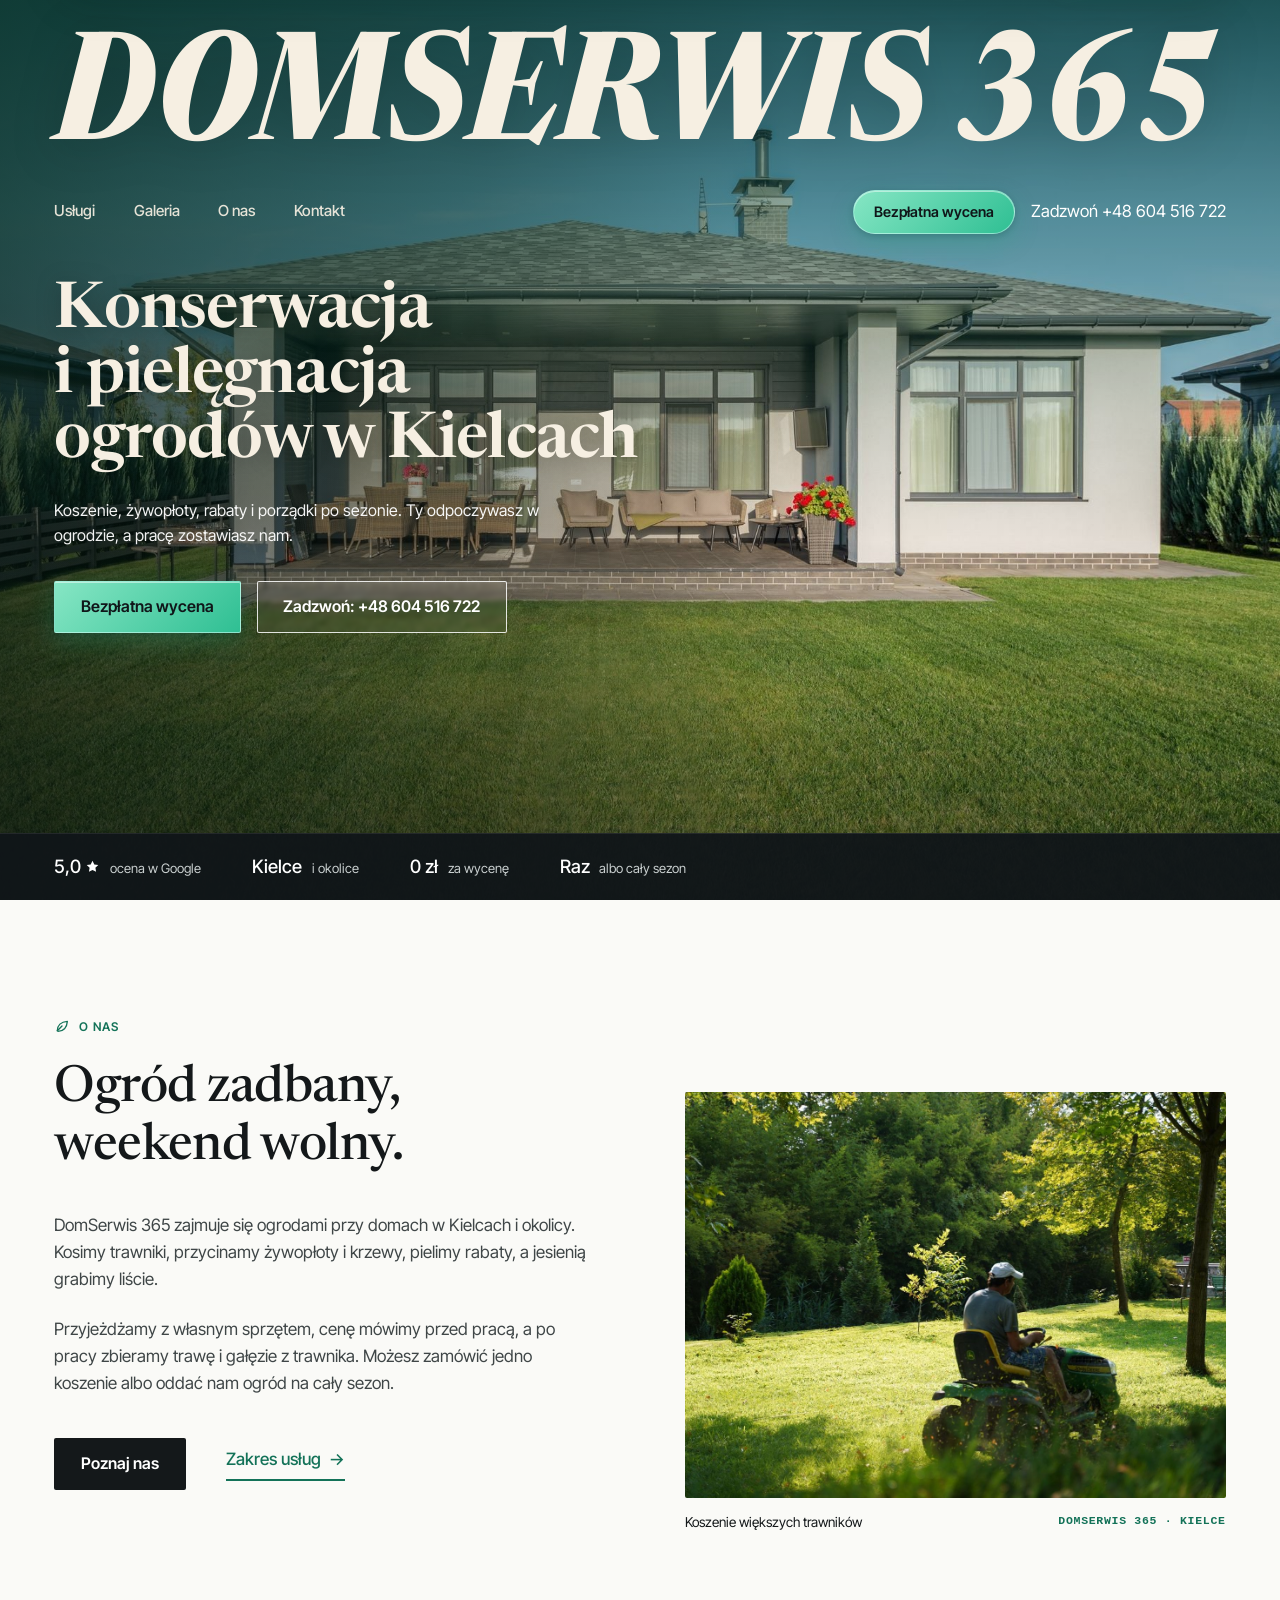
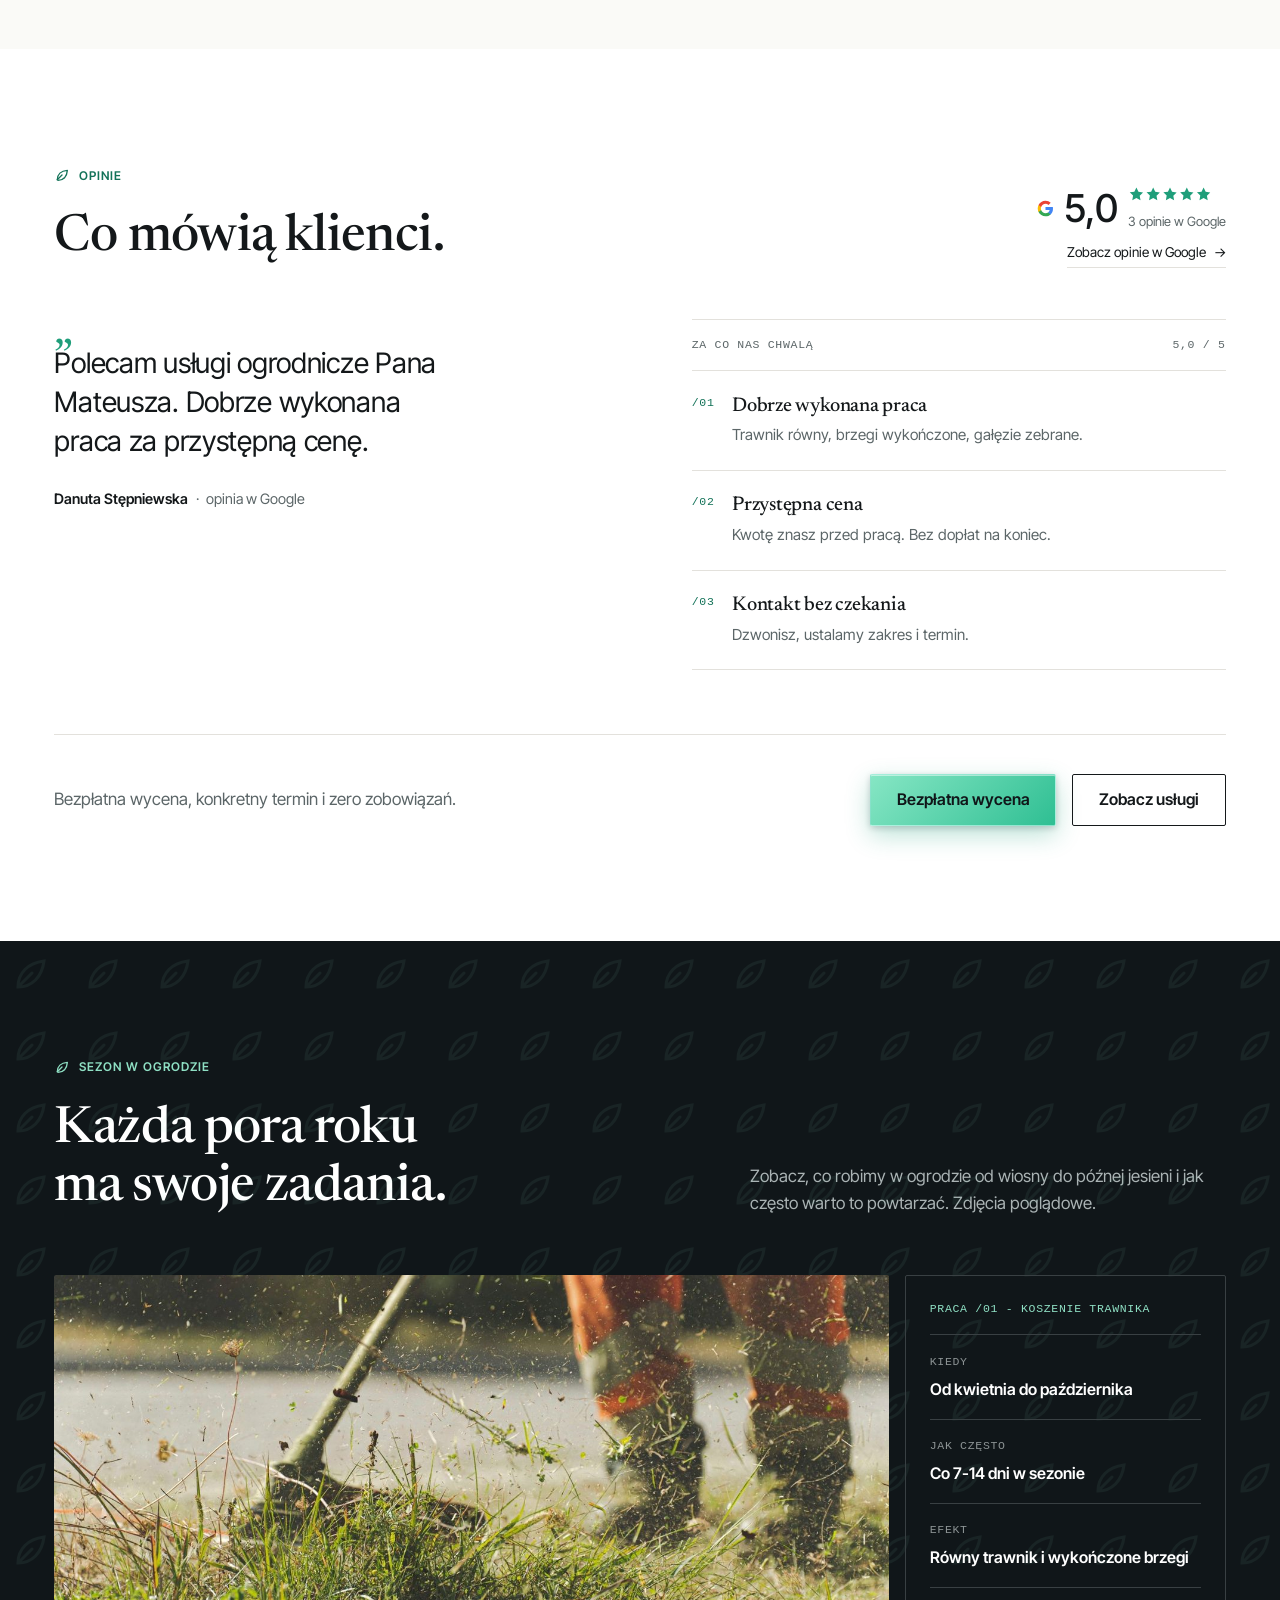
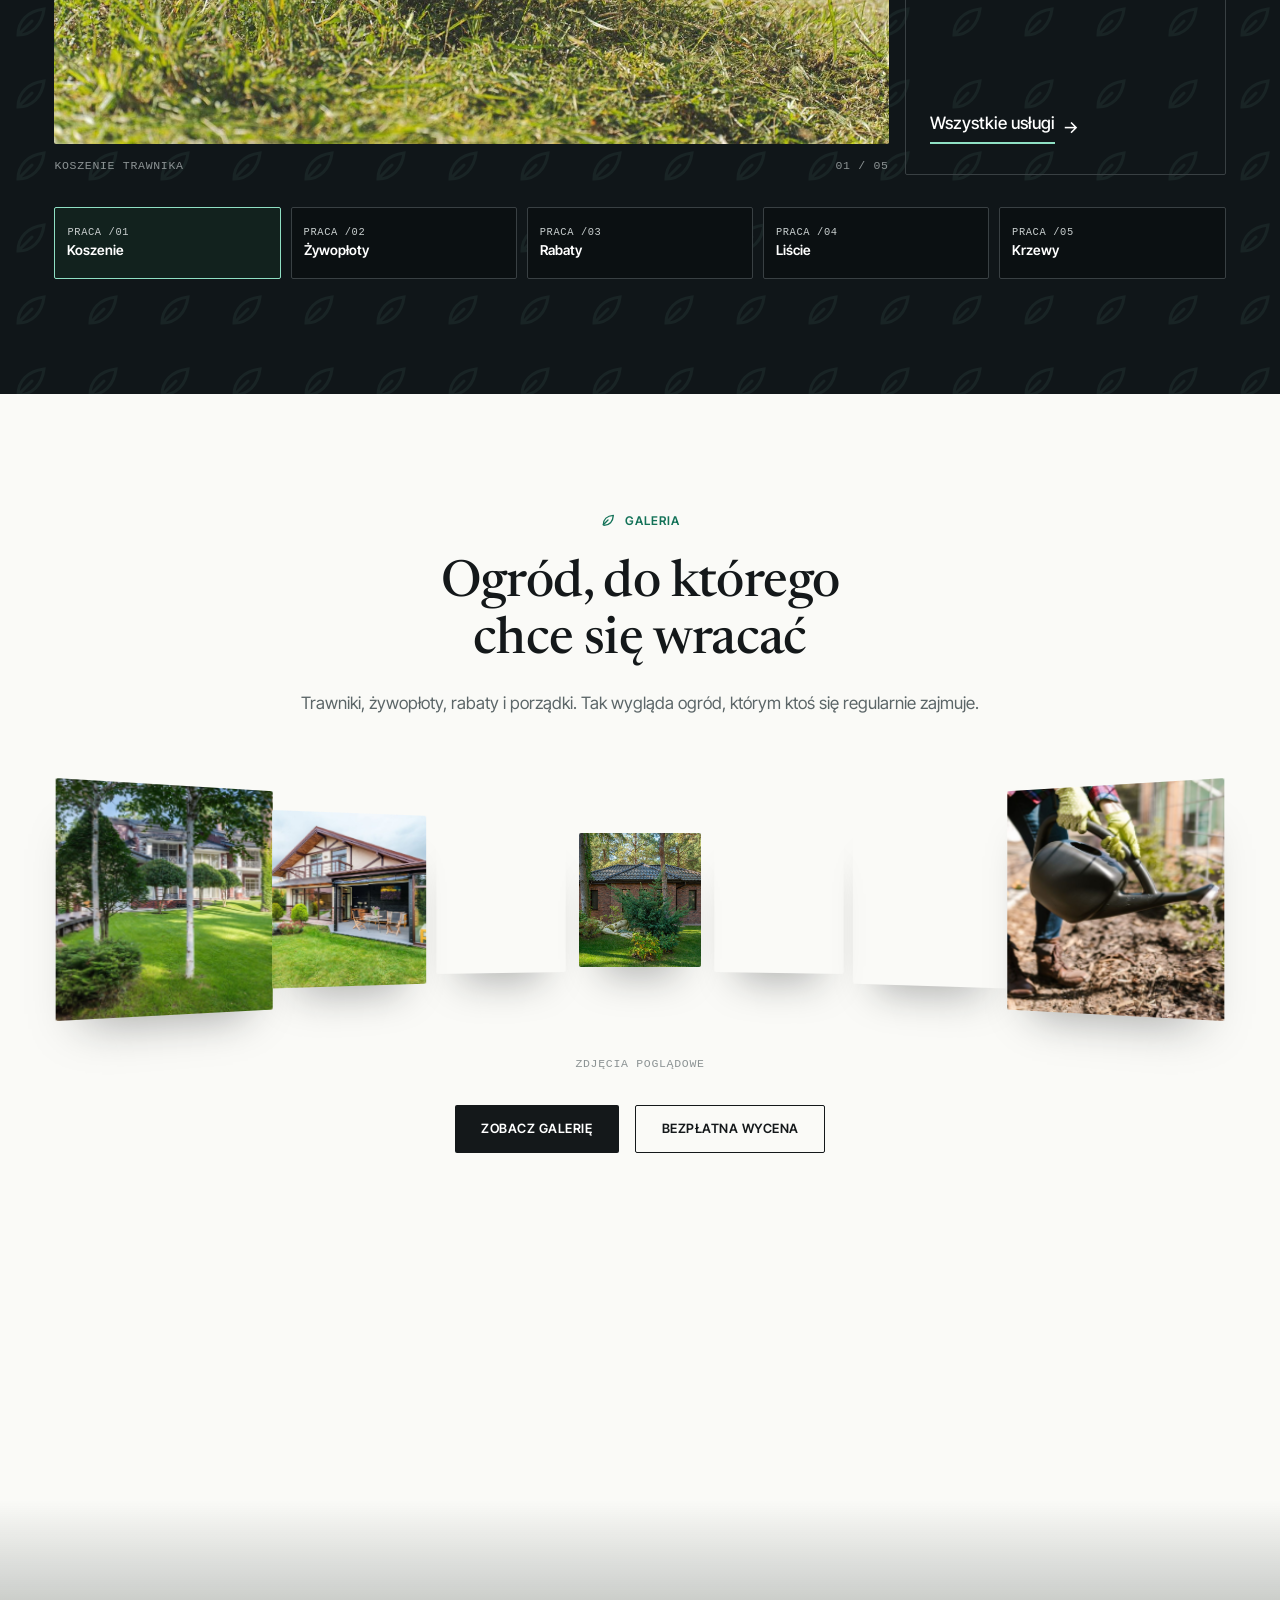
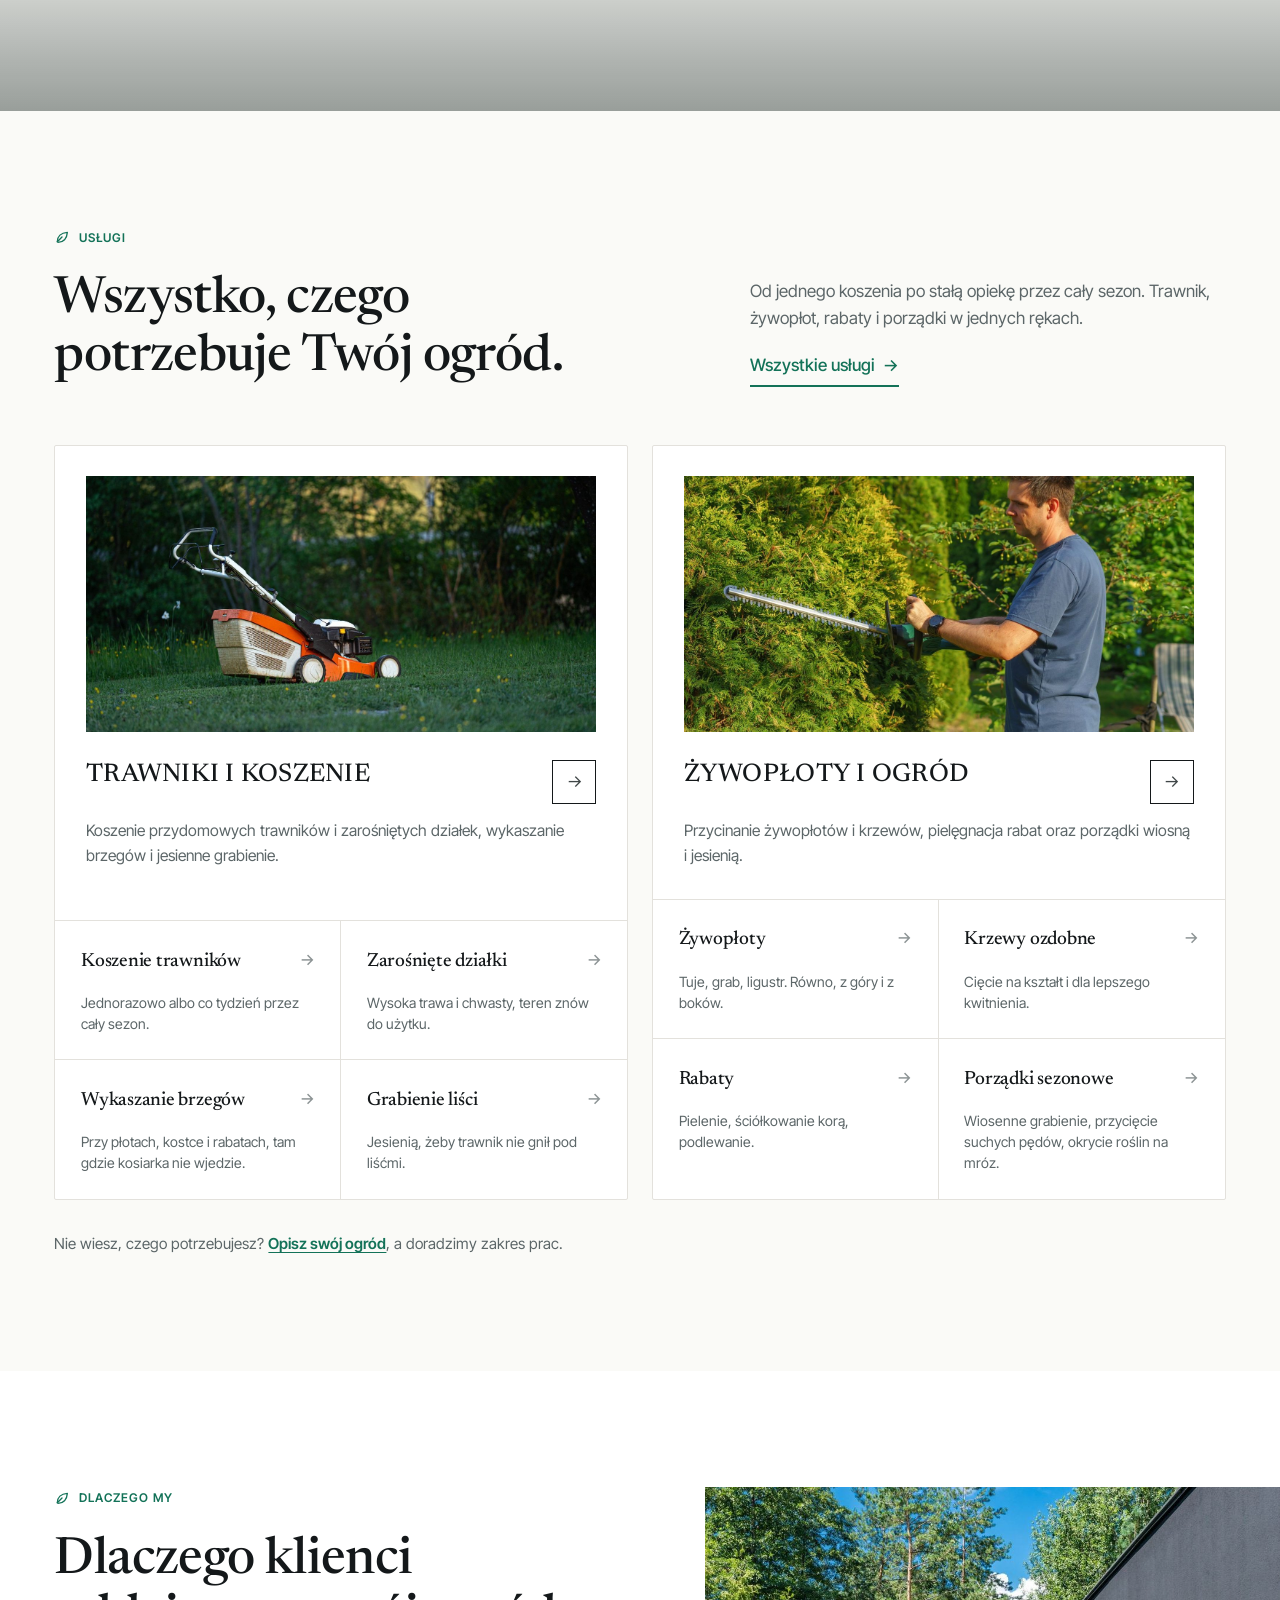
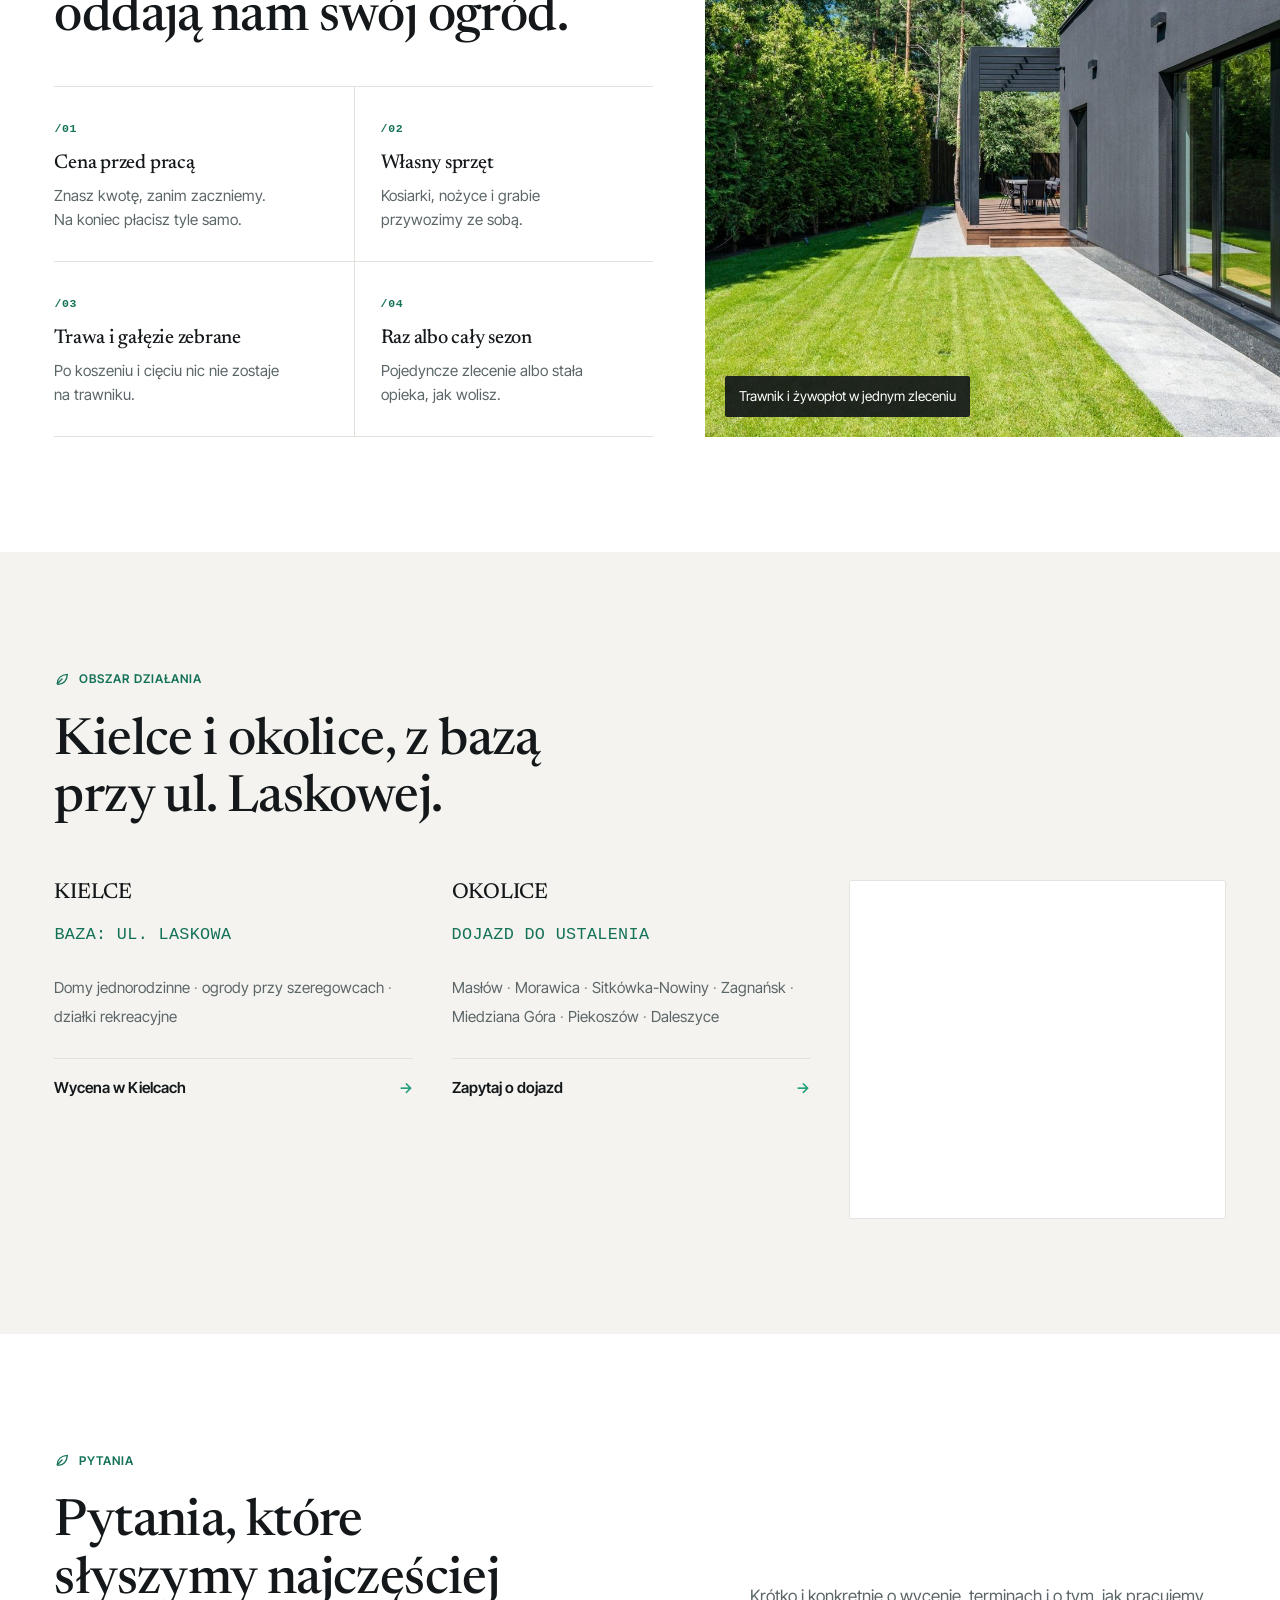
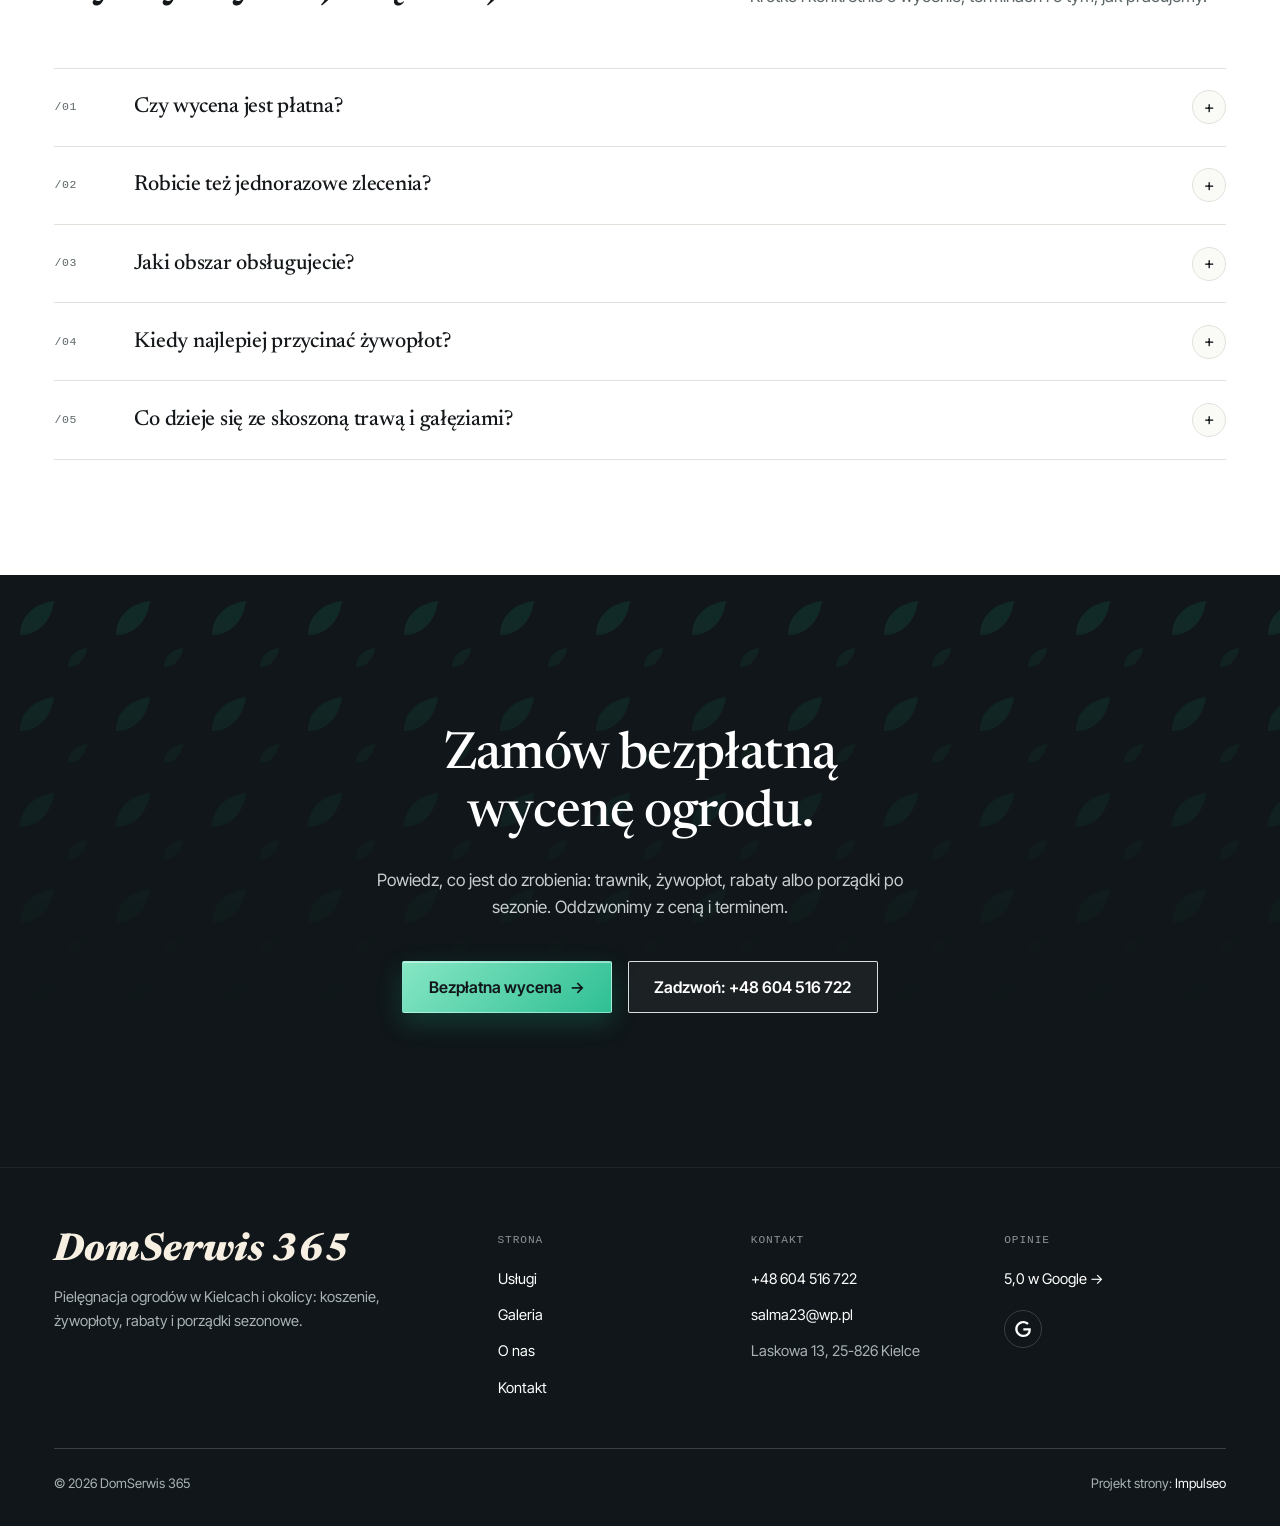
==== commit 883ddc8e: "[claude-edit][cmt:ebb9ac87-8bb4-4399-b668-c0cbf6f1e3f6] Konserwacja ogrodów i usługi ogrodnicze w na" ====
--- a/index.html
+++ b/index.html
@@ -3,16 +3,16 @@
 <head>
 <meta charset="UTF-8">
 <meta name="viewport" content="width=device-width, initial-scale=1.0">
-<title>DomSerwis 365 - Pielęgnacja ogrodów · Kielce</title>
-<meta name="description" content="DomSerwis 365 - pielęgnacja ogrodów w Kielcach i okolicy: koszenie trawników, przycinanie żywopłotów i krzewów, rabaty, porządki sezonowe. Bezpłatna wycena: 604 516 722.">
+<title>DomSerwis 365 - Konserwacja i pielęgnacja ogrodów · Kielce</title>
+<meta name="description" content="DomSerwis 365 - konserwacja i pielęgnacja ogrodów, usługi ogrodnicze w Kielcach i okolicy: koszenie trawników, przycinanie żywopłotów i krzewów, rabaty, porządki sezonowe. Bezpłatna wycena: 604 516 722.">
 <link rel="canonical" href="https://impulseo-pl.github.io/domserwis-365/">
 <meta name="robots" content="noindex, nofollow">
 <meta name="theme-color" content="#101619">
 <meta property="og:type" content="website">
 <meta property="og:locale" content="pl_PL">
 <meta property="og:site_name" content="DomSerwis 365">
-<meta property="og:title" content="DomSerwis 365 - Pielęgnacja ogrodów · Kielce">
-<meta property="og:description" content="DomSerwis 365 - pielęgnacja ogrodów w Kielcach i okolicy: koszenie trawników, przycinanie żywopłotów i krzewów, rabaty, porządki sezonowe. Bezpłatna wycena: 604 516 722.">
+<meta property="og:title" content="DomSerwis 365 - Konserwacja i pielęgnacja ogrodów · Kielce">
+<meta property="og:description" content="DomSerwis 365 - konserwacja i pielęgnacja ogrodów, usługi ogrodnicze w Kielcach i okolicy: koszenie trawników, przycinanie żywopłotów i krzewów, rabaty, porządki sezonowe. Bezpłatna wycena: 604 516 722.">
 <meta property="og:url" content="https://impulseo-pl.github.io/domserwis-365/">
 <meta property="og:image" content="https://impulseo-pl.github.io/domserwis-365/img/og.jpg">
 <meta property="og:image:width" content="1200">
@@ -56,7 +56,7 @@
   </div>
   <div class="hero-body">
     <div class="hero-copy">
-      <h1 id="hero-title">Pielęgnacja ogrodów w Kielcach i okolicy</h1>
+      <h1 id="hero-title">Konserwacja i pielęgnacja ogrodów w Kielcach</h1>
       <p class="hero-lead">Koszenie, żywopłoty, rabaty i porządki po sezonie. Ty odpoczywasz w ogrodzie, a pracę zostawiasz nam.</p>
       <div class="hero-actions">
         <a class="btn btn-accent" href="kontakt.html">Bezpłatna wycena</a>
